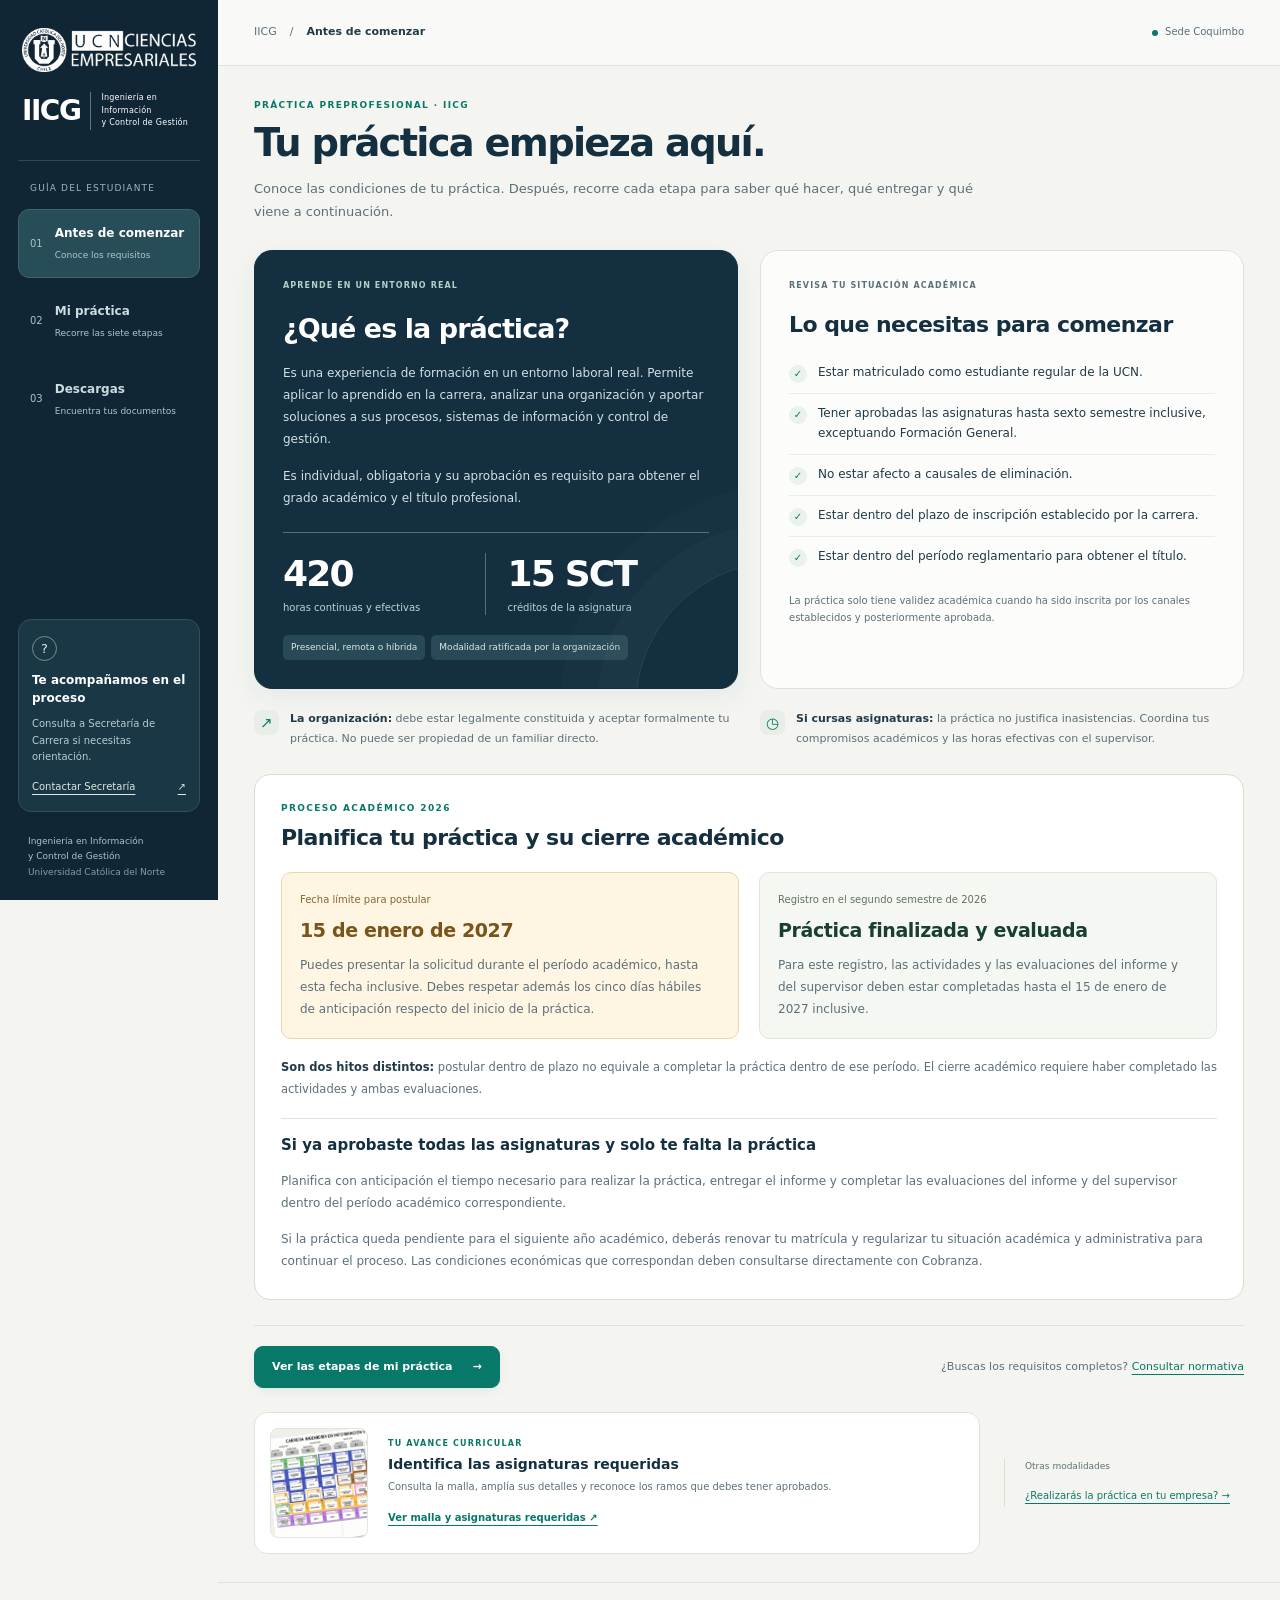
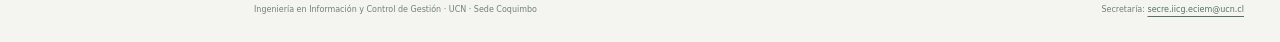
==== index.html @ b4e7b75d "Add files via upload" ====
<!doctype html>
<html lang="es"><head><meta charset="utf-8"><meta name="viewport" content="width=device-width, initial-scale=1"><title>Tu práctica paso a paso · IICG UCN</title><meta name="description" content="Guía interactiva de práctica IICG: requisitos, proceso en siete etapas y documentos descargables."><style>
:root{--navy:#142f40;--navy-deep:#102634;--ink:#203a48;--muted:#5c7079;--teal:#087969;--teal-dark:#075e54;--mint:#eaf3ed;--sage:#b9cfc0;--paper:#f4f5f1;--line:#dce3de;--white:#fff;--gold:#9b6a24;--amber:#fcf1db;--radius:18px}*{box-sizing:border-box}html{scroll-behavior:smooth}body{margin:0;background:var(--paper);color:var(--ink);font:15px/1.65 system-ui,-apple-system,"Segoe UI",sans-serif}button,input{font:inherit}button{cursor:pointer}a{color:var(--teal);text-underline-offset:4px}button,a,input{touch-action:manipulation}button:focus-visible,a:focus-visible,input:focus-visible,summary:focus-visible{outline:3px solid #d0a855;outline-offset:4px}[hidden]{display:none!important}.skip{position:fixed;top:-100px;left:20px;background:white;padding:12px;z-index:100}.skip:focus{top:12px}.app-frame{display:grid;grid-template-columns:218px minmax(0,1fr);min-height:100vh}.app-sidebar{background:var(--navy-deep);color:white;position:sticky;top:0;height:100vh;padding:28px 18px 20px;display:flex;flex-direction:column;overflow:auto}.brand{display:flex;align-items:center;gap:10px;padding:0 4px 30px}.brand b{font-size:28px;font-weight:800;letter-spacing:-1.5px;line-height:1}.brand span{font-size:8px;letter-spacing:.03em;line-height:1.55;border-left:1px solid #617781;padding-left:10px}.sidebar-caption{font-size:9px;letter-spacing:.13em;color:#9fb7bf;padding:20px 12px 14px;border-top:1px solid #314955}.nav-main{display:flex;flex-direction:column;gap:9px}.sidebar-nav button{width:100%;display:flex;gap:12px;align-items:center;background:transparent;color:#ccdce0;border:1px solid transparent;border-radius:11px;text-align:left;padding:14px 11px}.sidebar-nav button[aria-pressed=true]{background:#274d58;border-color:#41616b;color:white}.nav-index{font-size:10px;color:#a7c5c6;line-height:1}.nav-copy strong{font-size:12px;display:block;font-weight:650}.nav-copy small{font-size:9px;display:block;margin-top:4px;color:#afc6cc}.sidebar-help{margin-top:auto;border:1px solid #354f5b;background:#193744;border-radius:13px;padding:16px 13px;font-size:11px}.help-mark{display:grid;place-items:center;width:25px;height:25px;border:1px solid #72918e;color:#d9e8df;border-radius:50%;font-size:13px;margin-bottom:10px}.sidebar-help strong{font-size:12px;line-height:1.5;display:block}.sidebar-help p{font-size:10px;color:#b9cdd3;margin:9px 0 13px}.sidebar-help a{color:#dceadf;font-size:10px;display:flex;justify-content:space-between}.sidebar-bottom{padding:22px 10px 0;font-size:9px;color:#aec1c7;line-height:1.7}.sidebar-bottom span{color:#819ea9}.app-workspace{min-width:0}.utility-bar{height:66px;border-bottom:1px solid var(--line);display:flex;justify-content:space-between;align-items:center;padding:0 36px;background:#f9faf7}.breadcrumb{display:flex;gap:13px;align-items:center;font-size:11px;color:var(--muted)}.breadcrumb strong{font-weight:550;color:var(--ink)}.utility-meta{font-size:10px;display:flex;gap:7px;align-items:center;color:var(--muted)}.campus-dot{width:6px;height:6px;background:var(--teal);border-radius:50%}main{max-width:1500px;margin:auto;padding:32px 36px 0;min-height:calc(100vh - 155px)}.screen{animation:screen-in .22s ease-out}@keyframes screen-in{from{opacity:.3;transform:translateY(5px)}to{opacity:1;transform:none}}.eyebrow{font-size:9px;letter-spacing:.15em;text-transform:uppercase;color:var(--teal);font-weight:750;margin:0 0 8px}h1{font-size:clamp(28px,3vw,43px);line-height:1.15;letter-spacing:-.045em;font-weight:750;color:var(--navy);margin:0 0 13px}h2{font-size:23px;line-height:1.3;letter-spacing:-.025em;color:var(--navy);margin:0 0 14px}h3{font-size:15px;color:var(--navy);line-height:1.4;margin:0 0 9px}p{margin:0 0 14px}.lead{font-size:13px;line-height:1.75;color:var(--muted);max-width:740px;margin-bottom:0}.page-heading{margin-bottom:26px;max-width:950px}.intro-layout{display:grid;grid-template-columns:1fr 1fr;gap:22px;align-items:stretch}.panel{padding:28px;background:white;border:1px solid var(--line);border-radius:var(--radius);min-width:0}.panel-kicker{font-size:8px;letter-spacing:.14em;font-weight:700;margin:0 0 19px;color:var(--muted)}.intro-definition{background:var(--navy);border-color:var(--navy);position:relative;overflow:hidden;box-shadow:0 8px 28px #102d4010}.intro-definition:after{content:'';position:absolute;border:1px solid #55717855;width:290px;height:290px;border-radius:50%;right:-190px;bottom:-165px;box-shadow:0 0 0 38px #55717813,0 0 0 75px #5571780c;pointer-events:none}.intro-definition h2{color:white;font-size:27px;margin-bottom:16px;letter-spacing:-.035em}.intro-definition .panel-kicker{color:#b3d0c7}.intro-copy{font-size:12px;color:var(--muted);line-height:1.85}.intro-definition .intro-copy{color:#d1e0e3}.facts{display:flex;gap:0;border-top:1px solid var(--line);margin-top:23px;padding-top:20px}.facts>div{padding:0 22px;border-right:1px solid var(--line);flex:1}.facts>div:first-child{padding-left:0}.facts>div:last-child{border-right:0}.facts strong{display:block;font-size:36px;font-weight:650;letter-spacing:-.05em;line-height:1.15;color:var(--navy);margin-bottom:6px}.facts span{font-size:10px;line-height:1.5;color:var(--muted);display:block}.intro-definition .facts{border-color:#54717b}.intro-definition .facts>div{border-color:#54717b}.intro-definition .facts strong{color:white}.intro-definition .facts span{color:#bdd4d5}.info-pills{display:flex;flex-wrap:wrap;gap:6px;margin-top:20px}.info-pills span{font-size:9px;color:#d8e9e6;background:#284a56;border-radius:5px;padding:5px 8px}.intro-requirements{background:#fcfdfb}.intro-requirements h2{font-size:22px}.requirements{list-style:none;margin:0;padding:0}.requirements li{display:flex;gap:11px;align-items:flex-start;font-size:12px;line-height:1.65;padding:10px 0;border-bottom:1px solid #e7ede7}.requirements li:before{content:'✓';display:grid;place-items:center;min-width:18px;height:18px;color:var(--teal);background:#e9f2eb;border-radius:50%;font-size:10px;font-weight:750;margin-top:2px}.requirements li:last-child{border:0}.intro-note{font-size:10px;color:var(--muted);margin:15px 0 0;line-height:1.75}.intro-support{display:grid;grid-template-columns:1fr 1fr;gap:22px;margin:20px 0}.support-note{position:relative;padding:0 0 0 36px;font-size:11px;line-height:1.8;color:var(--muted);margin:0}.support-note b{color:var(--ink)}.support-icon{position:absolute;left:0;top:1px;width:25px;height:25px;background:#e8eee7;color:var(--teal);display:grid;place-items:center;border-radius:7px;font-size:15px}.primary,.outline{border:1px solid var(--teal);border-radius:9px;padding:12px 17px;display:inline-flex;align-items:center;justify-content:center;gap:20px;text-decoration:none;font-size:11px;font-weight:700;line-height:1.5;transition:background .15s,box-shadow .15s}.primary{background:var(--teal);color:white;box-shadow:0 3px 10px #006b6015}.primary:hover{background:var(--teal-dark);box-shadow:0 4px 12px #006b6025}.outline{background:white;border-color:#cfdad3;color:var(--ink)}.outline:hover{background:#f4f8f3}.mini-link{border:0;background:none;padding:0;font-size:11px;color:var(--teal);text-decoration:underline;text-underline-offset:4px;text-align:left}.intro-bottom{display:flex;justify-content:space-between;align-items:center;gap:20px;margin-top:24px}.intro-bottom p{font-size:11px;color:var(--muted);margin:0}.start-strip{border-top:1px solid var(--line);padding-top:20px}.intro-tools{display:grid;grid-template-columns:1fr 240px;gap:24px;align-items:center;margin-top:24px}.curriculum-launch{display:flex;align-items:center;border:1px solid var(--line);border-radius:13px;overflow:hidden;background:#fff;gap:20px;padding:15px}.curriculum-thumb{width:98px;height:110px;flex-shrink:0;overflow:hidden;background:#eef0e9;border:1px solid #e2e7dc;border-radius:8px;display:grid;place-items:center}.curriculum-thumb img{width:170px;transform:rotate(-7deg);max-width:none;opacity:.85}.curriculum-copy h3{font-size:14px;margin:0 0 4px}.curriculum-copy>p:not(.eyebrow){font-size:10px;color:var(--muted);margin:0 0 9px}.curriculum-copy .outline{padding:0;border:0;background:transparent;font-size:10px;color:var(--teal);text-decoration:underline;text-underline-offset:4px;text-align:left;justify-content:flex-start}.curriculum-copy .eyebrow{font-size:8px;margin-bottom:5px}.enterprise-link{padding-left:20px;border-left:1px solid #d7dfd6}.enterprise-link>span{display:block;font-size:9px;color:var(--muted);margin-bottom:8px}.enterprise-link .mini-link{font-size:10px;line-height:1.8}.process-header{display:flex;align-items:flex-start;justify-content:space-between;gap:24px;margin-bottom:26px}.process-header h1{font-size:32px;letter-spacing:-.04em;margin-bottom:10px}.process-header .lead{font-size:12px}.route-label{display:inline-block;background:#e4eee7;color:var(--teal);border:1px solid #d1e3d6;padding:5px 10px;border-radius:30px;font-size:9px;font-weight:650;white-space:nowrap;margin-top:5px}.process-body{display:grid;grid-template-columns:177px minmax(0,1fr);gap:26px;align-items:start}.journey{position:sticky;top:22px;padding-right:15px;border-right:1px solid var(--line)}.journey-heading .eyebrow{font-size:8px;color:var(--muted);margin-bottom:5px}.journey-heading p{font-size:10px;color:var(--muted);line-height:1.7;margin-bottom:18px}.flow{display:flex;flex-direction:column;position:relative;gap:4px}.flow-group{font-size:8px;font-weight:650;letter-spacing:.02em;color:#6d7d80;margin:13px 0 5px;padding-left:2px}.flow-group:first-child{margin-top:0}.flow button{position:relative;display:grid;grid-template-columns:27px minmax(0,1fr);column-gap:10px;background:none;border:1px solid transparent;border-radius:9px;text-align:left;color:var(--ink);padding:11px 7px;width:100%;min-width:0}.flow button:not(:last-child):after{content:'';position:absolute;left:20px;top:40px;width:1px;height:15px;background:#cddbd1;z-index:-1}.flow-num{display:grid;place-items:center;grid-row:1/3;width:24px;height:24px;border:1px solid #c7d6cb;border-radius:50%;font-size:9px;font-weight:700;color:#5a7870;background:var(--paper);margin-top:1px}.flow button strong{font-size:11px;font-weight:650;line-height:1.5}.flow button small{font-size:8px;color:var(--muted);margin-top:1px;line-height:1.6}.mobile-name{display:none}.flow button:hover{background:#eaf0e8}.flow button[aria-current=step]{background:#dcece1;border-color:#bdd5c5;color:#065f50}.flow button[aria-current=step] .flow-num{background:var(--teal);color:white;border-color:var(--teal);box-shadow:0 0 0 3px #0879690d}.flow button[aria-current=step] small{color:#3e695c}.stage-workspace{min-width:0}.stage-layout{display:flex;flex-direction:column;gap:18px}.stage-main{background:white;border:1px solid #dce4db;border-radius:var(--radius);padding:27px;min-width:0;box-shadow:0 4px 16px #243c2f04}.stage-meta{display:flex;align-items:center;justify-content:space-between;gap:12px;margin-bottom:16px}.stage-meta span{font-size:8px;font-weight:750;letter-spacing:.12em;color:var(--teal)}#stage-phase{color:#6b7b75;background:#f0f4ed;border-radius:4px;padding:4px 7px;font-weight:500;letter-spacing:.02em}.stage-main h2{font-size:25px;line-height:1.25;margin-bottom:13px;max-width:780px;letter-spacing:-.03em}.stage-main>.description{font-size:12px;color:var(--muted);line-height:1.85;margin-bottom:20px}.stage-facts{display:grid;grid-template-columns:1.2fr 1fr;gap:0;background:#f2f5ef;border:1px solid #e3e9dd;border-radius:10px;padding:15px 16px;margin-bottom:22px}.stage-facts .aside-block{padding:0 15px 0 0;margin:0;border-right:1px solid #d8e2d2}.stage-facts .aside-block+.aside-block{padding:0 0 0 15px;border:0}.aside-label{font-size:8px!important;font-weight:750;letter-spacing:.12em;text-transform:uppercase;color:#5e7568!important;margin-bottom:6px!important}.aside-block p{font-size:10px;color:var(--ink);line-height:1.75;margin:0}.action-heading{display:flex;justify-content:space-between;gap:10px;align-items:center;margin-bottom:12px}.action-heading .eyebrow{margin:0;font-size:8px}.action-heading>span:last-child{font-size:9px;color:#72847b}.actions{list-style:none;counter-reset:action;display:grid;grid-template-columns:repeat(2,minmax(0,1fr));gap:12px;margin:0;padding:0}.actions li{counter-increment:action;position:relative;border:1px solid #e0e7df;border-radius:10px;background:#fff;padding:17px 15px 16px 42px;min-width:0}.actions li:before{content:counter(action,decimal-leading-zero);position:absolute;left:14px;top:18px;font-size:9px;color:#6a8979;font-weight:650}.action-text h3{font-size:11px;font-weight:700;line-height:1.5;margin:0 0 7px;color:var(--ink)}.action-text p{font-size:10.5px;line-height:1.85;color:var(--muted);margin:0}.actions li:last-child:nth-child(odd){grid-column:1/-1}.result{position:relative;padding:15px 18px 15px 47px;background:#e9f3ed;border-radius:9px;margin-top:20px;font-size:11px;color:#315d4d;line-height:1.75}.result b{display:block;font-size:8px;text-transform:uppercase;letter-spacing:.08em;margin-bottom:4px;color:#43715e}.result-mark{position:absolute;left:18px;top:17px;font-size:18px;color:var(--teal)}.stage-nav{display:flex;align-items:center;justify-content:space-between;gap:16px;margin-top:23px;padding-top:19px;border-top:1px solid #e3e9df}.stage-nav button{font-size:10px;padding:10px 15px}.stage-nav button:disabled{opacity:.4;cursor:default}.document-tray{background:#eaf0e7;border:1px solid #d9e3d5;border-radius:12px;padding:20px;display:grid;grid-template-columns:minmax(0,1fr) 180px;gap:24px;align-items:start}.document-tray>.aside-block:last-child{padding-left:20px;border-left:1px solid #ccd9c7;height:100%}.document-tray .aside-label{font-size:8px!important}.document-tray .aside-block>p{font-size:10px}.document-tray .aside-block:last-child a{font-size:10px;line-height:1.8}#stage-docs{display:flex;gap:8px;flex-wrap:wrap;margin-top:10px}.document{display:flex;gap:8px;align-items:center;flex:1 1 180px;background:#fff;border:1px solid #d4dfd2;border-radius:7px;padding:10px;text-decoration:none;color:var(--ink);min-width:0;font-size:10px;line-height:1.6}.file{font-size:8px;font-weight:750;color:#5a7461;background:#edf3e9;border:1px solid #d8e4d2;border-radius:4px;padding:4px 5px;display:inline-block;flex-shrink:0}.document .arrow{margin-left:auto;color:var(--teal);font-size:14px}.document:hover{border-color:#81aa8b}.all-docs{border:0;background:none;color:var(--teal);font-size:9px;padding:0;text-decoration:underline;text-underline-offset:4px;margin-top:11px;text-align:left}#step-status{font-size:9px;line-height:1.7;color:#6c8075;margin-top:12px}.deadline{margin:0 0 20px;padding:16px 18px;border-radius:10px;background:var(--amber);border:1px solid #ead3aa;position:relative}.deadline b{display:block;font-size:12px;color:#795219;line-height:1.5;margin-bottom:5px}.deadline span{font-size:10px;line-height:1.8;color:#80663d;display:block}.decisions{display:grid;grid-template-columns:repeat(3,minmax(0,1fr));gap:10px;margin-top:18px}.decisions>div{padding:15px 13px;border:1px solid var(--line);border-radius:9px;background:#f6f8f3}.decisions b{font-size:10px;display:block;color:var(--teal);margin-bottom:7px}.decisions span{font-size:10px;line-height:1.8;display:block;color:var(--muted)}.decisions>div:nth-child(2){background:#fff6e6;border-color:#ebddbd}.decisions>div:nth-child(2) b{color:#8b6624}.decisions>div:nth-child(3){background:#f6f0ed;border-color:#e6d8cf}.decisions>div:nth-child(3) b{color:#8a5d48}.parallel{display:grid;grid-template-columns:1fr 1fr;gap:13px;margin-top:20px}.parallel>div{padding:19px;background:#edf4ef;border:1px solid #cddfd1;border-radius:11px}.parallel>div:last-child{background:#eef2f6;border-color:#d5dfe8}.parallel span{font-size:8px;text-transform:uppercase;letter-spacing:.1em;color:var(--muted)}.parallel b{font-size:12px;display:block;margin:7px 0}.parallel p,.insurance p{font-size:10.5px;line-height:1.85;margin:0;color:var(--muted)}.insurance{background:#edf3f6;border:1px solid #d5e2e7;border-radius:10px;margin-top:20px;padding:19px}.insurance b{font-size:12px;display:block;margin-bottom:8px}.evaluation-box{margin-top:20px;border:1px solid #dce4da;border-radius:11px;padding:19px;background:#fafbf7}.weights{display:grid;grid-template-columns:1fr 1fr;gap:20px;font-size:10px}.weights strong{font-size:32px;font-weight:600;letter-spacing:-.04em;color:var(--teal);display:block;line-height:1.2;margin-bottom:6px}.grade-toggle{margin-top:16px;border-top:1px solid var(--line);padding-top:14px}.grade-toggle summary{font-size:11px;font-weight:650;color:var(--teal);cursor:pointer}.grade-toggle p{font-size:11px;color:var(--muted);line-height:1.9;margin:12px 0 0}.library-layout{display:grid;grid-template-columns:213px minmax(0,1fr);gap:24px;align-items:start}.categories{display:flex;flex-direction:column;gap:8px}.categories button{background:none;border:1px solid transparent;border-radius:11px;color:var(--muted);padding:18px 15px;text-align:left;font-size:12px;font-weight:650}.category-index{display:block;font-size:9px;letter-spacing:.08em;color:#6d8977;margin-bottom:11px}.categories button small{font-size:9px;display:block;margin-top:7px;font-weight:400}.category-count{font-size:8px;display:inline-block;border:1px solid #d2dfd0;border-radius:30px;padding:3px 8px;margin-top:14px;font-weight:450}.categories button[aria-pressed=true]{background:#e3eee3;border-color:#c4d9c5;color:#185d40}.categories button:hover{background:#eaf0e6}.library-body{min-width:0}.library-body h2{font-size:23px;margin-bottom:8px}.library-body>p{font-size:11px;color:var(--muted);line-height:1.8}.library-body #library-status{font-size:9px;margin-top:15px}#library-list{display:grid;grid-template-columns:repeat(2,minmax(0,1fr));gap:15px;margin-top:23px}.library-row{background:white;border:1px solid var(--line);border-radius:14px;padding:21px;display:grid;grid-template-columns:46px minmax(0,1fr);gap:17px;align-items:start;box-shadow:0 3px 12px #314c3903}.document-cover{width:45px;height:57px;border:1px solid #b9cec0;border-radius:5px;background:#edf4ee;position:relative;display:flex;flex-direction:column;align-items:center;padding-top:9px;overflow:hidden}.document-cover:after{content:'';position:absolute;right:-1px;top:-1px;border:6px solid transparent;border-right-color:white;border-top-color:white}.document-cover .file{font-size:7px;background:none;padding:0;border:0}.paper-lines{width:23px;height:9px;border-top:1px solid #b3ccba;border-bottom:1px solid #b3ccba;margin-top:6px}.library-row h3{font-size:13px;line-height:1.55;margin-bottom:8px}.library-row p{font-size:10px;color:var(--muted);line-height:1.85;margin:0}.library-row .own-document{display:block;font-size:8px;color:#7d6a4a;margin-top:8px}.library-row>a{grid-column:1/-1;display:flex;align-items:center;justify-content:space-between;border-top:1px solid #e4eade;padding-top:13px;margin-top:3px;font-size:10px;text-decoration:none;color:var(--teal);font-weight:650}.enterprise-screen>.eyebrow{margin-bottom:10px}.enterprise-screen>.lead{margin-bottom:25px}.enterprise-screen .panel{background:#fff}.enterprise-screen .requirements{margin-top:17px}.enterprise-screen .intro-layout .panel:first-child{border-top:3px solid #628074}.enterprise-screen .intro-bottom{margin-top:24px}.footer{max-width:1500px;margin:28px auto 0;padding:20px 36px 24px;border-top:1px solid var(--line);display:flex;gap:15px;justify-content:space-between;align-items:center;font-size:8px;color:#718077;line-height:1.8}.footer .mini-link{font-size:9px}.footer a{color:#537360}.footer #return-traditional{font-size:10px}dialog{background:white;color:var(--ink);border:1px solid #cfdbd1;border-radius:18px;padding:26px;width:min(1260px,95vw);max-height:94vh;box-shadow:0 20px 80px #102d4035}dialog::backdrop{background:#102634b8;backdrop-filter:blur(3px)}.dialog-header{display:flex;justify-content:space-between;align-items:flex-start;gap:24px}.dialog-header h2{font-size:24px}.curriculum-intro{font-size:11px;color:var(--muted);line-height:1.8;margin:12px 0}.curriculum-controls{display:flex;align-items:center;gap:20px;flex-wrap:wrap;font-size:11px;margin:16px 0}.curriculum-controls label{display:flex;align-items:center;gap:8px}.curriculum-controls input{accent-color:var(--teal)}.curriculum-controls .outline{font-size:10px;padding:8px 12px}.curriculum-scroll{max-height:62vh;overflow:auto;border:1px solid var(--line);border-radius:7px;background:white}.curriculum-image{position:relative;width:100%;line-height:0}.curriculum-image.zoomed{width:1800px}.curriculum-image img{width:100%;height:auto;display:block}.curriculum-image svg{position:absolute;inset:0;width:100%;height:100%;pointer-events:none}.curriculum-image rect{fill:#ffd43b;fill-opacity:.38;stroke:#bf4d00;stroke-width:6}
@media(min-width:1600px){.app-frame{grid-template-columns:240px minmax(0,1fr)}.app-sidebar{padding:34px 23px}.process-body{grid-template-columns:195px minmax(0,1fr);gap:30px}.stage-main{padding:32px}.action-text p{font-size:12px}.action-text h3{font-size:13px}.aside-block p{font-size:11px}.stage-main>.description{font-size:13px}.stage-main h2{font-size:29px}.lead{font-size:14px}.intro-copy,.requirements li{font-size:13px}.intro-definition h2{font-size:30px}.intro-layout .panel{padding:33px}}
@media(max-width:1200px){.app-frame{grid-template-columns:190px minmax(0,1fr)}.app-sidebar{padding:24px 13px}.brand{gap:9px}.brand b{font-size:24px}.brand span{font-size:7px;padding-left:8px}.nav-copy strong{font-size:11px}.nav-copy small{font-size:8px}.sidebar-nav button{padding:12px 9px}.utility-bar{padding:0 26px}main{padding:27px 26px 0}.process-body{grid-template-columns:158px minmax(0,1fr);gap:20px}.journey{padding-right:10px}.flow button{column-gap:7px;padding:10px 5px}.flow strong{font-size:10px}.flow button small{font-size:8px}.stage-main{padding:23px}.stage-main h2{font-size:23px}.actions li{padding:14px 12px 14px 34px}.actions li:before{left:10px;top:15px;font-size:8px}.action-text h3{font-size:11px}.action-text p{font-size:10px}.stage-facts{padding:13px}.document-tray{grid-template-columns:1fr;gap:17px}.document-tray>.aside-block:last-child{padding:13px 0 0;border-left:0;border-top:1px solid #ccd9c7}.intro-tools{grid-template-columns:1fr 180px;gap:18px}.panel{padding:23px}.intro-copy,.requirements li{font-size:11px}.intro-definition h2{font-size:24px}.library-layout{grid-template-columns:180px minmax(0,1fr);gap:20px}.library-row{padding:17px;gap:13px}.categories button{padding:15px 12px}.footer{padding-left:26px;padding-right:26px}.stage-facts{grid-template-columns:1.15fr 1fr}}
@media(max-width:1000px){.app-frame{grid-template-columns:170px minmax(0,1fr)}.app-sidebar{padding:22px 10px}.brand span{display:none}.brand b{font-size:30px}.sidebar-caption{font-size:8px;padding-left:9px}.sidebar-nav button{gap:9px}.nav-copy small{display:none}.nav-copy strong{font-size:11px}.sidebar-help{padding:14px 11px}.sidebar-help strong{font-size:11px}.sidebar-bottom{font-size:8px}.process-body{grid-template-columns:140px minmax(0,1fr);gap:17px}.stage-main{padding:21px}.stage-main h2{font-size:22px}.actions{grid-template-columns:1fr;gap:10px}.action-text p{font-size:11px}.action-text h3{font-size:12px}.stage-facts{grid-template-columns:1fr;gap:12px}.stage-facts .aside-block{border:0;padding:0}.stage-facts .aside-block+.aside-block{padding:12px 0 0;border-top:1px solid #d8e2d2}.intro-layout{grid-template-columns:1fr}.intro-definition .facts{margin-top:20px;padding-top:18px}.intro-definition{padding:27px}.intro-copy,.requirements li{font-size:12px}.intro-tools{grid-template-columns:1fr}.enterprise-link{padding:0;border:0;display:flex;align-items:center;justify-content:space-between}.enterprise-link>span{margin:0}.library-layout{grid-template-columns:165px minmax(0,1fr)}#library-list{grid-template-columns:1fr}.categories button{font-size:11px}.decisions{grid-template-columns:1fr}.parallel{grid-template-columns:1fr}.intro-support{gap:20px}.support-note{font-size:10px}.intro-bottom{align-items:flex-start;flex-direction:column;gap:13px}}
@media(max-width:760px){.app-frame{display:block}.app-sidebar{position:static;height:auto;overflow:visible;padding:17px 20px 0;display:block}.brand{padding:0 0 16px;gap:12px}.brand b{font-size:26px}.brand span{display:block;font-size:8px;border-color:#627983}.sidebar-caption,.sidebar-help,.sidebar-bottom{display:none}.sidebar-nav{margin:0 -5px}.nav-main{flex-direction:row;gap:4px}.sidebar-nav button{padding:12px 8px;gap:8px;border-radius:9px 9px 0 0}.sidebar-nav button[aria-pressed=true]{background:var(--paper);border-color:var(--paper);color:var(--ink)}.nav-index{font-size:8px}.sidebar-nav button[aria-pressed=true] .nav-index{color:var(--teal)}.nav-copy strong{font-size:11px;white-space:nowrap}.utility-bar{height:46px;padding:0 22px}.breadcrumb{font-size:9px;gap:10px}.utility-meta{font-size:8px}main{padding:24px 20px 0;min-height:calc(100vh - 260px)}.page-heading{margin-bottom:23px}.page-heading h1{font-size:31px}.lead{font-size:12px;line-height:1.8}.intro-layout{gap:17px}.panel{padding:24px}.intro-definition h2{font-size:27px}.intro-copy,.requirements li{font-size:12px}.panel-kicker{font-size:8px;margin-bottom:15px}.intro-support{grid-template-columns:1fr;gap:15px}.support-note{font-size:11px;line-height:1.85}.start-strip{margin-top:21px}.primary,.outline{font-size:11px;padding:11px 14px}.curriculum-launch{padding:14px;gap:15px}.curriculum-thumb{width:76px;height:100px}.curriculum-copy h3{font-size:13px}.curriculum-copy>p:not(.eyebrow){font-size:10px}.enterprise-link{display:block}.enterprise-link>span{margin-bottom:5px}.process-header{display:block;margin-bottom:20px}.process-header h1{font-size:30px}.process-header .route-label{margin-top:14px}.process-header .lead{font-size:12px}.process-body{display:block}.journey{position:static;border:0;padding:0;margin:0 0 18px}.journey-heading{display:none}.flow{flex-direction:row;overflow:auto;gap:7px;padding:2px 0 11px;scrollbar-width:thin;scroll-snap-type:x proximity}.flow-group{display:none}.flow button{display:flex;flex-direction:column;gap:3px;flex:0 0 112px;min-height:95px;padding:12px 11px;border-color:#d7e1d5;border-radius:10px;background:#fafbf8;scroll-snap-align:start}.flow button:after{display:none}.flow-num{width:23px;height:23px;margin-bottom:6px;font-size:9px}.flow button strong{font-size:10px;line-height:1.5}.flow button small{font-size:8px;line-height:1.5}.flow button[aria-current=step]{background:#dcece1;border-color:#abcab6}.stage-main{padding:22px;border-radius:15px}.stage-main h2{font-size:24px;line-height:1.3}.stage-main>.description{font-size:12px;line-height:1.9}.stage-meta{margin-bottom:16px}.stage-meta span{font-size:8px}.stage-facts{grid-template-columns:1fr;padding:14px;margin-bottom:23px}.aside-block p{font-size:11px}.actions{gap:11px}.actions li{padding:17px 15px 17px 39px;border-radius:10px}.actions li:before{left:12px;top:20px;font-size:9px}.action-text h3{font-size:12px;margin-bottom:8px}.action-text p{font-size:11px;line-height:1.9}.action-heading>span:last-child{display:none}.result{font-size:11px;padding:15px 15px 15px 43px}.stage-nav{margin-top:22px;gap:12px}.stage-nav button{font-size:10px;padding:10px 12px;gap:8px}.stage-nav .primary{max-width:70%}.document-tray{padding:20px;border-radius:12px}.document{font-size:11px;padding:11px}.file{font-size:8px}.all-docs{font-size:10px}.document-tray .aside-block:last-child a{font-size:11px}.decisions span,.deadline span{font-size:11px}.decisions b,.deadline b{font-size:12px}.parallel p,.insurance p{font-size:11px}.parallel b,.insurance b{font-size:13px}.grade-toggle p{font-size:11px}.weights{font-size:10px}.library-layout{display:block}.categories{flex-direction:row;gap:7px;margin-bottom:23px}.categories button{flex:1;padding:12px 9px;background:#f9fbf7;border-color:var(--line);font-size:10px;line-height:1.5}.category-index{font-size:8px;margin-bottom:7px}.categories button small{display:none}.category-count{font-size:7px;padding:2px 5px;margin-top:8px}.library-body h2{font-size:23px}#library-list{grid-template-columns:1fr;gap:13px;margin-top:20px}.library-row{padding:20px;grid-template-columns:44px minmax(0,1fr);gap:17px}.library-row h3{font-size:14px}.library-row p{font-size:11px}.library-row>a{font-size:11px}.library-row .own-document{font-size:9px}.footer{padding:19px 20px;flex-direction:column;align-items:flex-start;font-size:9px;gap:9px;margin-top:26px}.footer a{font-size:9px}dialog{padding:20px;border-radius:13px;width:96vw}.dialog-header h2{font-size:21px}.curriculum-controls{gap:13px;font-size:10px}.curriculum-intro{font-size:11px}.dialog-header .outline{padding:8px 10px;font-size:10px}.dialog-header{gap:12px}.enterprise-screen h1{font-size:31px}.enterprise-screen .intro-copy{font-size:12px}.facts strong{font-size:34px}.enterprise-screen .intro-bottom{align-items:flex-start;flex-direction:column;gap:19px}}
@media(max-width:380px){.app-sidebar{padding-left:15px;padding-right:15px}.nav-copy strong{font-size:10px}.nav-index{display:none}main{padding-left:15px;padding-right:15px}.utility-bar{padding-left:17px;padding-right:17px}.stage-main{padding:18px}.curriculum-thumb{display:none}.stage-main h2{font-size:22px}.page-heading h1,.process-header h1{font-size:29px}}
@media(prefers-reduced-motion:reduce){html{scroll-behavior:auto}.screen{animation:none}.primary,.outline{transition:none}}
@media print{.app-frame{display:block}.app-sidebar,.utility-bar,.footer,.journey,.stage-nav,.intro-bottom,.intro-tools,.mini-link{display:none!important}body{background:white;font-size:11pt}main{padding:0;max-width:none}.panel,.stage-main,.document-tray{box-shadow:none;border:1px solid #ddd}.intro-definition{background:white;color:black}.intro-definition h2,.intro-definition .intro-copy,.intro-definition .facts strong,.intro-definition .facts span{color:black}.intro-layout,.process-body{display:block}.stage-layout{display:block}.stage-main{margin-bottom:20px}.actions{display:block}.actions li{break-inside:avoid;margin-bottom:10px}.action-text p{font-size:11pt}.intro-definition:after{display:none}.document-tray{display:block}.library-layout{display:block}.categories{display:none}#library-list{grid-template-columns:1fr 1fr}.stage-facts{background:#f5f5f5}.screen{animation:none}.panel{margin-bottom:20px}}

.academic-planning{background:#fff;border:1px solid #d4dfd3;border-radius:16px;margin:25px 0;padding:26px}.planning-heading h2{font-size:22px;margin:0 0 20px}.planning-heading .eyebrow{font-size:9px}.planning-dates{display:grid;grid-template-columns:1fr 1fr;gap:20px}.planning-date{padding:18px;border-radius:10px;background:#f5f8f2;border:1px solid #dfe8d8}.planning-date:first-child{background:#fff5e3;border-color:#e9d6af}.planning-label{display:block;font-size:10px;line-height:1.7;color:#617261;margin-bottom:9px}.planning-date:first-child .planning-label{color:#886531}.planning-date strong{font-size:19px;letter-spacing:-.02em;line-height:1.4;display:block;color:#193f32;margin-bottom:10px}.planning-date:first-child strong{color:#795318}.planning-date p{font-size:12px;line-height:1.85;color:var(--muted);margin:0}.planning-explanation{font-size:11.5px;line-height:1.85;color:var(--muted);margin:18px 0}.planning-explanation b{color:var(--ink)}.planning-enrollment{border-top:1px solid var(--line);padding-top:16px}.planning-enrollment summary{font-size:12px;font-weight:650;line-height:1.8;cursor:pointer;color:var(--teal)}.planning-enrollment p{font-size:12px;line-height:1.85;color:var(--muted);margin:14px 0 0}@media(max-width:760px){.academic-planning{padding:21px;margin:22px 0}.planning-heading h2{font-size:22px}.planning-dates{grid-template-columns:1fr;gap:13px}.planning-date p,.planning-enrollment p{font-size:12.5px}.planning-explanation{font-size:12px}.planning-enrollment summary{font-size:12px}}

.managed-document{border:1px dashed #b6cdbb;border-radius:9px;padding:15px;margin-top:13px;background:#f7faf4}.managed-label{display:block;font-size:9px;letter-spacing:.06em;color:#5d7865;margin-bottom:7px}.managed-document h3{font-size:12px;margin:0 0 7px}.managed-document p{font-size:11px;line-height:1.85;color:var(--muted);margin:0}.review-results{margin-top:20px}.review-results>h3{font-size:13px;margin-bottom:0}.start-gate{background:#edf4ee;border:1px solid #cbdecc;border-radius:10px;padding:17px;margin-top:14px}.start-gate b{display:block;font-size:12px;color:var(--teal);margin-bottom:8px}.start-gate p{font-size:12px;line-height:1.9;color:var(--ink);margin:0}.start-gate span{color:var(--teal);padding:0 4px}.termination-deadline{border-color:#e4c3a2;background:#fff3e3}.insurance p+p{margin-top:11px}.completion-streams{grid-template-columns:repeat(3,minmax(0,1fr))}.completion-streams>div:first-child{background:#fff4e6;border-color:#e7d0ab}.completion-streams>div:last-child{background:#eef2f6;border-color:#d5dfe8}@media(max-width:1100px){.completion-streams{grid-template-columns:1fr}}

#stage-title{scroll-margin-top:24px}#stage-title:focus{outline:none}.action-section{grid-column:1/-1;counter-increment:none!important;margin:22px 0 5px!important;padding:10px 0!important;border:0!important;display:block!important;color:var(--teal);font-size:12px;list-style:none}.action-section:before{display:none!important}.supervisor-states{display:grid;gap:10px;margin:20px 0}.supervisor-states>div{border-left:3px solid var(--teal);background:var(--mint);padding:13px 16px;font-size:12px}.supervisor-states p{margin:4px 0 0}.supervisor-states .failed{border-color:#a34e38;background:#fff1eb}.library-return{margin-bottom:20px}#curriculum-dialog[open]{display:flex;flex-direction:column;height:92dvh;max-height:92dvh;overflow:hidden}#curriculum-dialog .dialog-header,#curriculum-dialog .curriculum-controls,#curriculum-dialog .curriculum-intro{flex-shrink:0}#curriculum-dialog .curriculum-scroll{flex:1;min-height:90px;max-height:none;overflow:auto;overscroll-behavior:contain}#curriculum-dialog>p:last-child{font-size:10px;margin:8px 0 0;flex-shrink:0}@media(max-width:760px){#curriculum-dialog[open]{height:96dvh;max-height:96dvh;width:96vw;padding:16px}#curriculum-dialog .curriculum-intro{line-height:1.45;margin:8px 0}#curriculum-dialog .curriculum-controls{margin:8px 0;gap:10px}.dialog-header h2{font-size:18px}}@media(prefers-reduced-motion:reduce){html{scroll-behavior:auto}.screen{animation:none}}
.curriculum-image{margin-inline:auto}.brand{display:block}.brand img{display:block;width:100%;height:auto;margin-bottom:20px}.brand .brand-text{display:flex;align-items:center;gap:10px}</style></head><body><a href="#main" class="skip">Saltar al contenido</a><div class="app-frame"><aside class="app-sidebar" aria-label="Guía de navegación"><div class="brand"><img src="assets/logo-eciem.png" alt="Universidad Católica del Norte Ciencias Empresariales"><div class="brand-text"><b>IICG</b><span>Ingeniería en Información<br>y Control de Gestión</span></div></div><div class="sidebar-caption">GUÍA DEL ESTUDIANTE</div><nav class="sidebar-nav" aria-label="Navegación principal"><div class="nav-main"><button type="button" data-screen="intro" aria-pressed="true"><span class="nav-index" aria-hidden="true">01</span><span class="nav-copy"><strong>Antes de comenzar</strong><small>Conoce los requisitos</small></span></button><button type="button" data-screen="process" aria-pressed="false"><span class="nav-index" aria-hidden="true">02</span><span class="nav-copy"><strong>Mi práctica</strong><small>Recorre las siete etapas</small></span></button><button type="button" data-screen="library" aria-pressed="false"><span class="nav-index" aria-hidden="true">03</span><span class="nav-copy"><strong>Descargas</strong><small>Encuentra tus documentos</small></span></button></div></nav><div class="sidebar-help"><span class="help-mark" aria-hidden="true">?</span><strong>Te acompañamos en el proceso</strong><p>Consulta a Secretaría de Carrera si necesitas orientación.</p><a href="mailto:secre.iicg.eciem@ucn.cl">Contactar Secretaría <span aria-hidden="true">↗</span></a></div><div class="sidebar-bottom">Ingeniería en Información<br>y Control de Gestión<br><span>Universidad Católica del Norte</span></div></aside><div class="app-workspace"><header class="utility-bar"><div class="breadcrumb"><span>IICG</span><span aria-hidden="true">/</span><strong id="view-name">Antes de comenzar</strong></div><div class="utility-meta"><span class="campus-dot" aria-hidden="true"></span>Sede Coquimbo</div></header><main id="main">
<section class="screen" id="intro"><div class="page-heading"><p class="eyebrow">Práctica preprofesional · IICG</p><h1>Tu práctica empieza aquí.</h1><p class="lead">Conoce las condiciones de tu práctica. Después, recorre cada etapa para saber qué hacer, qué entregar y qué viene a continuación.</p></div><div class="intro-layout"><article class="panel intro-definition"><p class="panel-kicker">APRENDE EN UN ENTORNO REAL</p><h2>¿Qué es la práctica?</h2><p class="intro-copy">Es una experiencia de formación en un entorno laboral real. Permite aplicar lo aprendido en la carrera, analizar una organización y aportar soluciones a sus procesos, sistemas de información y control de gestión.</p><p class="intro-copy">Es individual, obligatoria y su aprobación es requisito para obtener el grado académico y el título profesional.</p><div class="facts"><div><strong>420</strong><span>horas continuas y efectivas</span></div><div><strong>15 SCT</strong><span>créditos de la asignatura</span></div></div><div class="info-pills"><span>Presencial, remota o híbrida</span><span>Modalidad ratificada por la organización</span></div></article><article class="panel intro-requirements"><p class="panel-kicker">REVISA TU SITUACIÓN ACADÉMICA</p><h2>Lo que necesitas para comenzar</h2><ul class="requirements"><li>Estar matriculado como estudiante regular de la UCN.</li><li>Tener aprobadas las asignaturas hasta sexto semestre inclusive, exceptuando Formación General.</li><li>No estar afecto a causales de eliminación.</li><li>Estar dentro del plazo de inscripción establecido por la carrera.</li><li>Estar dentro del período reglamentario para obtener el título.</li></ul><p class="intro-note">La práctica solo tiene validez académica cuando ha sido inscrita por los canales establecidos y posteriormente aprobada.</p></article></div><div class="intro-support"><p class=" support-note"><span class="support-icon" aria-hidden="true">↗</span><b>La organización:</b> debe estar legalmente constituida y aceptar formalmente tu práctica. No puede ser propiedad de un familiar directo.</p><p class=" support-note"><span class="support-icon" aria-hidden="true">◷</span><b>Si cursas asignaturas:</b> la práctica no justifica inasistencias. Coordina tus compromisos académicos y las horas efectivas con el supervisor.</p></div><section class="academic-planning" id="academic-planning" aria-labelledby="academic-planning-title"><div class="planning-heading"><div><p class="eyebrow">PROCESO ACADÉMICO <span data-calendar="year"></span></p><h2 id="academic-planning-title">Planifica tu práctica y su cierre académico</h2></div></div><div class="planning-dates"><div class="planning-date"><span class="planning-label">Fecha límite para postular</span><strong><span data-calendar="deadline"></span></strong><p>Puedes presentar la solicitud durante el período académico, hasta esta fecha inclusive. Debes respetar además los cinco días hábiles de anticipación respecto del inicio de la práctica.</p></div><div class="planning-date"><span class="planning-label">Registro en el <span data-calendar="period"></span></span><strong>Práctica finalizada y evaluada</strong><p>Para este registro, las actividades y las evaluaciones del informe y del supervisor deben estar completadas hasta el <span data-calendar="deadline"></span> inclusive.</p></div></div><p class="planning-explanation"><b>Son dos hitos distintos:</b> postular dentro de plazo no equivale a completar la práctica dentro de ese período. El cierre académico requiere haber completado las actividades y ambas evaluaciones.</p><div class="planning-enrollment"><h3>Si ya aprobaste todas las asignaturas y solo te falta la práctica</h3><p>Planifica con anticipación el tiempo necesario para realizar la práctica, entregar el informe y completar las evaluaciones del informe y del supervisor dentro del período académico correspondiente.</p><p>Si la práctica queda pendiente para el siguiente año académico, deberás renovar tu matrícula y regularizar tu situación académica y administrativa para continuar el proceso. Las condiciones económicas que correspondan deben consultarse directamente con Cobranza.</p></div></section><div class="intro-bottom start-strip"><button class="primary" type="button" id="start">Ver las etapas de mi práctica <span aria-hidden="true">→</span></button><p>¿Buscas los requisitos completos? <button type="button" class="mini-link" data-library="normativa">Consultar normativa</button></p></div><div class="intro-tools"><div class="curriculum-launch"><div class="curriculum-thumb" aria-hidden="true"><img src="assets/malla-iicg-preview.webp" alt=""></div><div class="curriculum-copy"><p class="eyebrow">TU AVANCE CURRICULAR</p><h3>Identifica las asignaturas requeridas</h3><p>Consulta la malla, amplía sus detalles y reconoce los ramos que debes tener aprobados.</p><button class="outline" type="button" id="open-curriculum">Ver malla y asignaturas requeridas ↗</button></div></div><div class="enterprise-link"><span>Otras modalidades</span><button class="mini-link" type="button" id="own-link">¿Realizarás la práctica en tu empresa? →</button></div></div></section>
<section class="screen" id="process" hidden><div class="process-header"><div><p class="eyebrow" id="process-eyebrow">Tu recorrido</p><h1 id="process-title">Mi práctica, en siete etapas</h1><p class="lead" id="process-lead">Selecciona una etapa del flujo para ver sus acciones, documentos y plazos.</p></div><span class="route-label" id="route-label">Práctica tradicional</span></div><div class="process-body"><aside class="journey"><div class="journey-heading"><span class="eyebrow">MAPA DEL PROCESO</span><p>Selecciona la etapa que quieres consultar.</p></div><nav class="flow" id="flow" aria-label="Etapas de la práctica"></nav></aside><div class="stage-workspace"><div class="stage-layout"><article class="stage-main" id="stage" aria-labelledby="stage-title"><div class="stage-meta"><span id="stage-position"></span><span id="stage-phase"></span></div><h2 tabindex="-1" id="stage-title"></h2><p class="description" id="stage-intro"></p><div class="stage-facts"><div class="aside-block"><p class="aside-label">Cuándo</p><p id="stage-time"></p></div><div class="aside-block"><p class="aside-label">Quiénes participan</p><p id="stage-who"></p></div></div><div id="stage-notice" hidden></div><div class="action-heading"><span class="eyebrow">QUÉ DEBES HACER</span><span>Acciones de esta etapa</span></div><ol class="actions" id="actions"></ol><div id="stage-visual" hidden></div><div id="evaluation" hidden></div><div class="result"><span class="result-mark" aria-hidden="true">→</span><b>Al terminar esta etapa</b><span id="stage-result"></span></div><div class="stage-nav"><button class="outline" type="button" id="previous">← Anterior</button><button class="primary" type="button" id="next">Siguiente →</button></div></article><aside class="stage-aside document-tray" aria-label="Información de la etapa"><div class="aside-block"><p class="aside-label">Documentos de esta etapa</p><div id="stage-docs"></div><div class="managed-document" id="managed-document" hidden></div><button class="all-docs" type="button" data-library="inscripcion">Ver biblioteca de descargas →</button></div><div class="aside-block"><p class="aside-label">¿Necesitas orientación?</p><p><a href="mailto:secre.iicg.eciem@ucn.cl">Contacta a Secretaría de Carrera</a></p></div></aside></div><p class="intro-note" id="step-status" aria-live="polite"></p></div></div></section>
<section class="screen" id="library" hidden><div class="page-heading library-heading"><p class="eyebrow">Documentos para tu práctica</p><h1>Biblioteca de descargas</h1><p class="lead">Elige una categoría y descarga el documento que necesitas. Las rúbricas y plantillas se consultan directamente en sus archivos.</p></div><div class="library-layout"><nav class="categories" aria-label="Categorías de descargas"><button type="button" data-category="normativa" aria-pressed="true"><span class="category-index">01</span><span class="category-name">Normativa y reglamentación</span><small>Reglas y programa de estudio</small><span class="category-count">3 documentos</span></button><button type="button" data-category="inscripcion" aria-pressed="false"><span class="category-index">02</span><span class="category-name">Inscripción</span><small>Plan y formularios</small><span class="category-count">3 documentos</span></button><button type="button" data-category="evaluacion" aria-pressed="false"><span class="category-index">03</span><span class="category-name">Rúbricas y plantilla de informe</span><small>Criterios y estructura</small><span class="category-count">5 documentos</span></button></nav><div class="library-body"><button type="button" class="outline library-return" id="library-return" hidden>← Volver a la etapa consultada</button><h2 id="library-title"></h2><p id="library-description"></p><div id="library-list"></div><p id="library-status" class="intro-note" aria-live="polite"></p></div></div></section>
<section class="screen enterprise-screen" id="own" hidden><p class="eyebrow">Práctica preprofesional</p><h1>Práctica en empresa propia</h1><p class="lead">Si eres propietario de una empresa y trabajas a tiempo completo en ella, puedes presentar una solicitud fundada a Jefatura de Carrera para realizar la práctica en tu emprendimiento.</p><div class="intro-layout"><article class="panel"><h2>Antes de solicitarla</h2><p class="intro-copy">Debes fundamentar cómo tu ausencia afectaría el funcionamiento y los resultados de la empresa. La solicitud requiere revisión y autorización de Jefatura.</p><ul class="requirements"><li>Carta de solicitud e inicio de actividades.</li><li>Extracto de constitución cuando corresponda.</li><li>Último estado de situación financiera.</li><li>Otros respaldos pertinentes, como contratos o proyectos adjudicados.</li></ul></article><article class="panel"><h2>Cómo se evalúa</h2><p class="intro-copy">El informe debe evidenciar la gestión del negocio, problemáticas abordadas, soluciones y resultados. La presentación y defensa reemplaza la evaluación del empleador.</p><div class="facts"><div><strong>70%</strong><span>informe del emprendimiento</span></div><div><strong>30%</strong><span>presentación y defensa</span></div></div></article></div><div class="intro-bottom"><button class="primary" type="button" id="own-start">Ver el proceso de empresa propia →</button><button class="mini-link" type="button" data-screen="intro">← Volver a Antes de comenzar</button></div></section></main><footer class="footer"><span>Ingeniería en Información y Control de Gestión · UCN · Sede Coquimbo</span><button class="mini-link" id="return-traditional" type="button" hidden>← Volver a práctica tradicional</button><span>Secretaría: <a href="mailto:secre.iicg.eciem@ucn.cl">secre.iicg.eciem@ucn.cl</a></span></footer></div></div><dialog id="curriculum-dialog" aria-labelledby="curriculum-title"><div class="dialog-header"><div><p class="eyebrow">Requisitos académicos</p><h2 id="curriculum-title">Asignaturas que debes tener aprobadas</h2></div><button type="button" class="outline" id="close-curriculum" aria-label="Cerrar malla curricular">Cerrar ×</button></div><p class="curriculum-intro">Todas las asignaturas de los semestres I a VI, exceptuando Formación General. Los recuadros amarillos con borde naranjo destacan las asignaturas requeridas; la franja morada de Formación General no forma parte de este requisito.</p><div class="curriculum-controls"><label><input id="show-highlights" type="checkbox" checked> Destacar asignaturas requeridas</label><button type="button" class="outline" id="zoom-curriculum" aria-pressed="false">Ampliar malla</button><a href="assets/malla-iicg-2026.png" download>Descargar malla PNG ↓</a></div><div class="curriculum-scroll"><div class="curriculum-image" id="curriculum-image"><img src="assets/malla-iicg-preview.webp" alt="Malla curricular IICG 2026, organizada en diez semestres. Se requieren las asignaturas de los seis primeros semestres, excepto Formación General."><svg id="curriculum-highlights" viewbox="0 0 1822 1376" aria-hidden="true"><rect x="35" y="226" width="143" height="111" rx="7"></rect><rect x="35" y="345" width="143" height="115" rx="7"></rect><rect x="35" y="474" width="143" height="107" rx="7"></rect><rect x="35" y="590" width="143" height="121" rx="7"></rect><rect x="35" y="718" width="143" height="117" rx="7"></rect><rect x="214" y="226" width="140" height="111" rx="7"></rect><rect x="214" y="345" width="140" height="115" rx="7"></rect><rect x="214" y="474" width="140" height="107" rx="7"></rect><rect x="214" y="590" width="140" height="121" rx="7"></rect><rect x="214" y="718" width="140" height="117" rx="7"></rect><rect x="389" y="226" width="140" height="111" rx="7"></rect><rect x="389" y="345" width="140" height="115" rx="7"></rect><rect x="389" y="474" width="140" height="107" rx="7"></rect><rect x="389" y="590" width="140" height="121" rx="7"></rect><rect x="389" y="718" width="140" height="117" rx="7"></rect><rect x="554" y="226" width="147" height="111" rx="7"></rect><rect x="554" y="345" width="147" height="115" rx="7"></rect><rect x="554" y="474" width="147" height="107" rx="7"></rect><rect x="554" y="590" width="147" height="121" rx="7"></rect><rect x="554" y="718" width="147" height="117" rx="7"></rect><rect x="737" y="226" width="145" height="111" rx="7"></rect><rect x="737" y="345" width="145" height="115" rx="7"></rect><rect x="737" y="474" width="145" height="107" rx="7"></rect><rect x="737" y="590" width="145" height="121" rx="7"></rect><rect x="737" y="718" width="145" height="117" rx="7"></rect><rect x="903" y="226" width="153" height="111" rx="7"></rect><rect x="903" y="345" width="153" height="115" rx="7"></rect><rect x="903" y="474" width="153" height="107" rx="7"></rect><rect x="903" y="590" width="153" height="121" rx="7"></rect><rect x="903" y="718" width="153" height="117" rx="7"></rect></svg></div></div><p class="curriculum-intro">Esta visualización orienta la lectura del requisito. La carrera verifica la situación académica al revisar la inscripción.</p></dialog><script>const CALENDAR=Object.freeze({deadline:'15 de enero de 2027',period:'segundo semestre de 2026',year:'2026',shortDeadline:'15 de enero',year:'2026',shortDeadline:'15 de enero'});
const calendarText=s=>s.replaceAll('${CALENDAR.deadline}',CALENDAR.deadline).replaceAll('${CALENDAR.period}',CALENDAR.period).replaceAll('${CALENDAR.shortDeadline}',CALENDAR.shortDeadline);
const actionTitles=[["Comprueba tus requisitos", "Consulta el programa de estudio", "Elige la organización", "Revisa las funciones"], ["Completa el formulario", "Prepara el plan de trabajo", "Gestiona firmas y timbres", "Envía a Secretaría", "Respeta el cierre de postulación"], ["Revisión del formulario y el plan", "Recibe la notificación", "Atiende las correcciones", "Recibe la carta de Secretaría", "Gestiona la firma de la empresa", "Entrega la carta antes del inicio"], ["Cumple el plan autorizado", "Actúa con responsabilidad", "Mantén tu bitácora", "Reúne las evidencias", "Coordina el seguimiento", "Solicita los cambios", "Consulta los inconvenientes o el término anticipado", "Prepara los contactos del seguro para el receso"], ["Verifica las horas y las fechas", "Solicita autorización para cambiar fechas", "Notifica el término y entrega la constancia", "Evaluación del supervisor", "Entrega el informe en 30 días", "Conserva el respaldo de tu entrega"], ["Presenta tu informe", "Si falta la respuesta del supervisor", "Si el supervisor reprueba", "Derivación al académico", "Correcciones del informe"], ["Cálculo de la nota final", "Registro en Banner", "Notificación por correo", "Resuelve tus consultas", "Período de registro académico"]];
const ownActionTitles=[["Fundamenta tu solicitud", "Acredita la actividad y constitución", "Adjunta los respaldos", "Completa el formulario"], ["Formaliza la inscripción", "Confirma tu fecha de entrega", "Organiza las evidencias"], ["Describe tu emprendimiento", "Documenta problemas y soluciones", "Analiza y proyecta el negocio", "Entrega el informe", "Atiende las observaciones"], ["Coordina la presentación", "Prepara la exposición", "Defiende tu trabajo", "Confirma tu resultado"]];

const documents={"R1": {"id": "R1", "title": "Reglamento de práctica IICG", "description": "Marco de requisitos, duración, inscripción y aprobación.", "route": "comun", "category": "Normativa", "url": "Res%20020-2025%20Oficializa%20Reglamento%20de%20%20Practica%20Pre-Profesional%20IICG.pdf", "filename": "Res 020-2025 Oficializa Reglamento de  Practica Pre-Profesional IICG.pdf", "ext": "PDF", "group": "normativa"}, "R2": {"id": "R2", "title": "Apéndice de evaluación del informe", "description": "Tramos de notas, correcciones y segunda evaluación.", "route": "comun", "category": "Normativa", "url": "Res%20231-2025%20Oficializa%20Ape%CC%81ndice%20N%C2%B01%20Reglamento%20Pra%CC%81ctica%20Pre-Profesional%20IICG.pdf", "filename": "Res 231-2025 Oficializa Apéndice N°1 Reglamento Práctica Pre-Profesional IICG.pdf", "ext": "PDF", "group": "normativa"}, "P1": {"id": "P1", "title": "Programa de estudio", "description": "Competencias, resultados de aprendizaje y ponderaciones.", "route": "comun", "category": "Orientaciones", "url": "S9A1%20-%20Pra%CC%81ctica%20Pre-Profesional.pdf", "filename": "S9A1 - Práctica Pre-Profesional.pdf", "ext": "PDF", "group": "normativa"}, "T1": {"id": "T1", "title": "Formulario de inscripción", "description": "Datos del estudiante, organización, supervisor, modalidad y horario.", "route": "tradicional", "category": "Inscripción", "url": "Formulario%20de%20Inscripcio%CC%81n%20-%20Pra%CC%81ctica%20IICG_v2026.docx", "filename": "Formulario de Inscripción - Práctica IICG_v2026.docx", "ext": "DOCX", "group": "inscripcion"}, "T3": {"id": "T3", "title": "Plan de trabajo", "description": "Objetivos, actividades, herramientas y productos esperados.", "route": "tradicional", "category": "Inscripción", "url": "Plan%20de%20Pra%CC%81ctica%20IICG_v2026.docx", "filename": "Plan de Práctica IICG_v2026.docx", "ext": "DOCX", "group": "inscripcion"}, "T5": {"id": "T5", "title": "Plantilla de informe", "description": "Estructura orientadora del informe tradicional.", "route": "tradicional", "category": "Informe", "url": "Plantilla%20Informe%20de%20Pra%CC%81ctica%20IICG.docx", "filename": "Plantilla Informe de Práctica IICG.docx", "ext": "DOCX", "group": "evaluacion"}, "T6": {"id": "T6", "title": "Rúbrica de informe de práctica", "description": "Criterios detallados para la revisión académica del informe.", "route": "tradicional", "category": "Evaluación", "url": "Ru%CC%81brica%20Evaluacio%CC%81n%20Informe%20Pra%CC%81ctica.pdf", "filename": "Rúbrica Evaluación Informe Práctica.pdf", "ext": "PDF", "group": "evaluacion"}, "T7": {"id": "T7", "title": "Competencias genéricas", "description": "Instrumento que completa el supervisor de la organización.", "route": "tradicional", "category": "Evaluación", "url": "Ru%CC%81brica%20Evaluacio%CC%81n%20Competencias%20Gene%CC%81ricas.xlsx.pdf", "filename": "Rúbrica Evaluación Competencias Genéricas.xlsx.pdf", "ext": "PDF", "group": "evaluacion"}, "E1": {"id": "E1", "title": "Formulario de inscripción · empresa propia", "description": "Antecedentes del estudiante y del emprendimiento.", "route": "propia", "category": "Inscripción", "url": "Formulario%20de%20Inscripcio%CC%81n%20-%20Pra%CC%81ctica%20Empresa%20Propia%20IICG_v2026.docx", "filename": "Formulario de Inscripción - Práctica Empresa Propia IICG_v2026.docx", "ext": "DOCX", "group": "inscripcion"}, "E3": {"id": "E3", "title": "Rúbrica de informe · empresa propia", "description": "Criterios de contexto, gestión, resultados y proyecciones del negocio.", "route": "propia", "category": "Evaluación", "url": "Ru%CC%81brica%20Informe%20Pra%CC%81ctica%20%28EMPRESA%20PROPIA%29.pdf", "filename": "Rúbrica Informe Práctica (EMPRESA PROPIA).pdf", "ext": "PDF", "group": "evaluacion"}, "E4": {"id": "E4", "title": "Rúbrica de defensa · empresa propia", "description": "Criterios de exposición y dominio del trabajo realizado.", "route": "propia", "category": "Evaluación", "url": "Ru%CC%81brica%20Presentacio%CC%81n%20Pra%CC%81ctica%20%28EMPRESA%20PROPIA%29.pdf", "filename": "Rúbrica Presentación Práctica (EMPRESA PROPIA).pdf", "ext": "PDF", "group": "evaluacion"}};
const traditional=[{"title": "Preparación", "short": "Conoce y elige", "heading": "Evalúa si la organización y sus funciones se ajustan a tu formación", "intro": "Antes de postular, revisa el programa de estudio y las competencias del perfil de egreso.", "actions": ["Comprueba que cumples los requisitos académicos y administrativos para realizar la práctica.", "Revisa el programa de estudio: la experiencia debe permitir aplicar las competencias de Ingeniería en Información y Control de Gestión.", "Busca una organización legalmente constituida que no sea propiedad de un familiar directo.", "Consulta las funciones, el área de trabajo y la modalidad propuesta. Evalúa si las actividades permiten alcanzar los resultados de aprendizaje de la práctica."], "who": "Estudiante y organización receptora", "out": "Organización y funciones pertinentes identificadas para tu postulación.", "time": "Antes de preparar la documentación de inscripción.", "docs": ["P1"], "next": "Documentación"}, {"title": "Documentación", "short": "Prepara y envía", "heading": "Prepara tus documentos y envíalos a Secretaría", "intro": "Los formatos están disponibles para descarga. El formulario y el plan deben venir firmados y timbrados por el supervisor de práctica, validando la aceptación de la empresa.", "actions": ["Descarga y completa el formulario de inscripción con los antecedentes del estudiante, organización, supervisor, modalidad, fechas y horario.", "Prepara el plan de trabajo: objetivo general, al menos tres objetivos específicos, actividades, herramientas y productos esperados.", "Solicita la firma y el timbre del supervisor en ambos documentos y comprueba que los antecedentes y fechas coincidan.", "Envía el formulario y el plan por correo a secre.iicg.eciem@ucn.cl. Secretaría revisa los antecedentes y los remite a Jefatura de Carrera para su validación y autorización.", "Las solicitudes de este proceso se recibirán hasta el ${CALENDAR.deadline} inclusive. La documentación recibida después de esa fecha no será admitida ni derivada a Jefatura de Carrera para su autorización."], "who": "Estudiante, supervisor y Secretaría de Carrera", "out": "Formulario y plan recibidos por Secretaría para iniciar su revisión.", "time": "Hasta el ${CALENDAR.deadline} inclusive, respetando además al menos 5 días hábiles de anticipación respecto del inicio de la práctica.", "docs": ["T1", "T3"], "next": "Revisión"}, {"title": "Revisión", "short": "Completa la aceptación", "heading": "Completa la revisión y la carta de aceptación", "intro": "La revisión del formulario de inscripción y del plan de trabajo dispone de cinco días hábiles desde su recepción en Secretaría. Su aprobación permite gestionar la carta de aceptación; para autorizar el inicio, también debes entregar esta carta antes de comenzar.", "actions": ["Secretaría revisa el formulario y el plan y los remite a Jefatura de Carrera para revisar su forma, contenido y pertinencia.", "Secretaría comunica por correo si la documentación fue aprobada, requiere correcciones o fue rechazada.", "Si recibes observaciones, corrige y reenvía dentro de los 10 días hábiles siguientes al correo de Secretaría. Si no corriges en ese plazo, la solicitud se da por cancelada. La nueva entrega tiene 5 días hábiles de revisión desde su recepción en Secretaría.", "Cuando el formulario y el plan están aprobados, Secretaría te informa por correo y te envía la Carta de Aceptación y Compromiso. Este documento se gestiona directamente con Secretaría.", "Gestiona que la empresa complete la carta con sus antecedentes y el período de práctica, coincidente con el formulario. Debe incluir nombre, cargo, firma y timbre de su representante.", "Entrega la carta completada a Secretaría antes de la fecha de inicio. Sin su entrega no se autoriza el comienzo de la práctica. Una vez recibida, podrás iniciar según las fechas estipuladas. Confirma con Secretaría la autorización y las fechas registradas."], "who": "Secretaría, Jefatura de Carrera, estudiante y representante de la empresa", "out": "Documentación revisada y carta de aceptación entregada antes del inicio, para comenzar según las fechas estipuladas.", "time": "Revisión inicial: 5 días hábiles desde la recepción en Secretaría. Correcciones: 10 días hábiles desde el correo. Carta: obligatoria antes del inicio.", "docs": ["T1", "T3"], "next": "Desarrollo"}, {"title": "Desarrollo", "short": "Trabaja y registra", "heading": "Desarrolla tu plan y reúne evidencias para el informe", "intro": "Revisa desde el inicio la plantilla y la rúbrica del informe: así podrás registrar el material que necesitarás al finalizar.", "actions": ["Completa las 420 horas continuas y efectivas y cumple las actividades del plan autorizado.", "Respeta las normas éticas y profesionales de la organización y de la Universidad.", "Mantén una bitácora semanal con actividades, herramientas, dificultades, soluciones y resultados.", "Reúne documentos, reportes, gráficos u otras evidencias de al menos cuatro problemáticas y sus soluciones propuestas o implementadas.", "Coordina el seguimiento con el supervisor. Si cursas asignaturas, cumple tus compromisos académicos y descuenta ese tiempo de las horas de práctica.", "Consulta previamente con Secretaría cualquier modificación de fechas: los cambios requieren autorización.", "Ante cualquier inconveniente o necesidad de poner término anticipado a la práctica, contacta a la Jefatura de Carrera correspondiente, por correo o agendando una reunión, y explica los antecedentes. El término requiere su revisión y visado; no puedes finalizar la práctica unilateralmente.", "Si tu práctica coincide con el receso de la institución, especialmente en febrero, confirma antes del receso los contactos y el procedimiento para utilizar el seguro escolar. Conserva esa información durante la práctica."], "who": "Estudiante, supervisor y carrera", "out": "Plan desarrollado, horas efectivas registradas y evidencias organizadas.", "time": "Durante el período autorizado. El seguro rige desde el inicio y hasta el término registrado.", "docs": ["T5", "T6"], "next": "Término"}, {"title": "Término", "short": "Confirma y entrega", "heading": "Notifica el término y entrega la constancia", "intro": "Al finalizar, debes informar a Secretaría y entregar la constancia firmada por la empresa. En paralelo avanzan la evaluación del supervisor y el plazo para entregar tu informe.", "actions": ["Verifica con el supervisor el cumplimiento de las 420 horas continuas y efectivas y las fechas autorizadas.", "Cualquier ajuste de la fecha de término debe consultarse previamente a Secretaría y contar con autorización. No puedes modificarla de manera unilateral.", "Al finalizar la práctica, debes informar por correo a Secretaría de Carrera y adjuntar la constancia de término firmada y timbrada por la empresa, dentro de un máximo de 10 días corridos desde la fecha de término. Si no cumples este paso dentro del plazo, la práctica se dará por anulada.", "Secretaría gestiona el envío de la evaluación de competencias genéricas al supervisor.", "Entrega tu informe dentro de los 30 días corridos desde la fecha de término. Este plazo continúa aunque la respuesta del supervisor esté pendiente y es distinto del plazo de 10 días para notificar y entregar la constancia.", "Conserva la constancia, el correo de notificación y los demás antecedentes de cierre. Atiende las indicaciones de Secretaría."], "who": "Estudiante, supervisor y Secretaría de Carrera", "out": "Término notificado y constancia entregada dentro de plazo; evaluación del supervisor e informe en curso.", "time": "Notificación y constancia: máximo 10 días corridos desde el término. Informe: máximo 30 días corridos desde esa misma fecha.", "docs": ["T7", "T5"], "next": "Informe"}, {"title": "Informe", "short": "Entrega y evalúa", "heading": "Entrega el informe y conoce cómo se evalúa", "intro": "El informe se deriva al académico cuando se ha recibido una evaluación aprobatoria del supervisor. Entregarlo dentro de plazo sigue siendo responsabilidad del estudiante.", "actions": ["Envía tu informe en PDF y sus anexos por los canales establecidos por la carrera. Consulta la plantilla y la rúbrica disponibles.", "Si la evaluación del supervisor no ha sido respondida, el informe queda a la espera de su recepción y no se deriva al académico.", "Si la evaluación del supervisor es inferior a 5,0, la práctica queda reprobada y el informe no se envía a revisión académica.", "Una vez recibida la evaluación aprobatoria del supervisor, el informe se deriva al académico para su evaluación.", "Si el informe queda pendiente, incorpora las observaciones y reenvía dentro de 10 días corridos desde la comunicación de la evaluación. El mismo académico lo revisa nuevamente en un máximo de 10 días corridos."], "who": "Estudiante, supervisor, Secretaría y académico evaluador", "out": "Evaluación del supervisor e informe resueltos para determinar el resultado de la práctica.", "time": "Primera revisión académica: 15 a 30 días corridos desde la recepción de los documentos por el evaluador.", "docs": ["T6", "T7", "T5", "R2"], "next": "Cierre"}, {"title": "Cierre", "short": "Conoce tu nota", "heading": "Recibe el resultado y verifica el registro de tu nota", "intro": "Una vez resueltas las evaluaciones, la carrera completa el registro académico y comunica el resultado.", "actions": ["Se determina la calificación final con un 70% correspondiente al informe y un 30% a la evaluación de competencias genéricas del supervisor.", "La calificación final se registra en Banner a más tardar al cierre del semestre lectivo.", "Recibirás por correo el desglose de ambas evaluaciones y el resultado final de la práctica.", "Si tienes dudas sobre las notas, el registro o el cierre, contacta a Secretaría de Carrera.", "Las prácticas cuyas actividades y evaluaciones del informe y del supervisor estén completadas hasta el ${CALENDAR.deadline} inclusive se registrarán en el ${CALENDAR.period}."], "who": "Carrera y estudiante", "out": "Calificación final registrada en Banner y resultado notificado por correo.", "time": "Registro en Banner: a más tardar al cierre del semestre lectivo. Para el registro en el ${CALENDAR.period}, la práctica debe estar finalizada y evaluada por informe y supervisor hasta el ${CALENDAR.deadline} inclusive.", "docs": ["R2", "P1"], "next": null}];
const own=[{"title": "Solicitud", "short": "Presenta tu negocio", "heading": "Solicita la autorización para tu empresa", "intro": "Esta modalidad requiere una solicitud fundada y la aprobación de Jefatura de Carrera.", "actions": ["Fundamenta que eres propietario y trabajas a tiempo completo en la empresa, y cómo tu ausencia afectaría su funcionamiento y resultados.", "Presenta carta de solicitud, Formulario 4415 de inicio de actividades y extracto de constitución cuando corresponda.", "Adjunta el último estado de situación financiera y otros respaldos pertinentes, como contratos o proyectos adjudicados.", "Completa el formulario de inscripción de empresa propia."], "who": "Estudiante propietario, Secretaría y Jefatura de Carrera", "out": "Solicitud presentada con antecedentes del emprendimiento.", "time": "Antes de formalizar la inscripción.", "docs": ["E1", "R1"], "next": "Inscripción"}, {"title": "Inscripción", "short": "Confirma las fechas", "heading": "Formaliza la autorización y organiza la entrega", "intro": "Una vez aprobada la solicitud, confirma con la carrera las condiciones de tu proceso.", "actions": ["Formaliza la inscripción con Secretaría según la autorización de Jefatura.", "Solicita la confirmación de la fecha de inscripción y del vencimiento de entrega del informe.", "Organiza el trabajo que presentarás y consulta las rúbricas de informe y defensa."], "who": "Estudiante, Secretaría y Jefatura de Carrera", "out": "Inscripción formalizada y fecha de entrega confirmada.", "time": "Confirma el plazo de entrega con Secretaría al inscribir esta modalidad.", "docs": ["E1", "E3", "E4"], "next": "Informe"}, {"title": "Informe", "short": "Evidencia tu gestión", "heading": "Muestra los problemas, acciones y resultados del negocio", "intro": "Relaciona la gestión del emprendimiento con las competencias de tu formación.", "actions": ["Describe el emprendimiento, su propósito, modelo de negocio, clientes, recursos y limitaciones.", "Documenta al menos cuatro problemáticas reales, las acciones implementadas y sus resultados.", "Incluye un análisis estratégico, oportunidades de mejora y al menos tres estrategias futuras concretas.", "Entrega el informe con evidencias y referencias según la rúbrica de empresa propia.", "Atiende la revisión académica y las correcciones que correspondan conforme al apéndice de evaluación."], "who": "Estudiante propietario y académico evaluador", "out": "Informe del emprendimiento y anexos evaluados.", "time": "Revisión académica: 15 a 30 días corridos.", "docs": ["E3", "R2"], "next": "Defensa"}, {"title": "Defensa", "short": "Presenta tu aporte", "heading": "Expón el trabajo realizado y responde a la comisión", "intro": "La presentación y defensa reemplaza la evaluación del empleador en esta modalidad.", "actions": ["Confirma con la carrera fecha, duración y condiciones de la presentación.", "Prepara una exposición con evidencia de las acciones y resultados del emprendimiento.", "Responde las preguntas de la comisión y demuestra dominio del trabajo.", "Confirma el resultado de la defensa y el registro de la nota final."], "who": "Estudiante, comisión evaluadora y carrera", "out": "Presentación evaluada y calificación final registrada.", "time": "Coordina la presentación con la carrera una vez emitida la evaluación del informe.", "docs": ["E4"], "next": null}];
[traditional,own].forEach(items=>items.forEach(item=>Object.keys(item).forEach(key=>{if(typeof item[key]==='string')item[key]=calendarText(item[key]);if(key==='actions')item[key]=item[key].map(calendarText);})));
document.querySelectorAll('[data-calendar]').forEach(el=>el.textContent=CALENDAR[el.dataset.calendar]);
(()=>{let currentScreen='intro',route='traditional',step=0,category='normativa';const savedSteps={traditional:0,own:0};let libraryOrigin=null,restoring=false;
function saveView(){if(restoring)return;const q=new URLSearchParams({screen:currentScreen,route,step:String(step+1),category});if(libraryOrigin)q.set('from',String(libraryOrigin.step+1));const hash='#'+q.toString();if(location.hash!==hash)history.pushState(null,'',hash);}
function focusStage(){requestAnimationFrame(()=>{const title=document.getElementById('stage-title');title.focus({preventScroll:true});title.scrollIntoView({block:'start',behavior:'instant'});});}
function restoreView(){if(location.hash==='#main')return;restoring=true;const q=new URLSearchParams(location.hash.slice(1));route=q.get('route')==='own'?'own':'traditional';const count=route==='own'?own.length:traditional.length;step=Math.max(0,Math.min(count-1,(Number(q.get('step'))||1)-1));step=Math.floor(step);savedSteps[route]=step;category=['normativa','evaluacion','inscripcion'].includes(q.get('category'))?q.get('category'):'normativa';libraryOrigin=q.has('from')?{route,step:Math.max(0,Math.min(count-1,(Number(q.get('from'))||1)-1))}:null;showScreen(['intro','process','library','own'].includes(q.get('screen'))?q.get('screen'):'intro');restoring=false;}
const $=id=>document.getElementById(id);const categories={normativa:{title:'Normativa y reglamentación',description:'Revisa los requisitos y las reglas que sustentan el proceso.',ids:['R1','R2','P1']},evaluacion:{title:'Rúbricas y plantilla de informe',description:'Consulta cómo se evalúa tu trabajo y utiliza la plantilla para preparar el informe.',ids:['T6','T7','E3','E4','T5']},inscripcion:{title:'Inscripción',description:'Completa el plan de trabajo y utiliza el formulario que corresponda a tu práctica.',ids:['T3','T1','E1']}};
function docLink(id){const d=documents[id];return `<a class="document" href="${d.url}" download><span class="file">${d.ext}</span><span class="name">${d.title}</span><span class="arrow" aria-hidden="true">↓</span></a>`;}
function showScreen(name){if(name==='library'&&currentScreen==='process')libraryOrigin={route,step};currentScreen=name;['intro','process','library','own'].forEach(id=>$(id).hidden=id!==name);document.querySelectorAll('[data-screen]').forEach(b=>b.setAttribute('aria-pressed',String(b.dataset.screen===name)));$('return-traditional').hidden=route!=='own';$('view-name').textContent=({intro:'Antes de comenzar',process:route==='own'?'Empresa propia':'Mi práctica',library:'Descargas',own:'Empresa propia'})[name];if(name==='process')renderStage();if(name==='library')renderLibrary();saveView();window.scrollTo({top:0,behavior:'instant'});}
function setRoute(next){savedSteps[route]=step;route=next;step=savedSteps[route];showScreen('process');}
function renderStage(){const steps=route==='own'?own:traditional;const item=steps[step];$('process-title').textContent=route==='own'?'Práctica en empresa propia':'Mi práctica, en siete etapas';$('process-eyebrow').textContent=route==='own'?'Tu emprendimiento':'Tu recorrido';$('process-lead').textContent='Selecciona una etapa del flujo para ver sus acciones, documentos y plazos.';$('route-label').textContent=route==='own'?'Empresa propia':'Práctica tradicional';$('flow').classList.toggle('own',route==='own');$('flow').innerHTML=steps.map((s,i)=>`${route==='traditional'&&[0,3,5].includes(i)?'<p class="flow-group">'+({0:'Antes del inicio',3:'Desarrollo y término',5:'Evaluación y cierre'})[i]+'</p>':''}<button type="button" data-step="${i}" aria-label="Etapa ${i+1}: ${s.title}" aria-current="${i===step?'step':'false'}" aria-controls="stage"><span class="flow-num">${String(i+1).padStart(2,'0')}</span><strong><span class="desktop-name">${s.title}</span><span class="mobile-name" aria-hidden="true">${({Preparación:"Prepara",Documentación:"Envía",Revisión:"Revisa",Término:"Termina",Inscripción:"Inscribe",Desarrollo:"Desarrolla",Cierre:"Cierra",Evaluación:"Evalúa",Solicitud:"Solicita",Informe:"Informe",Defensa:"Defiende"})[s.title]}</span></strong><small>${s.short}</small></button>`).join('');$('flow').querySelectorAll('[data-step]').forEach(b=>b.addEventListener('click',()=>{step=Number(b.dataset.step);savedSteps[route]=step;renderStage();focusStage();}));$('stage-position').textContent='ETAPA '+String(step+1).padStart(2,'0')+' / '+String(steps.length).padStart(2,'0');$('stage-phase').textContent=item.title;$('stage-title').textContent=item.heading;$('stage-intro').textContent=item.intro;const titles=route==='own'?ownActionTitles[step]:actionTitles[step];$('actions').innerHTML=item.actions.map((s,i)=>(route==='traditional'&&step===3&&[0,5,7].includes(i)?'<li class="action-section" role="presentation"><strong>'+({0:'Desarrollo y evidencias',5:'Cambios e inconvenientes',7:'Seguro y receso institucional'})[i]+'</strong></li>':'')+'<li value="'+(i+1)+'"><div class="action-text"><h3>'+titles[i]+'</h3><p>'+s+'</p></div></li>').join('');const notice=$('stage-notice'),visual=$('stage-visual');const notices={1:'<div class="deadline"><b>Postulación hasta el ${CALENDAR.deadline}</b><span>Además, envía la documentación al menos 5 días hábiles antes del inicio. Las solicitudes recibidas después del ${CALENDAR.shortDeadline} no serán admitidas ni derivadas para autorización. Una entrega sin la anticipación mínima puede rechazarse o requerir ajustes autorizados en las fechas.</span></div>',2:'<div class="deadline"><b>La carta de aceptación es obligatoria antes del inicio</b><span>Aprobar el formulario y el plan no habilita por sí solo el inicio. Secretaría debe recibir la carta completada y firmada por la empresa antes de que comiences la práctica.</span></div>',4:'<div class="deadline termination-deadline"><b>Notifica el término y entrega la constancia en 10 días corridos</b><span>El plazo se cuenta desde la fecha de término de la práctica. Debes informar a Secretaría y adjuntar la constancia firmada por la empresa. Si no cumples este paso en plazo, la práctica se dará por anulada.</span></div>'};notice.hidden=!(route==='traditional'&&notices[step]);notice.innerHTML=notice.hidden?'':calendarText(notices[step]);visual.hidden=true;visual.innerHTML='';
if(route==='traditional'&&step===2){visual.hidden=false;visual.innerHTML='<section class="review-results" aria-label="Resultados de la revisión"><h3>Resultado de la revisión del formulario y el plan</h3><div class="decisions"><div><b>Documentación aprobada</b><span>Secretaría comunica la aprobación y envía la carta de aceptación. Debes entregarla antes de iniciar.</span></div><div><b>Con observaciones</b><span>Corrige en 10 días hábiles desde el correo. La nueva entrega se revisa en 5 días hábiles.</span></div><div><b>Rechazada</b><span>Secretaría comunica el resultado y las indicaciones correspondientes.</span></div></div><div class="start-gate"><b>Antes de pasar a Desarrollo</b><p>Formulario y plan aprobados <span aria-hidden="true">→</span> Carta enviada por Secretaría <span aria-hidden="true">→</span> Carta completada y entregada <span aria-hidden="true">→</span> Inicio según las fechas estipuladas.</p></div></section>';}
if(route==='traditional'&&step===3){visual.hidden=false;visual.innerHTML='<div class="insurance"><b>Seguro escolar</b><p>Se activa desde el inicio de la práctica y finaliza en la fecha de término indicada en la documentación de inscripción. El certificado solo se emite una vez iniciada la práctica.</p><p>Si realizas la práctica durante el receso institucional, especialmente en febrero, confirma y guarda con anticipación los contactos y el procedimiento de atención del seguro.</p></div>';}
if(route==='traditional'&&step===4){visual.hidden=false;visual.innerHTML='<div class="parallel completion-streams"><div><span>Estudiante · 10 días corridos</span><b>Notificación y constancia</b><p>Informa el término a Secretaría y adjunta la constancia firmada por la empresa dentro del plazo. El incumplimiento anula la práctica.</p></div><div><span>Organización</span><b>Evaluación del supervisor</b><p>Secretaría gestiona su envío. La respuesta aprobatoria permite derivar el informe al académico.</p></div><div><span>Estudiante · 30 días corridos</span><b>Entrega del informe</b><p>Entrega dentro del plazo desde el término, aunque la evaluación del supervisor siga pendiente.</p></div></div>';}
const tray=$('managed-document');tray.hidden=!(route==='traditional'&&(step===2||step===4));tray.innerHTML=tray.hidden?'':step===2?'<span class="managed-label">Envío por Secretaría</span><h3>Carta de Aceptación y Compromiso</h3><p>La recibirás por correo una vez aprobados el formulario y el plan. Gestiona su llenado y firma con la empresa y entrégala antes del inicio.</p>':'<span class="managed-label">Plantilla emitida por Secretaría</span><h3>Constancia de Término de Práctica</h3><p>Secretaría de Carrera emite la constancia una vez recibida la carta de aceptación. Conserva ese documento para gestionar la firma y el timbre de la empresa al finalizar la práctica.</p>';
$('stage-result').textContent=item.out;$('stage-time').textContent=item.time;$('stage-who').textContent=item.who;$('stage-docs').innerHTML=item.docs.map(docLink).join('');$('previous').disabled=step===0;$('next').textContent=step===steps.length-1?'Volver al inicio del flujo ↺':(item.next+' →');$('step-status').textContent='Estás consultando '+item.title.toLowerCase()+'. '+(step<steps.length-1?'La siguiente etapa es '+steps[step+1].title.toLowerCase()+'.':'Esta es la última etapa del proceso.');const reportStage=route==='traditional'&&step===5||route==='own'&&step===2;const defenseStage=route==='own'&&step===3;const evalVisible=reportStage||defenseStage;$('evaluation').hidden=!evalVisible;
const weights=`<div class="weights"><div><strong>70%</strong>Informe de práctica</div><div><strong>30%</strong>${route==='own'?'Presentación y defensa':'Competencias genéricas del supervisor'}</div></div>`;
$('evaluation').innerHTML=evalVisible?`<div class="evaluation-box">${weights}${reportStage?'<p><b>Nota mínima de aprobación del informe: 5,0.</b></p><details class="grade-toggle"><summary>Notas y correcciones del informe</summary><p><b>5,0 a 7,0:</b> aprobado.<br><b>3,0 a 4,9:</b> pendiente; corrige en 10 días corridos.<br><b>Menor a 3,0:</b> reprobado.<br>En la segunda evaluación, la nota máxima es 5,0. La práctica se reprueba si no se entrega la corrección dentro del plazo, si no se incorporan adecuadamente las observaciones o si el informe corregido sigue bajo 5,0.</p></details>':''}</div>`:'';
if(route==='traditional'&&step===5){visual.hidden=false;visual.innerHTML='<section class="supervisor-states" aria-label="Estado de la evaluación del supervisor"><div><b>Respuesta pendiente</b><p>El informe espera la evaluación del supervisor. Debes entregarlo igualmente dentro de los 30 días corridos desde el término.</p></div><div class="failed"><b>Evaluación inferior a 5,0</b><p>La práctica queda reprobada, independientemente del promedio. El informe no se deriva a revisión académica.</p></div><div><b>Evaluación aprobada</b><p>Una vez recibida, el informe se deriva al académico para su evaluación.</p></div></section>';}
document.querySelector('.all-docs').dataset.library=route==='traditional'?(['normativa','inscripcion','inscripcion','evaluacion','evaluacion','evaluacion','normativa'][step]):(step<2?'inscripcion':'evaluacion');saveView();requestAnimationFrame(()=>{if(innerWidth<=760){const map=$('flow');const current=map.querySelector('[aria-current="step"]');map.scrollTo({left:Math.max(0,current.offsetLeft-(map.clientWidth-current.clientWidth)/2),behavior:'instant'});}});}
function renderLibrary(){$('library-return').hidden=!libraryOrigin;const c=categories[category];document.querySelectorAll('[data-category]').forEach(b=>b.setAttribute('aria-pressed',String(b.dataset.category===category)));$('library-title').textContent=c.title;$('library-description').textContent=c.description;$('library-list').innerHTML=c.ids.map(id=>{const d=documents[id];return `<article class="library-row"><div class="document-cover" aria-hidden="true"><span class="file">${d.ext}</span><span class="paper-lines"></span></div><div class="copy"><h3>${d.title}</h3><p>${d.description}</p>${d.route==='propia'?'<span class="own-document">Para práctica en empresa propia</span>':''}</div><a href="${d.url}" download aria-label="Descargar ${d.title}">Descargar ↓</a></article>`;}).join('');$('library-status').textContent=c.ids.length+' documentos en esta categoría.';}
document.querySelectorAll('[data-screen]').forEach(b=>b.addEventListener('click',()=>{if(b.dataset.screen==='process'&&route==='own'){setRoute('traditional');}else showScreen(b.dataset.screen);}));$('start').addEventListener('click',()=>setRoute('traditional'));$('own-link').addEventListener('click',()=>showScreen('own'));$('own-start').addEventListener('click',()=>setRoute('own'));$('return-traditional').addEventListener('click',()=>setRoute('traditional'));document.querySelectorAll('[data-library]').forEach(b=>b.addEventListener('click',()=>{category=b.dataset.library;showScreen('library');}));document.querySelectorAll('[data-category]').forEach(b=>b.addEventListener('click',()=>{category=b.dataset.category;renderLibrary();saveView();}));$('previous').addEventListener('click',()=>{if(step>0){step--;savedSteps[route]=step;renderStage();focusStage();}});$('next').addEventListener('click',()=>{const length=route==='own'?own.length:traditional.length;step=(step+1)%length;savedSteps[route]=step;renderStage();focusStage();});$('library-return').addEventListener('click',()=>{if(libraryOrigin){route=libraryOrigin.route;step=libraryOrigin.step;savedSteps[route]=step;showScreen('process');focusStage();}});const curriculum=$('curriculum-dialog');function fitMalla(){const image=$('curriculum-image'),viewport=image.parentElement;image.style.width=image.classList.contains('zoomed')?'1800px':Math.max(0,Math.min(viewport.clientWidth-2,(viewport.clientHeight-2)*9192/6938))+'px';}new ResizeObserver(fitMalla).observe($('curriculum-image').parentElement);$('open-curriculum').addEventListener('click',()=>curriculum.showModal());$('close-curriculum').addEventListener('click',()=>curriculum.close());$('show-highlights').addEventListener('change',e=>{$('curriculum-highlights').style.display=e.target.checked?'':'none';});$('zoom-curriculum').addEventListener('click',()=>{const zoomed=$('curriculum-image').classList.toggle('zoomed');$('curriculum-image').querySelector('img').src=zoomed?'assets/malla-iicg-2026.png':'assets/malla-iicg-preview.webp';$('zoom-curriculum').setAttribute('aria-pressed',String(zoomed));$('zoom-curriculum').textContent=zoomed?'Ajustar al visor':'Ampliar malla';fitMalla();});window.addEventListener('popstate',restoreView);window.addEventListener('hashchange',restoreView);restoreView();})();
</script></body></html>
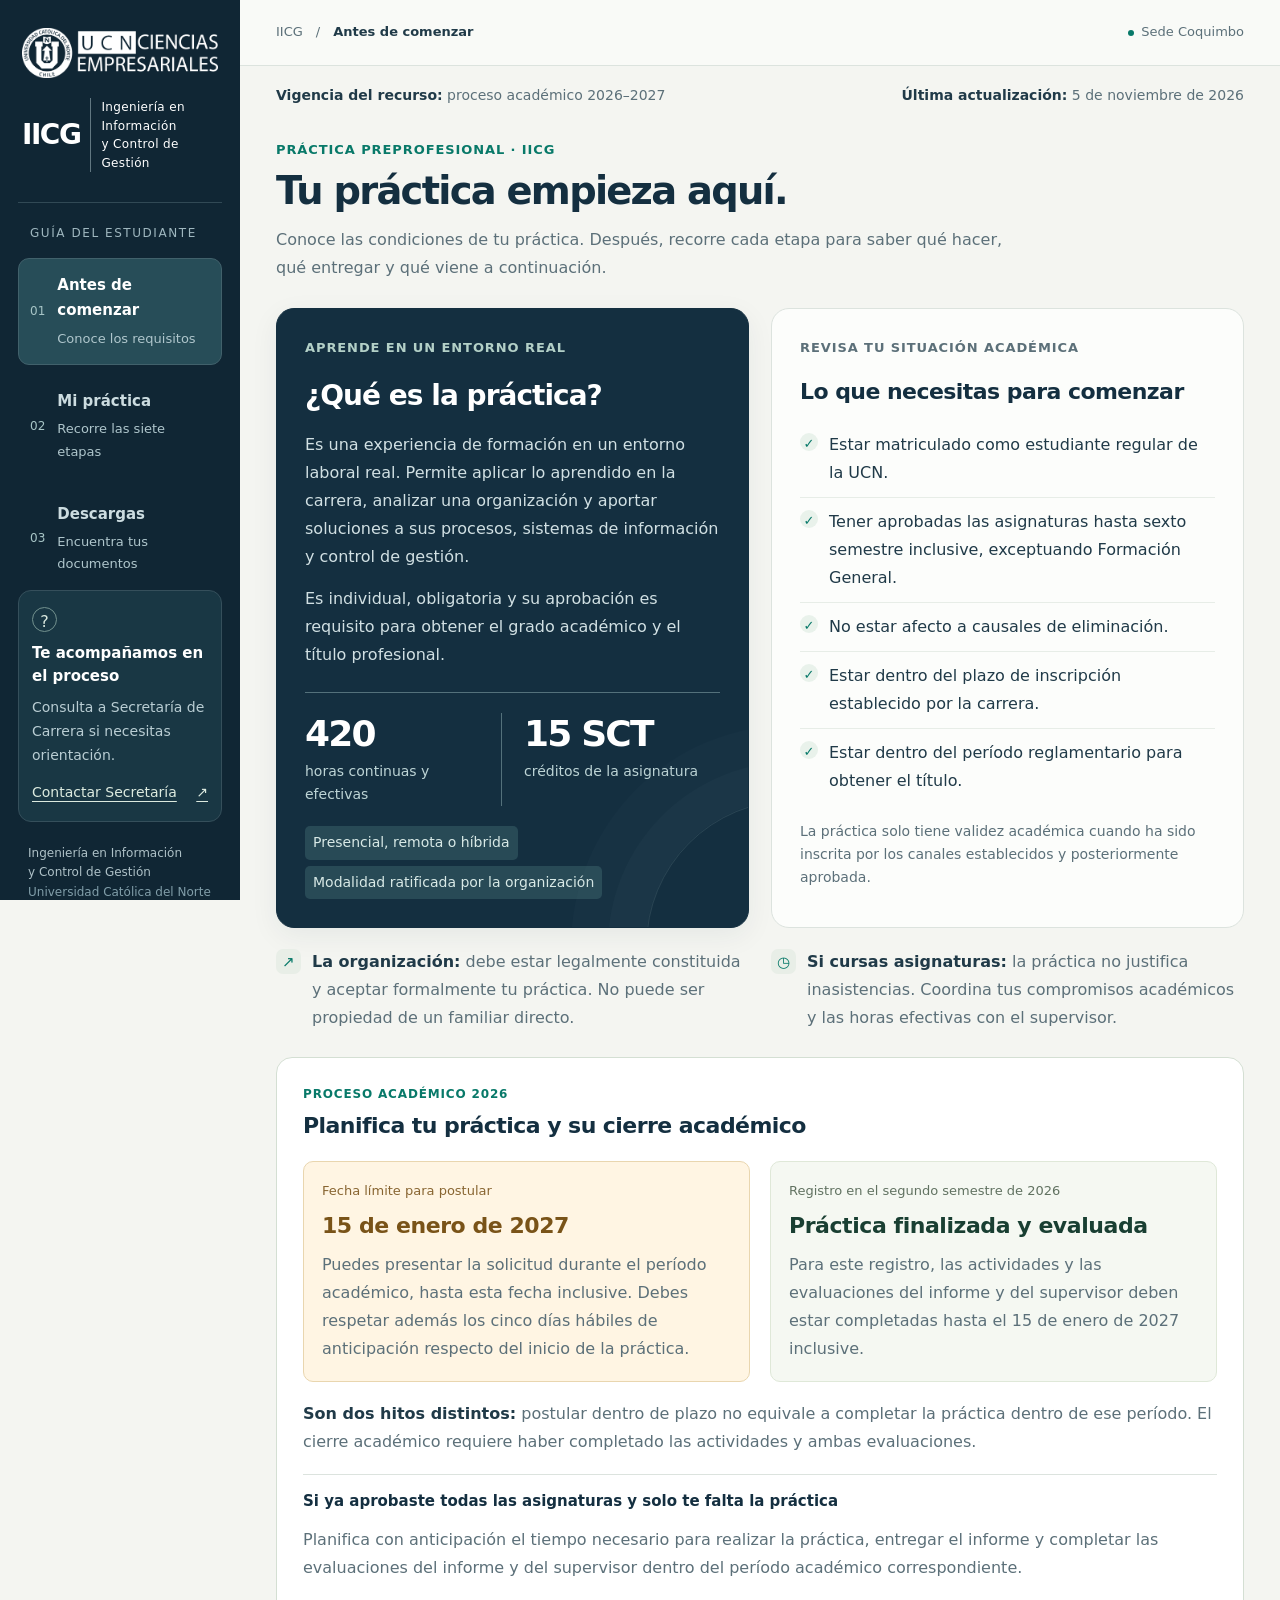
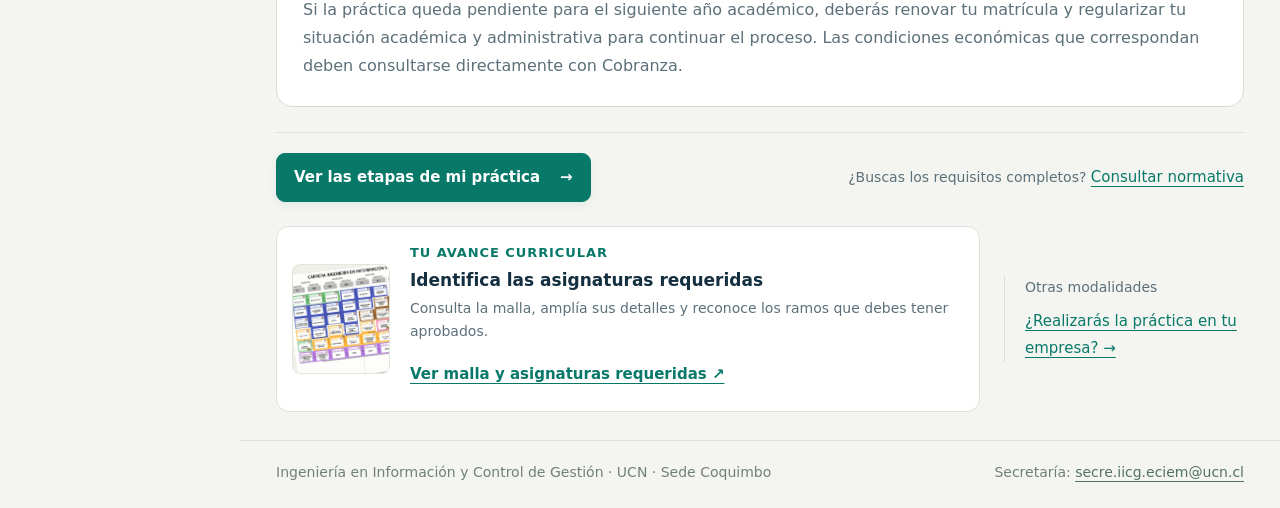
==== commit b4df90c4: "Mejora legibilidad, vigencia y comunicación de constancia de práctica" ====
--- a/index.html
+++ b/index.html
@@ -1,24 +1,41 @@
 <!doctype html>
 <html lang="es"><head><meta charset="utf-8"><meta name="viewport" content="width=device-width, initial-scale=1"><title>Tu práctica paso a paso · IICG UCN</title><meta name="description" content="Guía interactiva de práctica IICG: requisitos, proceso en siete etapas y documentos descargables."><style>
-:root{--navy:#142f40;--navy-deep:#102634;--ink:#203a48;--muted:#5c7079;--teal:#087969;--teal-dark:#075e54;--mint:#eaf3ed;--sage:#b9cfc0;--paper:#f4f5f1;--line:#dce3de;--white:#fff;--gold:#9b6a24;--amber:#fcf1db;--radius:18px}*{box-sizing:border-box}html{scroll-behavior:smooth}body{margin:0;background:var(--paper);color:var(--ink);font:15px/1.65 system-ui,-apple-system,"Segoe UI",sans-serif}button,input{font:inherit}button{cursor:pointer}a{color:var(--teal);text-underline-offset:4px}button,a,input{touch-action:manipulation}button:focus-visible,a:focus-visible,input:focus-visible,summary:focus-visible{outline:3px solid #d0a855;outline-offset:4px}[hidden]{display:none!important}.skip{position:fixed;top:-100px;left:20px;background:white;padding:12px;z-index:100}.skip:focus{top:12px}.app-frame{display:grid;grid-template-columns:218px minmax(0,1fr);min-height:100vh}.app-sidebar{background:var(--navy-deep);color:white;position:sticky;top:0;height:100vh;padding:28px 18px 20px;display:flex;flex-direction:column;overflow:auto}.brand{display:flex;align-items:center;gap:10px;padding:0 4px 30px}.brand b{font-size:28px;font-weight:800;letter-spacing:-1.5px;line-height:1}.brand span{font-size:8px;letter-spacing:.03em;line-height:1.55;border-left:1px solid #617781;padding-left:10px}.sidebar-caption{font-size:9px;letter-spacing:.13em;color:#9fb7bf;padding:20px 12px 14px;border-top:1px solid #314955}.nav-main{display:flex;flex-direction:column;gap:9px}.sidebar-nav button{width:100%;display:flex;gap:12px;align-items:center;background:transparent;color:#ccdce0;border:1px solid transparent;border-radius:11px;text-align:left;padding:14px 11px}.sidebar-nav button[aria-pressed=true]{background:#274d58;border-color:#41616b;color:white}.nav-index{font-size:10px;color:#a7c5c6;line-height:1}.nav-copy strong{font-size:12px;display:block;font-weight:650}.nav-copy small{font-size:9px;display:block;margin-top:4px;color:#afc6cc}.sidebar-help{margin-top:auto;border:1px solid #354f5b;background:#193744;border-radius:13px;padding:16px 13px;font-size:11px}.help-mark{display:grid;place-items:center;width:25px;height:25px;border:1px solid #72918e;color:#d9e8df;border-radius:50%;font-size:13px;margin-bottom:10px}.sidebar-help strong{font-size:12px;line-height:1.5;display:block}.sidebar-help p{font-size:10px;color:#b9cdd3;margin:9px 0 13px}.sidebar-help a{color:#dceadf;font-size:10px;display:flex;justify-content:space-between}.sidebar-bottom{padding:22px 10px 0;font-size:9px;color:#aec1c7;line-height:1.7}.sidebar-bottom span{color:#819ea9}.app-workspace{min-width:0}.utility-bar{height:66px;border-bottom:1px solid var(--line);display:flex;justify-content:space-between;align-items:center;padding:0 36px;background:#f9faf7}.breadcrumb{display:flex;gap:13px;align-items:center;font-size:11px;color:var(--muted)}.breadcrumb strong{font-weight:550;color:var(--ink)}.utility-meta{font-size:10px;display:flex;gap:7px;align-items:center;color:var(--muted)}.campus-dot{width:6px;height:6px;background:var(--teal);border-radius:50%}main{max-width:1500px;margin:auto;padding:32px 36px 0;min-height:calc(100vh - 155px)}.screen{animation:screen-in .22s ease-out}@keyframes screen-in{from{opacity:.3;transform:translateY(5px)}to{opacity:1;transform:none}}.eyebrow{font-size:9px;letter-spacing:.15em;text-transform:uppercase;color:var(--teal);font-weight:750;margin:0 0 8px}h1{font-size:clamp(28px,3vw,43px);line-height:1.15;letter-spacing:-.045em;font-weight:750;color:var(--navy);margin:0 0 13px}h2{font-size:23px;line-height:1.3;letter-spacing:-.025em;color:var(--navy);margin:0 0 14px}h3{font-size:15px;color:var(--navy);line-height:1.4;margin:0 0 9px}p{margin:0 0 14px}.lead{font-size:13px;line-height:1.75;color:var(--muted);max-width:740px;margin-bottom:0}.page-heading{margin-bottom:26px;max-width:950px}.intro-layout{display:grid;grid-template-columns:1fr 1fr;gap:22px;align-items:stretch}.panel{padding:28px;background:white;border:1px solid var(--line);border-radius:var(--radius);min-width:0}.panel-kicker{font-size:8px;letter-spacing:.14em;font-weight:700;margin:0 0 19px;color:var(--muted)}.intro-definition{background:var(--navy);border-color:var(--navy);position:relative;overflow:hidden;box-shadow:0 8px 28px #102d4010}.intro-definition:after{content:'';position:absolute;border:1px solid #55717855;width:290px;height:290px;border-radius:50%;right:-190px;bottom:-165px;box-shadow:0 0 0 38px #55717813,0 0 0 75px #5571780c;pointer-events:none}.intro-definition h2{color:white;font-size:27px;margin-bottom:16px;letter-spacing:-.035em}.intro-definition .panel-kicker{color:#b3d0c7}.intro-copy{font-size:12px;color:var(--muted);line-height:1.85}.intro-definition .intro-copy{color:#d1e0e3}.facts{display:flex;gap:0;border-top:1px solid var(--line);margin-top:23px;padding-top:20px}.facts>div{padding:0 22px;border-right:1px solid var(--line);flex:1}.facts>div:first-child{padding-left:0}.facts>div:last-child{border-right:0}.facts strong{display:block;font-size:36px;font-weight:650;letter-spacing:-.05em;line-height:1.15;color:var(--navy);margin-bottom:6px}.facts span{font-size:10px;line-height:1.5;color:var(--muted);display:block}.intro-definition .facts{border-color:#54717b}.intro-definition .facts>div{border-color:#54717b}.intro-definition .facts strong{color:white}.intro-definition .facts span{color:#bdd4d5}.info-pills{display:flex;flex-wrap:wrap;gap:6px;margin-top:20px}.info-pills span{font-size:9px;color:#d8e9e6;background:#284a56;border-radius:5px;padding:5px 8px}.intro-requirements{background:#fcfdfb}.intro-requirements h2{font-size:22px}.requirements{list-style:none;margin:0;padding:0}.requirements li{display:flex;gap:11px;align-items:flex-start;font-size:12px;line-height:1.65;padding:10px 0;border-bottom:1px solid #e7ede7}.requirements li:before{content:'✓';display:grid;place-items:center;min-width:18px;height:18px;color:var(--teal);background:#e9f2eb;border-radius:50%;font-size:10px;font-weight:750;margin-top:2px}.requirements li:last-child{border:0}.intro-note{font-size:10px;color:var(--muted);margin:15px 0 0;line-height:1.75}.intro-support{display:grid;grid-template-columns:1fr 1fr;gap:22px;margin:20px 0}.support-note{position:relative;padding:0 0 0 36px;font-size:11px;line-height:1.8;color:var(--muted);margin:0}.support-note b{color:var(--ink)}.support-icon{position:absolute;left:0;top:1px;width:25px;height:25px;background:#e8eee7;color:var(--teal);display:grid;place-items:center;border-radius:7px;font-size:15px}.primary,.outline{border:1px solid var(--teal);border-radius:9px;padding:12px 17px;display:inline-flex;align-items:center;justify-content:center;gap:20px;text-decoration:none;font-size:11px;font-weight:700;line-height:1.5;transition:background .15s,box-shadow .15s}.primary{background:var(--teal);color:white;box-shadow:0 3px 10px #006b6015}.primary:hover{background:var(--teal-dark);box-shadow:0 4px 12px #006b6025}.outline{background:white;border-color:#cfdad3;color:var(--ink)}.outline:hover{background:#f4f8f3}.mini-link{border:0;background:none;padding:0;font-size:11px;color:var(--teal);text-decoration:underline;text-underline-offset:4px;text-align:left}.intro-bottom{display:flex;justify-content:space-between;align-items:center;gap:20px;margin-top:24px}.intro-bottom p{font-size:11px;color:var(--muted);margin:0}.start-strip{border-top:1px solid var(--line);padding-top:20px}.intro-tools{display:grid;grid-template-columns:1fr 240px;gap:24px;align-items:center;margin-top:24px}.curriculum-launch{display:flex;align-items:center;border:1px solid var(--line);border-radius:13px;overflow:hidden;background:#fff;gap:20px;padding:15px}.curriculum-thumb{width:98px;height:110px;flex-shrink:0;overflow:hidden;background:#eef0e9;border:1px solid #e2e7dc;border-radius:8px;display:grid;place-items:center}.curriculum-thumb img{width:170px;transform:rotate(-7deg);max-width:none;opacity:.85}.curriculum-copy h3{font-size:14px;margin:0 0 4px}.curriculum-copy>p:not(.eyebrow){font-size:10px;color:var(--muted);margin:0 0 9px}.curriculum-copy .outline{padding:0;border:0;background:transparent;font-size:10px;color:var(--teal);text-decoration:underline;text-underline-offset:4px;text-align:left;justify-content:flex-start}.curriculum-copy .eyebrow{font-size:8px;margin-bottom:5px}.enterprise-link{padding-left:20px;border-left:1px solid #d7dfd6}.enterprise-link>span{display:block;font-size:9px;color:var(--muted);margin-bottom:8px}.enterprise-link .mini-link{font-size:10px;line-height:1.8}.process-header{display:flex;align-items:flex-start;justify-content:space-between;gap:24px;margin-bottom:26px}.process-header h1{font-size:32px;letter-spacing:-.04em;margin-bottom:10px}.process-header .lead{font-size:12px}.route-label{display:inline-block;background:#e4eee7;color:var(--teal);border:1px solid #d1e3d6;padding:5px 10px;border-radius:30px;font-size:9px;font-weight:650;white-space:nowrap;margin-top:5px}.process-body{display:grid;grid-template-columns:177px minmax(0,1fr);gap:26px;align-items:start}.journey{position:sticky;top:22px;padding-right:15px;border-right:1px solid var(--line)}.journey-heading .eyebrow{font-size:8px;color:var(--muted);margin-bottom:5px}.journey-heading p{font-size:10px;color:var(--muted);line-height:1.7;margin-bottom:18px}.flow{display:flex;flex-direction:column;position:relative;gap:4px}.flow-group{font-size:8px;font-weight:650;letter-spacing:.02em;color:#6d7d80;margin:13px 0 5px;padding-left:2px}.flow-group:first-child{margin-top:0}.flow button{position:relative;display:grid;grid-template-columns:27px minmax(0,1fr);column-gap:10px;background:none;border:1px solid transparent;border-radius:9px;text-align:left;color:var(--ink);padding:11px 7px;width:100%;min-width:0}.flow button:not(:last-child):after{content:'';position:absolute;left:20px;top:40px;width:1px;height:15px;background:#cddbd1;z-index:-1}.flow-num{display:grid;place-items:center;grid-row:1/3;width:24px;height:24px;border:1px solid #c7d6cb;border-radius:50%;font-size:9px;font-weight:700;color:#5a7870;background:var(--paper);margin-top:1px}.flow button strong{font-size:11px;font-weight:650;line-height:1.5}.flow button small{font-size:8px;color:var(--muted);margin-top:1px;line-height:1.6}.mobile-name{display:none}.flow button:hover{background:#eaf0e8}.flow button[aria-current=step]{background:#dcece1;border-color:#bdd5c5;color:#065f50}.flow button[aria-current=step] .flow-num{background:var(--teal);color:white;border-color:var(--teal);box-shadow:0 0 0 3px #0879690d}.flow button[aria-current=step] small{color:#3e695c}.stage-workspace{min-width:0}.stage-layout{display:flex;flex-direction:column;gap:18px}.stage-main{background:white;border:1px solid #dce4db;border-radius:var(--radius);padding:27px;min-width:0;box-shadow:0 4px 16px #243c2f04}.stage-meta{display:flex;align-items:center;justify-content:space-between;gap:12px;margin-bottom:16px}.stage-meta span{font-size:8px;font-weight:750;letter-spacing:.12em;color:var(--teal)}#stage-phase{color:#6b7b75;background:#f0f4ed;border-radius:4px;padding:4px 7px;font-weight:500;letter-spacing:.02em}.stage-main h2{font-size:25px;line-height:1.25;margin-bottom:13px;max-width:780px;letter-spacing:-.03em}.stage-main>.description{font-size:12px;color:var(--muted);line-height:1.85;margin-bottom:20px}.stage-facts{display:grid;grid-template-columns:1.2fr 1fr;gap:0;background:#f2f5ef;border:1px solid #e3e9dd;border-radius:10px;padding:15px 16px;margin-bottom:22px}.stage-facts .aside-block{padding:0 15px 0 0;margin:0;border-right:1px solid #d8e2d2}.stage-facts .aside-block+.aside-block{padding:0 0 0 15px;border:0}.aside-label{font-size:8px!important;font-weight:750;letter-spacing:.12em;text-transform:uppercase;color:#5e7568!important;margin-bottom:6px!important}.aside-block p{font-size:10px;color:var(--ink);line-height:1.75;margin:0}.action-heading{display:flex;justify-content:space-between;gap:10px;align-items:center;margin-bottom:12px}.action-heading .eyebrow{margin:0;font-size:8px}.action-heading>span:last-child{font-size:9px;color:#72847b}.actions{list-style:none;counter-reset:action;display:grid;grid-template-columns:repeat(2,minmax(0,1fr));gap:12px;margin:0;padding:0}.actions li{counter-increment:action;position:relative;border:1px solid #e0e7df;border-radius:10px;background:#fff;padding:17px 15px 16px 42px;min-width:0}.actions li:before{content:counter(action,decimal-leading-zero);position:absolute;left:14px;top:18px;font-size:9px;color:#6a8979;font-weight:650}.action-text h3{font-size:11px;font-weight:700;line-height:1.5;margin:0 0 7px;color:var(--ink)}.action-text p{font-size:10.5px;line-height:1.85;color:var(--muted);margin:0}.actions li:last-child:nth-child(odd){grid-column:1/-1}.result{position:relative;padding:15px 18px 15px 47px;background:#e9f3ed;border-radius:9px;margin-top:20px;font-size:11px;color:#315d4d;line-height:1.75}.result b{display:block;font-size:8px;text-transform:uppercase;letter-spacing:.08em;margin-bottom:4px;color:#43715e}.result-mark{position:absolute;left:18px;top:17px;font-size:18px;color:var(--teal)}.stage-nav{display:flex;align-items:center;justify-content:space-between;gap:16px;margin-top:23px;padding-top:19px;border-top:1px solid #e3e9df}.stage-nav button{font-size:10px;padding:10px 15px}.stage-nav button:disabled{opacity:.4;cursor:default}.document-tray{background:#eaf0e7;border:1px solid #d9e3d5;border-radius:12px;padding:20px;display:grid;grid-template-columns:minmax(0,1fr) 180px;gap:24px;align-items:start}.document-tray>.aside-block:last-child{padding-left:20px;border-left:1px solid #ccd9c7;height:100%}.document-tray .aside-label{font-size:8px!important}.document-tray .aside-block>p{font-size:10px}.document-tray .aside-block:last-child a{font-size:10px;line-height:1.8}#stage-docs{display:flex;gap:8px;flex-wrap:wrap;margin-top:10px}.document{display:flex;gap:8px;align-items:center;flex:1 1 180px;background:#fff;border:1px solid #d4dfd2;border-radius:7px;padding:10px;text-decoration:none;color:var(--ink);min-width:0;font-size:10px;line-height:1.6}.file{font-size:8px;font-weight:750;color:#5a7461;background:#edf3e9;border:1px solid #d8e4d2;border-radius:4px;padding:4px 5px;display:inline-block;flex-shrink:0}.document .arrow{margin-left:auto;color:var(--teal);font-size:14px}.document:hover{border-color:#81aa8b}.all-docs{border:0;background:none;color:var(--teal);font-size:9px;padding:0;text-decoration:underline;text-underline-offset:4px;margin-top:11px;text-align:left}#step-status{font-size:9px;line-height:1.7;color:#6c8075;margin-top:12px}.deadline{margin:0 0 20px;padding:16px 18px;border-radius:10px;background:var(--amber);border:1px solid #ead3aa;position:relative}.deadline b{display:block;font-size:12px;color:#795219;line-height:1.5;margin-bottom:5px}.deadline span{font-size:10px;line-height:1.8;color:#80663d;display:block}.decisions{display:grid;grid-template-columns:repeat(3,minmax(0,1fr));gap:10px;margin-top:18px}.decisions>div{padding:15px 13px;border:1px solid var(--line);border-radius:9px;background:#f6f8f3}.decisions b{font-size:10px;display:block;color:var(--teal);margin-bottom:7px}.decisions span{font-size:10px;line-height:1.8;display:block;color:var(--muted)}.decisions>div:nth-child(2){background:#fff6e6;border-color:#ebddbd}.decisions>div:nth-child(2) b{color:#8b6624}.decisions>div:nth-child(3){background:#f6f0ed;border-color:#e6d8cf}.decisions>div:nth-child(3) b{color:#8a5d48}.parallel{display:grid;grid-template-columns:1fr 1fr;gap:13px;margin-top:20px}.parallel>div{padding:19px;background:#edf4ef;border:1px solid #cddfd1;border-radius:11px}.parallel>div:last-child{background:#eef2f6;border-color:#d5dfe8}.parallel span{font-size:8px;text-transform:uppercase;letter-spacing:.1em;color:var(--muted)}.parallel b{font-size:12px;display:block;margin:7px 0}.parallel p,.insurance p{font-size:10.5px;line-height:1.85;margin:0;color:var(--muted)}.insurance{background:#edf3f6;border:1px solid #d5e2e7;border-radius:10px;margin-top:20px;padding:19px}.insurance b{font-size:12px;display:block;margin-bottom:8px}.evaluation-box{margin-top:20px;border:1px solid #dce4da;border-radius:11px;padding:19px;background:#fafbf7}.weights{display:grid;grid-template-columns:1fr 1fr;gap:20px;font-size:10px}.weights strong{font-size:32px;font-weight:600;letter-spacing:-.04em;color:var(--teal);display:block;line-height:1.2;margin-bottom:6px}.grade-toggle{margin-top:16px;border-top:1px solid var(--line);padding-top:14px}.grade-toggle summary{font-size:11px;font-weight:650;color:var(--teal);cursor:pointer}.grade-toggle p{font-size:11px;color:var(--muted);line-height:1.9;margin:12px 0 0}.library-layout{display:grid;grid-template-columns:213px minmax(0,1fr);gap:24px;align-items:start}.categories{display:flex;flex-direction:column;gap:8px}.categories button{background:none;border:1px solid transparent;border-radius:11px;color:var(--muted);padding:18px 15px;text-align:left;font-size:12px;font-weight:650}.category-index{display:block;font-size:9px;letter-spacing:.08em;color:#6d8977;margin-bottom:11px}.categories button small{font-size:9px;display:block;margin-top:7px;font-weight:400}.category-count{font-size:8px;display:inline-block;border:1px solid #d2dfd0;border-radius:30px;padding:3px 8px;margin-top:14px;font-weight:450}.categories button[aria-pressed=true]{background:#e3eee3;border-color:#c4d9c5;color:#185d40}.categories button:hover{background:#eaf0e6}.library-body{min-width:0}.library-body h2{font-size:23px;margin-bottom:8px}.library-body>p{font-size:11px;color:var(--muted);line-height:1.8}.library-body #library-status{font-size:9px;margin-top:15px}#library-list{display:grid;grid-template-columns:repeat(2,minmax(0,1fr));gap:15px;margin-top:23px}.library-row{background:white;border:1px solid var(--line);border-radius:14px;padding:21px;display:grid;grid-template-columns:46px minmax(0,1fr);gap:17px;align-items:start;box-shadow:0 3px 12px #314c3903}.document-cover{width:45px;height:57px;border:1px solid #b9cec0;border-radius:5px;background:#edf4ee;position:relative;display:flex;flex-direction:column;align-items:center;padding-top:9px;overflow:hidden}.document-cover:after{content:'';position:absolute;right:-1px;top:-1px;border:6px solid transparent;border-right-color:white;border-top-color:white}.document-cover .file{font-size:7px;background:none;padding:0;border:0}.paper-lines{width:23px;height:9px;border-top:1px solid #b3ccba;border-bottom:1px solid #b3ccba;margin-top:6px}.library-row h3{font-size:13px;line-height:1.55;margin-bottom:8px}.library-row p{font-size:10px;color:var(--muted);line-height:1.85;margin:0}.library-row .own-document{display:block;font-size:8px;color:#7d6a4a;margin-top:8px}.library-row>a{grid-column:1/-1;display:flex;align-items:center;justify-content:space-between;border-top:1px solid #e4eade;padding-top:13px;margin-top:3px;font-size:10px;text-decoration:none;color:var(--teal);font-weight:650}.enterprise-screen>.eyebrow{margin-bottom:10px}.enterprise-screen>.lead{margin-bottom:25px}.enterprise-screen .panel{background:#fff}.enterprise-screen .requirements{margin-top:17px}.enterprise-screen .intro-layout .panel:first-child{border-top:3px solid #628074}.enterprise-screen .intro-bottom{margin-top:24px}.footer{max-width:1500px;margin:28px auto 0;padding:20px 36px 24px;border-top:1px solid var(--line);display:flex;gap:15px;justify-content:space-between;align-items:center;font-size:8px;color:#718077;line-height:1.8}.footer .mini-link{font-size:9px}.footer a{color:#537360}.footer #return-traditional{font-size:10px}dialog{background:white;color:var(--ink);border:1px solid #cfdbd1;border-radius:18px;padding:26px;width:min(1260px,95vw);max-height:94vh;box-shadow:0 20px 80px #102d4035}dialog::backdrop{background:#102634b8;backdrop-filter:blur(3px)}.dialog-header{display:flex;justify-content:space-between;align-items:flex-start;gap:24px}.dialog-header h2{font-size:24px}.curriculum-intro{font-size:11px;color:var(--muted);line-height:1.8;margin:12px 0}.curriculum-controls{display:flex;align-items:center;gap:20px;flex-wrap:wrap;font-size:11px;margin:16px 0}.curriculum-controls label{display:flex;align-items:center;gap:8px}.curriculum-controls input{accent-color:var(--teal)}.curriculum-controls .outline{font-size:10px;padding:8px 12px}.curriculum-scroll{max-height:62vh;overflow:auto;border:1px solid var(--line);border-radius:7px;background:white}.curriculum-image{position:relative;width:100%;line-height:0}.curriculum-image.zoomed{width:1800px}.curriculum-image img{width:100%;height:auto;display:block}.curriculum-image svg{position:absolute;inset:0;width:100%;height:100%;pointer-events:none}.curriculum-image rect{fill:#ffd43b;fill-opacity:.38;stroke:#bf4d00;stroke-width:6}
-@media(min-width:1600px){.app-frame{grid-template-columns:240px minmax(0,1fr)}.app-sidebar{padding:34px 23px}.process-body{grid-template-columns:195px minmax(0,1fr);gap:30px}.stage-main{padding:32px}.action-text p{font-size:12px}.action-text h3{font-size:13px}.aside-block p{font-size:11px}.stage-main>.description{font-size:13px}.stage-main h2{font-size:29px}.lead{font-size:14px}.intro-copy,.requirements li{font-size:13px}.intro-definition h2{font-size:30px}.intro-layout .panel{padding:33px}}
-@media(max-width:1200px){.app-frame{grid-template-columns:190px minmax(0,1fr)}.app-sidebar{padding:24px 13px}.brand{gap:9px}.brand b{font-size:24px}.brand span{font-size:7px;padding-left:8px}.nav-copy strong{font-size:11px}.nav-copy small{font-size:8px}.sidebar-nav button{padding:12px 9px}.utility-bar{padding:0 26px}main{padding:27px 26px 0}.process-body{grid-template-columns:158px minmax(0,1fr);gap:20px}.journey{padding-right:10px}.flow button{column-gap:7px;padding:10px 5px}.flow strong{font-size:10px}.flow button small{font-size:8px}.stage-main{padding:23px}.stage-main h2{font-size:23px}.actions li{padding:14px 12px 14px 34px}.actions li:before{left:10px;top:15px;font-size:8px}.action-text h3{font-size:11px}.action-text p{font-size:10px}.stage-facts{padding:13px}.document-tray{grid-template-columns:1fr;gap:17px}.document-tray>.aside-block:last-child{padding:13px 0 0;border-left:0;border-top:1px solid #ccd9c7}.intro-tools{grid-template-columns:1fr 180px;gap:18px}.panel{padding:23px}.intro-copy,.requirements li{font-size:11px}.intro-definition h2{font-size:24px}.library-layout{grid-template-columns:180px minmax(0,1fr);gap:20px}.library-row{padding:17px;gap:13px}.categories button{padding:15px 12px}.footer{padding-left:26px;padding-right:26px}.stage-facts{grid-template-columns:1.15fr 1fr}}
-@media(max-width:1000px){.app-frame{grid-template-columns:170px minmax(0,1fr)}.app-sidebar{padding:22px 10px}.brand span{display:none}.brand b{font-size:30px}.sidebar-caption{font-size:8px;padding-left:9px}.sidebar-nav button{gap:9px}.nav-copy small{display:none}.nav-copy strong{font-size:11px}.sidebar-help{padding:14px 11px}.sidebar-help strong{font-size:11px}.sidebar-bottom{font-size:8px}.process-body{grid-template-columns:140px minmax(0,1fr);gap:17px}.stage-main{padding:21px}.stage-main h2{font-size:22px}.actions{grid-template-columns:1fr;gap:10px}.action-text p{font-size:11px}.action-text h3{font-size:12px}.stage-facts{grid-template-columns:1fr;gap:12px}.stage-facts .aside-block{border:0;padding:0}.stage-facts .aside-block+.aside-block{padding:12px 0 0;border-top:1px solid #d8e2d2}.intro-layout{grid-template-columns:1fr}.intro-definition .facts{margin-top:20px;padding-top:18px}.intro-definition{padding:27px}.intro-copy,.requirements li{font-size:12px}.intro-tools{grid-template-columns:1fr}.enterprise-link{padding:0;border:0;display:flex;align-items:center;justify-content:space-between}.enterprise-link>span{margin:0}.library-layout{grid-template-columns:165px minmax(0,1fr)}#library-list{grid-template-columns:1fr}.categories button{font-size:11px}.decisions{grid-template-columns:1fr}.parallel{grid-template-columns:1fr}.intro-support{gap:20px}.support-note{font-size:10px}.intro-bottom{align-items:flex-start;flex-direction:column;gap:13px}}
-@media(max-width:760px){.app-frame{display:block}.app-sidebar{position:static;height:auto;overflow:visible;padding:17px 20px 0;display:block}.brand{padding:0 0 16px;gap:12px}.brand b{font-size:26px}.brand span{display:block;font-size:8px;border-color:#627983}.sidebar-caption,.sidebar-help,.sidebar-bottom{display:none}.sidebar-nav{margin:0 -5px}.nav-main{flex-direction:row;gap:4px}.sidebar-nav button{padding:12px 8px;gap:8px;border-radius:9px 9px 0 0}.sidebar-nav button[aria-pressed=true]{background:var(--paper);border-color:var(--paper);color:var(--ink)}.nav-index{font-size:8px}.sidebar-nav button[aria-pressed=true] .nav-index{color:var(--teal)}.nav-copy strong{font-size:11px;white-space:nowrap}.utility-bar{height:46px;padding:0 22px}.breadcrumb{font-size:9px;gap:10px}.utility-meta{font-size:8px}main{padding:24px 20px 0;min-height:calc(100vh - 260px)}.page-heading{margin-bottom:23px}.page-heading h1{font-size:31px}.lead{font-size:12px;line-height:1.8}.intro-layout{gap:17px}.panel{padding:24px}.intro-definition h2{font-size:27px}.intro-copy,.requirements li{font-size:12px}.panel-kicker{font-size:8px;margin-bottom:15px}.intro-support{grid-template-columns:1fr;gap:15px}.support-note{font-size:11px;line-height:1.85}.start-strip{margin-top:21px}.primary,.outline{font-size:11px;padding:11px 14px}.curriculum-launch{padding:14px;gap:15px}.curriculum-thumb{width:76px;height:100px}.curriculum-copy h3{font-size:13px}.curriculum-copy>p:not(.eyebrow){font-size:10px}.enterprise-link{display:block}.enterprise-link>span{margin-bottom:5px}.process-header{display:block;margin-bottom:20px}.process-header h1{font-size:30px}.process-header .route-label{margin-top:14px}.process-header .lead{font-size:12px}.process-body{display:block}.journey{position:static;border:0;padding:0;margin:0 0 18px}.journey-heading{display:none}.flow{flex-direction:row;overflow:auto;gap:7px;padding:2px 0 11px;scrollbar-width:thin;scroll-snap-type:x proximity}.flow-group{display:none}.flow button{display:flex;flex-direction:column;gap:3px;flex:0 0 112px;min-height:95px;padding:12px 11px;border-color:#d7e1d5;border-radius:10px;background:#fafbf8;scroll-snap-align:start}.flow button:after{display:none}.flow-num{width:23px;height:23px;margin-bottom:6px;font-size:9px}.flow button strong{font-size:10px;line-height:1.5}.flow button small{font-size:8px;line-height:1.5}.flow button[aria-current=step]{background:#dcece1;border-color:#abcab6}.stage-main{padding:22px;border-radius:15px}.stage-main h2{font-size:24px;line-height:1.3}.stage-main>.description{font-size:12px;line-height:1.9}.stage-meta{margin-bottom:16px}.stage-meta span{font-size:8px}.stage-facts{grid-template-columns:1fr;padding:14px;margin-bottom:23px}.aside-block p{font-size:11px}.actions{gap:11px}.actions li{padding:17px 15px 17px 39px;border-radius:10px}.actions li:before{left:12px;top:20px;font-size:9px}.action-text h3{font-size:12px;margin-bottom:8px}.action-text p{font-size:11px;line-height:1.9}.action-heading>span:last-child{display:none}.result{font-size:11px;padding:15px 15px 15px 43px}.stage-nav{margin-top:22px;gap:12px}.stage-nav button{font-size:10px;padding:10px 12px;gap:8px}.stage-nav .primary{max-width:70%}.document-tray{padding:20px;border-radius:12px}.document{font-size:11px;padding:11px}.file{font-size:8px}.all-docs{font-size:10px}.document-tray .aside-block:last-child a{font-size:11px}.decisions span,.deadline span{font-size:11px}.decisions b,.deadline b{font-size:12px}.parallel p,.insurance p{font-size:11px}.parallel b,.insurance b{font-size:13px}.grade-toggle p{font-size:11px}.weights{font-size:10px}.library-layout{display:block}.categories{flex-direction:row;gap:7px;margin-bottom:23px}.categories button{flex:1;padding:12px 9px;background:#f9fbf7;border-color:var(--line);font-size:10px;line-height:1.5}.category-index{font-size:8px;margin-bottom:7px}.categories button small{display:none}.category-count{font-size:7px;padding:2px 5px;margin-top:8px}.library-body h2{font-size:23px}#library-list{grid-template-columns:1fr;gap:13px;margin-top:20px}.library-row{padding:20px;grid-template-columns:44px minmax(0,1fr);gap:17px}.library-row h3{font-size:14px}.library-row p{font-size:11px}.library-row>a{font-size:11px}.library-row .own-document{font-size:9px}.footer{padding:19px 20px;flex-direction:column;align-items:flex-start;font-size:9px;gap:9px;margin-top:26px}.footer a{font-size:9px}dialog{padding:20px;border-radius:13px;width:96vw}.dialog-header h2{font-size:21px}.curriculum-controls{gap:13px;font-size:10px}.curriculum-intro{font-size:11px}.dialog-header .outline{padding:8px 10px;font-size:10px}.dialog-header{gap:12px}.enterprise-screen h1{font-size:31px}.enterprise-screen .intro-copy{font-size:12px}.facts strong{font-size:34px}.enterprise-screen .intro-bottom{align-items:flex-start;flex-direction:column;gap:19px}}
-@media(max-width:380px){.app-sidebar{padding-left:15px;padding-right:15px}.nav-copy strong{font-size:10px}.nav-index{display:none}main{padding-left:15px;padding-right:15px}.utility-bar{padding-left:17px;padding-right:17px}.stage-main{padding:18px}.curriculum-thumb{display:none}.stage-main h2{font-size:22px}.page-heading h1,.process-header h1{font-size:29px}}
+:root{--navy:#142f40;--navy-deep:#102634;--ink:#203a48;--muted:#5c7079;--teal:#087969;--teal-dark:#075e54;--mint:#eaf3ed;--sage:#b9cfc0;--paper:#f4f5f1;--line:#dce3de;--white:#fff;--gold:#9b6a24;--amber:#fcf1db;--radius:18px}*{box-sizing:border-box}html{scroll-behavior:smooth}body{margin:0;background:var(--paper);color:var(--ink);font:15px/1.65 system-ui,-apple-system,"Segoe UI",sans-serif}button,input{font:inherit}button{cursor:pointer}a{color:var(--teal);text-underline-offset:4px}button,a,input{touch-action:manipulation}button:focus-visible,a:focus-visible,input:focus-visible,summary:focus-visible{outline:3px solid #d0a855;outline-offset:4px}[hidden]{display:none!important}.skip{position:fixed;top:-100px;left:20px;background:white;padding:12px;z-index:100}.skip:focus{top:12px}.app-frame{display:grid;grid-template-columns:218px minmax(0,1fr);min-height:100vh}.app-sidebar{background:var(--navy-deep);color:white;position:sticky;top:0;height:100vh;padding:28px 18px 20px;display:flex;flex-direction:column;overflow:auto}.brand{display:flex;align-items:center;gap:10px;padding:0 4px 30px}.brand b{font-size:28px;font-weight:800;letter-spacing:-1.5px;line-height:1}.brand span{font-size:.75rem;letter-spacing:.03em;line-height:1.55;border-left:1px solid #617781;padding-left:10px}.sidebar-caption{font-size:.75rem;letter-spacing:.13em;color:#9fb7bf;padding:20px 12px 14px;border-top:1px solid #314955}.nav-main{display:flex;flex-direction:column;gap:9px}.sidebar-nav button{width:100%;display:flex;gap:12px;align-items:center;background:transparent;color:#ccdce0;border:1px solid transparent;border-radius:11px;text-align:left;padding:14px 11px}.sidebar-nav button[aria-pressed=true]{background:#274d58;border-color:#41616b;color:white}.nav-index{font-size:.8125rem;color:#a7c5c6;line-height:1}.nav-copy strong{font-size:.9375rem;display:block;font-weight:650}.nav-copy small{font-size:.75rem;display:block;margin-top:4px;color:#afc6cc}.sidebar-help{margin-top:auto;border:1px solid #354f5b;background:#193744;border-radius:13px;padding:16px 13px;font-size:.8125rem}.help-mark{display:grid;place-items:center;width:25px;height:25px;border:1px solid #72918e;color:#d9e8df;border-radius:50%;font-size:1rem;margin-bottom:10px}.sidebar-help strong{font-size:.9375rem;line-height:1.5;display:block}.sidebar-help p{font-size:.8125rem;color:#b9cdd3;margin:9px 0 13px}.sidebar-help a{color:#dceadf;font-size:.8125rem;display:flex;justify-content:space-between}.sidebar-bottom{padding:22px 10px 0;font-size:.75rem;color:#aec1c7;line-height:1.7}.sidebar-bottom span{color:#819ea9}.app-workspace{min-width:0}.utility-bar{height:66px;border-bottom:1px solid var(--line);display:flex;justify-content:space-between;align-items:center;padding:0 36px;background:#f9faf7}.breadcrumb{display:flex;gap:13px;align-items:center;font-size:.8125rem;color:var(--muted)}.breadcrumb strong{font-weight:550;color:var(--ink)}.utility-meta{font-size:.8125rem;display:flex;gap:7px;align-items:center;color:var(--muted)}.campus-dot{width:6px;height:6px;background:var(--teal);border-radius:50%}main{max-width:1500px;margin:auto;padding:32px 36px 0;min-height:calc(100vh - 155px)}.screen{animation:screen-in .22s ease-out}@keyframes screen-in{from{opacity:.3;transform:translateY(5px)}to{opacity:1;transform:none}}.eyebrow{font-size:.75rem;letter-spacing:.15em;text-transform:uppercase;color:var(--teal);font-weight:750;margin:0 0 8px}h1{font-size:clamp(28px,3vw,43px);line-height:1.15;letter-spacing:-.045em;font-weight:750;color:var(--navy);margin:0 0 13px}h2{font-size:23px;line-height:1.3;letter-spacing:-.025em;color:var(--navy);margin:0 0 14px}h3{font-size:15px;color:var(--navy);line-height:1.4;margin:0 0 9px}p{margin:0 0 14px}.lead{font-size:1rem;line-height:1.75;color:var(--muted);max-width:740px;margin-bottom:0}.page-heading{margin-bottom:26px;max-width:950px}.intro-layout{display:grid;grid-template-columns:1fr 1fr;gap:22px;align-items:stretch}.panel{padding:28px;background:white;border:1px solid var(--line);border-radius:var(--radius);min-width:0}.panel-kicker{font-size:.75rem;letter-spacing:.14em;font-weight:700;margin:0 0 19px;color:var(--muted)}.intro-definition{background:var(--navy);border-color:var(--navy);position:relative;overflow:hidden;box-shadow:0 8px 28px #102d4010}.intro-definition:after{content:'';position:absolute;border:1px solid #55717855;width:290px;height:290px;border-radius:50%;right:-190px;bottom:-165px;box-shadow:0 0 0 38px #55717813,0 0 0 75px #5571780c;pointer-events:none}.intro-definition h2{color:white;font-size:27px;margin-bottom:16px;letter-spacing:-.035em}.intro-definition .panel-kicker{color:#b3d0c7}.intro-copy{font-size:.9375rem;color:var(--muted);line-height:1.85}.intro-definition .intro-copy{color:#d1e0e3}.facts{display:flex;gap:0;border-top:1px solid var(--line);margin-top:23px;padding-top:20px}.facts>div{padding:0 22px;border-right:1px solid var(--line);flex:1}.facts>div:first-child{padding-left:0}.facts>div:last-child{border-right:0}.facts strong{display:block;font-size:36px;font-weight:650;letter-spacing:-.05em;line-height:1.15;color:var(--navy);margin-bottom:6px}.facts span{font-size:.8125rem;line-height:1.5;color:var(--muted);display:block}.intro-definition .facts{border-color:#54717b}.intro-definition .facts>div{border-color:#54717b}.intro-definition .facts strong{color:white}.intro-definition .facts span{color:#bdd4d5}.info-pills{display:flex;flex-wrap:wrap;gap:6px;margin-top:20px}.info-pills span{font-size:.75rem;color:#d8e9e6;background:#284a56;border-radius:5px;padding:5px 8px}.intro-requirements{background:#fcfdfb}.intro-requirements h2{font-size:22px}.requirements{list-style:none;margin:0;padding:0}.requirements li{display:flex;gap:11px;align-items:flex-start;font-size:.9375rem;line-height:1.65;padding:10px 0;border-bottom:1px solid #e7ede7}.requirements li:before{content:'✓';display:grid;place-items:center;min-width:18px;height:18px;color:var(--teal);background:#e9f2eb;border-radius:50%;font-size:.8125rem;font-weight:750;margin-top:2px}.requirements li:last-child{border:0}.intro-note{font-size:.8125rem;color:var(--muted);margin:15px 0 0;line-height:1.75}.intro-support{display:grid;grid-template-columns:1fr 1fr;gap:22px;margin:20px 0}.support-note{position:relative;padding:0 0 0 36px;font-size:.8125rem;line-height:1.8;color:var(--muted);margin:0}.support-note b{color:var(--ink)}.support-icon{position:absolute;left:0;top:1px;width:25px;height:25px;background:#e8eee7;color:var(--teal);display:grid;place-items:center;border-radius:7px;font-size:15px}.primary,.outline{border:1px solid var(--teal);border-radius:9px;padding:12px 17px;display:inline-flex;align-items:center;justify-content:center;gap:20px;text-decoration:none;font-size:.8125rem;font-weight:700;line-height:1.5;transition:background .15s,box-shadow .15s}.primary{background:var(--teal);color:white;box-shadow:0 3px 10px #006b6015}.primary:hover{background:var(--teal-dark);box-shadow:0 4px 12px #006b6025}.outline{background:white;border-color:#cfdad3;color:var(--ink)}.outline:hover{background:#f4f8f3}.mini-link{border:0;background:none;padding:0;font-size:.8125rem;color:var(--teal);text-decoration:underline;text-underline-offset:4px;text-align:left}.intro-bottom{display:flex;justify-content:space-between;align-items:center;gap:20px;margin-top:24px}.intro-bottom p{font-size:.8125rem;color:var(--muted);margin:0}.start-strip{border-top:1px solid var(--line);padding-top:20px}.intro-tools{display:grid;grid-template-columns:1fr 240px;gap:24px;align-items:center;margin-top:24px}.curriculum-launch{display:flex;align-items:center;border:1px solid var(--line);border-radius:13px;overflow:hidden;background:#fff;gap:20px;padding:15px}.curriculum-thumb{width:98px;height:110px;flex-shrink:0;overflow:hidden;background:#eef0e9;border:1px solid #e2e7dc;border-radius:8px;display:grid;place-items:center}.curriculum-thumb img{width:170px;transform:rotate(-7deg);max-width:none;opacity:.85}.curriculum-copy h3{font-size:1rem;margin:0 0 4px}.curriculum-copy>p:not(.eyebrow){font-size:.8125rem;color:var(--muted);margin:0 0 9px}.curriculum-copy .outline{padding:0;border:0;background:transparent;font-size:.8125rem;color:var(--teal);text-decoration:underline;text-underline-offset:4px;text-align:left;justify-content:flex-start}.curriculum-copy .eyebrow{font-size:.75rem;margin-bottom:5px}.enterprise-link{padding-left:20px;border-left:1px solid #d7dfd6}.enterprise-link>span{display:block;font-size:.75rem;color:var(--muted);margin-bottom:8px}.enterprise-link .mini-link{font-size:.8125rem;line-height:1.8}.process-header{display:flex;align-items:flex-start;justify-content:space-between;gap:24px;margin-bottom:26px}.process-header h1{font-size:32px;letter-spacing:-.04em;margin-bottom:10px}.process-header .lead{font-size:.9375rem}.route-label{display:inline-block;background:#e4eee7;color:var(--teal);border:1px solid #d1e3d6;padding:5px 10px;border-radius:30px;font-size:.75rem;font-weight:650;white-space:nowrap;margin-top:5px}.process-body{display:grid;grid-template-columns:177px minmax(0,1fr);gap:26px;align-items:start}.journey{position:sticky;top:22px;padding-right:15px;border-right:1px solid var(--line)}.journey-heading .eyebrow{font-size:.75rem;color:var(--muted);margin-bottom:5px}.journey-heading p{font-size:.8125rem;color:var(--muted);line-height:1.7;margin-bottom:18px}.flow{display:flex;flex-direction:column;position:relative;gap:4px}.flow-group{font-size:.75rem;font-weight:650;letter-spacing:.02em;color:#6d7d80;margin:13px 0 5px;padding-left:2px}.flow-group:first-child{margin-top:0}.flow button{position:relative;display:grid;grid-template-columns:27px minmax(0,1fr);column-gap:10px;background:none;border:1px solid transparent;border-radius:9px;text-align:left;color:var(--ink);padding:11px 7px;width:100%;min-width:0}.flow button:not(:last-child):after{content:'';position:absolute;left:20px;top:40px;width:1px;height:15px;background:#cddbd1;z-index:-1}.flow-num{display:grid;place-items:center;grid-row:1/3;width:24px;height:24px;border:1px solid #c7d6cb;border-radius:50%;font-size:.75rem;font-weight:700;color:#5a7870;background:var(--paper);margin-top:1px}.flow button strong{font-size:.8125rem;font-weight:650;line-height:1.5}.flow button small{font-size:.75rem;color:var(--muted);margin-top:1px;line-height:1.6}.mobile-name{display:none}.flow button:hover{background:#eaf0e8}.flow button[aria-current=step]{background:#dcece1;border-color:#bdd5c5;color:#065f50}.flow button[aria-current=step] .flow-num{background:var(--teal);color:white;border-color:var(--teal);box-shadow:0 0 0 3px #0879690d}.flow button[aria-current=step] small{color:#3e695c}.stage-workspace{min-width:0}.stage-layout{display:flex;flex-direction:column;gap:18px}.stage-main{background:white;border:1px solid #dce4db;border-radius:var(--radius);padding:27px;min-width:0;box-shadow:0 4px 16px #243c2f04}.stage-meta{display:flex;align-items:center;justify-content:space-between;gap:12px;margin-bottom:16px}.stage-meta span{font-size:.75rem;font-weight:750;letter-spacing:.12em;color:var(--teal)}#stage-phase{color:#6b7b75;background:#f0f4ed;border-radius:4px;padding:4px 7px;font-weight:500;letter-spacing:.02em}.stage-main h2{font-size:25px;line-height:1.25;margin-bottom:13px;max-width:780px;letter-spacing:-.03em}.stage-main>.description{font-size:.9375rem;color:var(--muted);line-height:1.85;margin-bottom:20px}.stage-facts{display:grid;grid-template-columns:1.2fr 1fr;gap:0;background:#f2f5ef;border:1px solid #e3e9dd;border-radius:10px;padding:15px 16px;margin-bottom:22px}.stage-facts .aside-block{padding:0 15px 0 0;margin:0;border-right:1px solid #d8e2d2}.stage-facts .aside-block+.aside-block{padding:0 0 0 15px;border:0}.aside-label{font-size:.75rem!important;font-weight:750;letter-spacing:.12em;text-transform:uppercase;color:#5e7568!important;margin-bottom:6px!important}.aside-block p{font-size:.8125rem;color:var(--ink);line-height:1.75;margin:0}.action-heading{display:flex;justify-content:space-between;gap:10px;align-items:center;margin-bottom:12px}.action-heading .eyebrow{margin:0;font-size:.75rem}.action-heading>span:last-child{font-size:.75rem;color:#72847b}.actions{list-style:none;counter-reset:action;display:grid;grid-template-columns:repeat(2,minmax(0,1fr));gap:12px;margin:0;padding:0}.actions li{counter-increment:action;position:relative;border:1px solid #e0e7df;border-radius:10px;background:#fff;padding:17px 15px 16px 42px;min-width:0}.actions li:before{content:counter(action,decimal-leading-zero);position:absolute;left:14px;top:18px;font-size:.75rem;color:#6a8979;font-weight:650}.action-text h3{font-size:.8125rem;font-weight:700;line-height:1.5;margin:0 0 7px;color:var(--ink)}.action-text p{font-size:.8125rem;line-height:1.85;color:var(--muted);margin:0}.actions li:last-child:nth-child(odd){grid-column:1/-1}.result{position:relative;padding:15px 18px 15px 47px;background:#e9f3ed;border-radius:9px;margin-top:20px;font-size:.8125rem;color:#315d4d;line-height:1.75}.result b{display:block;font-size:.75rem;text-transform:uppercase;letter-spacing:.08em;margin-bottom:4px;color:#43715e}.result-mark{position:absolute;left:18px;top:17px;font-size:18px;color:var(--teal)}.stage-nav{display:flex;align-items:center;justify-content:space-between;gap:16px;margin-top:23px;padding-top:19px;border-top:1px solid #e3e9df}.stage-nav button{font-size:.8125rem;padding:10px 15px}.stage-nav button:disabled{opacity:.4;cursor:default}.document-tray{background:#eaf0e7;border:1px solid #d9e3d5;border-radius:12px;padding:20px;display:grid;grid-template-columns:minmax(0,1fr) 180px;gap:24px;align-items:start}.document-tray>.aside-block:last-child{padding-left:20px;border-left:1px solid #ccd9c7;height:100%}.document-tray .aside-label{font-size:.75rem!important}.document-tray .aside-block>p{font-size:.8125rem}.document-tray .aside-block:last-child a{font-size:.8125rem;line-height:1.8}#stage-docs{display:flex;gap:8px;flex-wrap:wrap;margin-top:10px}.document{display:flex;gap:8px;align-items:center;flex:1 1 180px;background:#fff;border:1px solid #d4dfd2;border-radius:7px;padding:10px;text-decoration:none;color:var(--ink);min-width:0;font-size:.8125rem;line-height:1.6}.file{font-size:.75rem;font-weight:750;color:#5a7461;background:#edf3e9;border:1px solid #d8e4d2;border-radius:4px;padding:4px 5px;display:inline-block;flex-shrink:0}.document .arrow{margin-left:auto;color:var(--teal);font-size:1rem}.document:hover{border-color:#81aa8b}.all-docs{border:0;background:none;color:var(--teal);font-size:.75rem;padding:0;text-decoration:underline;text-underline-offset:4px;margin-top:11px;text-align:left}#step-status{font-size:.75rem;line-height:1.7;color:#6c8075;margin-top:12px}.deadline{margin:0 0 20px;padding:16px 18px;border-radius:10px;background:var(--amber);border:1px solid #ead3aa;position:relative}.deadline b{display:block;font-size:.9375rem;color:#795219;line-height:1.5;margin-bottom:5px}.deadline span{font-size:.8125rem;line-height:1.8;color:#80663d;display:block}.decisions{display:grid;grid-template-columns:repeat(3,minmax(0,1fr));gap:10px;margin-top:18px}.decisions>div{padding:15px 13px;border:1px solid var(--line);border-radius:9px;background:#f6f8f3}.decisions b{font-size:.8125rem;display:block;color:var(--teal);margin-bottom:7px}.decisions span{font-size:.8125rem;line-height:1.8;display:block;color:var(--muted)}.decisions>div:nth-child(2){background:#fff6e6;border-color:#ebddbd}.decisions>div:nth-child(2) b{color:#8b6624}.decisions>div:nth-child(3){background:#f6f0ed;border-color:#e6d8cf}.decisions>div:nth-child(3) b{color:#8a5d48}.parallel{display:grid;grid-template-columns:1fr 1fr;gap:13px;margin-top:20px}.parallel>div{padding:19px;background:#edf4ef;border:1px solid #cddfd1;border-radius:11px}.parallel>div:last-child{background:#eef2f6;border-color:#d5dfe8}.parallel span{font-size:.75rem;text-transform:uppercase;letter-spacing:.1em;color:var(--muted)}.parallel b{font-size:.9375rem;display:block;margin:7px 0}.parallel p,.insurance p{font-size:.8125rem;line-height:1.85;margin:0;color:var(--muted)}.insurance{background:#edf3f6;border:1px solid #d5e2e7;border-radius:10px;margin-top:20px;padding:19px}.insurance b{font-size:.9375rem;display:block;margin-bottom:8px}.evaluation-box{margin-top:20px;border:1px solid #dce4da;border-radius:11px;padding:19px;background:#fafbf7}.weights{display:grid;grid-template-columns:1fr 1fr;gap:20px;font-size:.8125rem}.weights strong{font-size:32px;font-weight:600;letter-spacing:-.04em;color:var(--teal);display:block;line-height:1.2;margin-bottom:6px}.grade-toggle{margin-top:16px;border-top:1px solid var(--line);padding-top:14px}.grade-toggle summary{font-size:.8125rem;font-weight:650;color:var(--teal);cursor:pointer}.grade-toggle p{font-size:.8125rem;color:var(--muted);line-height:1.9;margin:12px 0 0}.library-layout{display:grid;grid-template-columns:213px minmax(0,1fr);gap:24px;align-items:start}.categories{display:flex;flex-direction:column;gap:8px}.categories button{background:none;border:1px solid transparent;border-radius:11px;color:var(--muted);padding:18px 15px;text-align:left;font-size:.9375rem;font-weight:650}.category-index{display:block;font-size:.75rem;letter-spacing:.08em;color:#6d8977;margin-bottom:11px}.categories button small{font-size:.75rem;display:block;margin-top:7px;font-weight:400}.category-count{font-size:.75rem;display:inline-block;border:1px solid #d2dfd0;border-radius:30px;padding:3px 8px;margin-top:14px;font-weight:450}.categories button[aria-pressed=true]{background:#e3eee3;border-color:#c4d9c5;color:#185d40}.categories button:hover{background:#eaf0e6}.library-body{min-width:0}.library-body h2{font-size:23px;margin-bottom:8px}.library-body>p{font-size:.8125rem;color:var(--muted);line-height:1.8}.library-body #library-status{font-size:.75rem;margin-top:15px}#library-list{display:grid;grid-template-columns:repeat(2,minmax(0,1fr));gap:15px;margin-top:23px}.library-row{background:white;border:1px solid var(--line);border-radius:14px;padding:21px;display:grid;grid-template-columns:46px minmax(0,1fr);gap:17px;align-items:start;box-shadow:0 3px 12px #314c3903}.document-cover{width:45px;height:57px;border:1px solid #b9cec0;border-radius:5px;background:#edf4ee;position:relative;display:flex;flex-direction:column;align-items:center;padding-top:9px;overflow:hidden}.document-cover:after{content:'';position:absolute;right:-1px;top:-1px;border:6px solid transparent;border-right-color:white;border-top-color:white}.document-cover .file{font-size:.75rem;background:none;padding:0;border:0}.paper-lines{width:23px;height:9px;border-top:1px solid #b3ccba;border-bottom:1px solid #b3ccba;margin-top:6px}.library-row h3{font-size:1rem;line-height:1.55;margin-bottom:8px}.library-row p{font-size:.8125rem;color:var(--muted);line-height:1.85;margin:0}.library-row .own-document{display:block;font-size:.75rem;color:#7d6a4a;margin-top:8px}.library-row>a{grid-column:1/-1;display:flex;align-items:center;justify-content:space-between;border-top:1px solid #e4eade;padding-top:13px;margin-top:3px;font-size:.8125rem;text-decoration:none;color:var(--teal);font-weight:650}.enterprise-screen>.eyebrow{margin-bottom:10px}.enterprise-screen>.lead{margin-bottom:25px}.enterprise-screen .panel{background:#fff}.enterprise-screen .requirements{margin-top:17px}.enterprise-screen .intro-layout .panel:first-child{border-top:3px solid #628074}.enterprise-screen .intro-bottom{margin-top:24px}.footer{max-width:1500px;margin:28px auto 0;padding:20px 36px 24px;border-top:1px solid var(--line);display:flex;gap:15px;justify-content:space-between;align-items:center;font-size:.75rem;color:#718077;line-height:1.8}.footer .mini-link{font-size:.75rem}.footer a{color:#537360}.footer #return-traditional{font-size:.8125rem}dialog{background:white;color:var(--ink);border:1px solid #cfdbd1;border-radius:18px;padding:26px;width:min(1260px,95vw);max-height:94vh;box-shadow:0 20px 80px #102d4035}dialog::backdrop{background:#102634b8;backdrop-filter:blur(3px)}.dialog-header{display:flex;justify-content:space-between;align-items:flex-start;gap:24px}.dialog-header h2{font-size:24px}.curriculum-intro{font-size:.8125rem;color:var(--muted);line-height:1.8;margin:12px 0}.curriculum-controls{display:flex;align-items:center;gap:20px;flex-wrap:wrap;font-size:.8125rem;margin:16px 0}.curriculum-controls label{display:flex;align-items:center;gap:8px}.curriculum-controls input{accent-color:var(--teal)}.curriculum-controls .outline{font-size:.8125rem;padding:8px 12px}.curriculum-scroll{max-height:62vh;overflow:auto;border:1px solid var(--line);border-radius:7px;background:white}.curriculum-image{position:relative;width:100%;line-height:0}.curriculum-image.zoomed{width:1800px}.curriculum-image img{width:100%;height:auto;display:block}.curriculum-image svg{position:absolute;inset:0;width:100%;height:100%;pointer-events:none}.curriculum-image rect{fill:#ffd43b;fill-opacity:.38;stroke:#bf4d00;stroke-width:6}
+@media(min-width:1600px){.app-frame{grid-template-columns:240px minmax(0,1fr)}.app-sidebar{padding:34px 23px}.process-body{grid-template-columns:195px minmax(0,1fr);gap:30px}.stage-main{padding:32px}.action-text p{font-size:.9375rem}.action-text h3{font-size:1rem}.aside-block p{font-size:.8125rem}.stage-main>.description{font-size:1rem}.stage-main h2{font-size:29px}.lead{font-size:1rem}.intro-copy,.requirements li{font-size:1rem}.intro-definition h2{font-size:30px}.intro-layout .panel{padding:33px}}
+@media(max-width:1200px){.app-frame{grid-template-columns:190px minmax(0,1fr)}.app-sidebar{padding:24px 13px}.brand{gap:9px}.brand b{font-size:24px}.brand span{font-size:.75rem;padding-left:8px}.nav-copy strong{font-size:.8125rem}.nav-copy small{font-size:.75rem}.sidebar-nav button{padding:12px 9px}.utility-bar{padding:0 26px}main{padding:27px 26px 0}.process-body{grid-template-columns:158px minmax(0,1fr);gap:20px}.journey{padding-right:10px}.flow button{column-gap:7px;padding:10px 5px}.flow strong{font-size:.8125rem}.flow button small{font-size:.75rem}.stage-main{padding:23px}.stage-main h2{font-size:23px}.actions li{padding:14px 12px 14px 34px}.actions li:before{left:10px;top:15px;font-size:.75rem}.action-text h3{font-size:.8125rem}.action-text p{font-size:.8125rem}.stage-facts{padding:13px}.document-tray{grid-template-columns:1fr;gap:17px}.document-tray>.aside-block:last-child{padding:13px 0 0;border-left:0;border-top:1px solid #ccd9c7}.intro-tools{grid-template-columns:1fr 180px;gap:18px}.panel{padding:23px}.intro-copy,.requirements li{font-size:.8125rem}.intro-definition h2{font-size:24px}.library-layout{grid-template-columns:180px minmax(0,1fr);gap:20px}.library-row{padding:17px;gap:13px}.categories button{padding:15px 12px}.footer{padding-left:26px;padding-right:26px}.stage-facts{grid-template-columns:1.15fr 1fr}}
+@media(max-width:1000px){.app-frame{grid-template-columns:170px minmax(0,1fr)}.app-sidebar{padding:22px 10px}.brand span{display:none}.brand b{font-size:30px}.sidebar-caption{font-size:.75rem;padding-left:9px}.sidebar-nav button{gap:9px}.nav-copy small{display:none}.nav-copy strong{font-size:.8125rem}.sidebar-help{padding:14px 11px}.sidebar-help strong{font-size:.8125rem}.sidebar-bottom{font-size:.75rem}.process-body{grid-template-columns:140px minmax(0,1fr);gap:17px}.stage-main{padding:21px}.stage-main h2{font-size:22px}.actions{grid-template-columns:1fr;gap:10px}.action-text p{font-size:.8125rem}.action-text h3{font-size:.9375rem}.stage-facts{grid-template-columns:1fr;gap:12px}.stage-facts .aside-block{border:0;padding:0}.stage-facts .aside-block+.aside-block{padding:12px 0 0;border-top:1px solid #d8e2d2}.intro-layout{grid-template-columns:1fr}.intro-definition .facts{margin-top:20px;padding-top:18px}.intro-definition{padding:27px}.intro-copy,.requirements li{font-size:.9375rem}.intro-tools{grid-template-columns:1fr}.enterprise-link{padding:0;border:0;display:flex;align-items:center;justify-content:space-between}.enterprise-link>span{margin:0}.library-layout{grid-template-columns:165px minmax(0,1fr)}#library-list{grid-template-columns:1fr}.categories button{font-size:.8125rem}.decisions{grid-template-columns:1fr}.parallel{grid-template-columns:1fr}.intro-support{gap:20px}.support-note{font-size:.8125rem}.intro-bottom{align-items:flex-start;flex-direction:column;gap:13px}}
+@media(max-width:760px){.app-frame{display:block}.app-sidebar{position:static;height:auto;overflow:visible;padding:17px 20px 0;display:block}.brand{padding:0 0 16px;gap:12px}.brand b{font-size:26px}.brand span{display:block;font-size:.75rem;border-color:#627983}.sidebar-caption,.sidebar-help,.sidebar-bottom{display:none}.sidebar-nav{margin:0 -5px}.nav-main{flex-direction:row;gap:4px}.sidebar-nav button{padding:12px 8px;gap:8px;border-radius:9px 9px 0 0}.sidebar-nav button[aria-pressed=true]{background:var(--paper);border-color:var(--paper);color:var(--ink)}.nav-index{font-size:.75rem}.sidebar-nav button[aria-pressed=true] .nav-index{color:var(--teal)}.nav-copy strong{font-size:.8125rem;white-space:nowrap}.utility-bar{height:46px;padding:0 22px}.breadcrumb{font-size:.75rem;gap:10px}.utility-meta{font-size:.75rem}main{padding:24px 20px 0;min-height:calc(100vh - 260px)}.page-heading{margin-bottom:23px}.page-heading h1{font-size:31px}.lead{font-size:.9375rem;line-height:1.8}.intro-layout{gap:17px}.panel{padding:24px}.intro-definition h2{font-size:27px}.intro-copy,.requirements li{font-size:.9375rem}.panel-kicker{font-size:.75rem;margin-bottom:15px}.intro-support{grid-template-columns:1fr;gap:15px}.support-note{font-size:.8125rem;line-height:1.85}.start-strip{margin-top:21px}.primary,.outline{font-size:.8125rem;padding:11px 14px}.curriculum-launch{padding:14px;gap:15px}.curriculum-thumb{width:76px;height:100px}.curriculum-copy h3{font-size:1rem}.curriculum-copy>p:not(.eyebrow){font-size:.8125rem}.enterprise-link{display:block}.enterprise-link>span{margin-bottom:5px}.process-header{display:block;margin-bottom:20px}.process-header h1{font-size:30px}.process-header .route-label{margin-top:14px}.process-header .lead{font-size:.9375rem}.process-body{display:block}.journey{position:static;border:0;padding:0;margin:0 0 18px}.journey-heading{display:none}.flow{flex-direction:row;overflow:auto;gap:7px;padding:2px 0 11px;scrollbar-width:thin;scroll-snap-type:x proximity}.flow-group{display:none}.flow button{display:flex;flex-direction:column;gap:3px;flex:0 0 112px;min-height:95px;padding:12px 11px;border-color:#d7e1d5;border-radius:10px;background:#fafbf8;scroll-snap-align:start}.flow button:after{display:none}.flow-num{width:23px;height:23px;margin-bottom:6px;font-size:.75rem}.flow button strong{font-size:.8125rem;line-height:1.5}.flow button small{font-size:.75rem;line-height:1.5}.flow button[aria-current=step]{background:#dcece1;border-color:#abcab6}.stage-main{padding:22px;border-radius:15px}.stage-main h2{font-size:24px;line-height:1.3}.stage-main>.description{font-size:.9375rem;line-height:1.9}.stage-meta{margin-bottom:16px}.stage-meta span{font-size:.75rem}.stage-facts{grid-template-columns:1fr;padding:14px;margin-bottom:23px}.aside-block p{font-size:.8125rem}.actions{gap:11px}.actions li{padding:17px 15px 17px 39px;border-radius:10px}.actions li:before{left:12px;top:20px;font-size:.75rem}.action-text h3{font-size:.9375rem;margin-bottom:8px}.action-text p{font-size:.8125rem;line-height:1.9}.action-heading>span:last-child{display:none}.result{font-size:.8125rem;padding:15px 15px 15px 43px}.stage-nav{margin-top:22px;gap:12px}.stage-nav button{font-size:.8125rem;padding:10px 12px;gap:8px}.stage-nav .primary{max-width:70%}.document-tray{padding:20px;border-radius:12px}.document{font-size:.8125rem;padding:11px}.file{font-size:.75rem}.all-docs{font-size:.8125rem}.document-tray .aside-block:last-child a{font-size:.8125rem}.decisions span,.deadline span{font-size:.8125rem}.decisions b,.deadline b{font-size:.9375rem}.parallel p,.insurance p{font-size:.8125rem}.parallel b,.insurance b{font-size:1rem}.grade-toggle p{font-size:.8125rem}.weights{font-size:.8125rem}.library-layout{display:block}.categories{flex-direction:row;gap:7px;margin-bottom:23px}.categories button{flex:1;padding:12px 9px;background:#f9fbf7;border-color:var(--line);font-size:.8125rem;line-height:1.5}.category-index{font-size:.75rem;margin-bottom:7px}.categories button small{display:none}.category-count{font-size:.75rem;padding:2px 5px;margin-top:8px}.library-body h2{font-size:23px}#library-list{grid-template-columns:1fr;gap:13px;margin-top:20px}.library-row{padding:20px;grid-template-columns:44px minmax(0,1fr);gap:17px}.library-row h3{font-size:1rem}.library-row p{font-size:.8125rem}.library-row>a{font-size:.8125rem}.library-row .own-document{font-size:.75rem}.footer{padding:19px 20px;flex-direction:column;align-items:flex-start;font-size:.75rem;gap:9px;margin-top:26px}.footer a{font-size:.75rem}dialog{padding:20px;border-radius:13px;width:96vw}.dialog-header h2{font-size:21px}.curriculum-controls{gap:13px;font-size:.8125rem}.curriculum-intro{font-size:.8125rem}.dialog-header .outline{padding:8px 10px;font-size:.8125rem}.dialog-header{gap:12px}.enterprise-screen h1{font-size:31px}.enterprise-screen .intro-copy{font-size:.9375rem}.facts strong{font-size:34px}.enterprise-screen .intro-bottom{align-items:flex-start;flex-direction:column;gap:19px}}
+@media(max-width:380px){.app-sidebar{padding-left:15px;padding-right:15px}.nav-copy strong{font-size:.8125rem}.nav-index{display:none}main{padding-left:15px;padding-right:15px}.utility-bar{padding-left:17px;padding-right:17px}.stage-main{padding:18px}.curriculum-thumb{display:none}.stage-main h2{font-size:22px}.page-heading h1,.process-header h1{font-size:29px}}
 @media(prefers-reduced-motion:reduce){html{scroll-behavior:auto}.screen{animation:none}.primary,.outline{transition:none}}
 @media print{.app-frame{display:block}.app-sidebar,.utility-bar,.footer,.journey,.stage-nav,.intro-bottom,.intro-tools,.mini-link{display:none!important}body{background:white;font-size:11pt}main{padding:0;max-width:none}.panel,.stage-main,.document-tray{box-shadow:none;border:1px solid #ddd}.intro-definition{background:white;color:black}.intro-definition h2,.intro-definition .intro-copy,.intro-definition .facts strong,.intro-definition .facts span{color:black}.intro-layout,.process-body{display:block}.stage-layout{display:block}.stage-main{margin-bottom:20px}.actions{display:block}.actions li{break-inside:avoid;margin-bottom:10px}.action-text p{font-size:11pt}.intro-definition:after{display:none}.document-tray{display:block}.library-layout{display:block}.categories{display:none}#library-list{grid-template-columns:1fr 1fr}.stage-facts{background:#f5f5f5}.screen{animation:none}.panel{margin-bottom:20px}}
 
-.academic-planning{background:#fff;border:1px solid #d4dfd3;border-radius:16px;margin:25px 0;padding:26px}.planning-heading h2{font-size:22px;margin:0 0 20px}.planning-heading .eyebrow{font-size:9px}.planning-dates{display:grid;grid-template-columns:1fr 1fr;gap:20px}.planning-date{padding:18px;border-radius:10px;background:#f5f8f2;border:1px solid #dfe8d8}.planning-date:first-child{background:#fff5e3;border-color:#e9d6af}.planning-label{display:block;font-size:10px;line-height:1.7;color:#617261;margin-bottom:9px}.planning-date:first-child .planning-label{color:#886531}.planning-date strong{font-size:19px;letter-spacing:-.02em;line-height:1.4;display:block;color:#193f32;margin-bottom:10px}.planning-date:first-child strong{color:#795318}.planning-date p{font-size:12px;line-height:1.85;color:var(--muted);margin:0}.planning-explanation{font-size:11.5px;line-height:1.85;color:var(--muted);margin:18px 0}.planning-explanation b{color:var(--ink)}.planning-enrollment{border-top:1px solid var(--line);padding-top:16px}.planning-enrollment summary{font-size:12px;font-weight:650;line-height:1.8;cursor:pointer;color:var(--teal)}.planning-enrollment p{font-size:12px;line-height:1.85;color:var(--muted);margin:14px 0 0}@media(max-width:760px){.academic-planning{padding:21px;margin:22px 0}.planning-heading h2{font-size:22px}.planning-dates{grid-template-columns:1fr;gap:13px}.planning-date p,.planning-enrollment p{font-size:12.5px}.planning-explanation{font-size:12px}.planning-enrollment summary{font-size:12px}}
+.academic-planning{background:#fff;border:1px solid #d4dfd3;border-radius:16px;margin:25px 0;padding:26px}.planning-heading h2{font-size:22px;margin:0 0 20px}.planning-heading .eyebrow{font-size:.75rem}.planning-dates{display:grid;grid-template-columns:1fr 1fr;gap:20px}.planning-date{padding:18px;border-radius:10px;background:#f5f8f2;border:1px solid #dfe8d8}.planning-date:first-child{background:#fff5e3;border-color:#e9d6af}.planning-label{display:block;font-size:.8125rem;line-height:1.7;color:#617261;margin-bottom:9px}.planning-date:first-child .planning-label{color:#886531}.planning-date strong{font-size:19px;letter-spacing:-.02em;line-height:1.4;display:block;color:#193f32;margin-bottom:10px}.planning-date:first-child strong{color:#795318}.planning-date p{font-size:.9375rem;line-height:1.85;color:var(--muted);margin:0}.planning-explanation{font-size:.9375rem;line-height:1.85;color:var(--muted);margin:18px 0}.planning-explanation b{color:var(--ink)}.planning-enrollment{border-top:1px solid var(--line);padding-top:16px}.planning-enrollment summary{font-size:.9375rem;font-weight:650;line-height:1.8;cursor:pointer;color:var(--teal)}.planning-enrollment p{font-size:.9375rem;line-height:1.85;color:var(--muted);margin:14px 0 0}@media(max-width:760px){.academic-planning{padding:21px;margin:22px 0}.planning-heading h2{font-size:22px}.planning-dates{grid-template-columns:1fr;gap:13px}.planning-date p,.planning-enrollment p{font-size:.9375rem}.planning-explanation{font-size:.9375rem}.planning-enrollment summary{font-size:.9375rem}}
 
-.managed-document{border:1px dashed #b6cdbb;border-radius:9px;padding:15px;margin-top:13px;background:#f7faf4}.managed-label{display:block;font-size:9px;letter-spacing:.06em;color:#5d7865;margin-bottom:7px}.managed-document h3{font-size:12px;margin:0 0 7px}.managed-document p{font-size:11px;line-height:1.85;color:var(--muted);margin:0}.review-results{margin-top:20px}.review-results>h3{font-size:13px;margin-bottom:0}.start-gate{background:#edf4ee;border:1px solid #cbdecc;border-radius:10px;padding:17px;margin-top:14px}.start-gate b{display:block;font-size:12px;color:var(--teal);margin-bottom:8px}.start-gate p{font-size:12px;line-height:1.9;color:var(--ink);margin:0}.start-gate span{color:var(--teal);padding:0 4px}.termination-deadline{border-color:#e4c3a2;background:#fff3e3}.insurance p+p{margin-top:11px}.completion-streams{grid-template-columns:repeat(3,minmax(0,1fr))}.completion-streams>div:first-child{background:#fff4e6;border-color:#e7d0ab}.completion-streams>div:last-child{background:#eef2f6;border-color:#d5dfe8}@media(max-width:1100px){.completion-streams{grid-template-columns:1fr}}
+.managed-document{border:1px dashed #b6cdbb;border-radius:9px;padding:15px;margin-top:13px;background:#f7faf4}.managed-label{display:block;font-size:.75rem;letter-spacing:.06em;color:#5d7865;margin-bottom:7px}.managed-document h3{font-size:.9375rem;margin:0 0 7px}.managed-document p{font-size:.8125rem;line-height:1.85;color:var(--muted);margin:0}.review-results{margin-top:20px}.review-results>h3{font-size:1rem;margin-bottom:0}.start-gate{background:#edf4ee;border:1px solid #cbdecc;border-radius:10px;padding:17px;margin-top:14px}.start-gate b{display:block;font-size:.9375rem;color:var(--teal);margin-bottom:8px}.start-gate p{font-size:.9375rem;line-height:1.9;color:var(--ink);margin:0}.start-gate span{color:var(--teal);padding:0 4px}.termination-deadline{border-color:#e4c3a2;background:#fff3e3}.insurance p+p{margin-top:11px}.completion-streams{grid-template-columns:repeat(3,minmax(0,1fr))}.completion-streams>div:first-child{background:#fff4e6;border-color:#e7d0ab}.completion-streams>div:last-child{background:#eef2f6;border-color:#d5dfe8}@media(max-width:1100px){.completion-streams{grid-template-columns:1fr}}
 
-#stage-title{scroll-margin-top:24px}#stage-title:focus{outline:none}.action-section{grid-column:1/-1;counter-increment:none!important;margin:22px 0 5px!important;padding:10px 0!important;border:0!important;display:block!important;color:var(--teal);font-size:12px;list-style:none}.action-section:before{display:none!important}.supervisor-states{display:grid;gap:10px;margin:20px 0}.supervisor-states>div{border-left:3px solid var(--teal);background:var(--mint);padding:13px 16px;font-size:12px}.supervisor-states p{margin:4px 0 0}.supervisor-states .failed{border-color:#a34e38;background:#fff1eb}.library-return{margin-bottom:20px}#curriculum-dialog[open]{display:flex;flex-direction:column;height:92dvh;max-height:92dvh;overflow:hidden}#curriculum-dialog .dialog-header,#curriculum-dialog .curriculum-controls,#curriculum-dialog .curriculum-intro{flex-shrink:0}#curriculum-dialog .curriculum-scroll{flex:1;min-height:90px;max-height:none;overflow:auto;overscroll-behavior:contain}#curriculum-dialog>p:last-child{font-size:10px;margin:8px 0 0;flex-shrink:0}@media(max-width:760px){#curriculum-dialog[open]{height:96dvh;max-height:96dvh;width:96vw;padding:16px}#curriculum-dialog .curriculum-intro{line-height:1.45;margin:8px 0}#curriculum-dialog .curriculum-controls{margin:8px 0;gap:10px}.dialog-header h2{font-size:18px}}@media(prefers-reduced-motion:reduce){html{scroll-behavior:auto}.screen{animation:none}}
-.curriculum-image{margin-inline:auto}.brand{display:block}.brand img{display:block;width:100%;height:auto;margin-bottom:20px}.brand .brand-text{display:flex;align-items:center;gap:10px}</style></head><body><a href="#main" class="skip">Saltar al contenido</a><div class="app-frame"><aside class="app-sidebar" aria-label="Guía de navegación"><div class="brand"><img src="assets/logo-eciem.png" alt="Universidad Católica del Norte Ciencias Empresariales"><div class="brand-text"><b>IICG</b><span>Ingeniería en Información<br>y Control de Gestión</span></div></div><div class="sidebar-caption">GUÍA DEL ESTUDIANTE</div><nav class="sidebar-nav" aria-label="Navegación principal"><div class="nav-main"><button type="button" data-screen="intro" aria-pressed="true"><span class="nav-index" aria-hidden="true">01</span><span class="nav-copy"><strong>Antes de comenzar</strong><small>Conoce los requisitos</small></span></button><button type="button" data-screen="process" aria-pressed="false"><span class="nav-index" aria-hidden="true">02</span><span class="nav-copy"><strong>Mi práctica</strong><small>Recorre las siete etapas</small></span></button><button type="button" data-screen="library" aria-pressed="false"><span class="nav-index" aria-hidden="true">03</span><span class="nav-copy"><strong>Descargas</strong><small>Encuentra tus documentos</small></span></button></div></nav><div class="sidebar-help"><span class="help-mark" aria-hidden="true">?</span><strong>Te acompañamos en el proceso</strong><p>Consulta a Secretaría de Carrera si necesitas orientación.</p><a href="mailto:secre.iicg.eciem@ucn.cl">Contactar Secretaría <span aria-hidden="true">↗</span></a></div><div class="sidebar-bottom">Ingeniería en Información<br>y Control de Gestión<br><span>Universidad Católica del Norte</span></div></aside><div class="app-workspace"><header class="utility-bar"><div class="breadcrumb"><span>IICG</span><span aria-hidden="true">/</span><strong id="view-name">Antes de comenzar</strong></div><div class="utility-meta"><span class="campus-dot" aria-hidden="true"></span>Sede Coquimbo</div></header><main id="main">
+#stage-title{scroll-margin-top:24px}#stage-title:focus{outline:none}.action-section{grid-column:1/-1;counter-increment:none!important;margin:22px 0 5px!important;padding:10px 0!important;border:0!important;display:block!important;color:var(--teal);font-size:.9375rem;list-style:none}.action-section:before{display:none!important}.supervisor-states{display:grid;gap:10px;margin:20px 0}.supervisor-states>div{border-left:3px solid var(--teal);background:var(--mint);padding:13px 16px;font-size:.9375rem}.supervisor-states p{margin:4px 0 0}.supervisor-states .failed{border-color:#a34e38;background:#fff1eb}.library-return{margin-bottom:20px}#curriculum-dialog[open]{display:flex;flex-direction:column;height:92dvh;max-height:92dvh;overflow:hidden}#curriculum-dialog .dialog-header,#curriculum-dialog .curriculum-controls,#curriculum-dialog .curriculum-intro{flex-shrink:0}#curriculum-dialog .curriculum-scroll{flex:1;min-height:90px;max-height:none;overflow:auto;overscroll-behavior:contain}#curriculum-dialog>p:last-child{font-size:.8125rem;margin:8px 0 0;flex-shrink:0}@media(max-width:760px){#curriculum-dialog[open]{height:96dvh;max-height:96dvh;width:96vw;padding:16px}#curriculum-dialog .curriculum-intro{line-height:1.45;margin:8px 0}#curriculum-dialog .curriculum-controls{margin:8px 0;gap:10px}.dialog-header h2{font-size:18px}}@media(prefers-reduced-motion:reduce){html{scroll-behavior:auto}.screen{animation:none}}
+.curriculum-image{margin-inline:auto}.brand{display:block}.brand img{display:block;width:100%;height:auto;margin-bottom:20px}.brand .brand-text{display:flex;align-items:center;gap:10px}.edition-strip{display:flex;flex-wrap:wrap;justify-content:space-between;gap:6px 24px;max-width:1500px;margin:18px auto 0;padding:0 36px;color:var(--muted);font-size:.8125rem;line-height:1.7}.edition-strip b{font-weight:600;color:var(--ink)}@media(max-width:760px){.edition-strip{padding:0 20px;font-size:.8125rem;margin-top:14px}}@media(max-width:380px){.edition-strip{padding:0 15px}}
+/* Escala de lectura: 16 px de base, etiquetas de 12–13 px y controles de 14–16 px. */
+html{font-size:100%}body{font-size:1rem;line-height:1.7}p,li,a,button,span{overflow-wrap:break-word}button,a{white-space:normal}
+.lead,.intro-copy,.requirements li,.support-note,.enterprise-screen .intro-copy,.planning-date p,.planning-explanation,.planning-enrollment p,.stage-main>.description,.action-text p,.decisions span,.deadline span,.parallel p,.insurance p,.grade-toggle p,.managed-document p,.start-gate p,.supervisor-states>div{font-size:1rem;line-height:1.75}
+.action-text h3,.library-row h3,.managed-document h3,.review-results>h3{font-size:1.0625rem;line-height:1.45}.action-text h3{margin-bottom:10px}
+.stage-main h2{font-size:clamp(1.5rem,2.3vw,1.875rem);line-height:1.3}.process-header h1{font-size:clamp(1.875rem,3vw,2.5rem)}.intro-definition h2{font-size:1.75rem}
+.primary,.outline,.mini-link,.stage-nav button,.document,.all-docs,.library-row>a,.document-tray .aside-block:last-child a{font-size:.9375rem;line-height:1.5}.primary,.outline,.stage-nav button{min-height:44px}.document{padding:14px;gap:10px}.document .name{flex:1;min-width:0}.all-docs{padding:8px 0}.file,.document-cover .file{font-size:.75rem}.document-cover{width:48px;height:62px}.library-row{grid-template-columns:48px minmax(0,1fr)}
+.library-row p,.library-body>p,.aside-block p,.document-tray .aside-block>p,.result,.weights,.grade-toggle summary,.curriculum-intro,.curriculum-controls{font-size:.9375rem;line-height:1.7}.aside-label,.document-tray .aside-label{font-size:.8125rem!important;letter-spacing:.06em}.eyebrow,.panel-kicker,.action-heading .eyebrow,.stage-meta span,.managed-label,.result b,.parallel span{font-size:.8125rem;letter-spacing:.07em}.action-heading>span:last-child{font-size:.8125rem}
+.facts span,.info-pills span,.intro-note,.intro-bottom p,.curriculum-copy>p:not(.eyebrow),.enterprise-link>span,.journey-heading p,#step-status,.edition-strip,.footer,.footer a,.footer .mini-link{font-size:.875rem;line-height:1.65}.curriculum-copy h3{font-size:1.0625rem}.curriculum-copy .outline,.enterprise-link .mini-link{font-size:.9375rem}.curriculum-copy .eyebrow,.journey-heading .eyebrow,.flow-group,.planning-label,.category-index,.category-count,.library-row .own-document,.library-body #library-status{font-size:.8125rem}.planning-date strong{font-size:1.375rem;line-height:1.4}
+.nav-copy strong{font-size:.9375rem;white-space:normal}.nav-copy small{font-size:.8125rem}.nav-index,.sidebar-caption,.sidebar-bottom,.brand span{font-size:.75rem}.sidebar-help strong{font-size:.9375rem}.sidebar-help p,.sidebar-help a{font-size:.875rem}.breadcrumb,.utility-meta{font-size:.8125rem}.sidebar-bottom{line-height:1.65}
+.flow button strong,.categories button{font-size:.9375rem;line-height:1.5}.flow button small,.categories button small{font-size:.8125rem;line-height:1.5}.flow-num{font-size:.8125rem;width:28px;height:28px}.flow button{grid-template-columns:28px minmax(0,1fr);padding:12px 7px}.flow-group{margin-top:18px;line-height:1.5}.categories button{padding:16px}.route-label{font-size:.8125rem;white-space:normal}.actions li:before{font-size:.8125rem}.actions li{padding:20px 18px 20px 44px}.action-section{font-size:1rem}.deadline b,.decisions b,.parallel b,.insurance b,.start-gate b{font-size:1.0625rem}
+#curriculum-dialog .curriculum-intro,#curriculum-dialog>p:last-child{font-size:.875rem;line-height:1.6}#curriculum-dialog .curriculum-controls{font-size:.875rem}#curriculum-dialog .curriculum-controls .outline,#close-curriculum{font-size:.875rem;min-height:44px}.curriculum-controls label{line-height:1.5}.curriculum-controls input{width:18px;height:18px;flex-shrink:0}.edition-strip{gap:8px 24px}
+@media(min-width:1101px){.app-frame{grid-template-columns:240px minmax(0,1fr)}.process-body{grid-template-columns:200px minmax(0,1fr);gap:24px}}
+@media(max-width:1100px){.actions,#library-list{grid-template-columns:1fr}.process-body{grid-template-columns:175px minmax(0,1fr);gap:20px}.intro-layout{grid-template-columns:1fr}.intro-tools{grid-template-columns:1fr}.enterprise-link{padding:0;border:0}.brand span{font-size:.75rem}}
+@media(max-width:760px){main{padding-left:20px;padding-right:20px}.process-body{display:block}.process-header .lead{font-size:1rem}.flow button{flex:0 0 142px;min-height:118px;padding:13px}.flow button strong{font-size:.9375rem}.flow button small{font-size:.8125rem}.flow-num{width:28px;height:28px}.nav-main{width:100%;display:grid;grid-template-columns:repeat(3,minmax(0,1fr));gap:4px}.sidebar-nav button{padding:10px 6px;gap:6px;min-height:52px}.nav-copy strong{font-size:.875rem;white-space:normal}.nav-copy small{display:none}.nav-index{display:none}.categories{flex-direction:column;gap:8px}.categories button{display:grid;grid-template-columns:26px minmax(0,1fr) auto;gap:8px;align-items:center;font-size:.9375rem;padding:14px 12px}.category-index,.category-count{margin:0;font-size:.75rem}.category-name{min-width:0}.stage-main{padding:22px}.stage-nav{flex-wrap:wrap}.stage-nav .primary{max-width:100%}.stage-meta{flex-wrap:wrap}.intro-bottom{flex-wrap:wrap;align-items:flex-start}.footer{font-size:.875rem}.edition-strip{font-size:.8125rem}.curriculum-controls{gap:10px}#curriculum-dialog .curriculum-intro{font-size:.8125rem;line-height:1.45}#curriculum-dialog>p:last-child{font-size:.8125rem;line-height:1.4}#curriculum-dialog .curriculum-controls{font-size:.8125rem}#curriculum-dialog .curriculum-controls .outline{font-size:.8125rem}.dialog-header h2{font-size:1.25rem}}
+@media(max-width:380px){main{padding-left:15px;padding-right:15px}.stage-main{padding:18px}.nav-copy strong{font-size:.8125rem}.categories button{grid-template-columns:24px minmax(0,1fr)}.category-count{grid-column:2;justify-self:start}.library-row{padding:18px}.actions li{padding-right:15px}.facts>div{padding:0 12px}}
+@media print{body{font-size:11pt}.edition-strip{font-size:10pt}.action-text p{font-size:11pt}}
+</style></head><body><a href="#main" class="skip">Saltar al contenido</a><div class="app-frame"><aside class="app-sidebar" aria-label="Guía de navegación"><div class="brand"><img src="assets/logo-eciem.png" alt="Universidad Católica del Norte Ciencias Empresariales"><div class="brand-text"><b>IICG</b><span>Ingeniería en Información<br>y Control de Gestión</span></div></div><div class="sidebar-caption">GUÍA DEL ESTUDIANTE</div><nav class="sidebar-nav" aria-label="Navegación principal"><div class="nav-main"><button type="button" data-screen="intro" aria-pressed="true"><span class="nav-index" aria-hidden="true">01</span><span class="nav-copy"><strong>Antes de comenzar</strong><small>Conoce los requisitos</small></span></button><button type="button" data-screen="process" aria-pressed="false"><span class="nav-index" aria-hidden="true">02</span><span class="nav-copy"><strong>Mi práctica</strong><small>Recorre las siete etapas</small></span></button><button type="button" data-screen="library" aria-pressed="false"><span class="nav-index" aria-hidden="true">03</span><span class="nav-copy"><strong>Descargas</strong><small>Encuentra tus documentos</small></span></button></div></nav><div class="sidebar-help"><span class="help-mark" aria-hidden="true">?</span><strong>Te acompañamos en el proceso</strong><p>Consulta a Secretaría de Carrera si necesitas orientación.</p><a href="mailto:secre.iicg.eciem@ucn.cl">Contactar Secretaría <span aria-hidden="true">↗</span></a></div><div class="sidebar-bottom">Ingeniería en Información<br>y Control de Gestión<br><span>Universidad Católica del Norte</span></div></aside><div class="app-workspace"><header class="utility-bar"><div class="breadcrumb"><span>IICG</span><span aria-hidden="true">/</span><strong id="view-name">Antes de comenzar</strong></div><div class="utility-meta"><span class="campus-dot" aria-hidden="true"></span>Sede Coquimbo</div></header><div class="edition-strip" aria-label="Vigencia y actualización del recurso"><span><b>Vigencia del recurso:</b> <span data-calendar="edition"></span></span><span><b>Última actualización:</b> <time data-updated-date></time></span></div><main id="main">
 <section class="screen" id="intro"><div class="page-heading"><p class="eyebrow">Práctica preprofesional · IICG</p><h1>Tu práctica empieza aquí.</h1><p class="lead">Conoce las condiciones de tu práctica. Después, recorre cada etapa para saber qué hacer, qué entregar y qué viene a continuación.</p></div><div class="intro-layout"><article class="panel intro-definition"><p class="panel-kicker">APRENDE EN UN ENTORNO REAL</p><h2>¿Qué es la práctica?</h2><p class="intro-copy">Es una experiencia de formación en un entorno laboral real. Permite aplicar lo aprendido en la carrera, analizar una organización y aportar soluciones a sus procesos, sistemas de información y control de gestión.</p><p class="intro-copy">Es individual, obligatoria y su aprobación es requisito para obtener el grado académico y el título profesional.</p><div class="facts"><div><strong>420</strong><span>horas continuas y efectivas</span></div><div><strong>15 SCT</strong><span>créditos de la asignatura</span></div></div><div class="info-pills"><span>Presencial, remota o híbrida</span><span>Modalidad ratificada por la organización</span></div></article><article class="panel intro-requirements"><p class="panel-kicker">REVISA TU SITUACIÓN ACADÉMICA</p><h2>Lo que necesitas para comenzar</h2><ul class="requirements"><li>Estar matriculado como estudiante regular de la UCN.</li><li>Tener aprobadas las asignaturas hasta sexto semestre inclusive, exceptuando Formación General.</li><li>No estar afecto a causales de eliminación.</li><li>Estar dentro del plazo de inscripción establecido por la carrera.</li><li>Estar dentro del período reglamentario para obtener el título.</li></ul><p class="intro-note">La práctica solo tiene validez académica cuando ha sido inscrita por los canales establecidos y posteriormente aprobada.</p></article></div><div class="intro-support"><p class=" support-note"><span class="support-icon" aria-hidden="true">↗</span><b>La organización:</b> debe estar legalmente constituida y aceptar formalmente tu práctica. No puede ser propiedad de un familiar directo.</p><p class=" support-note"><span class="support-icon" aria-hidden="true">◷</span><b>Si cursas asignaturas:</b> la práctica no justifica inasistencias. Coordina tus compromisos académicos y las horas efectivas con el supervisor.</p></div><section class="academic-planning" id="academic-planning" aria-labelledby="academic-planning-title"><div class="planning-heading"><div><p class="eyebrow">PROCESO ACADÉMICO <span data-calendar="year"></span></p><h2 id="academic-planning-title">Planifica tu práctica y su cierre académico</h2></div></div><div class="planning-dates"><div class="planning-date"><span class="planning-label">Fecha límite para postular</span><strong><span data-calendar="deadline"></span></strong><p>Puedes presentar la solicitud durante el período académico, hasta esta fecha inclusive. Debes respetar además los cinco días hábiles de anticipación respecto del inicio de la práctica.</p></div><div class="planning-date"><span class="planning-label">Registro en el <span data-calendar="period"></span></span><strong>Práctica finalizada y evaluada</strong><p>Para este registro, las actividades y las evaluaciones del informe y del supervisor deben estar completadas hasta el <span data-calendar="deadline"></span> inclusive.</p></div></div><p class="planning-explanation"><b>Son dos hitos distintos:</b> postular dentro de plazo no equivale a completar la práctica dentro de ese período. El cierre académico requiere haber completado las actividades y ambas evaluaciones.</p><div class="planning-enrollment"><h3>Si ya aprobaste todas las asignaturas y solo te falta la práctica</h3><p>Planifica con anticipación el tiempo necesario para realizar la práctica, entregar el informe y completar las evaluaciones del informe y del supervisor dentro del período académico correspondiente.</p><p>Si la práctica queda pendiente para el siguiente año académico, deberás renovar tu matrícula y regularizar tu situación académica y administrativa para continuar el proceso. Las condiciones económicas que correspondan deben consultarse directamente con Cobranza.</p></div></section><div class="intro-bottom start-strip"><button class="primary" type="button" id="start">Ver las etapas de mi práctica <span aria-hidden="true">→</span></button><p>¿Buscas los requisitos completos? <button type="button" class="mini-link" data-library="normativa">Consultar normativa</button></p></div><div class="intro-tools"><div class="curriculum-launch"><div class="curriculum-thumb" aria-hidden="true"><img src="assets/malla-iicg-preview.webp" alt=""></div><div class="curriculum-copy"><p class="eyebrow">TU AVANCE CURRICULAR</p><h3>Identifica las asignaturas requeridas</h3><p>Consulta la malla, amplía sus detalles y reconoce los ramos que debes tener aprobados.</p><button class="outline" type="button" id="open-curriculum">Ver malla y asignaturas requeridas ↗</button></div></div><div class="enterprise-link"><span>Otras modalidades</span><button class="mini-link" type="button" id="own-link">¿Realizarás la práctica en tu empresa? →</button></div></div></section>
 <section class="screen" id="process" hidden><div class="process-header"><div><p class="eyebrow" id="process-eyebrow">Tu recorrido</p><h1 id="process-title">Mi práctica, en siete etapas</h1><p class="lead" id="process-lead">Selecciona una etapa del flujo para ver sus acciones, documentos y plazos.</p></div><span class="route-label" id="route-label">Práctica tradicional</span></div><div class="process-body"><aside class="journey"><div class="journey-heading"><span class="eyebrow">MAPA DEL PROCESO</span><p>Selecciona la etapa que quieres consultar.</p></div><nav class="flow" id="flow" aria-label="Etapas de la práctica"></nav></aside><div class="stage-workspace"><div class="stage-layout"><article class="stage-main" id="stage" aria-labelledby="stage-title"><div class="stage-meta"><span id="stage-position"></span><span id="stage-phase"></span></div><h2 tabindex="-1" id="stage-title"></h2><p class="description" id="stage-intro"></p><div class="stage-facts"><div class="aside-block"><p class="aside-label">Cuándo</p><p id="stage-time"></p></div><div class="aside-block"><p class="aside-label">Quiénes participan</p><p id="stage-who"></p></div></div><div id="stage-notice" hidden></div><div class="action-heading"><span class="eyebrow">QUÉ DEBES HACER</span><span>Acciones de esta etapa</span></div><ol class="actions" id="actions"></ol><div id="stage-visual" hidden></div><div id="evaluation" hidden></div><div class="result"><span class="result-mark" aria-hidden="true">→</span><b>Al terminar esta etapa</b><span id="stage-result"></span></div><div class="stage-nav"><button class="outline" type="button" id="previous">← Anterior</button><button class="primary" type="button" id="next">Siguiente →</button></div></article><aside class="stage-aside document-tray" aria-label="Información de la etapa"><div class="aside-block"><p class="aside-label">Documentos de esta etapa</p><div id="stage-docs"></div><div class="managed-document" id="managed-document" hidden></div><button class="all-docs" type="button" data-library="inscripcion">Ver biblioteca de descargas →</button></div><div class="aside-block"><p class="aside-label">¿Necesitas orientación?</p><p><a href="mailto:secre.iicg.eciem@ucn.cl">Contacta a Secretaría de Carrera</a></p></div></aside></div><p class="intro-note" id="step-status" aria-live="polite"></p></div></div></section>
 <section class="screen" id="library" hidden><div class="page-heading library-heading"><p class="eyebrow">Documentos para tu práctica</p><h1>Biblioteca de descargas</h1><p class="lead">Elige una categoría y descarga el documento que necesitas. Las rúbricas y plantillas se consultan directamente en sus archivos.</p></div><div class="library-layout"><nav class="categories" aria-label="Categorías de descargas"><button type="button" data-category="normativa" aria-pressed="true"><span class="category-index">01</span><span class="category-name">Normativa y reglamentación</span><small>Reglas y programa de estudio</small><span class="category-count">3 documentos</span></button><button type="button" data-category="inscripcion" aria-pressed="false"><span class="category-index">02</span><span class="category-name">Inscripción</span><small>Plan y formularios</small><span class="category-count">3 documentos</span></button><button type="button" data-category="evaluacion" aria-pressed="false"><span class="category-index">03</span><span class="category-name">Rúbricas y plantilla de informe</span><small>Criterios y estructura</small><span class="category-count">5 documentos</span></button></nav><div class="library-body"><button type="button" class="outline library-return" id="library-return" hidden>← Volver a la etapa consultada</button><h2 id="library-title"></h2><p id="library-description"></p><div id="library-list"></div><p id="library-status" class="intro-note" aria-live="polite"></p></div></div></section>
-<section class="screen enterprise-screen" id="own" hidden><p class="eyebrow">Práctica preprofesional</p><h1>Práctica en empresa propia</h1><p class="lead">Si eres propietario de una empresa y trabajas a tiempo completo en ella, puedes presentar una solicitud fundada a Jefatura de Carrera para realizar la práctica en tu emprendimiento.</p><div class="intro-layout"><article class="panel"><h2>Antes de solicitarla</h2><p class="intro-copy">Debes fundamentar cómo tu ausencia afectaría el funcionamiento y los resultados de la empresa. La solicitud requiere revisión y autorización de Jefatura.</p><ul class="requirements"><li>Carta de solicitud e inicio de actividades.</li><li>Extracto de constitución cuando corresponda.</li><li>Último estado de situación financiera.</li><li>Otros respaldos pertinentes, como contratos o proyectos adjudicados.</li></ul></article><article class="panel"><h2>Cómo se evalúa</h2><p class="intro-copy">El informe debe evidenciar la gestión del negocio, problemáticas abordadas, soluciones y resultados. La presentación y defensa reemplaza la evaluación del empleador.</p><div class="facts"><div><strong>70%</strong><span>informe del emprendimiento</span></div><div><strong>30%</strong><span>presentación y defensa</span></div></div></article></div><div class="intro-bottom"><button class="primary" type="button" id="own-start">Ver el proceso de empresa propia →</button><button class="mini-link" type="button" data-screen="intro">← Volver a Antes de comenzar</button></div></section></main><footer class="footer"><span>Ingeniería en Información y Control de Gestión · UCN · Sede Coquimbo</span><button class="mini-link" id="return-traditional" type="button" hidden>← Volver a práctica tradicional</button><span>Secretaría: <a href="mailto:secre.iicg.eciem@ucn.cl">secre.iicg.eciem@ucn.cl</a></span></footer></div></div><dialog id="curriculum-dialog" aria-labelledby="curriculum-title"><div class="dialog-header"><div><p class="eyebrow">Requisitos académicos</p><h2 id="curriculum-title">Asignaturas que debes tener aprobadas</h2></div><button type="button" class="outline" id="close-curriculum" aria-label="Cerrar malla curricular">Cerrar ×</button></div><p class="curriculum-intro">Todas las asignaturas de los semestres I a VI, exceptuando Formación General. Los recuadros amarillos con borde naranjo destacan las asignaturas requeridas; la franja morada de Formación General no forma parte de este requisito.</p><div class="curriculum-controls"><label><input id="show-highlights" type="checkbox" checked> Destacar asignaturas requeridas</label><button type="button" class="outline" id="zoom-curriculum" aria-pressed="false">Ampliar malla</button><a href="assets/malla-iicg-2026.png" download>Descargar malla PNG ↓</a></div><div class="curriculum-scroll"><div class="curriculum-image" id="curriculum-image"><img src="assets/malla-iicg-preview.webp" alt="Malla curricular IICG 2026, organizada en diez semestres. Se requieren las asignaturas de los seis primeros semestres, excepto Formación General."><svg id="curriculum-highlights" viewbox="0 0 1822 1376" aria-hidden="true"><rect x="35" y="226" width="143" height="111" rx="7"></rect><rect x="35" y="345" width="143" height="115" rx="7"></rect><rect x="35" y="474" width="143" height="107" rx="7"></rect><rect x="35" y="590" width="143" height="121" rx="7"></rect><rect x="35" y="718" width="143" height="117" rx="7"></rect><rect x="214" y="226" width="140" height="111" rx="7"></rect><rect x="214" y="345" width="140" height="115" rx="7"></rect><rect x="214" y="474" width="140" height="107" rx="7"></rect><rect x="214" y="590" width="140" height="121" rx="7"></rect><rect x="214" y="718" width="140" height="117" rx="7"></rect><rect x="389" y="226" width="140" height="111" rx="7"></rect><rect x="389" y="345" width="140" height="115" rx="7"></rect><rect x="389" y="474" width="140" height="107" rx="7"></rect><rect x="389" y="590" width="140" height="121" rx="7"></rect><rect x="389" y="718" width="140" height="117" rx="7"></rect><rect x="554" y="226" width="147" height="111" rx="7"></rect><rect x="554" y="345" width="147" height="115" rx="7"></rect><rect x="554" y="474" width="147" height="107" rx="7"></rect><rect x="554" y="590" width="147" height="121" rx="7"></rect><rect x="554" y="718" width="147" height="117" rx="7"></rect><rect x="737" y="226" width="145" height="111" rx="7"></rect><rect x="737" y="345" width="145" height="115" rx="7"></rect><rect x="737" y="474" width="145" height="107" rx="7"></rect><rect x="737" y="590" width="145" height="121" rx="7"></rect><rect x="737" y="718" width="145" height="117" rx="7"></rect><rect x="903" y="226" width="153" height="111" rx="7"></rect><rect x="903" y="345" width="153" height="115" rx="7"></rect><rect x="903" y="474" width="153" height="107" rx="7"></rect><rect x="903" y="590" width="153" height="121" rx="7"></rect><rect x="903" y="718" width="153" height="117" rx="7"></rect></svg></div></div><p class="curriculum-intro">Esta visualización orienta la lectura del requisito. La carrera verifica la situación académica al revisar la inscripción.</p></dialog><script>const CALENDAR=Object.freeze({deadline:'15 de enero de 2027',period:'segundo semestre de 2026',year:'2026',shortDeadline:'15 de enero',year:'2026',shortDeadline:'15 de enero'});
+<section class="screen enterprise-screen" id="own" hidden><p class="eyebrow">Práctica preprofesional</p><h1>Práctica en empresa propia</h1><p class="lead">Si eres propietario de una empresa y trabajas a tiempo completo en ella, puedes presentar una solicitud fundada a Jefatura de Carrera para realizar la práctica en tu emprendimiento.</p><div class="intro-layout"><article class="panel"><h2>Antes de solicitarla</h2><p class="intro-copy">Debes fundamentar cómo tu ausencia afectaría el funcionamiento y los resultados de la empresa. La solicitud requiere revisión y autorización de Jefatura.</p><ul class="requirements"><li>Carta de solicitud e inicio de actividades.</li><li>Extracto de constitución cuando corresponda.</li><li>Último estado de situación financiera.</li><li>Otros respaldos pertinentes, como contratos o proyectos adjudicados.</li></ul></article><article class="panel"><h2>Cómo se evalúa</h2><p class="intro-copy">El informe debe evidenciar la gestión del negocio, problemáticas abordadas, soluciones y resultados. La presentación y defensa reemplaza la evaluación del empleador.</p><div class="facts"><div><strong>70%</strong><span>informe del emprendimiento</span></div><div><strong>30%</strong><span>presentación y defensa</span></div></div></article></div><div class="intro-bottom"><button class="primary" type="button" id="own-start">Ver el proceso de empresa propia →</button><button class="mini-link" type="button" data-screen="intro">← Volver a Antes de comenzar</button></div></section></main><footer class="footer"><span>Ingeniería en Información y Control de Gestión · UCN · Sede Coquimbo</span><button class="mini-link" id="return-traditional" type="button" hidden>← Volver a práctica tradicional</button><span>Secretaría: <a href="mailto:secre.iicg.eciem@ucn.cl">secre.iicg.eciem@ucn.cl</a></span></footer></div></div><dialog id="curriculum-dialog" aria-labelledby="curriculum-title"><div class="dialog-header"><div><p class="eyebrow">Requisitos académicos</p><h2 id="curriculum-title">Asignaturas que debes tener aprobadas</h2></div><button type="button" class="outline" id="close-curriculum" aria-label="Cerrar malla curricular">Cerrar ×</button></div><p class="curriculum-intro">Todas las asignaturas de los semestres I a VI, exceptuando Formación General. Los recuadros amarillos con borde naranjo destacan las asignaturas requeridas; la franja morada de Formación General no forma parte de este requisito.</p><div class="curriculum-controls"><label><input id="show-highlights" type="checkbox" checked> Destacar asignaturas requeridas</label><button type="button" class="outline" id="zoom-curriculum" aria-pressed="false">Ampliar malla</button><a href="assets/malla-iicg-2026.png" download>Descargar malla PNG ↓</a></div><div class="curriculum-scroll"><div class="curriculum-image" id="curriculum-image"><img src="assets/malla-iicg-preview.webp" alt="Malla curricular IICG 2026, organizada en diez semestres. Se requieren las asignaturas de los seis primeros semestres, excepto Formación General."><svg id="curriculum-highlights" viewbox="0 0 1822 1376" aria-hidden="true"><rect x="35" y="226" width="143" height="111" rx="7"></rect><rect x="35" y="345" width="143" height="115" rx="7"></rect><rect x="35" y="474" width="143" height="107" rx="7"></rect><rect x="35" y="590" width="143" height="121" rx="7"></rect><rect x="35" y="718" width="143" height="117" rx="7"></rect><rect x="214" y="226" width="140" height="111" rx="7"></rect><rect x="214" y="345" width="140" height="115" rx="7"></rect><rect x="214" y="474" width="140" height="107" rx="7"></rect><rect x="214" y="590" width="140" height="121" rx="7"></rect><rect x="214" y="718" width="140" height="117" rx="7"></rect><rect x="389" y="226" width="140" height="111" rx="7"></rect><rect x="389" y="345" width="140" height="115" rx="7"></rect><rect x="389" y="474" width="140" height="107" rx="7"></rect><rect x="389" y="590" width="140" height="121" rx="7"></rect><rect x="389" y="718" width="140" height="117" rx="7"></rect><rect x="554" y="226" width="147" height="111" rx="7"></rect><rect x="554" y="345" width="147" height="115" rx="7"></rect><rect x="554" y="474" width="147" height="107" rx="7"></rect><rect x="554" y="590" width="147" height="121" rx="7"></rect><rect x="554" y="718" width="147" height="117" rx="7"></rect><rect x="737" y="226" width="145" height="111" rx="7"></rect><rect x="737" y="345" width="145" height="115" rx="7"></rect><rect x="737" y="474" width="145" height="107" rx="7"></rect><rect x="737" y="590" width="145" height="121" rx="7"></rect><rect x="737" y="718" width="145" height="117" rx="7"></rect><rect x="903" y="226" width="153" height="111" rx="7"></rect><rect x="903" y="345" width="153" height="115" rx="7"></rect><rect x="903" y="474" width="153" height="107" rx="7"></rect><rect x="903" y="590" width="153" height="121" rx="7"></rect><rect x="903" y="718" width="153" height="117" rx="7"></rect></svg></div></div><p class="curriculum-intro">Esta visualización orienta la lectura del requisito. La carrera verifica la situación académica al revisar la inscripción.</p></dialog><script>const CALENDAR=Object.freeze({deadline:'15 de enero de 2027',period:'segundo semestre de 2026',year:'2026',shortDeadline:'15 de enero',edition:'proceso académico 2026–2027',updatedOn:'2026-11-05',updatedLabel:'5 de noviembre de 2026'});
 const calendarText=s=>s.replaceAll('${CALENDAR.deadline}',CALENDAR.deadline).replaceAll('${CALENDAR.period}',CALENDAR.period).replaceAll('${CALENDAR.shortDeadline}',CALENDAR.shortDeadline);
 const actionTitles=[["Comprueba tus requisitos", "Consulta el programa de estudio", "Elige la organización", "Revisa las funciones"], ["Completa el formulario", "Prepara el plan de trabajo", "Gestiona firmas y timbres", "Envía a Secretaría", "Respeta el cierre de postulación"], ["Revisión del formulario y el plan", "Recibe la notificación", "Atiende las correcciones", "Recibe la carta de Secretaría", "Gestiona la firma de la empresa", "Entrega la carta antes del inicio"], ["Cumple el plan autorizado", "Actúa con responsabilidad", "Mantén tu bitácora", "Reúne las evidencias", "Coordina el seguimiento", "Solicita los cambios", "Consulta los inconvenientes o el término anticipado", "Prepara los contactos del seguro para el receso"], ["Verifica las horas y las fechas", "Solicita autorización para cambiar fechas", "Notifica el término y entrega la constancia", "Evaluación del supervisor", "Entrega el informe en 30 días", "Conserva el respaldo de tu entrega"], ["Presenta tu informe", "Si falta la respuesta del supervisor", "Si el supervisor reprueba", "Derivación al académico", "Correcciones del informe"], ["Cálculo de la nota final", "Registro en Banner", "Notificación por correo", "Resuelve tus consultas", "Período de registro académico"]];
 const ownActionTitles=[["Fundamenta tu solicitud", "Acredita la actividad y constitución", "Adjunta los respaldos", "Completa el formulario"], ["Formaliza la inscripción", "Confirma tu fecha de entrega", "Organiza las evidencias"], ["Describe tu emprendimiento", "Documenta problemas y soluciones", "Analiza y proyecta el negocio", "Entrega el informe", "Atiende las observaciones"], ["Coordina la presentación", "Prepara la exposición", "Defiende tu trabajo", "Confirma tu resultado"]];
@@ -28,6 +45,7 @@
 const own=[{"title": "Solicitud", "short": "Presenta tu negocio", "heading": "Solicita la autorización para tu empresa", "intro": "Esta modalidad requiere una solicitud fundada y la aprobación de Jefatura de Carrera.", "actions": ["Fundamenta que eres propietario y trabajas a tiempo completo en la empresa, y cómo tu ausencia afectaría su funcionamiento y resultados.", "Presenta carta de solicitud, Formulario 4415 de inicio de actividades y extracto de constitución cuando corresponda.", "Adjunta el último estado de situación financiera y otros respaldos pertinentes, como contratos o proyectos adjudicados.", "Completa el formulario de inscripción de empresa propia."], "who": "Estudiante propietario, Secretaría y Jefatura de Carrera", "out": "Solicitud presentada con antecedentes del emprendimiento.", "time": "Antes de formalizar la inscripción.", "docs": ["E1", "R1"], "next": "Inscripción"}, {"title": "Inscripción", "short": "Confirma las fechas", "heading": "Formaliza la autorización y organiza la entrega", "intro": "Una vez aprobada la solicitud, confirma con la carrera las condiciones de tu proceso.", "actions": ["Formaliza la inscripción con Secretaría según la autorización de Jefatura.", "Solicita la confirmación de la fecha de inscripción y del vencimiento de entrega del informe.", "Organiza el trabajo que presentarás y consulta las rúbricas de informe y defensa."], "who": "Estudiante, Secretaría y Jefatura de Carrera", "out": "Inscripción formalizada y fecha de entrega confirmada.", "time": "Confirma el plazo de entrega con Secretaría al inscribir esta modalidad.", "docs": ["E1", "E3", "E4"], "next": "Informe"}, {"title": "Informe", "short": "Evidencia tu gestión", "heading": "Muestra los problemas, acciones y resultados del negocio", "intro": "Relaciona la gestión del emprendimiento con las competencias de tu formación.", "actions": ["Describe el emprendimiento, su propósito, modelo de negocio, clientes, recursos y limitaciones.", "Documenta al menos cuatro problemáticas reales, las acciones implementadas y sus resultados.", "Incluye un análisis estratégico, oportunidades de mejora y al menos tres estrategias futuras concretas.", "Entrega el informe con evidencias y referencias según la rúbrica de empresa propia.", "Atiende la revisión académica y las correcciones que correspondan conforme al apéndice de evaluación."], "who": "Estudiante propietario y académico evaluador", "out": "Informe del emprendimiento y anexos evaluados.", "time": "Revisión académica: 15 a 30 días corridos.", "docs": ["E3", "R2"], "next": "Defensa"}, {"title": "Defensa", "short": "Presenta tu aporte", "heading": "Expón el trabajo realizado y responde a la comisión", "intro": "La presentación y defensa reemplaza la evaluación del empleador en esta modalidad.", "actions": ["Confirma con la carrera fecha, duración y condiciones de la presentación.", "Prepara una exposición con evidencia de las acciones y resultados del emprendimiento.", "Responde las preguntas de la comisión y demuestra dominio del trabajo.", "Confirma el resultado de la defensa y el registro de la nota final."], "who": "Estudiante, comisión evaluadora y carrera", "out": "Presentación evaluada y calificación final registrada.", "time": "Coordina la presentación con la carrera una vez emitida la evaluación del informe.", "docs": ["E4"], "next": null}];
 [traditional,own].forEach(items=>items.forEach(item=>Object.keys(item).forEach(key=>{if(typeof item[key]==='string')item[key]=calendarText(item[key]);if(key==='actions')item[key]=item[key].map(calendarText);})));
 document.querySelectorAll('[data-calendar]').forEach(el=>el.textContent=CALENDAR[el.dataset.calendar]);
+document.querySelectorAll('[data-updated-date]').forEach(el=>{el.dateTime=CALENDAR.updatedOn;el.textContent=CALENDAR.updatedLabel;});
 (()=>{let currentScreen='intro',route='traditional',step=0,category='normativa';const savedSteps={traditional:0,own:0};let libraryOrigin=null,restoring=false;
 function saveView(){if(restoring)return;const q=new URLSearchParams({screen:currentScreen,route,step:String(step+1),category});if(libraryOrigin)q.set('from',String(libraryOrigin.step+1));const hash='#'+q.toString();if(location.hash!==hash)history.pushState(null,'',hash);}
 function focusStage(){requestAnimationFrame(()=>{const title=document.getElementById('stage-title');title.focus({preventScroll:true});title.scrollIntoView({block:'start',behavior:'instant'});});}
@@ -40,7 +58,7 @@
 if(route==='traditional'&&step===2){visual.hidden=false;visual.innerHTML='<section class="review-results" aria-label="Resultados de la revisión"><h3>Resultado de la revisión del formulario y el plan</h3><div class="decisions"><div><b>Documentación aprobada</b><span>Secretaría comunica la aprobación y envía la carta de aceptación. Debes entregarla antes de iniciar.</span></div><div><b>Con observaciones</b><span>Corrige en 10 días hábiles desde el correo. La nueva entrega se revisa en 5 días hábiles.</span></div><div><b>Rechazada</b><span>Secretaría comunica el resultado y las indicaciones correspondientes.</span></div></div><div class="start-gate"><b>Antes de pasar a Desarrollo</b><p>Formulario y plan aprobados <span aria-hidden="true">→</span> Carta enviada por Secretaría <span aria-hidden="true">→</span> Carta completada y entregada <span aria-hidden="true">→</span> Inicio según las fechas estipuladas.</p></div></section>';}
 if(route==='traditional'&&step===3){visual.hidden=false;visual.innerHTML='<div class="insurance"><b>Seguro escolar</b><p>Se activa desde el inicio de la práctica y finaliza en la fecha de término indicada en la documentación de inscripción. El certificado solo se emite una vez iniciada la práctica.</p><p>Si realizas la práctica durante el receso institucional, especialmente en febrero, confirma y guarda con anticipación los contactos y el procedimiento de atención del seguro.</p></div>';}
 if(route==='traditional'&&step===4){visual.hidden=false;visual.innerHTML='<div class="parallel completion-streams"><div><span>Estudiante · 10 días corridos</span><b>Notificación y constancia</b><p>Informa el término a Secretaría y adjunta la constancia firmada por la empresa dentro del plazo. El incumplimiento anula la práctica.</p></div><div><span>Organización</span><b>Evaluación del supervisor</b><p>Secretaría gestiona su envío. La respuesta aprobatoria permite derivar el informe al académico.</p></div><div><span>Estudiante · 30 días corridos</span><b>Entrega del informe</b><p>Entrega dentro del plazo desde el término, aunque la evaluación del supervisor siga pendiente.</p></div></div>';}
-const tray=$('managed-document');tray.hidden=!(route==='traditional'&&(step===2||step===4));tray.innerHTML=tray.hidden?'':step===2?'<span class="managed-label">Envío por Secretaría</span><h3>Carta de Aceptación y Compromiso</h3><p>La recibirás por correo una vez aprobados el formulario y el plan. Gestiona su llenado y firma con la empresa y entrégala antes del inicio.</p>':'<span class="managed-label">Plantilla emitida por Secretaría</span><h3>Constancia de Término de Práctica</h3><p>Secretaría de Carrera emite la constancia una vez recibida la carta de aceptación. Conserva ese documento para gestionar la firma y el timbre de la empresa al finalizar la práctica.</p>';
+const tray=$('managed-document');tray.hidden=!(route==='traditional'&&(step===2||step===4));tray.innerHTML=tray.hidden?'':step===2?'<span class="managed-label">Envío por Secretaría</span><h3>Carta de Aceptación y Compromiso</h3><p>La recibirás por correo una vez aprobados el formulario y el plan. Gestiona su llenado y firma con la empresa y entrégala antes del inicio.</p>':'<span class="managed-label">Plantilla emitida por Secretaría</span><h3>Constancia de Término de Práctica</h3><p>Una vez recibida la carta de aceptación y confirmado que puedes iniciar la práctica, Secretaría de Carrera te envía por correo las instrucciones y la plantilla de la Constancia de Término de Práctica. Conserva esa plantilla para gestionar la firma y el timbre de la empresa al finalizar.</p>';
 $('stage-result').textContent=item.out;$('stage-time').textContent=item.time;$('stage-who').textContent=item.who;$('stage-docs').innerHTML=item.docs.map(docLink).join('');$('previous').disabled=step===0;$('next').textContent=step===steps.length-1?'Volver al inicio del flujo ↺':(item.next+' →');$('step-status').textContent='Estás consultando '+item.title.toLowerCase()+'. '+(step<steps.length-1?'La siguiente etapa es '+steps[step+1].title.toLowerCase()+'.':'Esta es la última etapa del proceso.');const reportStage=route==='traditional'&&step===5||route==='own'&&step===2;const defenseStage=route==='own'&&step===3;const evalVisible=reportStage||defenseStage;$('evaluation').hidden=!evalVisible;
 const weights=`<div class="weights"><div><strong>70%</strong>Informe de práctica</div><div><strong>30%</strong>${route==='own'?'Presentación y defensa':'Competencias genéricas del supervisor'}</div></div>`;
 $('evaluation').innerHTML=evalVisible?`<div class="evaluation-box">${weights}${reportStage?'<p><b>Nota mínima de aprobación del informe: 5,0.</b></p><details class="grade-toggle"><summary>Notas y correcciones del informe</summary><p><b>5,0 a 7,0:</b> aprobado.<br><b>3,0 a 4,9:</b> pendiente; corrige en 10 días corridos.<br><b>Menor a 3,0:</b> reprobado.<br>En la segunda evaluación, la nota máxima es 5,0. La práctica se reprueba si no se entrega la corrección dentro del plazo, si no se incorporan adecuadamente las observaciones o si el informe corregido sigue bajo 5,0.</p></details>':''}</div>`:'';
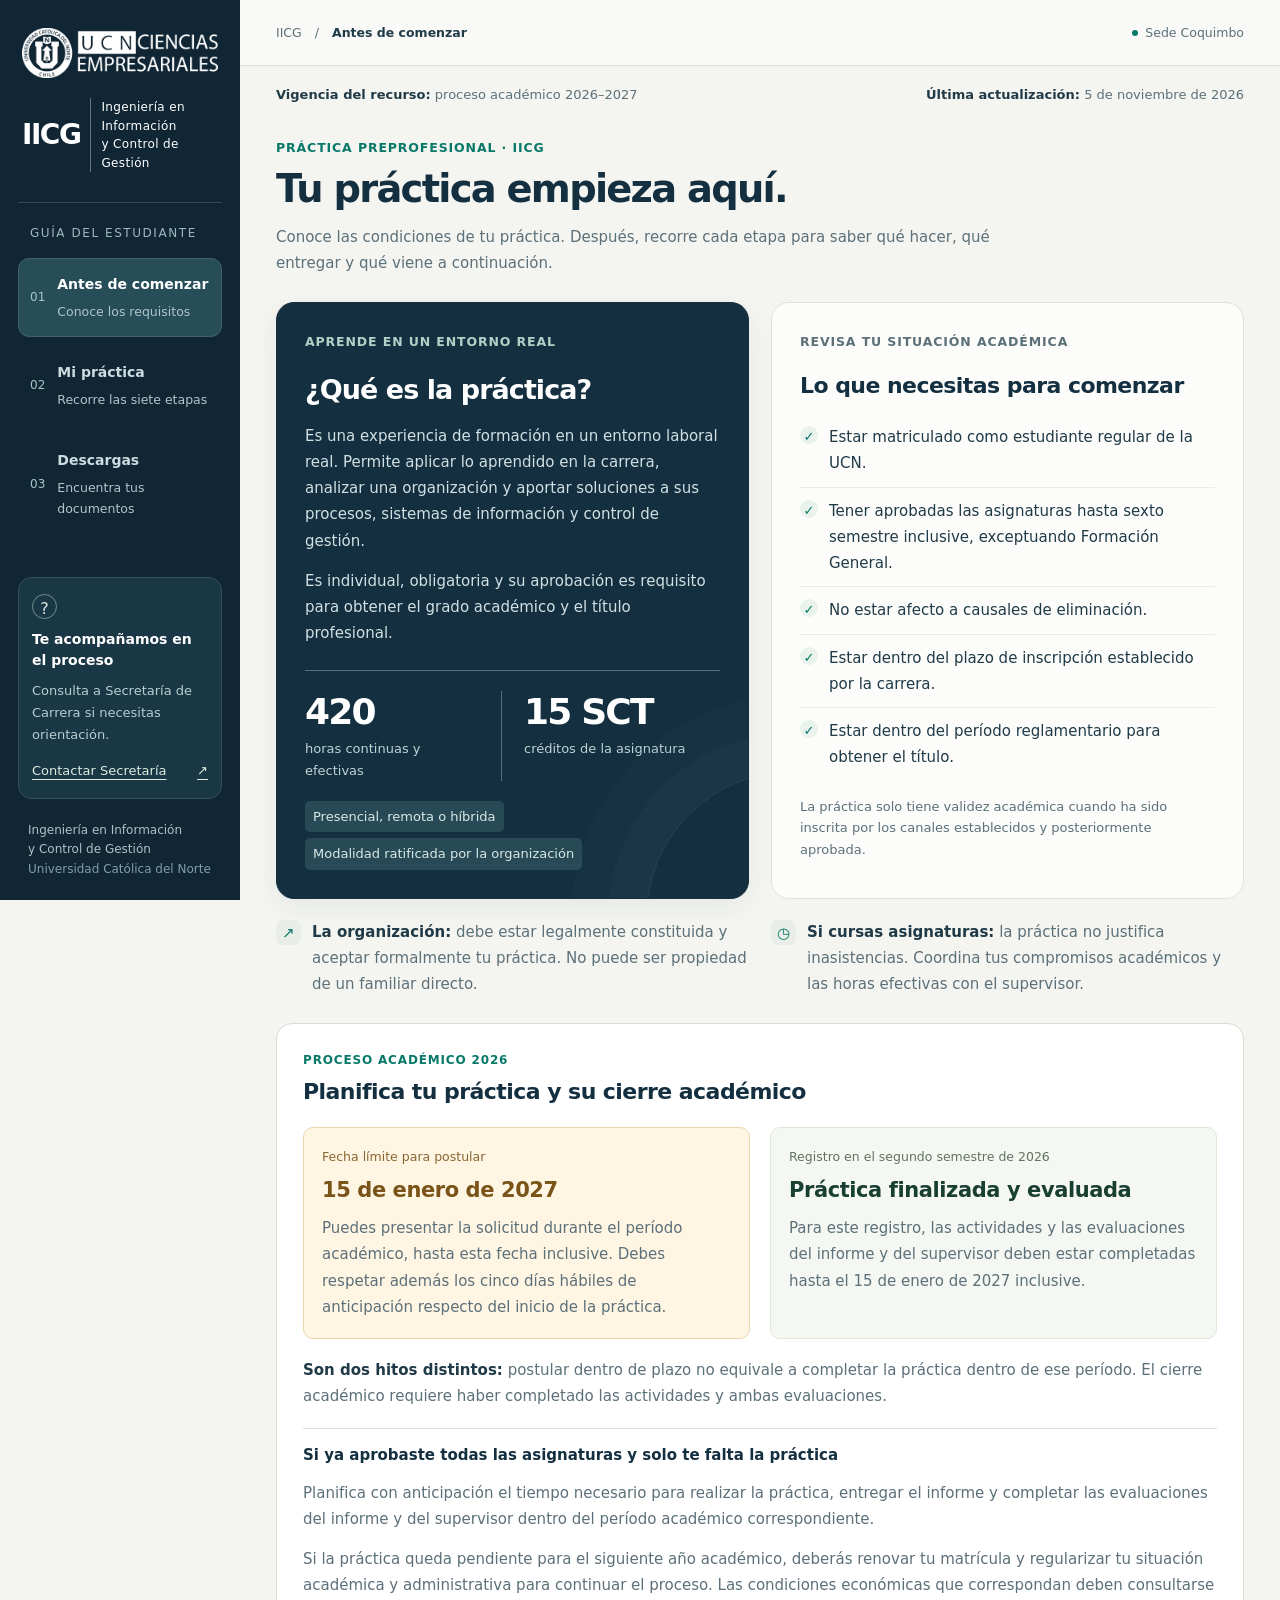
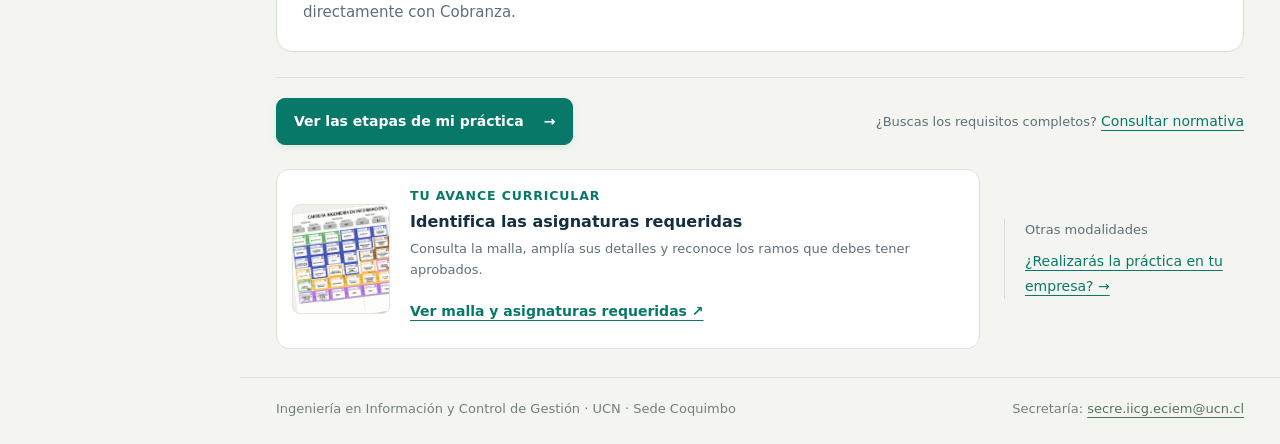
==== commit a3fb025e: "Ajusta tipografía a una escala intermedia de lectura" ====
--- a/index.html
+++ b/index.html
@@ -15,21 +15,21 @@
 
 #stage-title{scroll-margin-top:24px}#stage-title:focus{outline:none}.action-section{grid-column:1/-1;counter-increment:none!important;margin:22px 0 5px!important;padding:10px 0!important;border:0!important;display:block!important;color:var(--teal);font-size:.9375rem;list-style:none}.action-section:before{display:none!important}.supervisor-states{display:grid;gap:10px;margin:20px 0}.supervisor-states>div{border-left:3px solid var(--teal);background:var(--mint);padding:13px 16px;font-size:.9375rem}.supervisor-states p{margin:4px 0 0}.supervisor-states .failed{border-color:#a34e38;background:#fff1eb}.library-return{margin-bottom:20px}#curriculum-dialog[open]{display:flex;flex-direction:column;height:92dvh;max-height:92dvh;overflow:hidden}#curriculum-dialog .dialog-header,#curriculum-dialog .curriculum-controls,#curriculum-dialog .curriculum-intro{flex-shrink:0}#curriculum-dialog .curriculum-scroll{flex:1;min-height:90px;max-height:none;overflow:auto;overscroll-behavior:contain}#curriculum-dialog>p:last-child{font-size:.8125rem;margin:8px 0 0;flex-shrink:0}@media(max-width:760px){#curriculum-dialog[open]{height:96dvh;max-height:96dvh;width:96vw;padding:16px}#curriculum-dialog .curriculum-intro{line-height:1.45;margin:8px 0}#curriculum-dialog .curriculum-controls{margin:8px 0;gap:10px}.dialog-header h2{font-size:18px}}@media(prefers-reduced-motion:reduce){html{scroll-behavior:auto}.screen{animation:none}}
 .curriculum-image{margin-inline:auto}.brand{display:block}.brand img{display:block;width:100%;height:auto;margin-bottom:20px}.brand .brand-text{display:flex;align-items:center;gap:10px}.edition-strip{display:flex;flex-wrap:wrap;justify-content:space-between;gap:6px 24px;max-width:1500px;margin:18px auto 0;padding:0 36px;color:var(--muted);font-size:.8125rem;line-height:1.7}.edition-strip b{font-weight:600;color:var(--ink)}@media(max-width:760px){.edition-strip{padding:0 20px;font-size:.8125rem;margin-top:14px}}@media(max-width:380px){.edition-strip{padding:0 15px}}
-/* Escala de lectura: 16 px de base, etiquetas de 12–13 px y controles de 14–16 px. */
-html{font-size:100%}body{font-size:1rem;line-height:1.7}p,li,a,button,span{overflow-wrap:break-word}button,a{white-space:normal}
-.lead,.intro-copy,.requirements li,.support-note,.enterprise-screen .intro-copy,.planning-date p,.planning-explanation,.planning-enrollment p,.stage-main>.description,.action-text p,.decisions span,.deadline span,.parallel p,.insurance p,.grade-toggle p,.managed-document p,.start-gate p,.supervisor-states>div{font-size:1rem;line-height:1.75}
-.action-text h3,.library-row h3,.managed-document h3,.review-results>h3{font-size:1.0625rem;line-height:1.45}.action-text h3{margin-bottom:10px}
-.stage-main h2{font-size:clamp(1.5rem,2.3vw,1.875rem);line-height:1.3}.process-header h1{font-size:clamp(1.875rem,3vw,2.5rem)}.intro-definition h2{font-size:1.75rem}
-.primary,.outline,.mini-link,.stage-nav button,.document,.all-docs,.library-row>a,.document-tray .aside-block:last-child a{font-size:.9375rem;line-height:1.5}.primary,.outline,.stage-nav button{min-height:44px}.document{padding:14px;gap:10px}.document .name{flex:1;min-width:0}.all-docs{padding:8px 0}.file,.document-cover .file{font-size:.75rem}.document-cover{width:48px;height:62px}.library-row{grid-template-columns:48px minmax(0,1fr)}
-.library-row p,.library-body>p,.aside-block p,.document-tray .aside-block>p,.result,.weights,.grade-toggle summary,.curriculum-intro,.curriculum-controls{font-size:.9375rem;line-height:1.7}.aside-label,.document-tray .aside-label{font-size:.8125rem!important;letter-spacing:.06em}.eyebrow,.panel-kicker,.action-heading .eyebrow,.stage-meta span,.managed-label,.result b,.parallel span{font-size:.8125rem;letter-spacing:.07em}.action-heading>span:last-child{font-size:.8125rem}
-.facts span,.info-pills span,.intro-note,.intro-bottom p,.curriculum-copy>p:not(.eyebrow),.enterprise-link>span,.journey-heading p,#step-status,.edition-strip,.footer,.footer a,.footer .mini-link{font-size:.875rem;line-height:1.65}.curriculum-copy h3{font-size:1.0625rem}.curriculum-copy .outline,.enterprise-link .mini-link{font-size:.9375rem}.curriculum-copy .eyebrow,.journey-heading .eyebrow,.flow-group,.planning-label,.category-index,.category-count,.library-row .own-document,.library-body #library-status{font-size:.8125rem}.planning-date strong{font-size:1.375rem;line-height:1.4}
-.nav-copy strong{font-size:.9375rem;white-space:normal}.nav-copy small{font-size:.8125rem}.nav-index,.sidebar-caption,.sidebar-bottom,.brand span{font-size:.75rem}.sidebar-help strong{font-size:.9375rem}.sidebar-help p,.sidebar-help a{font-size:.875rem}.breadcrumb,.utility-meta{font-size:.8125rem}.sidebar-bottom{line-height:1.65}
-.flow button strong,.categories button{font-size:.9375rem;line-height:1.5}.flow button small,.categories button small{font-size:.8125rem;line-height:1.5}.flow-num{font-size:.8125rem;width:28px;height:28px}.flow button{grid-template-columns:28px minmax(0,1fr);padding:12px 7px}.flow-group{margin-top:18px;line-height:1.5}.categories button{padding:16px}.route-label{font-size:.8125rem;white-space:normal}.actions li:before{font-size:.8125rem}.actions li{padding:20px 18px 20px 44px}.action-section{font-size:1rem}.deadline b,.decisions b,.parallel b,.insurance b,.start-gate b{font-size:1.0625rem}
-#curriculum-dialog .curriculum-intro,#curriculum-dialog>p:last-child{font-size:.875rem;line-height:1.6}#curriculum-dialog .curriculum-controls{font-size:.875rem}#curriculum-dialog .curriculum-controls .outline,#close-curriculum{font-size:.875rem;min-height:44px}.curriculum-controls label{line-height:1.5}.curriculum-controls input{width:18px;height:18px;flex-shrink:0}.edition-strip{gap:8px 24px}
+/* Escala de lectura intermedia: contenido de 15 px, etiquetas de 12–12,5 px y controles de 13–14 px. */
+html{font-size:100%}body{font-size:.9375rem;line-height:1.7}p,li,a,button,span{overflow-wrap:break-word}button,a{white-space:normal}
+.lead,.intro-copy,.requirements li,.support-note,.enterprise-screen .intro-copy,.planning-date p,.planning-explanation,.planning-enrollment p,.stage-main>.description,.action-text p,.decisions span,.deadline span,.parallel p,.insurance p,.grade-toggle p,.managed-document p,.start-gate p,.supervisor-states>div{font-size:.9375rem;line-height:1.75}
+.action-text h3,.library-row h3,.managed-document h3,.review-results>h3{font-size:1rem;line-height:1.45}.action-text h3{margin-bottom:10px}
+.stage-main h2{font-size:clamp(1.4375rem,2.3vw,1.75rem);line-height:1.3}.process-header h1{font-size:clamp(1.75rem,3vw,2.375rem)}.intro-definition h2{font-size:1.6875rem}
+.primary,.outline,.mini-link,.stage-nav button,.document,.all-docs,.library-row>a,.document-tray .aside-block:last-child a{font-size:.875rem;line-height:1.5}.primary,.outline,.stage-nav button{min-height:44px}.document{padding:14px;gap:10px}.document .name{flex:1;min-width:0}.all-docs{padding:8px 0}.file,.document-cover .file{font-size:.75rem}.document-cover{width:48px;height:62px}.library-row{grid-template-columns:48px minmax(0,1fr)}
+.library-row p,.library-body>p,.aside-block p,.document-tray .aside-block>p,.result,.weights,.grade-toggle summary,.curriculum-intro,.curriculum-controls{font-size:.875rem;line-height:1.7}.aside-label,.document-tray .aside-label{font-size:.78125rem!important;letter-spacing:.06em}.eyebrow,.panel-kicker,.action-heading .eyebrow,.stage-meta span,.managed-label,.result b,.parallel span{font-size:.78125rem;letter-spacing:.07em}.action-heading>span:last-child{font-size:.78125rem}
+.facts span,.info-pills span,.intro-note,.intro-bottom p,.curriculum-copy>p:not(.eyebrow),.enterprise-link>span,.journey-heading p,#step-status,.edition-strip,.footer,.footer a,.footer .mini-link{font-size:.8125rem;line-height:1.65}.curriculum-copy h3{font-size:1rem}.curriculum-copy .outline,.enterprise-link .mini-link{font-size:.875rem}.curriculum-copy .eyebrow,.journey-heading .eyebrow,.flow-group,.planning-label,.category-index,.category-count,.library-row .own-document,.library-body #library-status{font-size:.78125rem}.planning-date strong{font-size:1.3125rem;line-height:1.4}
+.nav-copy strong{font-size:.875rem;white-space:normal}.nav-copy small{font-size:.78125rem}.nav-index,.sidebar-caption,.sidebar-bottom,.brand span{font-size:.75rem}.sidebar-help strong{font-size:.875rem}.sidebar-help p,.sidebar-help a{font-size:.8125rem}.breadcrumb,.utility-meta{font-size:.78125rem}.sidebar-bottom{line-height:1.65}
+.flow button strong,.categories button{font-size:.875rem;line-height:1.5}.flow button small,.categories button small{font-size:.78125rem;line-height:1.5}.flow-num{font-size:.78125rem;width:28px;height:28px}.flow button{grid-template-columns:28px minmax(0,1fr);padding:12px 7px}.flow-group{margin-top:18px;line-height:1.5}.categories button{padding:16px}.route-label{font-size:.78125rem;white-space:normal}.actions li:before{font-size:.78125rem}.actions li{padding:20px 18px 20px 44px}.action-section{font-size:.9375rem}.deadline b,.decisions b,.parallel b,.insurance b,.start-gate b{font-size:1rem}
+#curriculum-dialog .curriculum-intro,#curriculum-dialog>p:last-child{font-size:.8125rem;line-height:1.6}#curriculum-dialog .curriculum-controls{font-size:.8125rem}#curriculum-dialog .curriculum-controls .outline,#close-curriculum{font-size:.8125rem;min-height:44px}.curriculum-controls label{line-height:1.5}.curriculum-controls input{width:18px;height:18px;flex-shrink:0}.edition-strip{gap:8px 24px}
 @media(min-width:1101px){.app-frame{grid-template-columns:240px minmax(0,1fr)}.process-body{grid-template-columns:200px minmax(0,1fr);gap:24px}}
 @media(max-width:1100px){.actions,#library-list{grid-template-columns:1fr}.process-body{grid-template-columns:175px minmax(0,1fr);gap:20px}.intro-layout{grid-template-columns:1fr}.intro-tools{grid-template-columns:1fr}.enterprise-link{padding:0;border:0}.brand span{font-size:.75rem}}
-@media(max-width:760px){main{padding-left:20px;padding-right:20px}.process-body{display:block}.process-header .lead{font-size:1rem}.flow button{flex:0 0 142px;min-height:118px;padding:13px}.flow button strong{font-size:.9375rem}.flow button small{font-size:.8125rem}.flow-num{width:28px;height:28px}.nav-main{width:100%;display:grid;grid-template-columns:repeat(3,minmax(0,1fr));gap:4px}.sidebar-nav button{padding:10px 6px;gap:6px;min-height:52px}.nav-copy strong{font-size:.875rem;white-space:normal}.nav-copy small{display:none}.nav-index{display:none}.categories{flex-direction:column;gap:8px}.categories button{display:grid;grid-template-columns:26px minmax(0,1fr) auto;gap:8px;align-items:center;font-size:.9375rem;padding:14px 12px}.category-index,.category-count{margin:0;font-size:.75rem}.category-name{min-width:0}.stage-main{padding:22px}.stage-nav{flex-wrap:wrap}.stage-nav .primary{max-width:100%}.stage-meta{flex-wrap:wrap}.intro-bottom{flex-wrap:wrap;align-items:flex-start}.footer{font-size:.875rem}.edition-strip{font-size:.8125rem}.curriculum-controls{gap:10px}#curriculum-dialog .curriculum-intro{font-size:.8125rem;line-height:1.45}#curriculum-dialog>p:last-child{font-size:.8125rem;line-height:1.4}#curriculum-dialog .curriculum-controls{font-size:.8125rem}#curriculum-dialog .curriculum-controls .outline{font-size:.8125rem}.dialog-header h2{font-size:1.25rem}}
-@media(max-width:380px){main{padding-left:15px;padding-right:15px}.stage-main{padding:18px}.nav-copy strong{font-size:.8125rem}.categories button{grid-template-columns:24px minmax(0,1fr)}.category-count{grid-column:2;justify-self:start}.library-row{padding:18px}.actions li{padding-right:15px}.facts>div{padding:0 12px}}
+@media(max-width:760px){main{padding-left:20px;padding-right:20px}.process-body{display:block}.process-header .lead{font-size:.9375rem}.flow button{flex:0 0 142px;min-height:118px;padding:13px}.flow button strong{font-size:.875rem}.flow button small{font-size:.78125rem}.flow-num{width:28px;height:28px}.nav-main{width:100%;display:grid;grid-template-columns:repeat(3,minmax(0,1fr));gap:4px}.sidebar-nav button{padding:10px 6px;gap:6px;min-height:52px}.nav-copy strong{font-size:.8125rem;white-space:normal}.nav-copy small{display:none}.nav-index{display:none}.categories{flex-direction:column;gap:8px}.categories button{display:grid;grid-template-columns:26px minmax(0,1fr) auto;gap:8px;align-items:center;font-size:.875rem;padding:14px 12px}.category-index,.category-count{margin:0;font-size:.75rem}.category-name{min-width:0}.stage-main{padding:22px}.stage-nav{flex-wrap:wrap}.stage-nav .primary{max-width:100%}.stage-meta{flex-wrap:wrap}.intro-bottom{flex-wrap:wrap;align-items:flex-start}.footer{font-size:.8125rem}.edition-strip{font-size:.78125rem}.curriculum-controls{gap:10px}#curriculum-dialog .curriculum-intro{font-size:.78125rem;line-height:1.45}#curriculum-dialog>p:last-child{font-size:.78125rem;line-height:1.4}#curriculum-dialog .curriculum-controls{font-size:.78125rem}#curriculum-dialog .curriculum-controls .outline{font-size:.78125rem}.dialog-header h2{font-size:1.1875rem}}
+@media(max-width:380px){main{padding-left:15px;padding-right:15px}.stage-main{padding:18px}.nav-copy strong{font-size:.78125rem}.categories button{grid-template-columns:24px minmax(0,1fr)}.category-count{grid-column:2;justify-self:start}.library-row{padding:18px}.actions li{padding-right:15px}.facts>div{padding:0 12px}}
 @media print{body{font-size:11pt}.edition-strip{font-size:10pt}.action-text p{font-size:11pt}}
 </style></head><body><a href="#main" class="skip">Saltar al contenido</a><div class="app-frame"><aside class="app-sidebar" aria-label="Guía de navegación"><div class="brand"><img src="assets/logo-eciem.png" alt="Universidad Católica del Norte Ciencias Empresariales"><div class="brand-text"><b>IICG</b><span>Ingeniería en Información<br>y Control de Gestión</span></div></div><div class="sidebar-caption">GUÍA DEL ESTUDIANTE</div><nav class="sidebar-nav" aria-label="Navegación principal"><div class="nav-main"><button type="button" data-screen="intro" aria-pressed="true"><span class="nav-index" aria-hidden="true">01</span><span class="nav-copy"><strong>Antes de comenzar</strong><small>Conoce los requisitos</small></span></button><button type="button" data-screen="process" aria-pressed="false"><span class="nav-index" aria-hidden="true">02</span><span class="nav-copy"><strong>Mi práctica</strong><small>Recorre las siete etapas</small></span></button><button type="button" data-screen="library" aria-pressed="false"><span class="nav-index" aria-hidden="true">03</span><span class="nav-copy"><strong>Descargas</strong><small>Encuentra tus documentos</small></span></button></div></nav><div class="sidebar-help"><span class="help-mark" aria-hidden="true">?</span><strong>Te acompañamos en el proceso</strong><p>Consulta a Secretaría de Carrera si necesitas orientación.</p><a href="mailto:secre.iicg.eciem@ucn.cl">Contactar Secretaría <span aria-hidden="true">↗</span></a></div><div class="sidebar-bottom">Ingeniería en Información<br>y Control de Gestión<br><span>Universidad Católica del Norte</span></div></aside><div class="app-workspace"><header class="utility-bar"><div class="breadcrumb"><span>IICG</span><span aria-hidden="true">/</span><strong id="view-name">Antes de comenzar</strong></div><div class="utility-meta"><span class="campus-dot" aria-hidden="true"></span>Sede Coquimbo</div></header><div class="edition-strip" aria-label="Vigencia y actualización del recurso"><span><b>Vigencia del recurso:</b> <span data-calendar="edition"></span></span><span><b>Última actualización:</b> <time data-updated-date></time></span></div><main id="main">
 <section class="screen" id="intro"><div class="page-heading"><p class="eyebrow">Práctica preprofesional · IICG</p><h1>Tu práctica empieza aquí.</h1><p class="lead">Conoce las condiciones de tu práctica. Después, recorre cada etapa para saber qué hacer, qué entregar y qué viene a continuación.</p></div><div class="intro-layout"><article class="panel intro-definition"><p class="panel-kicker">APRENDE EN UN ENTORNO REAL</p><h2>¿Qué es la práctica?</h2><p class="intro-copy">Es una experiencia de formación en un entorno laboral real. Permite aplicar lo aprendido en la carrera, analizar una organización y aportar soluciones a sus procesos, sistemas de información y control de gestión.</p><p class="intro-copy">Es individual, obligatoria y su aprobación es requisito para obtener el grado académico y el título profesional.</p><div class="facts"><div><strong>420</strong><span>horas continuas y efectivas</span></div><div><strong>15 SCT</strong><span>créditos de la asignatura</span></div></div><div class="info-pills"><span>Presencial, remota o híbrida</span><span>Modalidad ratificada por la organización</span></div></article><article class="panel intro-requirements"><p class="panel-kicker">REVISA TU SITUACIÓN ACADÉMICA</p><h2>Lo que necesitas para comenzar</h2><ul class="requirements"><li>Estar matriculado como estudiante regular de la UCN.</li><li>Tener aprobadas las asignaturas hasta sexto semestre inclusive, exceptuando Formación General.</li><li>No estar afecto a causales de eliminación.</li><li>Estar dentro del plazo de inscripción establecido por la carrera.</li><li>Estar dentro del período reglamentario para obtener el título.</li></ul><p class="intro-note">La práctica solo tiene validez académica cuando ha sido inscrita por los canales establecidos y posteriormente aprobada.</p></article></div><div class="intro-support"><p class=" support-note"><span class="support-icon" aria-hidden="true">↗</span><b>La organización:</b> debe estar legalmente constituida y aceptar formalmente tu práctica. No puede ser propiedad de un familiar directo.</p><p class=" support-note"><span class="support-icon" aria-hidden="true">◷</span><b>Si cursas asignaturas:</b> la práctica no justifica inasistencias. Coordina tus compromisos académicos y las horas efectivas con el supervisor.</p></div><section class="academic-planning" id="academic-planning" aria-labelledby="academic-planning-title"><div class="planning-heading"><div><p class="eyebrow">PROCESO ACADÉMICO <span data-calendar="year"></span></p><h2 id="academic-planning-title">Planifica tu práctica y su cierre académico</h2></div></div><div class="planning-dates"><div class="planning-date"><span class="planning-label">Fecha límite para postular</span><strong><span data-calendar="deadline"></span></strong><p>Puedes presentar la solicitud durante el período académico, hasta esta fecha inclusive. Debes respetar además los cinco días hábiles de anticipación respecto del inicio de la práctica.</p></div><div class="planning-date"><span class="planning-label">Registro en el <span data-calendar="period"></span></span><strong>Práctica finalizada y evaluada</strong><p>Para este registro, las actividades y las evaluaciones del informe y del supervisor deben estar completadas hasta el <span data-calendar="deadline"></span> inclusive.</p></div></div><p class="planning-explanation"><b>Son dos hitos distintos:</b> postular dentro de plazo no equivale a completar la práctica dentro de ese período. El cierre académico requiere haber completado las actividades y ambas evaluaciones.</p><div class="planning-enrollment"><h3>Si ya aprobaste todas las asignaturas y solo te falta la práctica</h3><p>Planifica con anticipación el tiempo necesario para realizar la práctica, entregar el informe y completar las evaluaciones del informe y del supervisor dentro del período académico correspondiente.</p><p>Si la práctica queda pendiente para el siguiente año académico, deberás renovar tu matrícula y regularizar tu situación académica y administrativa para continuar el proceso. Las condiciones económicas que correspondan deben consultarse directamente con Cobranza.</p></div></section><div class="intro-bottom start-strip"><button class="primary" type="button" id="start">Ver las etapas de mi práctica <span aria-hidden="true">→</span></button><p>¿Buscas los requisitos completos? <button type="button" class="mini-link" data-library="normativa">Consultar normativa</button></p></div><div class="intro-tools"><div class="curriculum-launch"><div class="curriculum-thumb" aria-hidden="true"><img src="assets/malla-iicg-preview.webp" alt=""></div><div class="curriculum-copy"><p class="eyebrow">TU AVANCE CURRICULAR</p><h3>Identifica las asignaturas requeridas</h3><p>Consulta la malla, amplía sus detalles y reconoce los ramos que debes tener aprobados.</p><button class="outline" type="button" id="open-curriculum">Ver malla y asignaturas requeridas ↗</button></div></div><div class="enterprise-link"><span>Otras modalidades</span><button class="mini-link" type="button" id="own-link">¿Realizarás la práctica en tu empresa? →</button></div></div></section>
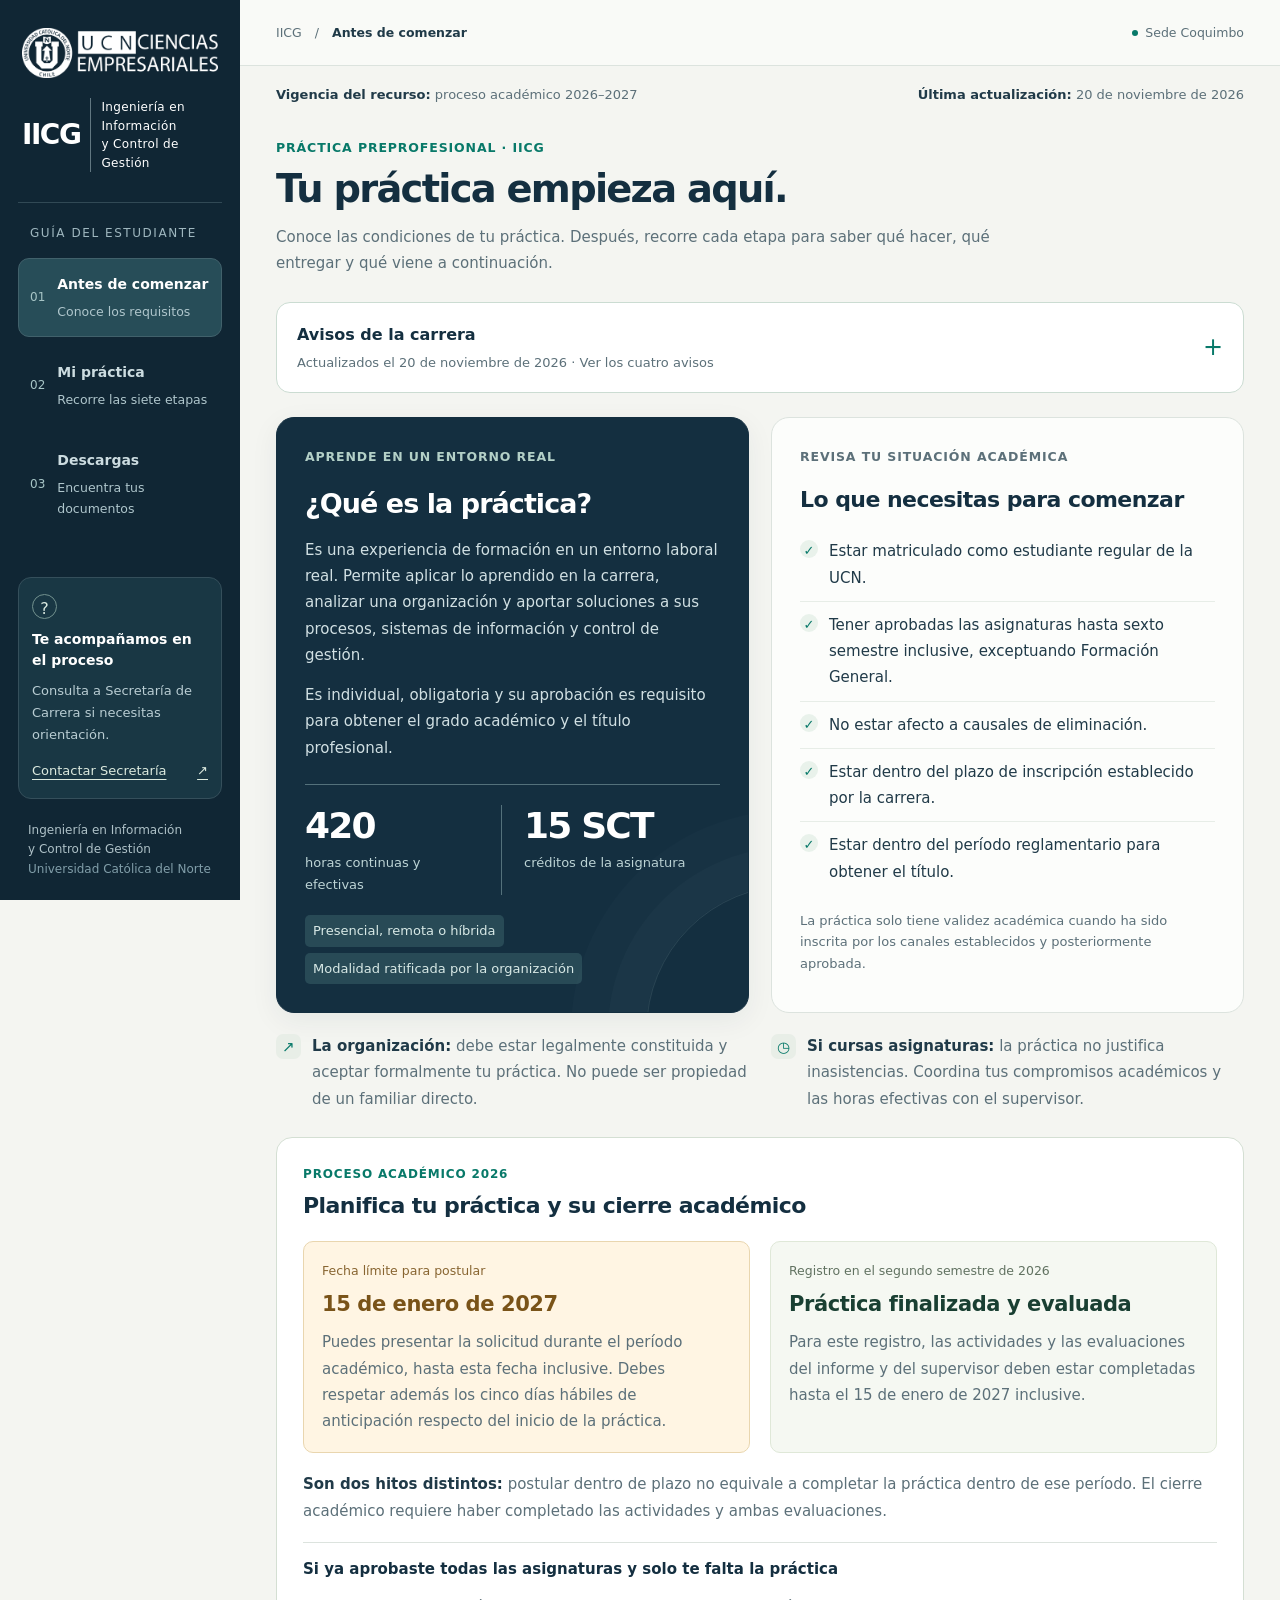
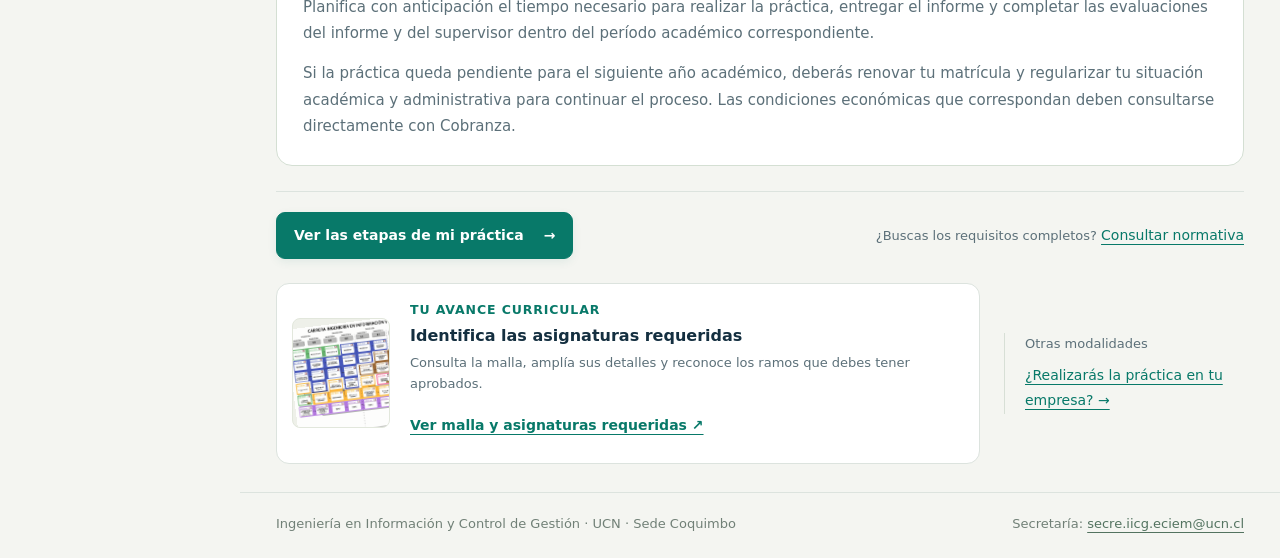
==== commit 9ddeee02: "Incorpora avisos sobre rubricas y documentacion 2026" ====
--- a/index.html
+++ b/index.html
@@ -31,11 +31,30 @@
 @media(max-width:760px){main{padding-left:20px;padding-right:20px}.process-body{display:block}.process-header .lead{font-size:.9375rem}.flow button{flex:0 0 142px;min-height:118px;padding:13px}.flow button strong{font-size:.875rem}.flow button small{font-size:.78125rem}.flow-num{width:28px;height:28px}.nav-main{width:100%;display:grid;grid-template-columns:repeat(3,minmax(0,1fr));gap:4px}.sidebar-nav button{padding:10px 6px;gap:6px;min-height:52px}.nav-copy strong{font-size:.8125rem;white-space:normal}.nav-copy small{display:none}.nav-index{display:none}.categories{flex-direction:column;gap:8px}.categories button{display:grid;grid-template-columns:26px minmax(0,1fr) auto;gap:8px;align-items:center;font-size:.875rem;padding:14px 12px}.category-index,.category-count{margin:0;font-size:.75rem}.category-name{min-width:0}.stage-main{padding:22px}.stage-nav{flex-wrap:wrap}.stage-nav .primary{max-width:100%}.stage-meta{flex-wrap:wrap}.intro-bottom{flex-wrap:wrap;align-items:flex-start}.footer{font-size:.8125rem}.edition-strip{font-size:.78125rem}.curriculum-controls{gap:10px}#curriculum-dialog .curriculum-intro{font-size:.78125rem;line-height:1.45}#curriculum-dialog>p:last-child{font-size:.78125rem;line-height:1.4}#curriculum-dialog .curriculum-controls{font-size:.78125rem}#curriculum-dialog .curriculum-controls .outline{font-size:.78125rem}.dialog-header h2{font-size:1.1875rem}}
 @media(max-width:380px){main{padding-left:15px;padding-right:15px}.stage-main{padding:18px}.nav-copy strong{font-size:.78125rem}.categories button{grid-template-columns:24px minmax(0,1fr)}.category-count{grid-column:2;justify-self:start}.library-row{padding:18px}.actions li{padding-right:15px}.facts>div{padding:0 12px}}
 @media print{body{font-size:11pt}.edition-strip{font-size:10pt}.action-text p{font-size:11pt}}
+
+/* Avisos del proceso académico 2026–2027 */
+.career-notices{background:#fff;border:1px solid #cbdcd2;border-radius:14px;margin:0 0 24px;padding:18px 20px}
+.career-notices>summary{cursor:pointer;display:flex;align-items:center;justify-content:space-between;gap:18px;color:var(--navy);font-weight:700;font-size:1rem;list-style:none}
+.career-notices>summary::-webkit-details-marker{display:none}
+.career-notices>summary:after{content:'+';font-size:24px;color:var(--teal);font-weight:400}
+.career-notices[open]>summary:after{content:'−'}
+.notice-summary{font-size:.875rem;line-height:1.65;color:var(--muted);margin:8px 0 0}
+.notice-updated{font-size:.8125rem;color:var(--muted);font-weight:400;display:block;margin-top:3px}
+.notice-grid{display:grid;grid-template-columns:1fr 1fr;gap:18px 24px;margin-top:18px;padding-top:18px;border-top:1px solid var(--line)}
+.notice-grid article h3,.context-notice h3{font-size:1rem;margin:0 0 7px}
+.notice-grid article p,.context-notice p{font-size:.875rem;line-height:1.75;color:var(--muted);margin:0 0 8px}
+.notice-grid article p:last-child,.context-notice p:last-child{margin-bottom:0}
+.context-notices{display:grid;gap:10px;margin:0 0 20px}
+.context-notice{padding:16px 18px;background:#f0f6f2;border:1px solid #d3e3d9;border-radius:10px}
+.context-notice.notice-documents{background:#fff7e8;border-color:#ead6b3}
+.library-body>.context-notices{margin-top:18px}
+@media(max-width:760px){.notice-grid{grid-template-columns:1fr}.career-notices{padding:16px}.career-notices>summary{align-items:flex-start}.notice-grid article p,.context-notice p{font-size:.9375rem}}
+
 </style></head><body><a href="#main" class="skip">Saltar al contenido</a><div class="app-frame"><aside class="app-sidebar" aria-label="Guía de navegación"><div class="brand"><img src="assets/logo-eciem.png" alt="Universidad Católica del Norte Ciencias Empresariales"><div class="brand-text"><b>IICG</b><span>Ingeniería en Información<br>y Control de Gestión</span></div></div><div class="sidebar-caption">GUÍA DEL ESTUDIANTE</div><nav class="sidebar-nav" aria-label="Navegación principal"><div class="nav-main"><button type="button" data-screen="intro" aria-pressed="true"><span class="nav-index" aria-hidden="true">01</span><span class="nav-copy"><strong>Antes de comenzar</strong><small>Conoce los requisitos</small></span></button><button type="button" data-screen="process" aria-pressed="false"><span class="nav-index" aria-hidden="true">02</span><span class="nav-copy"><strong>Mi práctica</strong><small>Recorre las siete etapas</small></span></button><button type="button" data-screen="library" aria-pressed="false"><span class="nav-index" aria-hidden="true">03</span><span class="nav-copy"><strong>Descargas</strong><small>Encuentra tus documentos</small></span></button></div></nav><div class="sidebar-help"><span class="help-mark" aria-hidden="true">?</span><strong>Te acompañamos en el proceso</strong><p>Consulta a Secretaría de Carrera si necesitas orientación.</p><a href="mailto:secre.iicg.eciem@ucn.cl">Contactar Secretaría <span aria-hidden="true">↗</span></a></div><div class="sidebar-bottom">Ingeniería en Información<br>y Control de Gestión<br><span>Universidad Católica del Norte</span></div></aside><div class="app-workspace"><header class="utility-bar"><div class="breadcrumb"><span>IICG</span><span aria-hidden="true">/</span><strong id="view-name">Antes de comenzar</strong></div><div class="utility-meta"><span class="campus-dot" aria-hidden="true"></span>Sede Coquimbo</div></header><div class="edition-strip" aria-label="Vigencia y actualización del recurso"><span><b>Vigencia del recurso:</b> <span data-calendar="edition"></span></span><span><b>Última actualización:</b> <time data-updated-date></time></span></div><main id="main">
-<section class="screen" id="intro"><div class="page-heading"><p class="eyebrow">Práctica preprofesional · IICG</p><h1>Tu práctica empieza aquí.</h1><p class="lead">Conoce las condiciones de tu práctica. Después, recorre cada etapa para saber qué hacer, qué entregar y qué viene a continuación.</p></div><div class="intro-layout"><article class="panel intro-definition"><p class="panel-kicker">APRENDE EN UN ENTORNO REAL</p><h2>¿Qué es la práctica?</h2><p class="intro-copy">Es una experiencia de formación en un entorno laboral real. Permite aplicar lo aprendido en la carrera, analizar una organización y aportar soluciones a sus procesos, sistemas de información y control de gestión.</p><p class="intro-copy">Es individual, obligatoria y su aprobación es requisito para obtener el grado académico y el título profesional.</p><div class="facts"><div><strong>420</strong><span>horas continuas y efectivas</span></div><div><strong>15 SCT</strong><span>créditos de la asignatura</span></div></div><div class="info-pills"><span>Presencial, remota o híbrida</span><span>Modalidad ratificada por la organización</span></div></article><article class="panel intro-requirements"><p class="panel-kicker">REVISA TU SITUACIÓN ACADÉMICA</p><h2>Lo que necesitas para comenzar</h2><ul class="requirements"><li>Estar matriculado como estudiante regular de la UCN.</li><li>Tener aprobadas las asignaturas hasta sexto semestre inclusive, exceptuando Formación General.</li><li>No estar afecto a causales de eliminación.</li><li>Estar dentro del plazo de inscripción establecido por la carrera.</li><li>Estar dentro del período reglamentario para obtener el título.</li></ul><p class="intro-note">La práctica solo tiene validez académica cuando ha sido inscrita por los canales establecidos y posteriormente aprobada.</p></article></div><div class="intro-support"><p class=" support-note"><span class="support-icon" aria-hidden="true">↗</span><b>La organización:</b> debe estar legalmente constituida y aceptar formalmente tu práctica. No puede ser propiedad de un familiar directo.</p><p class=" support-note"><span class="support-icon" aria-hidden="true">◷</span><b>Si cursas asignaturas:</b> la práctica no justifica inasistencias. Coordina tus compromisos académicos y las horas efectivas con el supervisor.</p></div><section class="academic-planning" id="academic-planning" aria-labelledby="academic-planning-title"><div class="planning-heading"><div><p class="eyebrow">PROCESO ACADÉMICO <span data-calendar="year"></span></p><h2 id="academic-planning-title">Planifica tu práctica y su cierre académico</h2></div></div><div class="planning-dates"><div class="planning-date"><span class="planning-label">Fecha límite para postular</span><strong><span data-calendar="deadline"></span></strong><p>Puedes presentar la solicitud durante el período académico, hasta esta fecha inclusive. Debes respetar además los cinco días hábiles de anticipación respecto del inicio de la práctica.</p></div><div class="planning-date"><span class="planning-label">Registro en el <span data-calendar="period"></span></span><strong>Práctica finalizada y evaluada</strong><p>Para este registro, las actividades y las evaluaciones del informe y del supervisor deben estar completadas hasta el <span data-calendar="deadline"></span> inclusive.</p></div></div><p class="planning-explanation"><b>Son dos hitos distintos:</b> postular dentro de plazo no equivale a completar la práctica dentro de ese período. El cierre académico requiere haber completado las actividades y ambas evaluaciones.</p><div class="planning-enrollment"><h3>Si ya aprobaste todas las asignaturas y solo te falta la práctica</h3><p>Planifica con anticipación el tiempo necesario para realizar la práctica, entregar el informe y completar las evaluaciones del informe y del supervisor dentro del período académico correspondiente.</p><p>Si la práctica queda pendiente para el siguiente año académico, deberás renovar tu matrícula y regularizar tu situación académica y administrativa para continuar el proceso. Las condiciones económicas que correspondan deben consultarse directamente con Cobranza.</p></div></section><div class="intro-bottom start-strip"><button class="primary" type="button" id="start">Ver las etapas de mi práctica <span aria-hidden="true">→</span></button><p>¿Buscas los requisitos completos? <button type="button" class="mini-link" data-library="normativa">Consultar normativa</button></p></div><div class="intro-tools"><div class="curriculum-launch"><div class="curriculum-thumb" aria-hidden="true"><img src="assets/malla-iicg-preview.webp" alt=""></div><div class="curriculum-copy"><p class="eyebrow">TU AVANCE CURRICULAR</p><h3>Identifica las asignaturas requeridas</h3><p>Consulta la malla, amplía sus detalles y reconoce los ramos que debes tener aprobados.</p><button class="outline" type="button" id="open-curriculum">Ver malla y asignaturas requeridas ↗</button></div></div><div class="enterprise-link"><span>Otras modalidades</span><button class="mini-link" type="button" id="own-link">¿Realizarás la práctica en tu empresa? →</button></div></div></section>
-<section class="screen" id="process" hidden><div class="process-header"><div><p class="eyebrow" id="process-eyebrow">Tu recorrido</p><h1 id="process-title">Mi práctica, en siete etapas</h1><p class="lead" id="process-lead">Selecciona una etapa del flujo para ver sus acciones, documentos y plazos.</p></div><span class="route-label" id="route-label">Práctica tradicional</span></div><div class="process-body"><aside class="journey"><div class="journey-heading"><span class="eyebrow">MAPA DEL PROCESO</span><p>Selecciona la etapa que quieres consultar.</p></div><nav class="flow" id="flow" aria-label="Etapas de la práctica"></nav></aside><div class="stage-workspace"><div class="stage-layout"><article class="stage-main" id="stage" aria-labelledby="stage-title"><div class="stage-meta"><span id="stage-position"></span><span id="stage-phase"></span></div><h2 tabindex="-1" id="stage-title"></h2><p class="description" id="stage-intro"></p><div class="stage-facts"><div class="aside-block"><p class="aside-label">Cuándo</p><p id="stage-time"></p></div><div class="aside-block"><p class="aside-label">Quiénes participan</p><p id="stage-who"></p></div></div><div id="stage-notice" hidden></div><div class="action-heading"><span class="eyebrow">QUÉ DEBES HACER</span><span>Acciones de esta etapa</span></div><ol class="actions" id="actions"></ol><div id="stage-visual" hidden></div><div id="evaluation" hidden></div><div class="result"><span class="result-mark" aria-hidden="true">→</span><b>Al terminar esta etapa</b><span id="stage-result"></span></div><div class="stage-nav"><button class="outline" type="button" id="previous">← Anterior</button><button class="primary" type="button" id="next">Siguiente →</button></div></article><aside class="stage-aside document-tray" aria-label="Información de la etapa"><div class="aside-block"><p class="aside-label">Documentos de esta etapa</p><div id="stage-docs"></div><div class="managed-document" id="managed-document" hidden></div><button class="all-docs" type="button" data-library="inscripcion">Ver biblioteca de descargas →</button></div><div class="aside-block"><p class="aside-label">¿Necesitas orientación?</p><p><a href="mailto:secre.iicg.eciem@ucn.cl">Contacta a Secretaría de Carrera</a></p></div></aside></div><p class="intro-note" id="step-status" aria-live="polite"></p></div></div></section>
-<section class="screen" id="library" hidden><div class="page-heading library-heading"><p class="eyebrow">Documentos para tu práctica</p><h1>Biblioteca de descargas</h1><p class="lead">Elige una categoría y descarga el documento que necesitas. Las rúbricas y plantillas se consultan directamente en sus archivos.</p></div><div class="library-layout"><nav class="categories" aria-label="Categorías de descargas"><button type="button" data-category="normativa" aria-pressed="true"><span class="category-index">01</span><span class="category-name">Normativa y reglamentación</span><small>Reglas y programa de estudio</small><span class="category-count">3 documentos</span></button><button type="button" data-category="inscripcion" aria-pressed="false"><span class="category-index">02</span><span class="category-name">Inscripción</span><small>Plan y formularios</small><span class="category-count">3 documentos</span></button><button type="button" data-category="evaluacion" aria-pressed="false"><span class="category-index">03</span><span class="category-name">Rúbricas y plantilla de informe</span><small>Criterios y estructura</small><span class="category-count">5 documentos</span></button></nav><div class="library-body"><button type="button" class="outline library-return" id="library-return" hidden>← Volver a la etapa consultada</button><h2 id="library-title"></h2><p id="library-description"></p><div id="library-list"></div><p id="library-status" class="intro-note" aria-live="polite"></p></div></div></section>
-<section class="screen enterprise-screen" id="own" hidden><p class="eyebrow">Práctica preprofesional</p><h1>Práctica en empresa propia</h1><p class="lead">Si eres propietario de una empresa y trabajas a tiempo completo en ella, puedes presentar una solicitud fundada a Jefatura de Carrera para realizar la práctica en tu emprendimiento.</p><div class="intro-layout"><article class="panel"><h2>Antes de solicitarla</h2><p class="intro-copy">Debes fundamentar cómo tu ausencia afectaría el funcionamiento y los resultados de la empresa. La solicitud requiere revisión y autorización de Jefatura.</p><ul class="requirements"><li>Carta de solicitud e inicio de actividades.</li><li>Extracto de constitución cuando corresponda.</li><li>Último estado de situación financiera.</li><li>Otros respaldos pertinentes, como contratos o proyectos adjudicados.</li></ul></article><article class="panel"><h2>Cómo se evalúa</h2><p class="intro-copy">El informe debe evidenciar la gestión del negocio, problemáticas abordadas, soluciones y resultados. La presentación y defensa reemplaza la evaluación del empleador.</p><div class="facts"><div><strong>70%</strong><span>informe del emprendimiento</span></div><div><strong>30%</strong><span>presentación y defensa</span></div></div></article></div><div class="intro-bottom"><button class="primary" type="button" id="own-start">Ver el proceso de empresa propia →</button><button class="mini-link" type="button" data-screen="intro">← Volver a Antes de comenzar</button></div></section></main><footer class="footer"><span>Ingeniería en Información y Control de Gestión · UCN · Sede Coquimbo</span><button class="mini-link" id="return-traditional" type="button" hidden>← Volver a práctica tradicional</button><span>Secretaría: <a href="mailto:secre.iicg.eciem@ucn.cl">secre.iicg.eciem@ucn.cl</a></span></footer></div></div><dialog id="curriculum-dialog" aria-labelledby="curriculum-title"><div class="dialog-header"><div><p class="eyebrow">Requisitos académicos</p><h2 id="curriculum-title">Asignaturas que debes tener aprobadas</h2></div><button type="button" class="outline" id="close-curriculum" aria-label="Cerrar malla curricular">Cerrar ×</button></div><p class="curriculum-intro">Todas las asignaturas de los semestres I a VI, exceptuando Formación General. Los recuadros amarillos con borde naranjo destacan las asignaturas requeridas; la franja morada de Formación General no forma parte de este requisito.</p><div class="curriculum-controls"><label><input id="show-highlights" type="checkbox" checked> Destacar asignaturas requeridas</label><button type="button" class="outline" id="zoom-curriculum" aria-pressed="false">Ampliar malla</button><a href="assets/malla-iicg-2026.png" download>Descargar malla PNG ↓</a></div><div class="curriculum-scroll"><div class="curriculum-image" id="curriculum-image"><img src="assets/malla-iicg-preview.webp" alt="Malla curricular IICG 2026, organizada en diez semestres. Se requieren las asignaturas de los seis primeros semestres, excepto Formación General."><svg id="curriculum-highlights" viewbox="0 0 1822 1376" aria-hidden="true"><rect x="35" y="226" width="143" height="111" rx="7"></rect><rect x="35" y="345" width="143" height="115" rx="7"></rect><rect x="35" y="474" width="143" height="107" rx="7"></rect><rect x="35" y="590" width="143" height="121" rx="7"></rect><rect x="35" y="718" width="143" height="117" rx="7"></rect><rect x="214" y="226" width="140" height="111" rx="7"></rect><rect x="214" y="345" width="140" height="115" rx="7"></rect><rect x="214" y="474" width="140" height="107" rx="7"></rect><rect x="214" y="590" width="140" height="121" rx="7"></rect><rect x="214" y="718" width="140" height="117" rx="7"></rect><rect x="389" y="226" width="140" height="111" rx="7"></rect><rect x="389" y="345" width="140" height="115" rx="7"></rect><rect x="389" y="474" width="140" height="107" rx="7"></rect><rect x="389" y="590" width="140" height="121" rx="7"></rect><rect x="389" y="718" width="140" height="117" rx="7"></rect><rect x="554" y="226" width="147" height="111" rx="7"></rect><rect x="554" y="345" width="147" height="115" rx="7"></rect><rect x="554" y="474" width="147" height="107" rx="7"></rect><rect x="554" y="590" width="147" height="121" rx="7"></rect><rect x="554" y="718" width="147" height="117" rx="7"></rect><rect x="737" y="226" width="145" height="111" rx="7"></rect><rect x="737" y="345" width="145" height="115" rx="7"></rect><rect x="737" y="474" width="145" height="107" rx="7"></rect><rect x="737" y="590" width="145" height="121" rx="7"></rect><rect x="737" y="718" width="145" height="117" rx="7"></rect><rect x="903" y="226" width="153" height="111" rx="7"></rect><rect x="903" y="345" width="153" height="115" rx="7"></rect><rect x="903" y="474" width="153" height="107" rx="7"></rect><rect x="903" y="590" width="153" height="121" rx="7"></rect><rect x="903" y="718" width="153" height="117" rx="7"></rect></svg></div></div><p class="curriculum-intro">Esta visualización orienta la lectura del requisito. La carrera verifica la situación académica al revisar la inscripción.</p></dialog><script>const CALENDAR=Object.freeze({deadline:'15 de enero de 2027',period:'segundo semestre de 2026',year:'2026',shortDeadline:'15 de enero',edition:'proceso académico 2026–2027',updatedOn:'2026-11-05',updatedLabel:'5 de noviembre de 2026'});
+<section class="screen" id="intro"><div class="page-heading"><p class="eyebrow">Práctica preprofesional · IICG</p><h1>Tu práctica empieza aquí.</h1><p class="lead">Conoce las condiciones de tu práctica. Después, recorre cada etapa para saber qué hacer, qué entregar y qué viene a continuación.</p></div><details class="career-notices" id="career-notices"><summary><span>Avisos de la carrera<span class="notice-updated">Actualizados el 20 de noviembre de 2026 · Ver los cuatro avisos</span></span></summary><p class="notice-summary">Documentación 2026 obligatoria desde el 25 de noviembre. Rúbricas de informe 2025 vigentes mientras se comunica su actualización. Revisa también la información sobre competencias genéricas y plataforma institucional.</p><div class="notice-grid" id="career-notices-list"></div></details><div class="intro-layout"><article class="panel intro-definition"><p class="panel-kicker">APRENDE EN UN ENTORNO REAL</p><h2>¿Qué es la práctica?</h2><p class="intro-copy">Es una experiencia de formación en un entorno laboral real. Permite aplicar lo aprendido en la carrera, analizar una organización y aportar soluciones a sus procesos, sistemas de información y control de gestión.</p><p class="intro-copy">Es individual, obligatoria y su aprobación es requisito para obtener el grado académico y el título profesional.</p><div class="facts"><div><strong>420</strong><span>horas continuas y efectivas</span></div><div><strong>15 SCT</strong><span>créditos de la asignatura</span></div></div><div class="info-pills"><span>Presencial, remota o híbrida</span><span>Modalidad ratificada por la organización</span></div></article><article class="panel intro-requirements"><p class="panel-kicker">REVISA TU SITUACIÓN ACADÉMICA</p><h2>Lo que necesitas para comenzar</h2><ul class="requirements"><li>Estar matriculado como estudiante regular de la UCN.</li><li>Tener aprobadas las asignaturas hasta sexto semestre inclusive, exceptuando Formación General.</li><li>No estar afecto a causales de eliminación.</li><li>Estar dentro del plazo de inscripción establecido por la carrera.</li><li>Estar dentro del período reglamentario para obtener el título.</li></ul><p class="intro-note">La práctica solo tiene validez académica cuando ha sido inscrita por los canales establecidos y posteriormente aprobada.</p></article></div><div class="intro-support"><p class=" support-note"><span class="support-icon" aria-hidden="true">↗</span><b>La organización:</b> debe estar legalmente constituida y aceptar formalmente tu práctica. No puede ser propiedad de un familiar directo.</p><p class=" support-note"><span class="support-icon" aria-hidden="true">◷</span><b>Si cursas asignaturas:</b> la práctica no justifica inasistencias. Coordina tus compromisos académicos y las horas efectivas con el supervisor.</p></div><section class="academic-planning" id="academic-planning" aria-labelledby="academic-planning-title"><div class="planning-heading"><div><p class="eyebrow">PROCESO ACADÉMICO <span data-calendar="year"></span></p><h2 id="academic-planning-title">Planifica tu práctica y su cierre académico</h2></div></div><div class="planning-dates"><div class="planning-date"><span class="planning-label">Fecha límite para postular</span><strong><span data-calendar="deadline"></span></strong><p>Puedes presentar la solicitud durante el período académico, hasta esta fecha inclusive. Debes respetar además los cinco días hábiles de anticipación respecto del inicio de la práctica.</p></div><div class="planning-date"><span class="planning-label">Registro en el <span data-calendar="period"></span></span><strong>Práctica finalizada y evaluada</strong><p>Para este registro, las actividades y las evaluaciones del informe y del supervisor deben estar completadas hasta el <span data-calendar="deadline"></span> inclusive.</p></div></div><p class="planning-explanation"><b>Son dos hitos distintos:</b> postular dentro de plazo no equivale a completar la práctica dentro de ese período. El cierre académico requiere haber completado las actividades y ambas evaluaciones.</p><div class="planning-enrollment"><h3>Si ya aprobaste todas las asignaturas y solo te falta la práctica</h3><p>Planifica con anticipación el tiempo necesario para realizar la práctica, entregar el informe y completar las evaluaciones del informe y del supervisor dentro del período académico correspondiente.</p><p>Si la práctica queda pendiente para el siguiente año académico, deberás renovar tu matrícula y regularizar tu situación académica y administrativa para continuar el proceso. Las condiciones económicas que correspondan deben consultarse directamente con Cobranza.</p></div></section><div class="intro-bottom start-strip"><button class="primary" type="button" id="start">Ver las etapas de mi práctica <span aria-hidden="true">→</span></button><p>¿Buscas los requisitos completos? <button type="button" class="mini-link" data-library="normativa">Consultar normativa</button></p></div><div class="intro-tools"><div class="curriculum-launch"><div class="curriculum-thumb" aria-hidden="true"><img src="assets/malla-iicg-preview.webp" alt=""></div><div class="curriculum-copy"><p class="eyebrow">TU AVANCE CURRICULAR</p><h3>Identifica las asignaturas requeridas</h3><p>Consulta la malla, amplía sus detalles y reconoce los ramos que debes tener aprobados.</p><button class="outline" type="button" id="open-curriculum">Ver malla y asignaturas requeridas ↗</button></div></div><div class="enterprise-link"><span>Otras modalidades</span><button class="mini-link" type="button" id="own-link">¿Realizarás la práctica en tu empresa? →</button></div></div></section>
+<section class="screen" id="process" hidden><div class="process-header"><div><p class="eyebrow" id="process-eyebrow">Tu recorrido</p><h1 id="process-title">Mi práctica, en siete etapas</h1><p class="lead" id="process-lead">Selecciona una etapa del flujo para ver sus acciones, documentos y plazos.</p></div><span class="route-label" id="route-label">Práctica tradicional</span></div><div class="process-body"><aside class="journey"><div class="journey-heading"><span class="eyebrow">MAPA DEL PROCESO</span><p>Selecciona la etapa que quieres consultar.</p></div><nav class="flow" id="flow" aria-label="Etapas de la práctica"></nav></aside><div class="stage-workspace"><div class="stage-layout"><article class="stage-main" id="stage" aria-labelledby="stage-title"><div class="stage-meta"><span id="stage-position"></span><span id="stage-phase"></span></div><h2 tabindex="-1" id="stage-title"></h2><p class="description" id="stage-intro"></p><div class="stage-facts"><div class="aside-block"><p class="aside-label">Cuándo</p><p id="stage-time"></p></div><div class="aside-block"><p class="aside-label">Quiénes participan</p><p id="stage-who"></p></div></div><div id="stage-notice" hidden></div><div class="context-notices" id="stage-updates" hidden></div><div class="action-heading"><span class="eyebrow">QUÉ DEBES HACER</span><span>Acciones de esta etapa</span></div><ol class="actions" id="actions"></ol><div id="stage-visual" hidden></div><div id="evaluation" hidden></div><div class="result"><span class="result-mark" aria-hidden="true">→</span><b>Al terminar esta etapa</b><span id="stage-result"></span></div><div class="stage-nav"><button class="outline" type="button" id="previous">← Anterior</button><button class="primary" type="button" id="next">Siguiente →</button></div></article><aside class="stage-aside document-tray" aria-label="Información de la etapa"><div class="aside-block"><p class="aside-label">Documentos de esta etapa</p><div id="stage-docs"></div><div class="managed-document" id="managed-document" hidden></div><button class="all-docs" type="button" data-library="inscripcion">Ver biblioteca de descargas →</button></div><div class="aside-block"><p class="aside-label">¿Necesitas orientación?</p><p><a href="mailto:secre.iicg.eciem@ucn.cl">Contacta a Secretaría de Carrera</a></p></div></aside></div><p class="intro-note" id="step-status" aria-live="polite"></p></div></div></section>
+<section class="screen" id="library" hidden><div class="page-heading library-heading"><p class="eyebrow">Documentos para tu práctica</p><h1>Biblioteca de descargas</h1><p class="lead">Elige una categoría y descarga el documento que necesitas. Las rúbricas y plantillas se consultan directamente en sus archivos.</p></div><div class="library-layout"><nav class="categories" aria-label="Categorías de descargas"><button type="button" data-category="normativa" aria-pressed="true"><span class="category-index">01</span><span class="category-name">Normativa y reglamentación</span><small>Reglas y programa de estudio</small><span class="category-count">3 documentos</span></button><button type="button" data-category="inscripcion" aria-pressed="false"><span class="category-index">02</span><span class="category-name">Inscripción</span><small>Plan y formularios</small><span class="category-count">3 documentos</span></button><button type="button" data-category="evaluacion" aria-pressed="false"><span class="category-index">03</span><span class="category-name">Rúbricas y plantilla de informe</span><small>Criterios y estructura</small><span class="category-count">5 documentos</span></button></nav><div class="library-body"><button type="button" class="outline library-return" id="library-return" hidden>← Volver a la etapa consultada</button><h2 id="library-title"></h2><p id="library-description"></p><div class="context-notices" id="library-updates" hidden></div><div id="library-list"></div><p id="library-status" class="intro-note" aria-live="polite"></p></div></div></section>
+<section class="screen enterprise-screen" id="own" hidden><p class="eyebrow">Práctica preprofesional</p><h1>Práctica en empresa propia</h1><p class="lead">Si eres propietario de una empresa y trabajas a tiempo completo en ella, puedes presentar una solicitud fundada a Jefatura de Carrera para realizar la práctica en tu emprendimiento.</p><div class="intro-layout"><article class="panel"><h2>Antes de solicitarla</h2><p class="intro-copy">Debes fundamentar cómo tu ausencia afectaría el funcionamiento y los resultados de la empresa. La solicitud requiere revisión y autorización de Jefatura.</p><ul class="requirements"><li>Carta de solicitud e inicio de actividades.</li><li>Extracto de constitución cuando corresponda.</li><li>Último estado de situación financiera.</li><li>Otros respaldos pertinentes, como contratos o proyectos adjudicados.</li></ul></article><article class="panel"><h2>Cómo se evalúa</h2><p class="intro-copy">El informe debe evidenciar la gestión del negocio, problemáticas abordadas, soluciones y resultados. La presentación y defensa reemplaza la evaluación del empleador.</p><div class="facts"><div><strong>70%</strong><span>informe del emprendimiento</span></div><div><strong>30%</strong><span>presentación y defensa</span></div></div></article></div><div class="context-notices" id="own-updates"></div><div class="intro-bottom"><button class="primary" type="button" id="own-start">Ver el proceso de empresa propia →</button><button class="mini-link" type="button" data-screen="intro">← Volver a Antes de comenzar</button></div></section></main><footer class="footer"><span>Ingeniería en Información y Control de Gestión · UCN · Sede Coquimbo</span><button class="mini-link" id="return-traditional" type="button" hidden>← Volver a práctica tradicional</button><span>Secretaría: <a href="mailto:secre.iicg.eciem@ucn.cl">secre.iicg.eciem@ucn.cl</a></span></footer></div></div><dialog id="curriculum-dialog" aria-labelledby="curriculum-title"><div class="dialog-header"><div><p class="eyebrow">Requisitos académicos</p><h2 id="curriculum-title">Asignaturas que debes tener aprobadas</h2></div><button type="button" class="outline" id="close-curriculum" aria-label="Cerrar malla curricular">Cerrar ×</button></div><p class="curriculum-intro">Todas las asignaturas de los semestres I a VI, exceptuando Formación General. Los recuadros amarillos con borde naranjo destacan las asignaturas requeridas; la franja morada de Formación General no forma parte de este requisito.</p><div class="curriculum-controls"><label><input id="show-highlights" type="checkbox" checked> Destacar asignaturas requeridas</label><button type="button" class="outline" id="zoom-curriculum" aria-pressed="false">Ampliar malla</button><a href="assets/malla-iicg-2026.png" download>Descargar malla PNG ↓</a></div><div class="curriculum-scroll"><div class="curriculum-image" id="curriculum-image"><img src="assets/malla-iicg-preview.webp" alt="Malla curricular IICG 2026, organizada en diez semestres. Se requieren las asignaturas de los seis primeros semestres, excepto Formación General."><svg id="curriculum-highlights" viewbox="0 0 1822 1376" aria-hidden="true"><rect x="35" y="226" width="143" height="111" rx="7"></rect><rect x="35" y="345" width="143" height="115" rx="7"></rect><rect x="35" y="474" width="143" height="107" rx="7"></rect><rect x="35" y="590" width="143" height="121" rx="7"></rect><rect x="35" y="718" width="143" height="117" rx="7"></rect><rect x="214" y="226" width="140" height="111" rx="7"></rect><rect x="214" y="345" width="140" height="115" rx="7"></rect><rect x="214" y="474" width="140" height="107" rx="7"></rect><rect x="214" y="590" width="140" height="121" rx="7"></rect><rect x="214" y="718" width="140" height="117" rx="7"></rect><rect x="389" y="226" width="140" height="111" rx="7"></rect><rect x="389" y="345" width="140" height="115" rx="7"></rect><rect x="389" y="474" width="140" height="107" rx="7"></rect><rect x="389" y="590" width="140" height="121" rx="7"></rect><rect x="389" y="718" width="140" height="117" rx="7"></rect><rect x="554" y="226" width="147" height="111" rx="7"></rect><rect x="554" y="345" width="147" height="115" rx="7"></rect><rect x="554" y="474" width="147" height="107" rx="7"></rect><rect x="554" y="590" width="147" height="121" rx="7"></rect><rect x="554" y="718" width="147" height="117" rx="7"></rect><rect x="737" y="226" width="145" height="111" rx="7"></rect><rect x="737" y="345" width="145" height="115" rx="7"></rect><rect x="737" y="474" width="145" height="107" rx="7"></rect><rect x="737" y="590" width="145" height="121" rx="7"></rect><rect x="737" y="718" width="145" height="117" rx="7"></rect><rect x="903" y="226" width="153" height="111" rx="7"></rect><rect x="903" y="345" width="153" height="115" rx="7"></rect><rect x="903" y="474" width="153" height="107" rx="7"></rect><rect x="903" y="590" width="153" height="121" rx="7"></rect><rect x="903" y="718" width="153" height="117" rx="7"></rect></svg></div></div><p class="curriculum-intro">Esta visualización orienta la lectura del requisito. La carrera verifica la situación académica al revisar la inscripción.</p></dialog><script>const CALENDAR=Object.freeze({deadline:'15 de enero de 2027',period:'segundo semestre de 2026',year:'2026',shortDeadline:'15 de enero',edition:'proceso académico 2026–2027',updatedOn:'2026-11-20',updatedLabel:'20 de noviembre de 2026'});
 const calendarText=s=>s.replaceAll('${CALENDAR.deadline}',CALENDAR.deadline).replaceAll('${CALENDAR.period}',CALENDAR.period).replaceAll('${CALENDAR.shortDeadline}',CALENDAR.shortDeadline);
 const actionTitles=[["Comprueba tus requisitos", "Consulta el programa de estudio", "Elige la organización", "Revisa las funciones"], ["Completa el formulario", "Prepara el plan de trabajo", "Gestiona firmas y timbres", "Envía a Secretaría", "Respeta el cierre de postulación"], ["Revisión del formulario y el plan", "Recibe la notificación", "Atiende las correcciones", "Recibe la carta de Secretaría", "Gestiona la firma de la empresa", "Entrega la carta antes del inicio"], ["Cumple el plan autorizado", "Actúa con responsabilidad", "Mantén tu bitácora", "Reúne las evidencias", "Coordina el seguimiento", "Solicita los cambios", "Consulta los inconvenientes o el término anticipado", "Prepara los contactos del seguro para el receso"], ["Verifica las horas y las fechas", "Solicita autorización para cambiar fechas", "Notifica el término y entrega la constancia", "Evaluación del supervisor", "Entrega el informe en 30 días", "Conserva el respaldo de tu entrega"], ["Presenta tu informe", "Si falta la respuesta del supervisor", "Si el supervisor reprueba", "Derivación al académico", "Correcciones del informe"], ["Cálculo de la nota final", "Registro en Banner", "Notificación por correo", "Resuelve tus consultas", "Período de registro académico"]];
 const ownActionTitles=[["Fundamenta tu solicitud", "Acredita la actividad y constitución", "Adjunta los respaldos", "Completa el formulario"], ["Formaliza la inscripción", "Confirma tu fecha de entrega", "Organiza las evidencias"], ["Describe tu emprendimiento", "Documenta problemas y soluciones", "Analiza y proyecta el negocio", "Entrega el informe", "Atiende las observaciones"], ["Coordina la presentación", "Prepara la exposición", "Defiende tu trabajo", "Confirma tu resultado"]];
@@ -46,6 +65,16 @@
 [traditional,own].forEach(items=>items.forEach(item=>Object.keys(item).forEach(key=>{if(typeof item[key]==='string')item[key]=calendarText(item[key]);if(key==='actions')item[key]=item[key].map(calendarText);})));
 document.querySelectorAll('[data-calendar]').forEach(el=>el.textContent=CALENDAR[el.dataset.calendar]);
 document.querySelectorAll('[data-updated-date]').forEach(el=>{el.dateTime=CALENDAR.updatedOn;el.textContent=CALENDAR.updatedLabel;});
+const CAREER_NOTICES=Object.freeze({
+rubrics:{title:'Rúbricas de informe en actualización',body:'<p>El recurso contiene las versiones 2025 de las rúbricas de informe de práctica tradicional y de empresa propia, vigentes y aplicables a la fecha. El Comité Curricular está trabajando en su actualización.</p><p>Se prevé disponer de nuevas versiones durante diciembre de 2026 o enero de 2027. La carrera comunicará su publicación y desde cuándo se aplicarán.</p>'},
+generic:{title:'Competencias genéricas',body:'<p>Por el momento, este instrumento mantiene su versión vigente. Cualquier modificación será informada oportunamente.</p>'},
+platform:{title:'Posible incorporación de la plataforma institucional',body:'<p>Su próxima implementación podría actualizar algunos pasos del proceso administrativo. La carrera comunicará las instrucciones y la fecha de aplicación.</p>'},
+documents:{title:'Documentación 2026 obligatoria',body:'<p>Desde el <strong>25 de noviembre de 2026</strong>, todas las nuevas inscripciones deberán utilizar los formatos 2026. Quienes tengan versiones anteriores deberán solicitar la documentación actualizada a Secretaría de Carrera.</p>'}
+});
+function careerNoticeMarkup(keys,context=true){return keys.map(key=>{const note=CAREER_NOTICES[key];return '<article class="'+(context?'context-notice notice-'+key:'')+'"><h3>'+note.title+'</h3>'+note.body+'</article>';}).join('');}
+function setCareerNotices(id,keys){const target=document.getElementById(id);target.hidden=!keys.length;target.innerHTML=careerNoticeMarkup(keys);}
+document.getElementById('career-notices-list').innerHTML=careerNoticeMarkup(['rubrics','generic','platform','documents'],false);
+setCareerNotices('own-updates',['rubrics']);
 (()=>{let currentScreen='intro',route='traditional',step=0,category='normativa';const savedSteps={traditional:0,own:0};let libraryOrigin=null,restoring=false;
 function saveView(){if(restoring)return;const q=new URLSearchParams({screen:currentScreen,route,step:String(step+1),category});if(libraryOrigin)q.set('from',String(libraryOrigin.step+1));const hash='#'+q.toString();if(location.hash!==hash)history.pushState(null,'',hash);}
 function focusStage(){requestAnimationFrame(()=>{const title=document.getElementById('stage-title');title.focus({preventScroll:true});title.scrollIntoView({block:'start',behavior:'instant'});});}
@@ -59,11 +88,11 @@
 if(route==='traditional'&&step===3){visual.hidden=false;visual.innerHTML='<div class="insurance"><b>Seguro escolar</b><p>Se activa desde el inicio de la práctica y finaliza en la fecha de término indicada en la documentación de inscripción. El certificado solo se emite una vez iniciada la práctica.</p><p>Si realizas la práctica durante el receso institucional, especialmente en febrero, confirma y guarda con anticipación los contactos y el procedimiento de atención del seguro.</p></div>';}
 if(route==='traditional'&&step===4){visual.hidden=false;visual.innerHTML='<div class="parallel completion-streams"><div><span>Estudiante · 10 días corridos</span><b>Notificación y constancia</b><p>Informa el término a Secretaría y adjunta la constancia firmada por la empresa dentro del plazo. El incumplimiento anula la práctica.</p></div><div><span>Organización</span><b>Evaluación del supervisor</b><p>Secretaría gestiona su envío. La respuesta aprobatoria permite derivar el informe al académico.</p></div><div><span>Estudiante · 30 días corridos</span><b>Entrega del informe</b><p>Entrega dentro del plazo desde el término, aunque la evaluación del supervisor siga pendiente.</p></div></div>';}
 const tray=$('managed-document');tray.hidden=!(route==='traditional'&&(step===2||step===4));tray.innerHTML=tray.hidden?'':step===2?'<span class="managed-label">Envío por Secretaría</span><h3>Carta de Aceptación y Compromiso</h3><p>La recibirás por correo una vez aprobados el formulario y el plan. Gestiona su llenado y firma con la empresa y entrégala antes del inicio.</p>':'<span class="managed-label">Plantilla emitida por Secretaría</span><h3>Constancia de Término de Práctica</h3><p>Una vez recibida la carta de aceptación y confirmado que puedes iniciar la práctica, Secretaría de Carrera te envía por correo las instrucciones y la plantilla de la Constancia de Término de Práctica. Conserva esa plantilla para gestionar la firma y el timbre de la empresa al finalizar.</p>';
-$('stage-result').textContent=item.out;$('stage-time').textContent=item.time;$('stage-who').textContent=item.who;$('stage-docs').innerHTML=item.docs.map(docLink).join('');$('previous').disabled=step===0;$('next').textContent=step===steps.length-1?'Volver al inicio del flujo ↺':(item.next+' →');$('step-status').textContent='Estás consultando '+item.title.toLowerCase()+'. '+(step<steps.length-1?'La siguiente etapa es '+steps[step+1].title.toLowerCase()+'.':'Esta es la última etapa del proceso.');const reportStage=route==='traditional'&&step===5||route==='own'&&step===2;const defenseStage=route==='own'&&step===3;const evalVisible=reportStage||defenseStage;$('evaluation').hidden=!evalVisible;
+$('stage-result').textContent=item.out;$('stage-time').textContent=item.time;$('stage-who').textContent=item.who;$('stage-docs').innerHTML=item.docs.map(docLink).join('');$('previous').disabled=step===0;$('next').textContent=step===steps.length-1?'Volver al inicio del flujo ↺':(item.next+' →');$('step-status').textContent='Estás consultando '+item.title.toLowerCase()+'. '+(step<steps.length-1?'La siguiente etapa es '+steps[step+1].title.toLowerCase()+'.':'Esta es la última etapa del proceso.');const updateKeys=route==='traditional'?(step===1||step===2?['documents','platform']:step===5?['rubrics','generic']:['platform']):(step<2?['documents','platform']:['rubrics']);setCareerNotices('stage-updates',updateKeys);const reportStage=route==='traditional'&&step===5||route==='own'&&step===2;const defenseStage=route==='own'&&step===3;const evalVisible=reportStage||defenseStage;$('evaluation').hidden=!evalVisible;
 const weights=`<div class="weights"><div><strong>70%</strong>Informe de práctica</div><div><strong>30%</strong>${route==='own'?'Presentación y defensa':'Competencias genéricas del supervisor'}</div></div>`;
 $('evaluation').innerHTML=evalVisible?`<div class="evaluation-box">${weights}${reportStage?'<p><b>Nota mínima de aprobación del informe: 5,0.</b></p><details class="grade-toggle"><summary>Notas y correcciones del informe</summary><p><b>5,0 a 7,0:</b> aprobado.<br><b>3,0 a 4,9:</b> pendiente; corrige en 10 días corridos.<br><b>Menor a 3,0:</b> reprobado.<br>En la segunda evaluación, la nota máxima es 5,0. La práctica se reprueba si no se entrega la corrección dentro del plazo, si no se incorporan adecuadamente las observaciones o si el informe corregido sigue bajo 5,0.</p></details>':''}</div>`:'';
 if(route==='traditional'&&step===5){visual.hidden=false;visual.innerHTML='<section class="supervisor-states" aria-label="Estado de la evaluación del supervisor"><div><b>Respuesta pendiente</b><p>El informe espera la evaluación del supervisor. Debes entregarlo igualmente dentro de los 30 días corridos desde el término.</p></div><div class="failed"><b>Evaluación inferior a 5,0</b><p>La práctica queda reprobada, independientemente del promedio. El informe no se deriva a revisión académica.</p></div><div><b>Evaluación aprobada</b><p>Una vez recibida, el informe se deriva al académico para su evaluación.</p></div></section>';}
 document.querySelector('.all-docs').dataset.library=route==='traditional'?(['normativa','inscripcion','inscripcion','evaluacion','evaluacion','evaluacion','normativa'][step]):(step<2?'inscripcion':'evaluacion');saveView();requestAnimationFrame(()=>{if(innerWidth<=760){const map=$('flow');const current=map.querySelector('[aria-current="step"]');map.scrollTo({left:Math.max(0,current.offsetLeft-(map.clientWidth-current.clientWidth)/2),behavior:'instant'});}});}
-function renderLibrary(){$('library-return').hidden=!libraryOrigin;const c=categories[category];document.querySelectorAll('[data-category]').forEach(b=>b.setAttribute('aria-pressed',String(b.dataset.category===category)));$('library-title').textContent=c.title;$('library-description').textContent=c.description;$('library-list').innerHTML=c.ids.map(id=>{const d=documents[id];return `<article class="library-row"><div class="document-cover" aria-hidden="true"><span class="file">${d.ext}</span><span class="paper-lines"></span></div><div class="copy"><h3>${d.title}</h3><p>${d.description}</p>${d.route==='propia'?'<span class="own-document">Para práctica en empresa propia</span>':''}</div><a href="${d.url}" download aria-label="Descargar ${d.title}">Descargar ↓</a></article>`;}).join('');$('library-status').textContent=c.ids.length+' documentos en esta categoría.';}
+function renderLibrary(){$('library-return').hidden=!libraryOrigin;setCareerNotices('library-updates',category==='evaluacion'?['rubrics','generic']:category==='inscripcion'?['documents','platform']:[]);const c=categories[category];document.querySelectorAll('[data-category]').forEach(b=>b.setAttribute('aria-pressed',String(b.dataset.category===category)));$('library-title').textContent=c.title;$('library-description').textContent=c.description;$('library-list').innerHTML=c.ids.map(id=>{const d=documents[id];return `<article class="library-row"><div class="document-cover" aria-hidden="true"><span class="file">${d.ext}</span><span class="paper-lines"></span></div><div class="copy"><h3>${d.title}</h3><p>${d.description}</p>${d.route==='propia'?'<span class="own-document">Para práctica en empresa propia</span>':''}</div><a href="${d.url}" download aria-label="Descargar ${d.title}">Descargar ↓</a></article>`;}).join('');$('library-status').textContent=c.ids.length+' documentos en esta categoría.';}
 document.querySelectorAll('[data-screen]').forEach(b=>b.addEventListener('click',()=>{if(b.dataset.screen==='process'&&route==='own'){setRoute('traditional');}else showScreen(b.dataset.screen);}));$('start').addEventListener('click',()=>setRoute('traditional'));$('own-link').addEventListener('click',()=>showScreen('own'));$('own-start').addEventListener('click',()=>setRoute('own'));$('return-traditional').addEventListener('click',()=>setRoute('traditional'));document.querySelectorAll('[data-library]').forEach(b=>b.addEventListener('click',()=>{category=b.dataset.library;showScreen('library');}));document.querySelectorAll('[data-category]').forEach(b=>b.addEventListener('click',()=>{category=b.dataset.category;renderLibrary();saveView();}));$('previous').addEventListener('click',()=>{if(step>0){step--;savedSteps[route]=step;renderStage();focusStage();}});$('next').addEventListener('click',()=>{const length=route==='own'?own.length:traditional.length;step=(step+1)%length;savedSteps[route]=step;renderStage();focusStage();});$('library-return').addEventListener('click',()=>{if(libraryOrigin){route=libraryOrigin.route;step=libraryOrigin.step;savedSteps[route]=step;showScreen('process');focusStage();}});const curriculum=$('curriculum-dialog');function fitMalla(){const image=$('curriculum-image'),viewport=image.parentElement;image.style.width=image.classList.contains('zoomed')?'1800px':Math.max(0,Math.min(viewport.clientWidth-2,(viewport.clientHeight-2)*9192/6938))+'px';}new ResizeObserver(fitMalla).observe($('curriculum-image').parentElement);$('open-curriculum').addEventListener('click',()=>curriculum.showModal());$('close-curriculum').addEventListener('click',()=>curriculum.close());$('show-highlights').addEventListener('change',e=>{$('curriculum-highlights').style.display=e.target.checked?'':'none';});$('zoom-curriculum').addEventListener('click',()=>{const zoomed=$('curriculum-image').classList.toggle('zoomed');$('curriculum-image').querySelector('img').src=zoomed?'assets/malla-iicg-2026.png':'assets/malla-iicg-preview.webp';$('zoom-curriculum').setAttribute('aria-pressed',String(zoomed));$('zoom-curriculum').textContent=zoomed?'Ajustar al visor':'Ampliar malla';fitMalla();});window.addEventListener('popstate',restoreView);window.addEventListener('hashchange',restoreView);restoreView();})();
 </script></body></html>
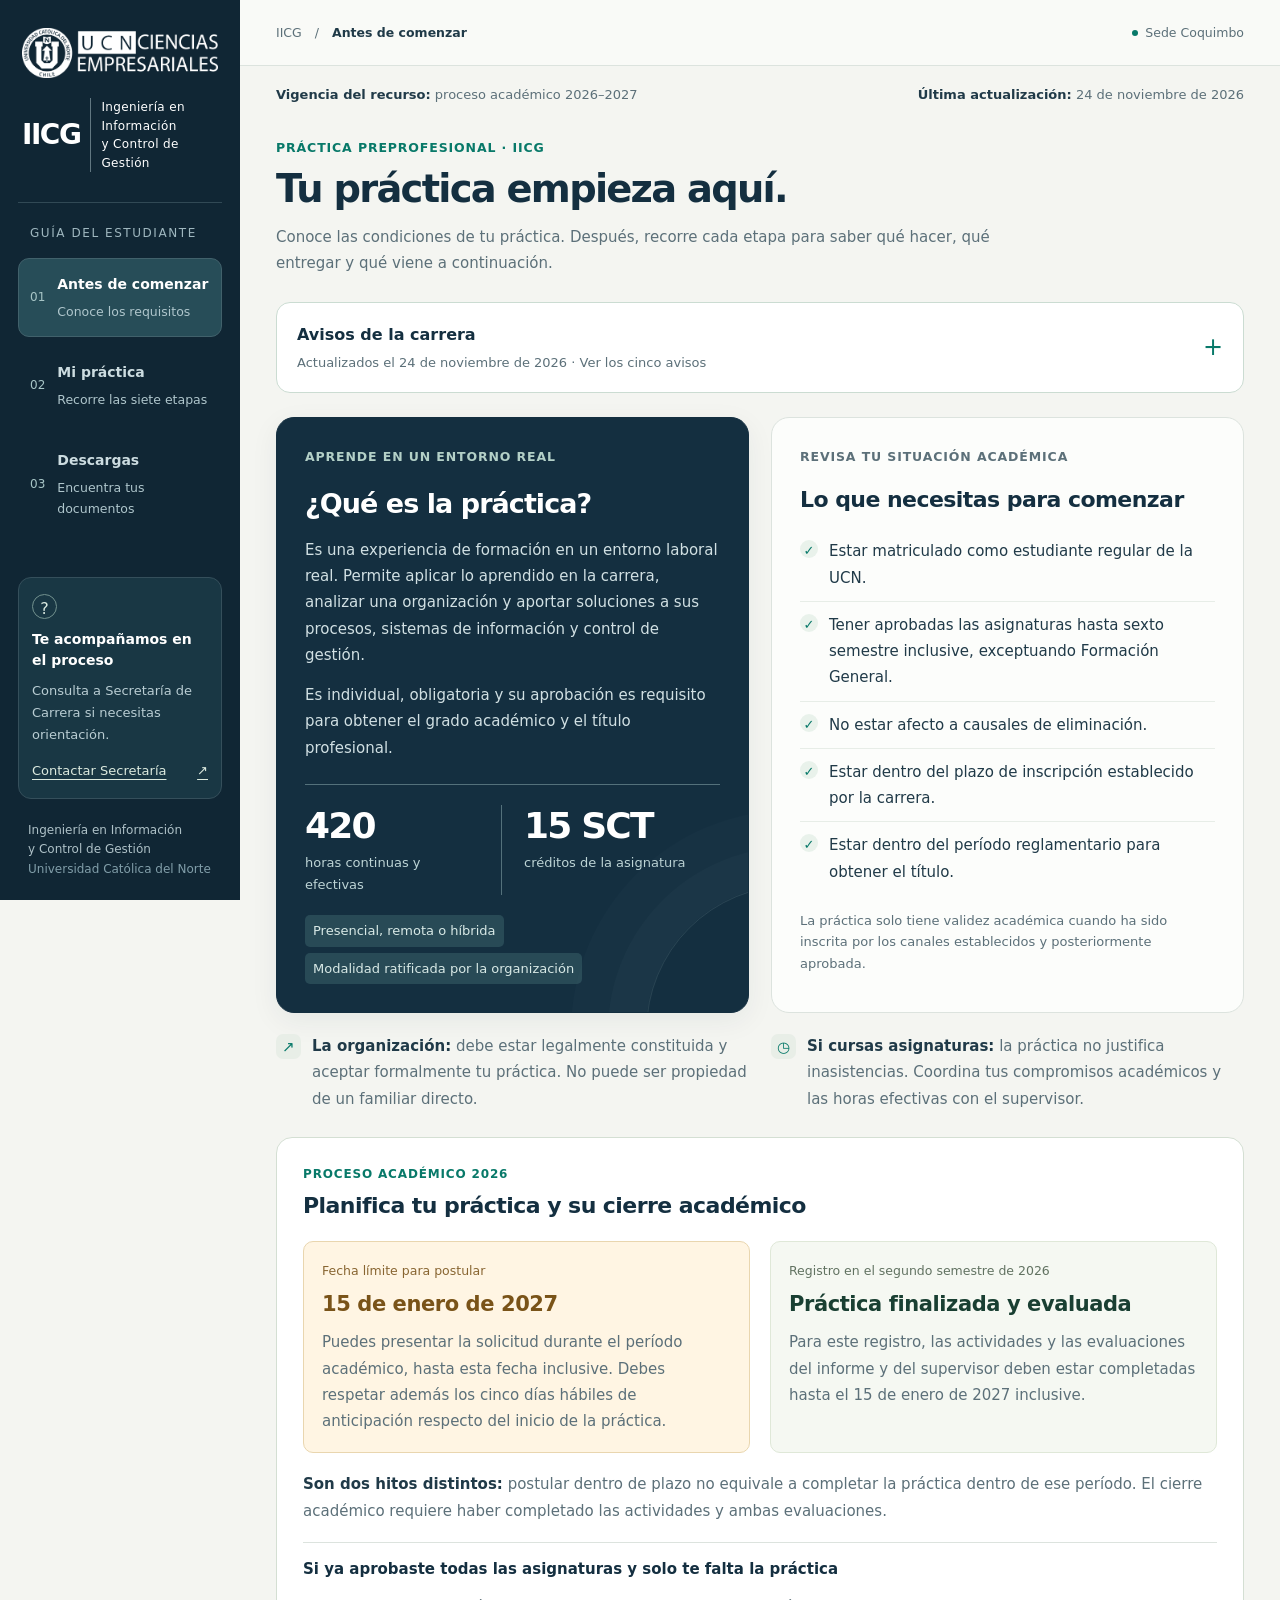
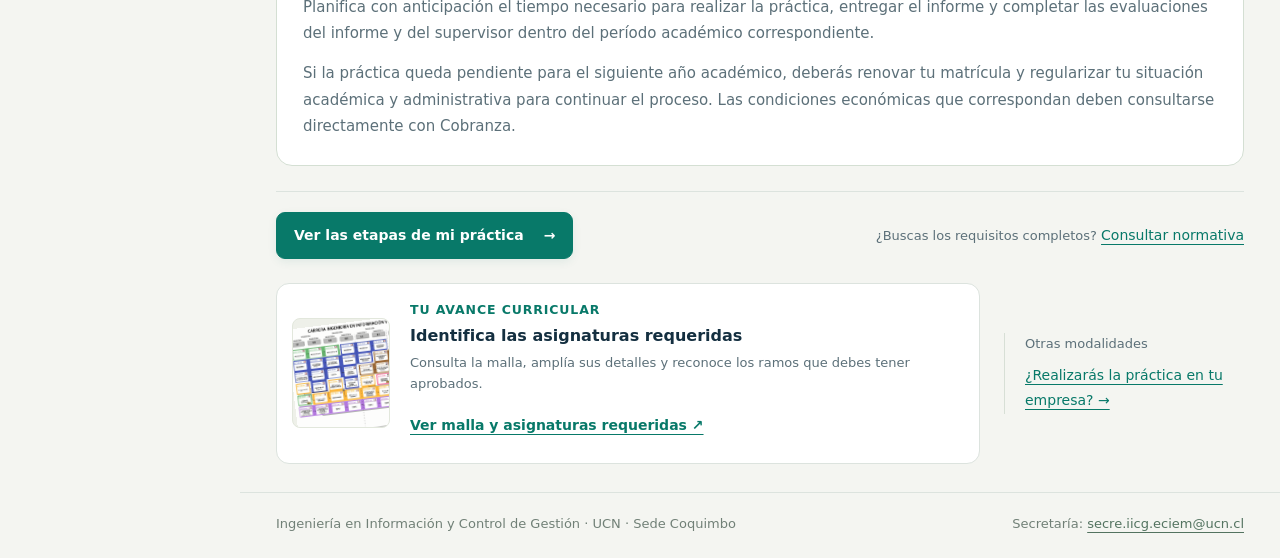
==== commit 9dd406bc: "Actualiza termino de practica y encuesta de percepcion desde enero 2027" ====
--- a/index.html
+++ b/index.html
@@ -51,29 +51,30 @@
 @media(max-width:760px){.notice-grid{grid-template-columns:1fr}.career-notices{padding:16px}.career-notices>summary{align-items:flex-start}.notice-grid article p,.context-notice p{font-size:.9375rem}}
 
 </style></head><body><a href="#main" class="skip">Saltar al contenido</a><div class="app-frame"><aside class="app-sidebar" aria-label="Guía de navegación"><div class="brand"><img src="assets/logo-eciem.png" alt="Universidad Católica del Norte Ciencias Empresariales"><div class="brand-text"><b>IICG</b><span>Ingeniería en Información<br>y Control de Gestión</span></div></div><div class="sidebar-caption">GUÍA DEL ESTUDIANTE</div><nav class="sidebar-nav" aria-label="Navegación principal"><div class="nav-main"><button type="button" data-screen="intro" aria-pressed="true"><span class="nav-index" aria-hidden="true">01</span><span class="nav-copy"><strong>Antes de comenzar</strong><small>Conoce los requisitos</small></span></button><button type="button" data-screen="process" aria-pressed="false"><span class="nav-index" aria-hidden="true">02</span><span class="nav-copy"><strong>Mi práctica</strong><small>Recorre las siete etapas</small></span></button><button type="button" data-screen="library" aria-pressed="false"><span class="nav-index" aria-hidden="true">03</span><span class="nav-copy"><strong>Descargas</strong><small>Encuentra tus documentos</small></span></button></div></nav><div class="sidebar-help"><span class="help-mark" aria-hidden="true">?</span><strong>Te acompañamos en el proceso</strong><p>Consulta a Secretaría de Carrera si necesitas orientación.</p><a href="mailto:secre.iicg.eciem@ucn.cl">Contactar Secretaría <span aria-hidden="true">↗</span></a></div><div class="sidebar-bottom">Ingeniería en Información<br>y Control de Gestión<br><span>Universidad Católica del Norte</span></div></aside><div class="app-workspace"><header class="utility-bar"><div class="breadcrumb"><span>IICG</span><span aria-hidden="true">/</span><strong id="view-name">Antes de comenzar</strong></div><div class="utility-meta"><span class="campus-dot" aria-hidden="true"></span>Sede Coquimbo</div></header><div class="edition-strip" aria-label="Vigencia y actualización del recurso"><span><b>Vigencia del recurso:</b> <span data-calendar="edition"></span></span><span><b>Última actualización:</b> <time data-updated-date></time></span></div><main id="main">
-<section class="screen" id="intro"><div class="page-heading"><p class="eyebrow">Práctica preprofesional · IICG</p><h1>Tu práctica empieza aquí.</h1><p class="lead">Conoce las condiciones de tu práctica. Después, recorre cada etapa para saber qué hacer, qué entregar y qué viene a continuación.</p></div><details class="career-notices" id="career-notices"><summary><span>Avisos de la carrera<span class="notice-updated">Actualizados el 20 de noviembre de 2026 · Ver los cuatro avisos</span></span></summary><p class="notice-summary">Documentación 2026 obligatoria desde el 25 de noviembre. Rúbricas de informe 2025 vigentes mientras se comunica su actualización. Revisa también la información sobre competencias genéricas y plataforma institucional.</p><div class="notice-grid" id="career-notices-list"></div></details><div class="intro-layout"><article class="panel intro-definition"><p class="panel-kicker">APRENDE EN UN ENTORNO REAL</p><h2>¿Qué es la práctica?</h2><p class="intro-copy">Es una experiencia de formación en un entorno laboral real. Permite aplicar lo aprendido en la carrera, analizar una organización y aportar soluciones a sus procesos, sistemas de información y control de gestión.</p><p class="intro-copy">Es individual, obligatoria y su aprobación es requisito para obtener el grado académico y el título profesional.</p><div class="facts"><div><strong>420</strong><span>horas continuas y efectivas</span></div><div><strong>15 SCT</strong><span>créditos de la asignatura</span></div></div><div class="info-pills"><span>Presencial, remota o híbrida</span><span>Modalidad ratificada por la organización</span></div></article><article class="panel intro-requirements"><p class="panel-kicker">REVISA TU SITUACIÓN ACADÉMICA</p><h2>Lo que necesitas para comenzar</h2><ul class="requirements"><li>Estar matriculado como estudiante regular de la UCN.</li><li>Tener aprobadas las asignaturas hasta sexto semestre inclusive, exceptuando Formación General.</li><li>No estar afecto a causales de eliminación.</li><li>Estar dentro del plazo de inscripción establecido por la carrera.</li><li>Estar dentro del período reglamentario para obtener el título.</li></ul><p class="intro-note">La práctica solo tiene validez académica cuando ha sido inscrita por los canales establecidos y posteriormente aprobada.</p></article></div><div class="intro-support"><p class=" support-note"><span class="support-icon" aria-hidden="true">↗</span><b>La organización:</b> debe estar legalmente constituida y aceptar formalmente tu práctica. No puede ser propiedad de un familiar directo.</p><p class=" support-note"><span class="support-icon" aria-hidden="true">◷</span><b>Si cursas asignaturas:</b> la práctica no justifica inasistencias. Coordina tus compromisos académicos y las horas efectivas con el supervisor.</p></div><section class="academic-planning" id="academic-planning" aria-labelledby="academic-planning-title"><div class="planning-heading"><div><p class="eyebrow">PROCESO ACADÉMICO <span data-calendar="year"></span></p><h2 id="academic-planning-title">Planifica tu práctica y su cierre académico</h2></div></div><div class="planning-dates"><div class="planning-date"><span class="planning-label">Fecha límite para postular</span><strong><span data-calendar="deadline"></span></strong><p>Puedes presentar la solicitud durante el período académico, hasta esta fecha inclusive. Debes respetar además los cinco días hábiles de anticipación respecto del inicio de la práctica.</p></div><div class="planning-date"><span class="planning-label">Registro en el <span data-calendar="period"></span></span><strong>Práctica finalizada y evaluada</strong><p>Para este registro, las actividades y las evaluaciones del informe y del supervisor deben estar completadas hasta el <span data-calendar="deadline"></span> inclusive.</p></div></div><p class="planning-explanation"><b>Son dos hitos distintos:</b> postular dentro de plazo no equivale a completar la práctica dentro de ese período. El cierre académico requiere haber completado las actividades y ambas evaluaciones.</p><div class="planning-enrollment"><h3>Si ya aprobaste todas las asignaturas y solo te falta la práctica</h3><p>Planifica con anticipación el tiempo necesario para realizar la práctica, entregar el informe y completar las evaluaciones del informe y del supervisor dentro del período académico correspondiente.</p><p>Si la práctica queda pendiente para el siguiente año académico, deberás renovar tu matrícula y regularizar tu situación académica y administrativa para continuar el proceso. Las condiciones económicas que correspondan deben consultarse directamente con Cobranza.</p></div></section><div class="intro-bottom start-strip"><button class="primary" type="button" id="start">Ver las etapas de mi práctica <span aria-hidden="true">→</span></button><p>¿Buscas los requisitos completos? <button type="button" class="mini-link" data-library="normativa">Consultar normativa</button></p></div><div class="intro-tools"><div class="curriculum-launch"><div class="curriculum-thumb" aria-hidden="true"><img src="assets/malla-iicg-preview.webp" alt=""></div><div class="curriculum-copy"><p class="eyebrow">TU AVANCE CURRICULAR</p><h3>Identifica las asignaturas requeridas</h3><p>Consulta la malla, amplía sus detalles y reconoce los ramos que debes tener aprobados.</p><button class="outline" type="button" id="open-curriculum">Ver malla y asignaturas requeridas ↗</button></div></div><div class="enterprise-link"><span>Otras modalidades</span><button class="mini-link" type="button" id="own-link">¿Realizarás la práctica en tu empresa? →</button></div></div></section>
+<section class="screen" id="intro"><div class="page-heading"><p class="eyebrow">Práctica preprofesional · IICG</p><h1>Tu práctica empieza aquí.</h1><p class="lead">Conoce las condiciones de tu práctica. Después, recorre cada etapa para saber qué hacer, qué entregar y qué viene a continuación.</p></div><details class="career-notices" id="career-notices"><summary><span>Avisos de la carrera<span class="notice-updated">Actualizados el 24 de noviembre de 2026 · Ver los cinco avisos</span></span></summary><p class="notice-summary">Documentación 2026 obligatoria desde el 25 de noviembre. Rúbricas de informe 2025 vigentes mientras se comunica su actualización. Revisa también la información sobre competencias genéricas, plataforma institucional y la encuesta de percepción que se aplicará desde enero de 2027.</p><div class="notice-grid" id="career-notices-list"></div></details><div class="intro-layout"><article class="panel intro-definition"><p class="panel-kicker">APRENDE EN UN ENTORNO REAL</p><h2>¿Qué es la práctica?</h2><p class="intro-copy">Es una experiencia de formación en un entorno laboral real. Permite aplicar lo aprendido en la carrera, analizar una organización y aportar soluciones a sus procesos, sistemas de información y control de gestión.</p><p class="intro-copy">Es individual, obligatoria y su aprobación es requisito para obtener el grado académico y el título profesional.</p><div class="facts"><div><strong>420</strong><span>horas continuas y efectivas</span></div><div><strong>15 SCT</strong><span>créditos de la asignatura</span></div></div><div class="info-pills"><span>Presencial, remota o híbrida</span><span>Modalidad ratificada por la organización</span></div></article><article class="panel intro-requirements"><p class="panel-kicker">REVISA TU SITUACIÓN ACADÉMICA</p><h2>Lo que necesitas para comenzar</h2><ul class="requirements"><li>Estar matriculado como estudiante regular de la UCN.</li><li>Tener aprobadas las asignaturas hasta sexto semestre inclusive, exceptuando Formación General.</li><li>No estar afecto a causales de eliminación.</li><li>Estar dentro del plazo de inscripción establecido por la carrera.</li><li>Estar dentro del período reglamentario para obtener el título.</li></ul><p class="intro-note">La práctica solo tiene validez académica cuando ha sido inscrita por los canales establecidos y posteriormente aprobada.</p></article></div><div class="intro-support"><p class=" support-note"><span class="support-icon" aria-hidden="true">↗</span><b>La organización:</b> debe estar legalmente constituida y aceptar formalmente tu práctica. No puede ser propiedad de un familiar directo.</p><p class=" support-note"><span class="support-icon" aria-hidden="true">◷</span><b>Si cursas asignaturas:</b> la práctica no justifica inasistencias. Coordina tus compromisos académicos y las horas efectivas con el supervisor.</p></div><section class="academic-planning" id="academic-planning" aria-labelledby="academic-planning-title"><div class="planning-heading"><div><p class="eyebrow">PROCESO ACADÉMICO <span data-calendar="year"></span></p><h2 id="academic-planning-title">Planifica tu práctica y su cierre académico</h2></div></div><div class="planning-dates"><div class="planning-date"><span class="planning-label">Fecha límite para postular</span><strong><span data-calendar="deadline"></span></strong><p>Puedes presentar la solicitud durante el período académico, hasta esta fecha inclusive. Debes respetar además los cinco días hábiles de anticipación respecto del inicio de la práctica.</p></div><div class="planning-date"><span class="planning-label">Registro en el <span data-calendar="period"></span></span><strong>Práctica finalizada y evaluada</strong><p>Para este registro, las actividades y las evaluaciones del informe y del supervisor deben estar completadas hasta el <span data-calendar="deadline"></span> inclusive.</p></div></div><p class="planning-explanation"><b>Son dos hitos distintos:</b> postular dentro de plazo no equivale a completar la práctica dentro de ese período. El cierre académico requiere haber completado las actividades y ambas evaluaciones.</p><div class="planning-enrollment"><h3>Si ya aprobaste todas las asignaturas y solo te falta la práctica</h3><p>Planifica con anticipación el tiempo necesario para realizar la práctica, entregar el informe y completar las evaluaciones del informe y del supervisor dentro del período académico correspondiente.</p><p>Si la práctica queda pendiente para el siguiente año académico, deberás renovar tu matrícula y regularizar tu situación académica y administrativa para continuar el proceso. Las condiciones económicas que correspondan deben consultarse directamente con Cobranza.</p></div></section><div class="intro-bottom start-strip"><button class="primary" type="button" id="start">Ver las etapas de mi práctica <span aria-hidden="true">→</span></button><p>¿Buscas los requisitos completos? <button type="button" class="mini-link" data-library="normativa">Consultar normativa</button></p></div><div class="intro-tools"><div class="curriculum-launch"><div class="curriculum-thumb" aria-hidden="true"><img src="assets/malla-iicg-preview.webp" alt=""></div><div class="curriculum-copy"><p class="eyebrow">TU AVANCE CURRICULAR</p><h3>Identifica las asignaturas requeridas</h3><p>Consulta la malla, amplía sus detalles y reconoce los ramos que debes tener aprobados.</p><button class="outline" type="button" id="open-curriculum">Ver malla y asignaturas requeridas ↗</button></div></div><div class="enterprise-link"><span>Otras modalidades</span><button class="mini-link" type="button" id="own-link">¿Realizarás la práctica en tu empresa? →</button></div></div></section>
 <section class="screen" id="process" hidden><div class="process-header"><div><p class="eyebrow" id="process-eyebrow">Tu recorrido</p><h1 id="process-title">Mi práctica, en siete etapas</h1><p class="lead" id="process-lead">Selecciona una etapa del flujo para ver sus acciones, documentos y plazos.</p></div><span class="route-label" id="route-label">Práctica tradicional</span></div><div class="process-body"><aside class="journey"><div class="journey-heading"><span class="eyebrow">MAPA DEL PROCESO</span><p>Selecciona la etapa que quieres consultar.</p></div><nav class="flow" id="flow" aria-label="Etapas de la práctica"></nav></aside><div class="stage-workspace"><div class="stage-layout"><article class="stage-main" id="stage" aria-labelledby="stage-title"><div class="stage-meta"><span id="stage-position"></span><span id="stage-phase"></span></div><h2 tabindex="-1" id="stage-title"></h2><p class="description" id="stage-intro"></p><div class="stage-facts"><div class="aside-block"><p class="aside-label">Cuándo</p><p id="stage-time"></p></div><div class="aside-block"><p class="aside-label">Quiénes participan</p><p id="stage-who"></p></div></div><div id="stage-notice" hidden></div><div class="context-notices" id="stage-updates" hidden></div><div class="action-heading"><span class="eyebrow">QUÉ DEBES HACER</span><span>Acciones de esta etapa</span></div><ol class="actions" id="actions"></ol><div id="stage-visual" hidden></div><div id="evaluation" hidden></div><div class="result"><span class="result-mark" aria-hidden="true">→</span><b>Al terminar esta etapa</b><span id="stage-result"></span></div><div class="stage-nav"><button class="outline" type="button" id="previous">← Anterior</button><button class="primary" type="button" id="next">Siguiente →</button></div></article><aside class="stage-aside document-tray" aria-label="Información de la etapa"><div class="aside-block"><p class="aside-label">Documentos de esta etapa</p><div id="stage-docs"></div><div class="managed-document" id="managed-document" hidden></div><button class="all-docs" type="button" data-library="inscripcion">Ver biblioteca de descargas →</button></div><div class="aside-block"><p class="aside-label">¿Necesitas orientación?</p><p><a href="mailto:secre.iicg.eciem@ucn.cl">Contacta a Secretaría de Carrera</a></p></div></aside></div><p class="intro-note" id="step-status" aria-live="polite"></p></div></div></section>
 <section class="screen" id="library" hidden><div class="page-heading library-heading"><p class="eyebrow">Documentos para tu práctica</p><h1>Biblioteca de descargas</h1><p class="lead">Elige una categoría y descarga el documento que necesitas. Las rúbricas y plantillas se consultan directamente en sus archivos.</p></div><div class="library-layout"><nav class="categories" aria-label="Categorías de descargas"><button type="button" data-category="normativa" aria-pressed="true"><span class="category-index">01</span><span class="category-name">Normativa y reglamentación</span><small>Reglas y programa de estudio</small><span class="category-count">3 documentos</span></button><button type="button" data-category="inscripcion" aria-pressed="false"><span class="category-index">02</span><span class="category-name">Inscripción</span><small>Plan y formularios</small><span class="category-count">3 documentos</span></button><button type="button" data-category="evaluacion" aria-pressed="false"><span class="category-index">03</span><span class="category-name">Rúbricas y plantilla de informe</span><small>Criterios y estructura</small><span class="category-count">5 documentos</span></button></nav><div class="library-body"><button type="button" class="outline library-return" id="library-return" hidden>← Volver a la etapa consultada</button><h2 id="library-title"></h2><p id="library-description"></p><div class="context-notices" id="library-updates" hidden></div><div id="library-list"></div><p id="library-status" class="intro-note" aria-live="polite"></p></div></div></section>
-<section class="screen enterprise-screen" id="own" hidden><p class="eyebrow">Práctica preprofesional</p><h1>Práctica en empresa propia</h1><p class="lead">Si eres propietario de una empresa y trabajas a tiempo completo en ella, puedes presentar una solicitud fundada a Jefatura de Carrera para realizar la práctica en tu emprendimiento.</p><div class="intro-layout"><article class="panel"><h2>Antes de solicitarla</h2><p class="intro-copy">Debes fundamentar cómo tu ausencia afectaría el funcionamiento y los resultados de la empresa. La solicitud requiere revisión y autorización de Jefatura.</p><ul class="requirements"><li>Carta de solicitud e inicio de actividades.</li><li>Extracto de constitución cuando corresponda.</li><li>Último estado de situación financiera.</li><li>Otros respaldos pertinentes, como contratos o proyectos adjudicados.</li></ul></article><article class="panel"><h2>Cómo se evalúa</h2><p class="intro-copy">El informe debe evidenciar la gestión del negocio, problemáticas abordadas, soluciones y resultados. La presentación y defensa reemplaza la evaluación del empleador.</p><div class="facts"><div><strong>70%</strong><span>informe del emprendimiento</span></div><div><strong>30%</strong><span>presentación y defensa</span></div></div></article></div><div class="context-notices" id="own-updates"></div><div class="intro-bottom"><button class="primary" type="button" id="own-start">Ver el proceso de empresa propia →</button><button class="mini-link" type="button" data-screen="intro">← Volver a Antes de comenzar</button></div></section></main><footer class="footer"><span>Ingeniería en Información y Control de Gestión · UCN · Sede Coquimbo</span><button class="mini-link" id="return-traditional" type="button" hidden>← Volver a práctica tradicional</button><span>Secretaría: <a href="mailto:secre.iicg.eciem@ucn.cl">secre.iicg.eciem@ucn.cl</a></span></footer></div></div><dialog id="curriculum-dialog" aria-labelledby="curriculum-title"><div class="dialog-header"><div><p class="eyebrow">Requisitos académicos</p><h2 id="curriculum-title">Asignaturas que debes tener aprobadas</h2></div><button type="button" class="outline" id="close-curriculum" aria-label="Cerrar malla curricular">Cerrar ×</button></div><p class="curriculum-intro">Todas las asignaturas de los semestres I a VI, exceptuando Formación General. Los recuadros amarillos con borde naranjo destacan las asignaturas requeridas; la franja morada de Formación General no forma parte de este requisito.</p><div class="curriculum-controls"><label><input id="show-highlights" type="checkbox" checked> Destacar asignaturas requeridas</label><button type="button" class="outline" id="zoom-curriculum" aria-pressed="false">Ampliar malla</button><a href="assets/malla-iicg-2026.png" download>Descargar malla PNG ↓</a></div><div class="curriculum-scroll"><div class="curriculum-image" id="curriculum-image"><img src="assets/malla-iicg-preview.webp" alt="Malla curricular IICG 2026, organizada en diez semestres. Se requieren las asignaturas de los seis primeros semestres, excepto Formación General."><svg id="curriculum-highlights" viewbox="0 0 1822 1376" aria-hidden="true"><rect x="35" y="226" width="143" height="111" rx="7"></rect><rect x="35" y="345" width="143" height="115" rx="7"></rect><rect x="35" y="474" width="143" height="107" rx="7"></rect><rect x="35" y="590" width="143" height="121" rx="7"></rect><rect x="35" y="718" width="143" height="117" rx="7"></rect><rect x="214" y="226" width="140" height="111" rx="7"></rect><rect x="214" y="345" width="140" height="115" rx="7"></rect><rect x="214" y="474" width="140" height="107" rx="7"></rect><rect x="214" y="590" width="140" height="121" rx="7"></rect><rect x="214" y="718" width="140" height="117" rx="7"></rect><rect x="389" y="226" width="140" height="111" rx="7"></rect><rect x="389" y="345" width="140" height="115" rx="7"></rect><rect x="389" y="474" width="140" height="107" rx="7"></rect><rect x="389" y="590" width="140" height="121" rx="7"></rect><rect x="389" y="718" width="140" height="117" rx="7"></rect><rect x="554" y="226" width="147" height="111" rx="7"></rect><rect x="554" y="345" width="147" height="115" rx="7"></rect><rect x="554" y="474" width="147" height="107" rx="7"></rect><rect x="554" y="590" width="147" height="121" rx="7"></rect><rect x="554" y="718" width="147" height="117" rx="7"></rect><rect x="737" y="226" width="145" height="111" rx="7"></rect><rect x="737" y="345" width="145" height="115" rx="7"></rect><rect x="737" y="474" width="145" height="107" rx="7"></rect><rect x="737" y="590" width="145" height="121" rx="7"></rect><rect x="737" y="718" width="145" height="117" rx="7"></rect><rect x="903" y="226" width="153" height="111" rx="7"></rect><rect x="903" y="345" width="153" height="115" rx="7"></rect><rect x="903" y="474" width="153" height="107" rx="7"></rect><rect x="903" y="590" width="153" height="121" rx="7"></rect><rect x="903" y="718" width="153" height="117" rx="7"></rect></svg></div></div><p class="curriculum-intro">Esta visualización orienta la lectura del requisito. La carrera verifica la situación académica al revisar la inscripción.</p></dialog><script>const CALENDAR=Object.freeze({deadline:'15 de enero de 2027',period:'segundo semestre de 2026',year:'2026',shortDeadline:'15 de enero',edition:'proceso académico 2026–2027',updatedOn:'2026-11-20',updatedLabel:'20 de noviembre de 2026'});
+<section class="screen enterprise-screen" id="own" hidden><p class="eyebrow">Práctica preprofesional</p><h1>Práctica en empresa propia</h1><p class="lead">Si eres propietario de una empresa y trabajas a tiempo completo en ella, puedes presentar una solicitud fundada a Jefatura de Carrera para realizar la práctica en tu emprendimiento.</p><div class="intro-layout"><article class="panel"><h2>Antes de solicitarla</h2><p class="intro-copy">Debes fundamentar cómo tu ausencia afectaría el funcionamiento y los resultados de la empresa. La solicitud requiere revisión y autorización de Jefatura.</p><ul class="requirements"><li>Carta de solicitud e inicio de actividades.</li><li>Extracto de constitución cuando corresponda.</li><li>Último estado de situación financiera.</li><li>Otros respaldos pertinentes, como contratos o proyectos adjudicados.</li></ul></article><article class="panel"><h2>Cómo se evalúa</h2><p class="intro-copy">El informe debe evidenciar la gestión del negocio, problemáticas abordadas, soluciones y resultados. La presentación y defensa reemplaza la evaluación del empleador.</p><div class="facts"><div><strong>70%</strong><span>informe del emprendimiento</span></div><div><strong>30%</strong><span>presentación y defensa</span></div></div></article></div><div class="context-notices" id="own-updates"></div><div class="intro-bottom"><button class="primary" type="button" id="own-start">Ver el proceso de empresa propia →</button><button class="mini-link" type="button" data-screen="intro">← Volver a Antes de comenzar</button></div></section></main><footer class="footer"><span>Ingeniería en Información y Control de Gestión · UCN · Sede Coquimbo</span><button class="mini-link" id="return-traditional" type="button" hidden>← Volver a práctica tradicional</button><span>Secretaría: <a href="mailto:secre.iicg.eciem@ucn.cl">secre.iicg.eciem@ucn.cl</a></span></footer></div></div><dialog id="curriculum-dialog" aria-labelledby="curriculum-title"><div class="dialog-header"><div><p class="eyebrow">Requisitos académicos</p><h2 id="curriculum-title">Asignaturas que debes tener aprobadas</h2></div><button type="button" class="outline" id="close-curriculum" aria-label="Cerrar malla curricular">Cerrar ×</button></div><p class="curriculum-intro">Todas las asignaturas de los semestres I a VI, exceptuando Formación General. Los recuadros amarillos con borde naranjo destacan las asignaturas requeridas; la franja morada de Formación General no forma parte de este requisito.</p><div class="curriculum-controls"><label><input id="show-highlights" type="checkbox" checked> Destacar asignaturas requeridas</label><button type="button" class="outline" id="zoom-curriculum" aria-pressed="false">Ampliar malla</button><a href="assets/malla-iicg-2026.png" download>Descargar malla PNG ↓</a></div><div class="curriculum-scroll"><div class="curriculum-image" id="curriculum-image"><img src="assets/malla-iicg-preview.webp" alt="Malla curricular IICG 2026, organizada en diez semestres. Se requieren las asignaturas de los seis primeros semestres, excepto Formación General."><svg id="curriculum-highlights" viewbox="0 0 1822 1376" aria-hidden="true"><rect x="35" y="226" width="143" height="111" rx="7"></rect><rect x="35" y="345" width="143" height="115" rx="7"></rect><rect x="35" y="474" width="143" height="107" rx="7"></rect><rect x="35" y="590" width="143" height="121" rx="7"></rect><rect x="35" y="718" width="143" height="117" rx="7"></rect><rect x="214" y="226" width="140" height="111" rx="7"></rect><rect x="214" y="345" width="140" height="115" rx="7"></rect><rect x="214" y="474" width="140" height="107" rx="7"></rect><rect x="214" y="590" width="140" height="121" rx="7"></rect><rect x="214" y="718" width="140" height="117" rx="7"></rect><rect x="389" y="226" width="140" height="111" rx="7"></rect><rect x="389" y="345" width="140" height="115" rx="7"></rect><rect x="389" y="474" width="140" height="107" rx="7"></rect><rect x="389" y="590" width="140" height="121" rx="7"></rect><rect x="389" y="718" width="140" height="117" rx="7"></rect><rect x="554" y="226" width="147" height="111" rx="7"></rect><rect x="554" y="345" width="147" height="115" rx="7"></rect><rect x="554" y="474" width="147" height="107" rx="7"></rect><rect x="554" y="590" width="147" height="121" rx="7"></rect><rect x="554" y="718" width="147" height="117" rx="7"></rect><rect x="737" y="226" width="145" height="111" rx="7"></rect><rect x="737" y="345" width="145" height="115" rx="7"></rect><rect x="737" y="474" width="145" height="107" rx="7"></rect><rect x="737" y="590" width="145" height="121" rx="7"></rect><rect x="737" y="718" width="145" height="117" rx="7"></rect><rect x="903" y="226" width="153" height="111" rx="7"></rect><rect x="903" y="345" width="153" height="115" rx="7"></rect><rect x="903" y="474" width="153" height="107" rx="7"></rect><rect x="903" y="590" width="153" height="121" rx="7"></rect><rect x="903" y="718" width="153" height="117" rx="7"></rect></svg></div></div><p class="curriculum-intro">Esta visualización orienta la lectura del requisito. La carrera verifica la situación académica al revisar la inscripción.</p></dialog><script>const CALENDAR=Object.freeze({deadline:'15 de enero de 2027',period:'segundo semestre de 2026',year:'2026',shortDeadline:'15 de enero',edition:'proceso académico 2026–2027',updatedOn:'2026-11-24',updatedLabel:'24 de noviembre de 2026'});
 const calendarText=s=>s.replaceAll('${CALENDAR.deadline}',CALENDAR.deadline).replaceAll('${CALENDAR.period}',CALENDAR.period).replaceAll('${CALENDAR.shortDeadline}',CALENDAR.shortDeadline);
-const actionTitles=[["Comprueba tus requisitos", "Consulta el programa de estudio", "Elige la organización", "Revisa las funciones"], ["Completa el formulario", "Prepara el plan de trabajo", "Gestiona firmas y timbres", "Envía a Secretaría", "Respeta el cierre de postulación"], ["Revisión del formulario y el plan", "Recibe la notificación", "Atiende las correcciones", "Recibe la carta de Secretaría", "Gestiona la firma de la empresa", "Entrega la carta antes del inicio"], ["Cumple el plan autorizado", "Actúa con responsabilidad", "Mantén tu bitácora", "Reúne las evidencias", "Coordina el seguimiento", "Solicita los cambios", "Consulta los inconvenientes o el término anticipado", "Prepara los contactos del seguro para el receso"], ["Verifica las horas y las fechas", "Solicita autorización para cambiar fechas", "Notifica el término y entrega la constancia", "Evaluación del supervisor", "Entrega el informe en 30 días", "Conserva el respaldo de tu entrega"], ["Presenta tu informe", "Si falta la respuesta del supervisor", "Si el supervisor reprueba", "Derivación al académico", "Correcciones del informe"], ["Cálculo de la nota final", "Registro en Banner", "Notificación por correo", "Resuelve tus consultas", "Período de registro académico"]];
+const actionTitles=[["Comprueba tus requisitos", "Consulta el programa de estudio", "Elige la organización", "Revisa las funciones"], ["Completa el formulario", "Prepara el plan de trabajo", "Gestiona firmas y timbres", "Envía a Secretaría", "Respeta el cierre de postulación"], ["Revisión del formulario y el plan", "Recibe la notificación", "Atiende las correcciones", "Recibe la carta de Secretaría", "Gestiona la firma de la empresa", "Entrega la carta antes del inicio"], ["Cumple el plan autorizado", "Actúa con responsabilidad", "Mantén tu bitácora", "Reúne las evidencias", "Coordina el seguimiento", "Solicita los cambios", "Consulta los inconvenientes o el término anticipado", "Prepara los contactos del seguro para el receso"], ["Verifica las horas y las fechas", "Solicita autorización para cambiar fechas", "Notifica el término y solicita la constancia", "Evaluación del supervisor", "Entrega el informe en 30 días", "Conserva el respaldo de tu entrega"], ["Presenta tu informe", "Si falta la respuesta del supervisor", "Si el supervisor reprueba", "Derivación al académico", "Correcciones del informe"], ["Cálculo de la nota final", "Registro en Banner", "Notificación por correo", "Resuelve tus consultas", "Período de registro académico"]];
 const ownActionTitles=[["Fundamenta tu solicitud", "Acredita la actividad y constitución", "Adjunta los respaldos", "Completa el formulario"], ["Formaliza la inscripción", "Confirma tu fecha de entrega", "Organiza las evidencias"], ["Describe tu emprendimiento", "Documenta problemas y soluciones", "Analiza y proyecta el negocio", "Entrega el informe", "Atiende las observaciones"], ["Coordina la presentación", "Prepara la exposición", "Defiende tu trabajo", "Confirma tu resultado"]];
 
 const documents={"R1": {"id": "R1", "title": "Reglamento de práctica IICG", "description": "Marco de requisitos, duración, inscripción y aprobación.", "route": "comun", "category": "Normativa", "url": "Res%20020-2025%20Oficializa%20Reglamento%20de%20%20Practica%20Pre-Profesional%20IICG.pdf", "filename": "Res 020-2025 Oficializa Reglamento de  Practica Pre-Profesional IICG.pdf", "ext": "PDF", "group": "normativa"}, "R2": {"id": "R2", "title": "Apéndice de evaluación del informe", "description": "Tramos de notas, correcciones y segunda evaluación.", "route": "comun", "category": "Normativa", "url": "Res%20231-2025%20Oficializa%20Ape%CC%81ndice%20N%C2%B01%20Reglamento%20Pra%CC%81ctica%20Pre-Profesional%20IICG.pdf", "filename": "Res 231-2025 Oficializa Apéndice N°1 Reglamento Práctica Pre-Profesional IICG.pdf", "ext": "PDF", "group": "normativa"}, "P1": {"id": "P1", "title": "Programa de estudio", "description": "Competencias, resultados de aprendizaje y ponderaciones.", "route": "comun", "category": "Orientaciones", "url": "S9A1%20-%20Pra%CC%81ctica%20Pre-Profesional.pdf", "filename": "S9A1 - Práctica Pre-Profesional.pdf", "ext": "PDF", "group": "normativa"}, "T1": {"id": "T1", "title": "Formulario de inscripción", "description": "Datos del estudiante, organización, supervisor, modalidad y horario.", "route": "tradicional", "category": "Inscripción", "url": "Formulario%20de%20Inscripcio%CC%81n%20-%20Pra%CC%81ctica%20IICG_v2026.docx", "filename": "Formulario de Inscripción - Práctica IICG_v2026.docx", "ext": "DOCX", "group": "inscripcion"}, "T3": {"id": "T3", "title": "Plan de trabajo", "description": "Objetivos, actividades, herramientas y productos esperados.", "route": "tradicional", "category": "Inscripción", "url": "Plan%20de%20Pra%CC%81ctica%20IICG_v2026.docx", "filename": "Plan de Práctica IICG_v2026.docx", "ext": "DOCX", "group": "inscripcion"}, "T5": {"id": "T5", "title": "Plantilla de informe", "description": "Estructura orientadora del informe tradicional.", "route": "tradicional", "category": "Informe", "url": "Plantilla%20Informe%20de%20Pra%CC%81ctica%20IICG.docx", "filename": "Plantilla Informe de Práctica IICG.docx", "ext": "DOCX", "group": "evaluacion"}, "T6": {"id": "T6", "title": "Rúbrica de informe de práctica", "description": "Criterios detallados para la revisión académica del informe.", "route": "tradicional", "category": "Evaluación", "url": "Ru%CC%81brica%20Evaluacio%CC%81n%20Informe%20Pra%CC%81ctica.pdf", "filename": "Rúbrica Evaluación Informe Práctica.pdf", "ext": "PDF", "group": "evaluacion"}, "T7": {"id": "T7", "title": "Competencias genéricas", "description": "Instrumento que completa el supervisor de la organización.", "route": "tradicional", "category": "Evaluación", "url": "Ru%CC%81brica%20Evaluacio%CC%81n%20Competencias%20Gene%CC%81ricas.xlsx.pdf", "filename": "Rúbrica Evaluación Competencias Genéricas.xlsx.pdf", "ext": "PDF", "group": "evaluacion"}, "E1": {"id": "E1", "title": "Formulario de inscripción · empresa propia", "description": "Antecedentes del estudiante y del emprendimiento.", "route": "propia", "category": "Inscripción", "url": "Formulario%20de%20Inscripcio%CC%81n%20-%20Pra%CC%81ctica%20Empresa%20Propia%20IICG_v2026.docx", "filename": "Formulario de Inscripción - Práctica Empresa Propia IICG_v2026.docx", "ext": "DOCX", "group": "inscripcion"}, "E3": {"id": "E3", "title": "Rúbrica de informe · empresa propia", "description": "Criterios de contexto, gestión, resultados y proyecciones del negocio.", "route": "propia", "category": "Evaluación", "url": "Ru%CC%81brica%20Informe%20Pra%CC%81ctica%20%28EMPRESA%20PROPIA%29.pdf", "filename": "Rúbrica Informe Práctica (EMPRESA PROPIA).pdf", "ext": "PDF", "group": "evaluacion"}, "E4": {"id": "E4", "title": "Rúbrica de defensa · empresa propia", "description": "Criterios de exposición y dominio del trabajo realizado.", "route": "propia", "category": "Evaluación", "url": "Ru%CC%81brica%20Presentacio%CC%81n%20Pra%CC%81ctica%20%28EMPRESA%20PROPIA%29.pdf", "filename": "Rúbrica Presentación Práctica (EMPRESA PROPIA).pdf", "ext": "PDF", "group": "evaluacion"}};
-const traditional=[{"title": "Preparación", "short": "Conoce y elige", "heading": "Evalúa si la organización y sus funciones se ajustan a tu formación", "intro": "Antes de postular, revisa el programa de estudio y las competencias del perfil de egreso.", "actions": ["Comprueba que cumples los requisitos académicos y administrativos para realizar la práctica.", "Revisa el programa de estudio: la experiencia debe permitir aplicar las competencias de Ingeniería en Información y Control de Gestión.", "Busca una organización legalmente constituida que no sea propiedad de un familiar directo.", "Consulta las funciones, el área de trabajo y la modalidad propuesta. Evalúa si las actividades permiten alcanzar los resultados de aprendizaje de la práctica."], "who": "Estudiante y organización receptora", "out": "Organización y funciones pertinentes identificadas para tu postulación.", "time": "Antes de preparar la documentación de inscripción.", "docs": ["P1"], "next": "Documentación"}, {"title": "Documentación", "short": "Prepara y envía", "heading": "Prepara tus documentos y envíalos a Secretaría", "intro": "Los formatos están disponibles para descarga. El formulario y el plan deben venir firmados y timbrados por el supervisor de práctica, validando la aceptación de la empresa.", "actions": ["Descarga y completa el formulario de inscripción con los antecedentes del estudiante, organización, supervisor, modalidad, fechas y horario.", "Prepara el plan de trabajo: objetivo general, al menos tres objetivos específicos, actividades, herramientas y productos esperados.", "Solicita la firma y el timbre del supervisor en ambos documentos y comprueba que los antecedentes y fechas coincidan.", "Envía el formulario y el plan por correo a secre.iicg.eciem@ucn.cl. Secretaría revisa los antecedentes y los remite a Jefatura de Carrera para su validación y autorización.", "Las solicitudes de este proceso se recibirán hasta el ${CALENDAR.deadline} inclusive. La documentación recibida después de esa fecha no será admitida ni derivada a Jefatura de Carrera para su autorización."], "who": "Estudiante, supervisor y Secretaría de Carrera", "out": "Formulario y plan recibidos por Secretaría para iniciar su revisión.", "time": "Hasta el ${CALENDAR.deadline} inclusive, respetando además al menos 5 días hábiles de anticipación respecto del inicio de la práctica.", "docs": ["T1", "T3"], "next": "Revisión"}, {"title": "Revisión", "short": "Completa la aceptación", "heading": "Completa la revisión y la carta de aceptación", "intro": "La revisión del formulario de inscripción y del plan de trabajo dispone de cinco días hábiles desde su recepción en Secretaría. Su aprobación permite gestionar la carta de aceptación; para autorizar el inicio, también debes entregar esta carta antes de comenzar.", "actions": ["Secretaría revisa el formulario y el plan y los remite a Jefatura de Carrera para revisar su forma, contenido y pertinencia.", "Secretaría comunica por correo si la documentación fue aprobada, requiere correcciones o fue rechazada.", "Si recibes observaciones, corrige y reenvía dentro de los 10 días hábiles siguientes al correo de Secretaría. Si no corriges en ese plazo, la solicitud se da por cancelada. La nueva entrega tiene 5 días hábiles de revisión desde su recepción en Secretaría.", "Cuando el formulario y el plan están aprobados, Secretaría te informa por correo y te envía la Carta de Aceptación y Compromiso. Este documento se gestiona directamente con Secretaría.", "Gestiona que la empresa complete la carta con sus antecedentes y el período de práctica, coincidente con el formulario. Debe incluir nombre, cargo, firma y timbre de su representante.", "Entrega la carta completada a Secretaría antes de la fecha de inicio. Sin su entrega no se autoriza el comienzo de la práctica. Una vez recibida, podrás iniciar según las fechas estipuladas. Confirma con Secretaría la autorización y las fechas registradas."], "who": "Secretaría, Jefatura de Carrera, estudiante y representante de la empresa", "out": "Documentación revisada y carta de aceptación entregada antes del inicio, para comenzar según las fechas estipuladas.", "time": "Revisión inicial: 5 días hábiles desde la recepción en Secretaría. Correcciones: 10 días hábiles desde el correo. Carta: obligatoria antes del inicio.", "docs": ["T1", "T3"], "next": "Desarrollo"}, {"title": "Desarrollo", "short": "Trabaja y registra", "heading": "Desarrolla tu plan y reúne evidencias para el informe", "intro": "Revisa desde el inicio la plantilla y la rúbrica del informe: así podrás registrar el material que necesitarás al finalizar.", "actions": ["Completa las 420 horas continuas y efectivas y cumple las actividades del plan autorizado.", "Respeta las normas éticas y profesionales de la organización y de la Universidad.", "Mantén una bitácora semanal con actividades, herramientas, dificultades, soluciones y resultados.", "Reúne documentos, reportes, gráficos u otras evidencias de al menos cuatro problemáticas y sus soluciones propuestas o implementadas.", "Coordina el seguimiento con el supervisor. Si cursas asignaturas, cumple tus compromisos académicos y descuenta ese tiempo de las horas de práctica.", "Consulta previamente con Secretaría cualquier modificación de fechas: los cambios requieren autorización.", "Ante cualquier inconveniente o necesidad de poner término anticipado a la práctica, contacta a la Jefatura de Carrera correspondiente, por correo o agendando una reunión, y explica los antecedentes. El término requiere su revisión y visado; no puedes finalizar la práctica unilateralmente.", "Si tu práctica coincide con el receso de la institución, especialmente en febrero, confirma antes del receso los contactos y el procedimiento para utilizar el seguro escolar. Conserva esa información durante la práctica."], "who": "Estudiante, supervisor y carrera", "out": "Plan desarrollado, horas efectivas registradas y evidencias organizadas.", "time": "Durante el período autorizado. El seguro rige desde el inicio y hasta el término registrado.", "docs": ["T5", "T6"], "next": "Término"}, {"title": "Término", "short": "Confirma y entrega", "heading": "Notifica el término y entrega la constancia", "intro": "Al finalizar, debes informar a Secretaría y entregar la constancia firmada por la empresa. En paralelo avanzan la evaluación del supervisor y el plazo para entregar tu informe.", "actions": ["Verifica con el supervisor el cumplimiento de las 420 horas continuas y efectivas y las fechas autorizadas.", "Cualquier ajuste de la fecha de término debe consultarse previamente a Secretaría y contar con autorización. No puedes modificarla de manera unilateral.", "Al finalizar la práctica, debes informar por correo a Secretaría de Carrera y adjuntar la constancia de término firmada y timbrada por la empresa, dentro de un máximo de 10 días corridos desde la fecha de término. Si no cumples este paso dentro del plazo, la práctica se dará por anulada.", "Secretaría gestiona el envío de la evaluación de competencias genéricas al supervisor.", "Entrega tu informe dentro de los 30 días corridos desde la fecha de término. Este plazo continúa aunque la respuesta del supervisor esté pendiente y es distinto del plazo de 10 días para notificar y entregar la constancia.", "Conserva la constancia, el correo de notificación y los demás antecedentes de cierre. Atiende las indicaciones de Secretaría."], "who": "Estudiante, supervisor y Secretaría de Carrera", "out": "Término notificado y constancia entregada dentro de plazo; evaluación del supervisor e informe en curso.", "time": "Notificación y constancia: máximo 10 días corridos desde el término. Informe: máximo 30 días corridos desde esa misma fecha.", "docs": ["T7", "T5"], "next": "Informe"}, {"title": "Informe", "short": "Entrega y evalúa", "heading": "Entrega el informe y conoce cómo se evalúa", "intro": "El informe se deriva al académico cuando se ha recibido una evaluación aprobatoria del supervisor. Entregarlo dentro de plazo sigue siendo responsabilidad del estudiante.", "actions": ["Envía tu informe en PDF y sus anexos por los canales establecidos por la carrera. Consulta la plantilla y la rúbrica disponibles.", "Si la evaluación del supervisor no ha sido respondida, el informe queda a la espera de su recepción y no se deriva al académico.", "Si la evaluación del supervisor es inferior a 5,0, la práctica queda reprobada y el informe no se envía a revisión académica.", "Una vez recibida la evaluación aprobatoria del supervisor, el informe se deriva al académico para su evaluación.", "Si el informe queda pendiente, incorpora las observaciones y reenvía dentro de 10 días corridos desde la comunicación de la evaluación. El mismo académico lo revisa nuevamente en un máximo de 10 días corridos."], "who": "Estudiante, supervisor, Secretaría y académico evaluador", "out": "Evaluación del supervisor e informe resueltos para determinar el resultado de la práctica.", "time": "Primera revisión académica: 15 a 30 días corridos desde la recepción de los documentos por el evaluador.", "docs": ["T6", "T7", "T5", "R2"], "next": "Cierre"}, {"title": "Cierre", "short": "Conoce tu nota", "heading": "Recibe el resultado y verifica el registro de tu nota", "intro": "Una vez resueltas las evaluaciones, la carrera completa el registro académico y comunica el resultado.", "actions": ["Se determina la calificación final con un 70% correspondiente al informe y un 30% a la evaluación de competencias genéricas del supervisor.", "La calificación final se registra en Banner a más tardar al cierre del semestre lectivo.", "Recibirás por correo el desglose de ambas evaluaciones y el resultado final de la práctica.", "Si tienes dudas sobre las notas, el registro o el cierre, contacta a Secretaría de Carrera.", "Las prácticas cuyas actividades y evaluaciones del informe y del supervisor estén completadas hasta el ${CALENDAR.deadline} inclusive se registrarán en el ${CALENDAR.period}."], "who": "Carrera y estudiante", "out": "Calificación final registrada en Banner y resultado notificado por correo.", "time": "Registro en Banner: a más tardar al cierre del semestre lectivo. Para el registro en el ${CALENDAR.period}, la práctica debe estar finalizada y evaluada por informe y supervisor hasta el ${CALENDAR.deadline} inclusive.", "docs": ["R2", "P1"], "next": null}];
+const traditional=[{"title": "Preparación", "short": "Conoce y elige", "heading": "Evalúa si la organización y sus funciones se ajustan a tu formación", "intro": "Antes de postular, revisa el programa de estudio y las competencias del perfil de egreso.", "actions": ["Comprueba que cumples los requisitos académicos y administrativos para realizar la práctica.", "Revisa el programa de estudio: la experiencia debe permitir aplicar las competencias de Ingeniería en Información y Control de Gestión.", "Busca una organización legalmente constituida que no sea propiedad de un familiar directo.", "Consulta las funciones, el área de trabajo y la modalidad propuesta. Evalúa si las actividades permiten alcanzar los resultados de aprendizaje de la práctica."], "who": "Estudiante y organización receptora", "out": "Organización y funciones pertinentes identificadas para tu postulación.", "time": "Antes de preparar la documentación de inscripción.", "docs": ["P1"], "next": "Documentación"}, {"title": "Documentación", "short": "Prepara y envía", "heading": "Prepara tus documentos y envíalos a Secretaría", "intro": "Los formatos están disponibles para descarga. El formulario y el plan deben venir firmados y timbrados por el supervisor de práctica, validando la aceptación de la empresa.", "actions": ["Descarga y completa el formulario de inscripción con los antecedentes del estudiante, organización, supervisor, modalidad, fechas y horario.", "Prepara el plan de trabajo: objetivo general, al menos tres objetivos específicos, actividades, herramientas y productos esperados.", "Solicita la firma y el timbre del supervisor en ambos documentos y comprueba que los antecedentes y fechas coincidan.", "Envía el formulario y el plan por correo a secre.iicg.eciem@ucn.cl. Secretaría revisa los antecedentes y los remite a Jefatura de Carrera para su validación y autorización.", "Las solicitudes de este proceso se recibirán hasta el ${CALENDAR.deadline} inclusive. La documentación recibida después de esa fecha no será admitida ni derivada a Jefatura de Carrera para su autorización."], "who": "Estudiante, supervisor y Secretaría de Carrera", "out": "Formulario y plan recibidos por Secretaría para iniciar su revisión.", "time": "Hasta el ${CALENDAR.deadline} inclusive, respetando además al menos 5 días hábiles de anticipación respecto del inicio de la práctica.", "docs": ["T1", "T3"], "next": "Revisión"}, {"title": "Revisión", "short": "Completa la aceptación", "heading": "Completa la revisión y la carta de aceptación", "intro": "La revisión del formulario de inscripción y del plan de trabajo dispone de cinco días hábiles desde su recepción en Secretaría. Su aprobación permite gestionar la carta de aceptación; para autorizar el inicio, también debes entregar esta carta antes de comenzar.", "actions": ["Secretaría revisa el formulario y el plan y los remite a Jefatura de Carrera para revisar su forma, contenido y pertinencia.", "Secretaría comunica por correo si la documentación fue aprobada, requiere correcciones o fue rechazada.", "Si recibes observaciones, corrige y reenvía dentro de los 10 días hábiles siguientes al correo de Secretaría. Si no corriges en ese plazo, la solicitud se da por cancelada. La nueva entrega tiene 5 días hábiles de revisión desde su recepción en Secretaría.", "Cuando el formulario y el plan están aprobados, Secretaría te informa por correo y te envía la Carta de Aceptación y Compromiso. Este documento se gestiona directamente con Secretaría.", "Gestiona que la empresa complete la carta con sus antecedentes y el período de práctica, coincidente con el formulario. Debe incluir nombre, cargo, firma y timbre de su representante.", "Entrega la carta completada a Secretaría antes de la fecha de inicio. Sin su entrega no se autoriza el comienzo de la práctica. Una vez recibida, podrás iniciar según las fechas estipuladas. Confirma con Secretaría la autorización y las fechas registradas."], "who": "Secretaría, Jefatura de Carrera, estudiante y representante de la empresa", "out": "Documentación revisada y carta de aceptación entregada antes del inicio, para comenzar según las fechas estipuladas.", "time": "Revisión inicial: 5 días hábiles desde la recepción en Secretaría. Correcciones: 10 días hábiles desde el correo. Carta: obligatoria antes del inicio.", "docs": ["T1", "T3"], "next": "Desarrollo"}, {"title": "Desarrollo", "short": "Trabaja y registra", "heading": "Desarrolla tu plan y reúne evidencias para el informe", "intro": "Revisa desde el inicio la plantilla y la rúbrica del informe: así podrás registrar el material que necesitarás al finalizar.", "actions": ["Completa las 420 horas continuas y efectivas y cumple las actividades del plan autorizado.", "Respeta las normas éticas y profesionales de la organización y de la Universidad.", "Mantén una bitácora semanal con actividades, herramientas, dificultades, soluciones y resultados.", "Reúne documentos, reportes, gráficos u otras evidencias de al menos cuatro problemáticas y sus soluciones propuestas o implementadas.", "Coordina el seguimiento con el supervisor. Si cursas asignaturas, cumple tus compromisos académicos y descuenta ese tiempo de las horas de práctica.", "Consulta previamente con Secretaría cualquier modificación de fechas: los cambios requieren autorización.", "Ante cualquier inconveniente o necesidad de poner término anticipado a la práctica, contacta a la Jefatura de Carrera correspondiente, por correo o agendando una reunión, y explica los antecedentes. El término requiere su revisión y visado; no puedes finalizar la práctica unilateralmente.", "Si tu práctica coincide con el receso de la institución, especialmente en febrero, confirma antes del receso los contactos y el procedimiento para utilizar el seguro escolar. Conserva esa información durante la práctica."], "who": "Estudiante, supervisor y carrera", "out": "Plan desarrollado, horas efectivas registradas y evidencias organizadas.", "time": "Durante el período autorizado. El seguro rige desde el inicio y hasta el término registrado.", "docs": ["T5", "T6"], "next": "Término"}, {"title": "Término", "short": "Notifica y gestiona", "heading": "Notifica el término y solicita la constancia", "intro": "Al finalizar, notifica el término a Secretaría. Una vez recibida tu notificación, Secretaría te enviará la constancia para gestionar la firma y el timbre de la empresa. Desde enero de 2027, enviará también la encuesta de percepción del estudiante.", "actions": ["Verifica con el supervisor el cumplimiento de las 420 horas continuas y efectivas y las fechas autorizadas.", "Cualquier ajuste de la fecha de término debe consultarse previamente a Secretaría y contar con autorización. No puedes modificarla de manera unilateral.", "Al finalizar la práctica, notifica por correo a Secretaría de Carrera dentro de un máximo de 10 días corridos desde la fecha de término y solicita la constancia. Secretaría te enviará el formato para gestionar la firma y el timbre de la empresa y devolverlo a Secretaría.", "Secretaría gestiona el envío de la evaluación de competencias genéricas al supervisor.", "Entrega tu informe dentro de los 30 días corridos desde la fecha de término. Este plazo continúa aunque la respuesta del supervisor esté pendiente y es distinto del plazo de 10 días para notificar el término. Desde enero de 2027, debes haber respondido la encuesta de percepción del estudiante para formalizar la recepción del informe, siempre dentro de esos 30 días.", "Conserva la constancia, el correo de notificación y los demás antecedentes de cierre. Atiende las indicaciones de Secretaría."], "who": "Estudiante, supervisor y Secretaría de Carrera", "out": "Término notificado y constancia gestionada con Secretaría; evaluación del supervisor e informe en curso.", "time": "Notificación del término: máximo 10 días corridos desde la fecha de término. Informe: máximo 30 días corridos desde esa misma fecha.", "docs": ["T7", "T5"], "next": "Informe"}, {"title": "Informe", "short": "Entrega y evalúa", "heading": "Entrega el informe y conoce cómo se evalúa", "intro": "El informe se deriva al académico cuando se ha recibido una evaluación aprobatoria del supervisor. Entregarlo dentro de plazo sigue siendo responsabilidad del estudiante.", "actions": ["Envía tu informe en PDF y sus anexos por los canales establecidos por la carrera. Consulta la plantilla y la rúbrica disponibles. Desde enero de 2027, la recepción del informe solo se formaliza cuando hayas respondido la encuesta de percepción del estudiante. Esta encuesta recoge tu opinión sobre la experiencia y el proceso de práctica, sin calificación. Debes completarla y entregar el informe dentro del plazo de 30 días corridos desde el término.", "Si la evaluación del supervisor no ha sido respondida, el informe queda a la espera de su recepción y no se deriva al académico.", "Si la evaluación del supervisor es inferior a 5,0, la práctica queda reprobada y el informe no se envía a revisión académica.", "Una vez recibida la evaluación aprobatoria del supervisor, el informe se deriva al académico para su evaluación.", "Si el informe queda pendiente, incorpora las observaciones y reenvía dentro de 10 días corridos desde la comunicación de la evaluación. El mismo académico lo revisa nuevamente en un máximo de 10 días corridos."], "who": "Estudiante, supervisor, Secretaría y académico evaluador", "out": "Evaluación del supervisor e informe resueltos para determinar el resultado de la práctica.", "time": "Primera revisión académica: 15 a 30 días corridos desde la recepción de los documentos por el evaluador.", "docs": ["T6", "T7", "T5", "R2"], "next": "Cierre"}, {"title": "Cierre", "short": "Conoce tu nota", "heading": "Recibe el resultado y verifica el registro de tu nota", "intro": "Una vez resueltas las evaluaciones, la carrera completa el registro académico y comunica el resultado.", "actions": ["Se determina la calificación final con un 70% correspondiente al informe y un 30% a la evaluación de competencias genéricas del supervisor.", "La calificación final se registra en Banner a más tardar al cierre del semestre lectivo.", "Recibirás por correo el desglose de ambas evaluaciones y el resultado final de la práctica.", "Si tienes dudas sobre las notas, el registro o el cierre, contacta a Secretaría de Carrera.", "Las prácticas cuyas actividades y evaluaciones del informe y del supervisor estén completadas hasta el ${CALENDAR.deadline} inclusive se registrarán en el ${CALENDAR.period}."], "who": "Carrera y estudiante", "out": "Calificación final registrada en Banner y resultado notificado por correo.", "time": "Registro en Banner: a más tardar al cierre del semestre lectivo. Para el registro en el ${CALENDAR.period}, la práctica debe estar finalizada y evaluada por informe y supervisor hasta el ${CALENDAR.deadline} inclusive.", "docs": ["R2", "P1"], "next": null}];
 const own=[{"title": "Solicitud", "short": "Presenta tu negocio", "heading": "Solicita la autorización para tu empresa", "intro": "Esta modalidad requiere una solicitud fundada y la aprobación de Jefatura de Carrera.", "actions": ["Fundamenta que eres propietario y trabajas a tiempo completo en la empresa, y cómo tu ausencia afectaría su funcionamiento y resultados.", "Presenta carta de solicitud, Formulario 4415 de inicio de actividades y extracto de constitución cuando corresponda.", "Adjunta el último estado de situación financiera y otros respaldos pertinentes, como contratos o proyectos adjudicados.", "Completa el formulario de inscripción de empresa propia."], "who": "Estudiante propietario, Secretaría y Jefatura de Carrera", "out": "Solicitud presentada con antecedentes del emprendimiento.", "time": "Antes de formalizar la inscripción.", "docs": ["E1", "R1"], "next": "Inscripción"}, {"title": "Inscripción", "short": "Confirma las fechas", "heading": "Formaliza la autorización y organiza la entrega", "intro": "Una vez aprobada la solicitud, confirma con la carrera las condiciones de tu proceso.", "actions": ["Formaliza la inscripción con Secretaría según la autorización de Jefatura.", "Solicita la confirmación de la fecha de inscripción y del vencimiento de entrega del informe.", "Organiza el trabajo que presentarás y consulta las rúbricas de informe y defensa."], "who": "Estudiante, Secretaría y Jefatura de Carrera", "out": "Inscripción formalizada y fecha de entrega confirmada.", "time": "Confirma el plazo de entrega con Secretaría al inscribir esta modalidad.", "docs": ["E1", "E3", "E4"], "next": "Informe"}, {"title": "Informe", "short": "Evidencia tu gestión", "heading": "Muestra los problemas, acciones y resultados del negocio", "intro": "Relaciona la gestión del emprendimiento con las competencias de tu formación.", "actions": ["Describe el emprendimiento, su propósito, modelo de negocio, clientes, recursos y limitaciones.", "Documenta al menos cuatro problemáticas reales, las acciones implementadas y sus resultados.", "Incluye un análisis estratégico, oportunidades de mejora y al menos tres estrategias futuras concretas.", "Entrega el informe con evidencias y referencias según la rúbrica de empresa propia.", "Atiende la revisión académica y las correcciones que correspondan conforme al apéndice de evaluación."], "who": "Estudiante propietario y académico evaluador", "out": "Informe del emprendimiento y anexos evaluados.", "time": "Revisión académica: 15 a 30 días corridos.", "docs": ["E3", "R2"], "next": "Defensa"}, {"title": "Defensa", "short": "Presenta tu aporte", "heading": "Expón el trabajo realizado y responde a la comisión", "intro": "La presentación y defensa reemplaza la evaluación del empleador en esta modalidad.", "actions": ["Confirma con la carrera fecha, duración y condiciones de la presentación.", "Prepara una exposición con evidencia de las acciones y resultados del emprendimiento.", "Responde las preguntas de la comisión y demuestra dominio del trabajo.", "Confirma el resultado de la defensa y el registro de la nota final."], "who": "Estudiante, comisión evaluadora y carrera", "out": "Presentación evaluada y calificación final registrada.", "time": "Coordina la presentación con la carrera una vez emitida la evaluación del informe.", "docs": ["E4"], "next": null}];
 [traditional,own].forEach(items=>items.forEach(item=>Object.keys(item).forEach(key=>{if(typeof item[key]==='string')item[key]=calendarText(item[key]);if(key==='actions')item[key]=item[key].map(calendarText);})));
 document.querySelectorAll('[data-calendar]').forEach(el=>el.textContent=CALENDAR[el.dataset.calendar]);
 document.querySelectorAll('[data-updated-date]').forEach(el=>{el.dateTime=CALENDAR.updatedOn;el.textContent=CALENDAR.updatedLabel;});
 const CAREER_NOTICES=Object.freeze({
+survey:{title:'Encuesta de percepción del estudiante desde enero de 2027',body:'<p>Secretaría enviará la encuesta junto con la constancia, una vez recibida tu notificación del término. Recoge tu opinión sobre la experiencia y el proceso de práctica y no tiene calificación.</p><p>Desde enero de 2027, debes responderla para formalizar la recepción del informe. Completa la encuesta y entrega el informe dentro de los 30 días corridos desde el término. El instrumento se envía por Secretaría.</p>'},
 rubrics:{title:'Rúbricas de informe en actualización',body:'<p>El recurso contiene las versiones 2025 de las rúbricas de informe de práctica tradicional y de empresa propia, vigentes y aplicables a la fecha. El Comité Curricular está trabajando en su actualización.</p><p>Se prevé disponer de nuevas versiones durante diciembre de 2026 o enero de 2027. La carrera comunicará su publicación y desde cuándo se aplicarán.</p>'},
 generic:{title:'Competencias genéricas',body:'<p>Por el momento, este instrumento mantiene su versión vigente. Cualquier modificación será informada oportunamente.</p>'},
 platform:{title:'Posible incorporación de la plataforma institucional',body:'<p>Su próxima implementación podría actualizar algunos pasos del proceso administrativo. La carrera comunicará las instrucciones y la fecha de aplicación.</p>'},
-documents:{title:'Documentación 2026 obligatoria',body:'<p>Desde el <strong>25 de noviembre de 2026</strong>, todas las nuevas inscripciones deberán utilizar los formatos 2026. Quienes tengan versiones anteriores deberán solicitar la documentación actualizada a Secretaría de Carrera.</p>'}
+documents:{title:'Documentación 2026 obligatoria',body:'<p>Desde el <strong>25 de noviembre de 2026</strong>, todas las nuevas inscripciones deberán utilizar los formatos 2026. Quienes tengan versiones anteriores deberán descargar la documentación actualizada desde la biblioteca de descargas de este recurso.</p>'}
 });
 function careerNoticeMarkup(keys,context=true){return keys.map(key=>{const note=CAREER_NOTICES[key];return '<article class="'+(context?'context-notice notice-'+key:'')+'"><h3>'+note.title+'</h3>'+note.body+'</article>';}).join('');}
 function setCareerNotices(id,keys){const target=document.getElementById(id);target.hidden=!keys.length;target.innerHTML=careerNoticeMarkup(keys);}
-document.getElementById('career-notices-list').innerHTML=careerNoticeMarkup(['rubrics','generic','platform','documents'],false);
+document.getElementById('career-notices-list').innerHTML=careerNoticeMarkup(['rubrics','generic','platform','documents','survey'],false);
 setCareerNotices('own-updates',['rubrics']);
 (()=>{let currentScreen='intro',route='traditional',step=0,category='normativa';const savedSteps={traditional:0,own:0};let libraryOrigin=null,restoring=false;
 function saveView(){if(restoring)return;const q=new URLSearchParams({screen:currentScreen,route,step:String(step+1),category});if(libraryOrigin)q.set('from',String(libraryOrigin.step+1));const hash='#'+q.toString();if(location.hash!==hash)history.pushState(null,'',hash);}
@@ -83,12 +84,12 @@
 function docLink(id){const d=documents[id];return `<a class="document" href="${d.url}" download><span class="file">${d.ext}</span><span class="name">${d.title}</span><span class="arrow" aria-hidden="true">↓</span></a>`;}
 function showScreen(name){if(name==='library'&&currentScreen==='process')libraryOrigin={route,step};currentScreen=name;['intro','process','library','own'].forEach(id=>$(id).hidden=id!==name);document.querySelectorAll('[data-screen]').forEach(b=>b.setAttribute('aria-pressed',String(b.dataset.screen===name)));$('return-traditional').hidden=route!=='own';$('view-name').textContent=({intro:'Antes de comenzar',process:route==='own'?'Empresa propia':'Mi práctica',library:'Descargas',own:'Empresa propia'})[name];if(name==='process')renderStage();if(name==='library')renderLibrary();saveView();window.scrollTo({top:0,behavior:'instant'});}
 function setRoute(next){savedSteps[route]=step;route=next;step=savedSteps[route];showScreen('process');}
-function renderStage(){const steps=route==='own'?own:traditional;const item=steps[step];$('process-title').textContent=route==='own'?'Práctica en empresa propia':'Mi práctica, en siete etapas';$('process-eyebrow').textContent=route==='own'?'Tu emprendimiento':'Tu recorrido';$('process-lead').textContent='Selecciona una etapa del flujo para ver sus acciones, documentos y plazos.';$('route-label').textContent=route==='own'?'Empresa propia':'Práctica tradicional';$('flow').classList.toggle('own',route==='own');$('flow').innerHTML=steps.map((s,i)=>`${route==='traditional'&&[0,3,5].includes(i)?'<p class="flow-group">'+({0:'Antes del inicio',3:'Desarrollo y término',5:'Evaluación y cierre'})[i]+'</p>':''}<button type="button" data-step="${i}" aria-label="Etapa ${i+1}: ${s.title}" aria-current="${i===step?'step':'false'}" aria-controls="stage"><span class="flow-num">${String(i+1).padStart(2,'0')}</span><strong><span class="desktop-name">${s.title}</span><span class="mobile-name" aria-hidden="true">${({Preparación:"Prepara",Documentación:"Envía",Revisión:"Revisa",Término:"Termina",Inscripción:"Inscribe",Desarrollo:"Desarrolla",Cierre:"Cierra",Evaluación:"Evalúa",Solicitud:"Solicita",Informe:"Informe",Defensa:"Defiende"})[s.title]}</span></strong><small>${s.short}</small></button>`).join('');$('flow').querySelectorAll('[data-step]').forEach(b=>b.addEventListener('click',()=>{step=Number(b.dataset.step);savedSteps[route]=step;renderStage();focusStage();}));$('stage-position').textContent='ETAPA '+String(step+1).padStart(2,'0')+' / '+String(steps.length).padStart(2,'0');$('stage-phase').textContent=item.title;$('stage-title').textContent=item.heading;$('stage-intro').textContent=item.intro;const titles=route==='own'?ownActionTitles[step]:actionTitles[step];$('actions').innerHTML=item.actions.map((s,i)=>(route==='traditional'&&step===3&&[0,5,7].includes(i)?'<li class="action-section" role="presentation"><strong>'+({0:'Desarrollo y evidencias',5:'Cambios e inconvenientes',7:'Seguro y receso institucional'})[i]+'</strong></li>':'')+'<li value="'+(i+1)+'"><div class="action-text"><h3>'+titles[i]+'</h3><p>'+s+'</p></div></li>').join('');const notice=$('stage-notice'),visual=$('stage-visual');const notices={1:'<div class="deadline"><b>Postulación hasta el ${CALENDAR.deadline}</b><span>Además, envía la documentación al menos 5 días hábiles antes del inicio. Las solicitudes recibidas después del ${CALENDAR.shortDeadline} no serán admitidas ni derivadas para autorización. Una entrega sin la anticipación mínima puede rechazarse o requerir ajustes autorizados en las fechas.</span></div>',2:'<div class="deadline"><b>La carta de aceptación es obligatoria antes del inicio</b><span>Aprobar el formulario y el plan no habilita por sí solo el inicio. Secretaría debe recibir la carta completada y firmada por la empresa antes de que comiences la práctica.</span></div>',4:'<div class="deadline termination-deadline"><b>Notifica el término y entrega la constancia en 10 días corridos</b><span>El plazo se cuenta desde la fecha de término de la práctica. Debes informar a Secretaría y adjuntar la constancia firmada por la empresa. Si no cumples este paso en plazo, la práctica se dará por anulada.</span></div>'};notice.hidden=!(route==='traditional'&&notices[step]);notice.innerHTML=notice.hidden?'':calendarText(notices[step]);visual.hidden=true;visual.innerHTML='';
+function renderStage(){const steps=route==='own'?own:traditional;const item=steps[step];$('process-title').textContent=route==='own'?'Práctica en empresa propia':'Mi práctica, en siete etapas';$('process-eyebrow').textContent=route==='own'?'Tu emprendimiento':'Tu recorrido';$('process-lead').textContent='Selecciona una etapa del flujo para ver sus acciones, documentos y plazos.';$('route-label').textContent=route==='own'?'Empresa propia':'Práctica tradicional';$('flow').classList.toggle('own',route==='own');$('flow').innerHTML=steps.map((s,i)=>`${route==='traditional'&&[0,3,5].includes(i)?'<p class="flow-group">'+({0:'Antes del inicio',3:'Desarrollo y término',5:'Evaluación y cierre'})[i]+'</p>':''}<button type="button" data-step="${i}" aria-label="Etapa ${i+1}: ${s.title}" aria-current="${i===step?'step':'false'}" aria-controls="stage"><span class="flow-num">${String(i+1).padStart(2,'0')}</span><strong><span class="desktop-name">${s.title}</span><span class="mobile-name" aria-hidden="true">${({Preparación:"Prepara",Documentación:"Envía",Revisión:"Revisa",Término:"Termina",Inscripción:"Inscribe",Desarrollo:"Desarrolla",Cierre:"Cierra",Evaluación:"Evalúa",Solicitud:"Solicita",Informe:"Informe",Defensa:"Defiende"})[s.title]}</span></strong><small>${s.short}</small></button>`).join('');$('flow').querySelectorAll('[data-step]').forEach(b=>b.addEventListener('click',()=>{step=Number(b.dataset.step);savedSteps[route]=step;renderStage();focusStage();}));$('stage-position').textContent='ETAPA '+String(step+1).padStart(2,'0')+' / '+String(steps.length).padStart(2,'0');$('stage-phase').textContent=item.title;$('stage-title').textContent=item.heading;$('stage-intro').textContent=item.intro;const titles=route==='own'?ownActionTitles[step]:actionTitles[step];$('actions').innerHTML=item.actions.map((s,i)=>(route==='traditional'&&step===3&&[0,5,7].includes(i)?'<li class="action-section" role="presentation"><strong>'+({0:'Desarrollo y evidencias',5:'Cambios e inconvenientes',7:'Seguro y receso institucional'})[i]+'</strong></li>':'')+'<li value="'+(i+1)+'"><div class="action-text"><h3>'+titles[i]+'</h3><p>'+s+'</p></div></li>').join('');const notice=$('stage-notice'),visual=$('stage-visual');const notices={1:'<div class="deadline"><b>Postulación hasta el ${CALENDAR.deadline}</b><span>Además, envía la documentación al menos 5 días hábiles antes del inicio. Las solicitudes recibidas después del ${CALENDAR.shortDeadline} no serán admitidas ni derivadas para autorización. Una entrega sin la anticipación mínima puede rechazarse o requerir ajustes autorizados en las fechas.</span></div>',2:'<div class="deadline"><b>La carta de aceptación es obligatoria antes del inicio</b><span>Aprobar el formulario y el plan no habilita por sí solo el inicio. Secretaría debe recibir la carta completada y firmada por la empresa antes de que comiences la práctica.</span></div>',4:'<div class="deadline termination-deadline"><b>Notifica el término en un máximo de 10 días corridos</b><span>El plazo se cuenta desde la fecha de término de la práctica y corresponde a la notificación. Recibido tu correo, Secretaría envía la constancia para gestionar la firma y el timbre de la empresa y devolverla.</span></div>'};notice.hidden=!(route==='traditional'&&notices[step]);notice.innerHTML=notice.hidden?'':calendarText(notices[step]);visual.hidden=true;visual.innerHTML='';
 if(route==='traditional'&&step===2){visual.hidden=false;visual.innerHTML='<section class="review-results" aria-label="Resultados de la revisión"><h3>Resultado de la revisión del formulario y el plan</h3><div class="decisions"><div><b>Documentación aprobada</b><span>Secretaría comunica la aprobación y envía la carta de aceptación. Debes entregarla antes de iniciar.</span></div><div><b>Con observaciones</b><span>Corrige en 10 días hábiles desde el correo. La nueva entrega se revisa en 5 días hábiles.</span></div><div><b>Rechazada</b><span>Secretaría comunica el resultado y las indicaciones correspondientes.</span></div></div><div class="start-gate"><b>Antes de pasar a Desarrollo</b><p>Formulario y plan aprobados <span aria-hidden="true">→</span> Carta enviada por Secretaría <span aria-hidden="true">→</span> Carta completada y entregada <span aria-hidden="true">→</span> Inicio según las fechas estipuladas.</p></div></section>';}
 if(route==='traditional'&&step===3){visual.hidden=false;visual.innerHTML='<div class="insurance"><b>Seguro escolar</b><p>Se activa desde el inicio de la práctica y finaliza en la fecha de término indicada en la documentación de inscripción. El certificado solo se emite una vez iniciada la práctica.</p><p>Si realizas la práctica durante el receso institucional, especialmente en febrero, confirma y guarda con anticipación los contactos y el procedimiento de atención del seguro.</p></div>';}
-if(route==='traditional'&&step===4){visual.hidden=false;visual.innerHTML='<div class="parallel completion-streams"><div><span>Estudiante · 10 días corridos</span><b>Notificación y constancia</b><p>Informa el término a Secretaría y adjunta la constancia firmada por la empresa dentro del plazo. El incumplimiento anula la práctica.</p></div><div><span>Organización</span><b>Evaluación del supervisor</b><p>Secretaría gestiona su envío. La respuesta aprobatoria permite derivar el informe al académico.</p></div><div><span>Estudiante · 30 días corridos</span><b>Entrega del informe</b><p>Entrega dentro del plazo desde el término, aunque la evaluación del supervisor siga pendiente.</p></div></div>';}
-const tray=$('managed-document');tray.hidden=!(route==='traditional'&&(step===2||step===4));tray.innerHTML=tray.hidden?'':step===2?'<span class="managed-label">Envío por Secretaría</span><h3>Carta de Aceptación y Compromiso</h3><p>La recibirás por correo una vez aprobados el formulario y el plan. Gestiona su llenado y firma con la empresa y entrégala antes del inicio.</p>':'<span class="managed-label">Plantilla emitida por Secretaría</span><h3>Constancia de Término de Práctica</h3><p>Una vez recibida la carta de aceptación y confirmado que puedes iniciar la práctica, Secretaría de Carrera te envía por correo las instrucciones y la plantilla de la Constancia de Término de Práctica. Conserva esa plantilla para gestionar la firma y el timbre de la empresa al finalizar.</p>';
-$('stage-result').textContent=item.out;$('stage-time').textContent=item.time;$('stage-who').textContent=item.who;$('stage-docs').innerHTML=item.docs.map(docLink).join('');$('previous').disabled=step===0;$('next').textContent=step===steps.length-1?'Volver al inicio del flujo ↺':(item.next+' →');$('step-status').textContent='Estás consultando '+item.title.toLowerCase()+'. '+(step<steps.length-1?'La siguiente etapa es '+steps[step+1].title.toLowerCase()+'.':'Esta es la última etapa del proceso.');const updateKeys=route==='traditional'?(step===1||step===2?['documents','platform']:step===5?['rubrics','generic']:['platform']):(step<2?['documents','platform']:['rubrics']);setCareerNotices('stage-updates',updateKeys);const reportStage=route==='traditional'&&step===5||route==='own'&&step===2;const defenseStage=route==='own'&&step===3;const evalVisible=reportStage||defenseStage;$('evaluation').hidden=!evalVisible;
+if(route==='traditional'&&step===4){visual.hidden=false;visual.innerHTML='<div class="parallel completion-streams"><div><span>Estudiante · 10 días corridos</span><b>Notificación y constancia</b><p>Notifica el término por correo a Secretaría dentro de 10 días corridos. Recibirás el formato de constancia para gestionar la firma y el timbre de la empresa y devolverlo a Secretaría.</p></div><div><span>Organización</span><b>Evaluación del supervisor</b><p>Secretaría gestiona su envío. La respuesta aprobatoria permite derivar el informe al académico.</p></div><div><span>Estudiante · 30 días corridos</span><b>Entrega del informe</b><p>Entrega dentro del plazo desde el término, aunque la evaluación del supervisor siga pendiente.</p></div></div>';}
+const tray=$('managed-document');tray.hidden=!(route==='traditional'&&(step===2||step===4));tray.innerHTML=tray.hidden?'':step===2?'<span class="managed-label">Envío por Secretaría</span><h3>Carta de Aceptación y Compromiso</h3><p>La recibirás por correo una vez aprobados el formulario y el plan. Gestiona su llenado y firma con la empresa y entrégala antes del inicio.</p>':'<span class="managed-label">Plantilla emitida por Secretaría</span><h3>Constancia de Término de Práctica</h3><p>Secretaría envía la plantilla una vez recibida tu notificación del término. Gestiona la firma y el timbre de la empresa y devuélvela a Secretaría. Desde enero de 2027, este correo incluirá también la encuesta de percepción del estudiante, que se gestiona directamente con Secretaría.</p>';
+$('stage-result').textContent=item.out;$('stage-time').textContent=item.time;$('stage-who').textContent=item.who;$('stage-docs').innerHTML=item.docs.map(docLink).join('');$('previous').disabled=step===0;$('next').textContent=step===steps.length-1?'Volver al inicio del flujo ↺':(item.next+' →');$('step-status').textContent='Estás consultando '+item.title.toLowerCase()+'. '+(step<steps.length-1?'La siguiente etapa es '+steps[step+1].title.toLowerCase()+'.':'Esta es la última etapa del proceso.');const updateKeys=route==='traditional'?(step===1||step===2?['documents','platform']:step===5?['survey','rubrics','generic']:step===4?['survey']:['platform']):(step<2?['documents','platform']:['rubrics']);setCareerNotices('stage-updates',updateKeys);const reportStage=route==='traditional'&&step===5||route==='own'&&step===2;const defenseStage=route==='own'&&step===3;const evalVisible=reportStage||defenseStage;$('evaluation').hidden=!evalVisible;
 const weights=`<div class="weights"><div><strong>70%</strong>Informe de práctica</div><div><strong>30%</strong>${route==='own'?'Presentación y defensa':'Competencias genéricas del supervisor'}</div></div>`;
 $('evaluation').innerHTML=evalVisible?`<div class="evaluation-box">${weights}${reportStage?'<p><b>Nota mínima de aprobación del informe: 5,0.</b></p><details class="grade-toggle"><summary>Notas y correcciones del informe</summary><p><b>5,0 a 7,0:</b> aprobado.<br><b>3,0 a 4,9:</b> pendiente; corrige en 10 días corridos.<br><b>Menor a 3,0:</b> reprobado.<br>En la segunda evaluación, la nota máxima es 5,0. La práctica se reprueba si no se entrega la corrección dentro del plazo, si no se incorporan adecuadamente las observaciones o si el informe corregido sigue bajo 5,0.</p></details>':''}</div>`:'';
 if(route==='traditional'&&step===5){visual.hidden=false;visual.innerHTML='<section class="supervisor-states" aria-label="Estado de la evaluación del supervisor"><div><b>Respuesta pendiente</b><p>El informe espera la evaluación del supervisor. Debes entregarlo igualmente dentro de los 30 días corridos desde el término.</p></div><div class="failed"><b>Evaluación inferior a 5,0</b><p>La práctica queda reprobada, independientemente del promedio. El informe no se deriva a revisión académica.</p></div><div><b>Evaluación aprobada</b><p>Una vez recibida, el informe se deriva al académico para su evaluación.</p></div></section>';}
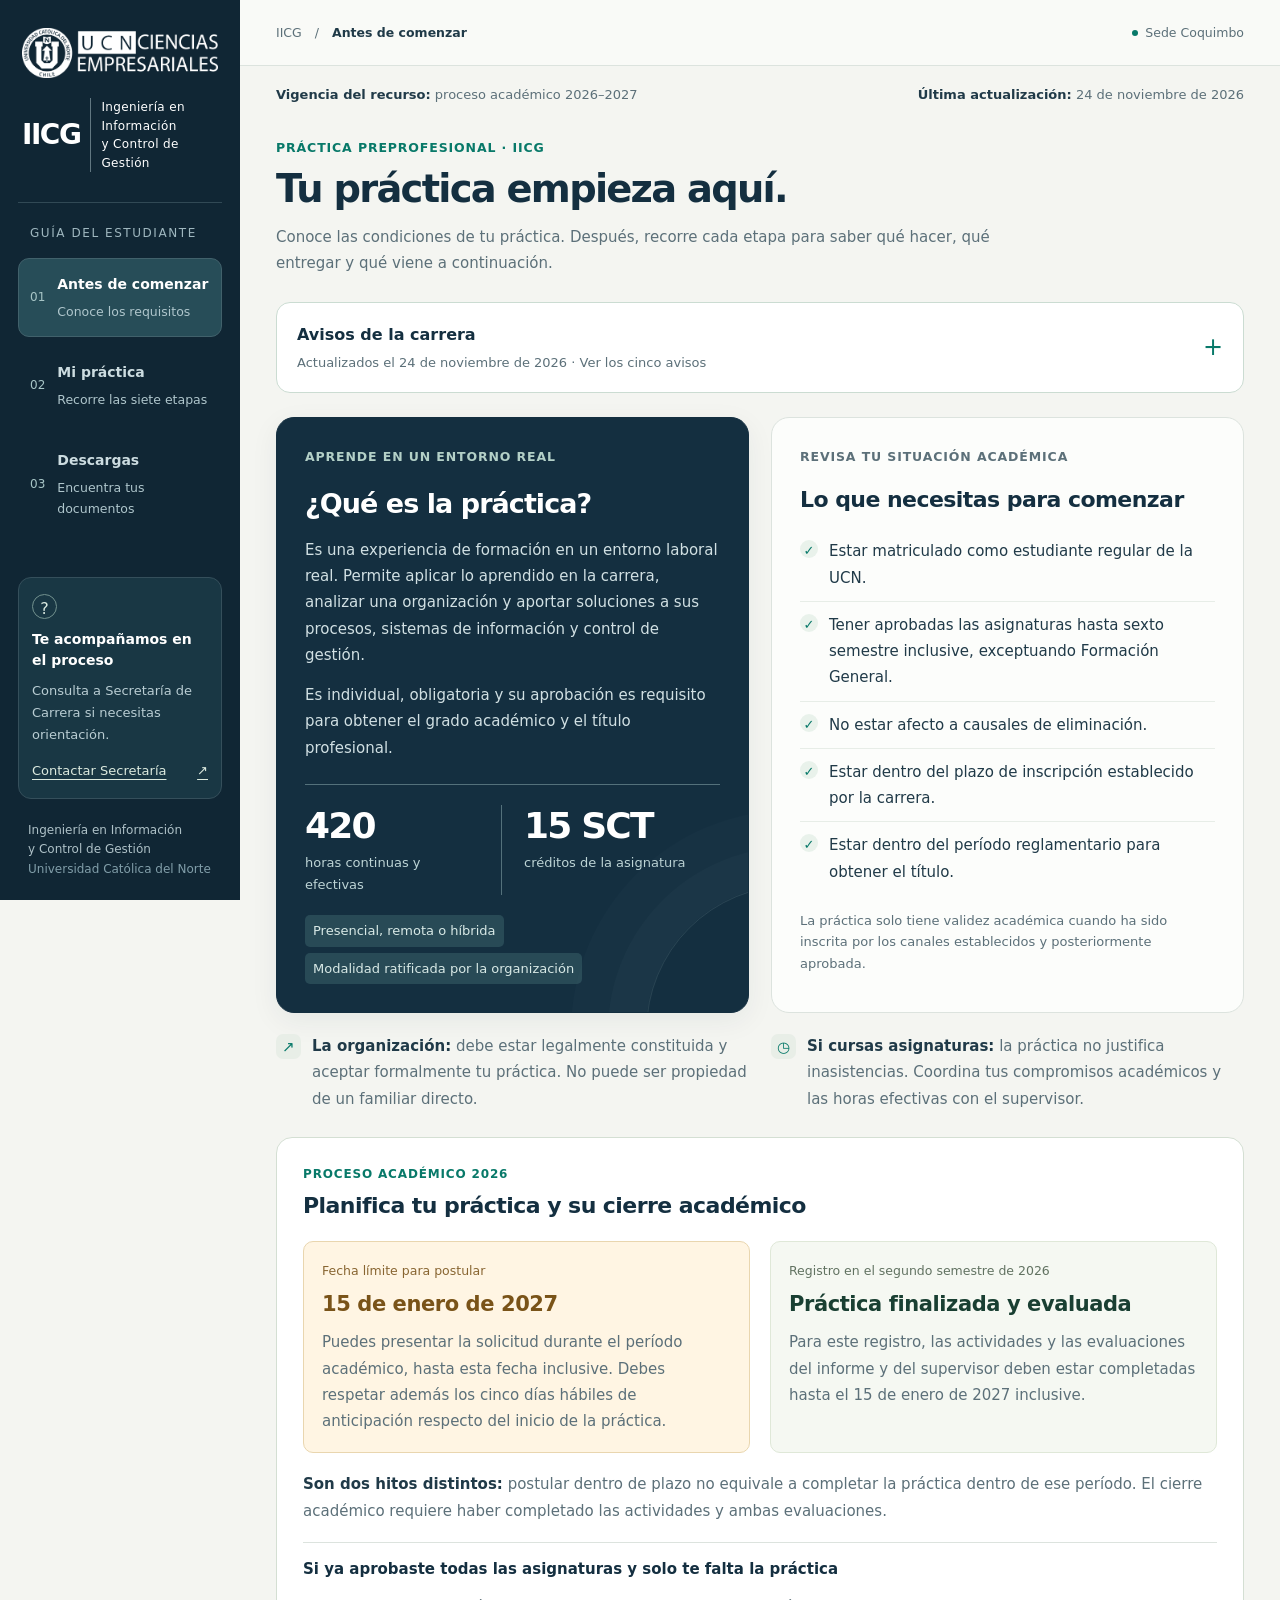
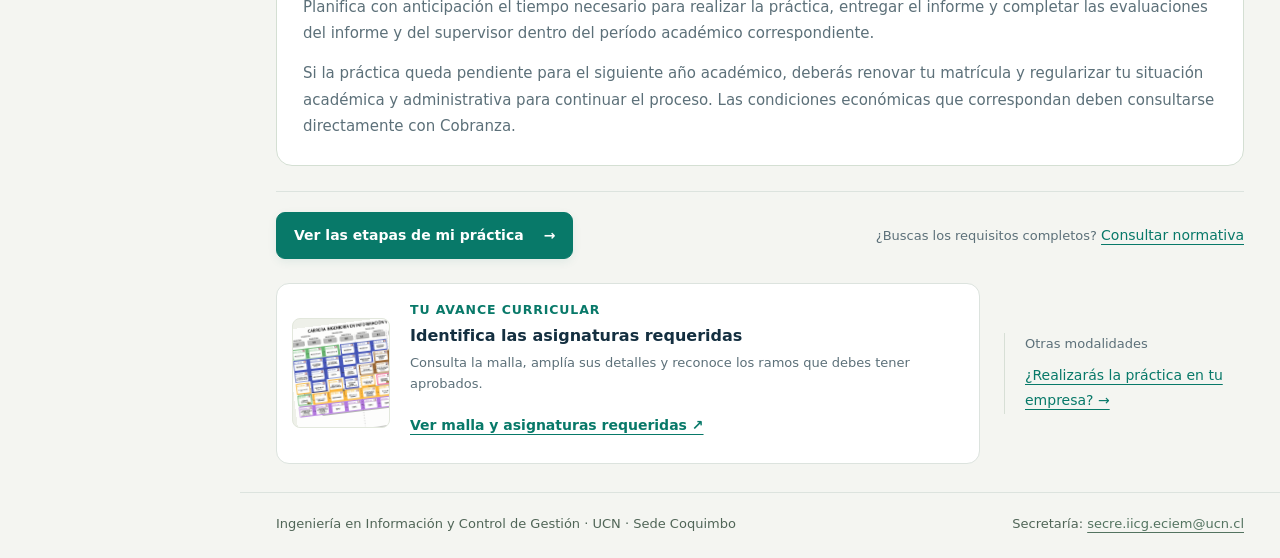
==== commit bfa20df7: "Mejora contraste y legibilidad para proyeccion y accesibilidad" ====
--- a/index.html
+++ b/index.html
@@ -50,23 +50,48 @@
 .library-body>.context-notices{margin-top:18px}
 @media(max-width:760px){.notice-grid{grid-template-columns:1fr}.career-notices{padding:16px}.career-notices>summary{align-items:flex-start}.notice-grid article p,.context-notice p{font-size:.9375rem}}
 
+
+/* Readable secondary labels and operating-system contrast preferences. */
+.footer{color:#506557}
+.flow-group,#stage-phase,.action-heading>span:last-child,#step-status,.category-index{color:#466052}
+.flow-num{color:#466458}
+.document-tray .aside-label{color:#466052!important}
+.flow-group,.flow button small,.stage-meta span,.action-heading>span:last-child,.category-index,#step-status{font-size:.875rem}
+@media(prefers-contrast:more){
+  :root{--muted:#354d58;--line:#83968d}
+  .panel,.stage-main,.library-row,.context-notice,.career-notices{border-color:#789084}
+  .flow-group,#stage-phase,.action-heading>span:last-child,#step-status,.category-index,.footer{color:#334c42}
+}
+@media(forced-colors:active){
+  button,a,input,summary{forced-color-adjust:auto}
+  .flow button[aria-current=step],.categories button[aria-pressed=true],.sidebar-nav button[aria-pressed=true]{outline:2px solid Highlight;outline-offset:-3px}
+  .flow-num,.file,.panel,.stage-main,.library-row,.context-notice,.career-notices{border-color:CanvasText}
+  .intro-definition{background:Canvas;color:CanvasText}
+  .intro-definition h2,.intro-definition .intro-copy,.intro-definition .panel-kicker,.intro-definition .facts strong,.intro-definition .facts span{color:CanvasText}
+}
+
+
+@media(forced-colors:active){
+  .app-sidebar .brand img{background:#102634;forced-color-adjust:none}
+  #curriculum-highlights rect{fill:transparent;stroke:Highlight;stroke-width:4}
+}
 </style></head><body><a href="#main" class="skip">Saltar al contenido</a><div class="app-frame"><aside class="app-sidebar" aria-label="Guía de navegación"><div class="brand"><img src="assets/logo-eciem.png" alt="Universidad Católica del Norte Ciencias Empresariales"><div class="brand-text"><b>IICG</b><span>Ingeniería en Información<br>y Control de Gestión</span></div></div><div class="sidebar-caption">GUÍA DEL ESTUDIANTE</div><nav class="sidebar-nav" aria-label="Navegación principal"><div class="nav-main"><button type="button" data-screen="intro" aria-pressed="true"><span class="nav-index" aria-hidden="true">01</span><span class="nav-copy"><strong>Antes de comenzar</strong><small>Conoce los requisitos</small></span></button><button type="button" data-screen="process" aria-pressed="false"><span class="nav-index" aria-hidden="true">02</span><span class="nav-copy"><strong>Mi práctica</strong><small>Recorre las siete etapas</small></span></button><button type="button" data-screen="library" aria-pressed="false"><span class="nav-index" aria-hidden="true">03</span><span class="nav-copy"><strong>Descargas</strong><small>Encuentra tus documentos</small></span></button></div></nav><div class="sidebar-help"><span class="help-mark" aria-hidden="true">?</span><strong>Te acompañamos en el proceso</strong><p>Consulta a Secretaría de Carrera si necesitas orientación.</p><a href="mailto:secre.iicg.eciem@ucn.cl">Contactar Secretaría <span aria-hidden="true">↗</span></a></div><div class="sidebar-bottom">Ingeniería en Información<br>y Control de Gestión<br><span>Universidad Católica del Norte</span></div></aside><div class="app-workspace"><header class="utility-bar"><div class="breadcrumb"><span>IICG</span><span aria-hidden="true">/</span><strong id="view-name">Antes de comenzar</strong></div><div class="utility-meta"><span class="campus-dot" aria-hidden="true"></span>Sede Coquimbo</div></header><div class="edition-strip" aria-label="Vigencia y actualización del recurso"><span><b>Vigencia del recurso:</b> <span data-calendar="edition"></span></span><span><b>Última actualización:</b> <time data-updated-date></time></span></div><main id="main">
-<section class="screen" id="intro"><div class="page-heading"><p class="eyebrow">Práctica preprofesional · IICG</p><h1>Tu práctica empieza aquí.</h1><p class="lead">Conoce las condiciones de tu práctica. Después, recorre cada etapa para saber qué hacer, qué entregar y qué viene a continuación.</p></div><details class="career-notices" id="career-notices"><summary><span>Avisos de la carrera<span class="notice-updated">Actualizados el 24 de noviembre de 2026 · Ver los cinco avisos</span></span></summary><p class="notice-summary">Documentación 2026 obligatoria desde el 25 de noviembre. Rúbricas de informe 2025 vigentes mientras se comunica su actualización. Revisa también la información sobre competencias genéricas, plataforma institucional y la encuesta de percepción que se aplicará desde enero de 2027.</p><div class="notice-grid" id="career-notices-list"></div></details><div class="intro-layout"><article class="panel intro-definition"><p class="panel-kicker">APRENDE EN UN ENTORNO REAL</p><h2>¿Qué es la práctica?</h2><p class="intro-copy">Es una experiencia de formación en un entorno laboral real. Permite aplicar lo aprendido en la carrera, analizar una organización y aportar soluciones a sus procesos, sistemas de información y control de gestión.</p><p class="intro-copy">Es individual, obligatoria y su aprobación es requisito para obtener el grado académico y el título profesional.</p><div class="facts"><div><strong>420</strong><span>horas continuas y efectivas</span></div><div><strong>15 SCT</strong><span>créditos de la asignatura</span></div></div><div class="info-pills"><span>Presencial, remota o híbrida</span><span>Modalidad ratificada por la organización</span></div></article><article class="panel intro-requirements"><p class="panel-kicker">REVISA TU SITUACIÓN ACADÉMICA</p><h2>Lo que necesitas para comenzar</h2><ul class="requirements"><li>Estar matriculado como estudiante regular de la UCN.</li><li>Tener aprobadas las asignaturas hasta sexto semestre inclusive, exceptuando Formación General.</li><li>No estar afecto a causales de eliminación.</li><li>Estar dentro del plazo de inscripción establecido por la carrera.</li><li>Estar dentro del período reglamentario para obtener el título.</li></ul><p class="intro-note">La práctica solo tiene validez académica cuando ha sido inscrita por los canales establecidos y posteriormente aprobada.</p></article></div><div class="intro-support"><p class=" support-note"><span class="support-icon" aria-hidden="true">↗</span><b>La organización:</b> debe estar legalmente constituida y aceptar formalmente tu práctica. No puede ser propiedad de un familiar directo.</p><p class=" support-note"><span class="support-icon" aria-hidden="true">◷</span><b>Si cursas asignaturas:</b> la práctica no justifica inasistencias. Coordina tus compromisos académicos y las horas efectivas con el supervisor.</p></div><section class="academic-planning" id="academic-planning" aria-labelledby="academic-planning-title"><div class="planning-heading"><div><p class="eyebrow">PROCESO ACADÉMICO <span data-calendar="year"></span></p><h2 id="academic-planning-title">Planifica tu práctica y su cierre académico</h2></div></div><div class="planning-dates"><div class="planning-date"><span class="planning-label">Fecha límite para postular</span><strong><span data-calendar="deadline"></span></strong><p>Puedes presentar la solicitud durante el período académico, hasta esta fecha inclusive. Debes respetar además los cinco días hábiles de anticipación respecto del inicio de la práctica.</p></div><div class="planning-date"><span class="planning-label">Registro en el <span data-calendar="period"></span></span><strong>Práctica finalizada y evaluada</strong><p>Para este registro, las actividades y las evaluaciones del informe y del supervisor deben estar completadas hasta el <span data-calendar="deadline"></span> inclusive.</p></div></div><p class="planning-explanation"><b>Son dos hitos distintos:</b> postular dentro de plazo no equivale a completar la práctica dentro de ese período. El cierre académico requiere haber completado las actividades y ambas evaluaciones.</p><div class="planning-enrollment"><h3>Si ya aprobaste todas las asignaturas y solo te falta la práctica</h3><p>Planifica con anticipación el tiempo necesario para realizar la práctica, entregar el informe y completar las evaluaciones del informe y del supervisor dentro del período académico correspondiente.</p><p>Si la práctica queda pendiente para el siguiente año académico, deberás renovar tu matrícula y regularizar tu situación académica y administrativa para continuar el proceso. Las condiciones económicas que correspondan deben consultarse directamente con Cobranza.</p></div></section><div class="intro-bottom start-strip"><button class="primary" type="button" id="start">Ver las etapas de mi práctica <span aria-hidden="true">→</span></button><p>¿Buscas los requisitos completos? <button type="button" class="mini-link" data-library="normativa">Consultar normativa</button></p></div><div class="intro-tools"><div class="curriculum-launch"><div class="curriculum-thumb" aria-hidden="true"><img src="assets/malla-iicg-preview.webp" alt=""></div><div class="curriculum-copy"><p class="eyebrow">TU AVANCE CURRICULAR</p><h3>Identifica las asignaturas requeridas</h3><p>Consulta la malla, amplía sus detalles y reconoce los ramos que debes tener aprobados.</p><button class="outline" type="button" id="open-curriculum">Ver malla y asignaturas requeridas ↗</button></div></div><div class="enterprise-link"><span>Otras modalidades</span><button class="mini-link" type="button" id="own-link">¿Realizarás la práctica en tu empresa? →</button></div></div></section>
+<section class="screen" id="intro"><div class="page-heading"><p class="eyebrow">Práctica preprofesional · IICG</p><h1>Tu práctica empieza aquí.</h1><p class="lead">Conoce las condiciones de tu práctica. Después, recorre cada etapa para saber qué hacer, qué entregar y qué viene a continuación.</p></div><details class="career-notices" id="career-notices"><summary><span>Avisos de la carrera<span class="notice-updated">Actualizados el 24 de noviembre de 2026 · Ver los cinco avisos</span></span></summary><p class="notice-summary">Documentación 2026 obligatoria desde el 25 de noviembre. Rúbricas de informe 2025 vigentes mientras se comunica su actualización. Revisa también la información sobre competencias genéricas, plataforma institucional y la encuesta de percepción de la práctica tradicional que se aplicará desde enero de 2027.</p><div class="notice-grid" id="career-notices-list"></div></details><div class="intro-layout"><article class="panel intro-definition"><p class="panel-kicker">APRENDE EN UN ENTORNO REAL</p><h2>¿Qué es la práctica?</h2><p class="intro-copy">Es una experiencia de formación en un entorno laboral real. Permite aplicar lo aprendido en la carrera, analizar una organización y aportar soluciones a sus procesos, sistemas de información y control de gestión.</p><p class="intro-copy">Es individual, obligatoria y su aprobación es requisito para obtener el grado académico y el título profesional.</p><div class="facts"><div><strong>420</strong><span>horas continuas y efectivas</span></div><div><strong>15 SCT</strong><span>créditos de la asignatura</span></div></div><div class="info-pills"><span>Presencial, remota o híbrida</span><span>Modalidad ratificada por la organización</span></div></article><article class="panel intro-requirements"><p class="panel-kicker">REVISA TU SITUACIÓN ACADÉMICA</p><h2>Lo que necesitas para comenzar</h2><ul class="requirements"><li>Estar matriculado como estudiante regular de la UCN.</li><li>Tener aprobadas las asignaturas hasta sexto semestre inclusive, exceptuando Formación General.</li><li>No estar afecto a causales de eliminación.</li><li>Estar dentro del plazo de inscripción establecido por la carrera.</li><li>Estar dentro del período reglamentario para obtener el título.</li></ul><p class="intro-note">La práctica solo tiene validez académica cuando ha sido inscrita por los canales establecidos y posteriormente aprobada.</p></article></div><div class="intro-support"><p class=" support-note"><span class="support-icon" aria-hidden="true">↗</span><b>La organización:</b> debe estar legalmente constituida y aceptar formalmente tu práctica. No puede ser propiedad de un familiar directo.</p><p class=" support-note"><span class="support-icon" aria-hidden="true">◷</span><b>Si cursas asignaturas:</b> la práctica no justifica inasistencias. Coordina tus compromisos académicos y las horas efectivas con el supervisor.</p></div><section class="academic-planning" id="academic-planning" aria-labelledby="academic-planning-title"><div class="planning-heading"><div><p class="eyebrow">PROCESO ACADÉMICO <span data-calendar="year"></span></p><h2 id="academic-planning-title">Planifica tu práctica y su cierre académico</h2></div></div><div class="planning-dates"><div class="planning-date"><span class="planning-label">Fecha límite para postular</span><strong><span data-calendar="deadline"></span></strong><p>Puedes presentar la solicitud durante el período académico, hasta esta fecha inclusive. Debes respetar además los cinco días hábiles de anticipación respecto del inicio de la práctica.</p></div><div class="planning-date"><span class="planning-label">Registro en el <span data-calendar="period"></span></span><strong>Práctica finalizada y evaluada</strong><p>Para este registro, las actividades y las evaluaciones del informe y del supervisor deben estar completadas hasta el <span data-calendar="deadline"></span> inclusive.</p></div></div><p class="planning-explanation"><b>Son dos hitos distintos:</b> postular dentro de plazo no equivale a completar la práctica dentro de ese período. El cierre académico requiere haber completado las actividades y ambas evaluaciones.</p><div class="planning-enrollment"><h3>Si ya aprobaste todas las asignaturas y solo te falta la práctica</h3><p>Planifica con anticipación el tiempo necesario para realizar la práctica, entregar el informe y completar las evaluaciones del informe y del supervisor dentro del período académico correspondiente.</p><p>Si la práctica queda pendiente para el siguiente año académico, deberás renovar tu matrícula y regularizar tu situación académica y administrativa para continuar el proceso. Las condiciones económicas que correspondan deben consultarse directamente con Cobranza.</p></div></section><div class="intro-bottom start-strip"><button class="primary" type="button" id="start">Ver las etapas de mi práctica <span aria-hidden="true">→</span></button><p>¿Buscas los requisitos completos? <button type="button" class="mini-link" data-library="normativa">Consultar normativa</button></p></div><div class="intro-tools"><div class="curriculum-launch"><div class="curriculum-thumb" aria-hidden="true"><img src="assets/malla-iicg-preview.webp" alt=""></div><div class="curriculum-copy"><p class="eyebrow">TU AVANCE CURRICULAR</p><h3>Identifica las asignaturas requeridas</h3><p>Consulta la malla, amplía sus detalles y reconoce los ramos que debes tener aprobados.</p><button class="outline" type="button" id="open-curriculum">Ver malla y asignaturas requeridas ↗</button></div></div><div class="enterprise-link"><span>Otras modalidades</span><button class="mini-link" type="button" id="own-link">¿Realizarás la práctica en tu empresa? →</button></div></div></section>
 <section class="screen" id="process" hidden><div class="process-header"><div><p class="eyebrow" id="process-eyebrow">Tu recorrido</p><h1 id="process-title">Mi práctica, en siete etapas</h1><p class="lead" id="process-lead">Selecciona una etapa del flujo para ver sus acciones, documentos y plazos.</p></div><span class="route-label" id="route-label">Práctica tradicional</span></div><div class="process-body"><aside class="journey"><div class="journey-heading"><span class="eyebrow">MAPA DEL PROCESO</span><p>Selecciona la etapa que quieres consultar.</p></div><nav class="flow" id="flow" aria-label="Etapas de la práctica"></nav></aside><div class="stage-workspace"><div class="stage-layout"><article class="stage-main" id="stage" aria-labelledby="stage-title"><div class="stage-meta"><span id="stage-position"></span><span id="stage-phase"></span></div><h2 tabindex="-1" id="stage-title"></h2><p class="description" id="stage-intro"></p><div class="stage-facts"><div class="aside-block"><p class="aside-label">Cuándo</p><p id="stage-time"></p></div><div class="aside-block"><p class="aside-label">Quiénes participan</p><p id="stage-who"></p></div></div><div id="stage-notice" hidden></div><div class="context-notices" id="stage-updates" hidden></div><div class="action-heading"><span class="eyebrow">QUÉ DEBES HACER</span><span>Acciones de esta etapa</span></div><ol class="actions" id="actions"></ol><div id="stage-visual" hidden></div><div id="evaluation" hidden></div><div class="result"><span class="result-mark" aria-hidden="true">→</span><b>Al terminar esta etapa</b><span id="stage-result"></span></div><div class="stage-nav"><button class="outline" type="button" id="previous">← Anterior</button><button class="primary" type="button" id="next">Siguiente →</button></div></article><aside class="stage-aside document-tray" aria-label="Información de la etapa"><div class="aside-block"><p class="aside-label">Documentos de esta etapa</p><div id="stage-docs"></div><div class="managed-document" id="managed-document" hidden></div><button class="all-docs" type="button" data-library="inscripcion">Ver biblioteca de descargas →</button></div><div class="aside-block"><p class="aside-label">¿Necesitas orientación?</p><p><a href="mailto:secre.iicg.eciem@ucn.cl">Contacta a Secretaría de Carrera</a></p></div></aside></div><p class="intro-note" id="step-status" aria-live="polite"></p></div></div></section>
 <section class="screen" id="library" hidden><div class="page-heading library-heading"><p class="eyebrow">Documentos para tu práctica</p><h1>Biblioteca de descargas</h1><p class="lead">Elige una categoría y descarga el documento que necesitas. Las rúbricas y plantillas se consultan directamente en sus archivos.</p></div><div class="library-layout"><nav class="categories" aria-label="Categorías de descargas"><button type="button" data-category="normativa" aria-pressed="true"><span class="category-index">01</span><span class="category-name">Normativa y reglamentación</span><small>Reglas y programa de estudio</small><span class="category-count">3 documentos</span></button><button type="button" data-category="inscripcion" aria-pressed="false"><span class="category-index">02</span><span class="category-name">Inscripción</span><small>Plan y formularios</small><span class="category-count">3 documentos</span></button><button type="button" data-category="evaluacion" aria-pressed="false"><span class="category-index">03</span><span class="category-name">Rúbricas y plantilla de informe</span><small>Criterios y estructura</small><span class="category-count">5 documentos</span></button></nav><div class="library-body"><button type="button" class="outline library-return" id="library-return" hidden>← Volver a la etapa consultada</button><h2 id="library-title"></h2><p id="library-description"></p><div class="context-notices" id="library-updates" hidden></div><div id="library-list"></div><p id="library-status" class="intro-note" aria-live="polite"></p></div></div></section>
-<section class="screen enterprise-screen" id="own" hidden><p class="eyebrow">Práctica preprofesional</p><h1>Práctica en empresa propia</h1><p class="lead">Si eres propietario de una empresa y trabajas a tiempo completo en ella, puedes presentar una solicitud fundada a Jefatura de Carrera para realizar la práctica en tu emprendimiento.</p><div class="intro-layout"><article class="panel"><h2>Antes de solicitarla</h2><p class="intro-copy">Debes fundamentar cómo tu ausencia afectaría el funcionamiento y los resultados de la empresa. La solicitud requiere revisión y autorización de Jefatura.</p><ul class="requirements"><li>Carta de solicitud e inicio de actividades.</li><li>Extracto de constitución cuando corresponda.</li><li>Último estado de situación financiera.</li><li>Otros respaldos pertinentes, como contratos o proyectos adjudicados.</li></ul></article><article class="panel"><h2>Cómo se evalúa</h2><p class="intro-copy">El informe debe evidenciar la gestión del negocio, problemáticas abordadas, soluciones y resultados. La presentación y defensa reemplaza la evaluación del empleador.</p><div class="facts"><div><strong>70%</strong><span>informe del emprendimiento</span></div><div><strong>30%</strong><span>presentación y defensa</span></div></div></article></div><div class="context-notices" id="own-updates"></div><div class="intro-bottom"><button class="primary" type="button" id="own-start">Ver el proceso de empresa propia →</button><button class="mini-link" type="button" data-screen="intro">← Volver a Antes de comenzar</button></div></section></main><footer class="footer"><span>Ingeniería en Información y Control de Gestión · UCN · Sede Coquimbo</span><button class="mini-link" id="return-traditional" type="button" hidden>← Volver a práctica tradicional</button><span>Secretaría: <a href="mailto:secre.iicg.eciem@ucn.cl">secre.iicg.eciem@ucn.cl</a></span></footer></div></div><dialog id="curriculum-dialog" aria-labelledby="curriculum-title"><div class="dialog-header"><div><p class="eyebrow">Requisitos académicos</p><h2 id="curriculum-title">Asignaturas que debes tener aprobadas</h2></div><button type="button" class="outline" id="close-curriculum" aria-label="Cerrar malla curricular">Cerrar ×</button></div><p class="curriculum-intro">Todas las asignaturas de los semestres I a VI, exceptuando Formación General. Los recuadros amarillos con borde naranjo destacan las asignaturas requeridas; la franja morada de Formación General no forma parte de este requisito.</p><div class="curriculum-controls"><label><input id="show-highlights" type="checkbox" checked> Destacar asignaturas requeridas</label><button type="button" class="outline" id="zoom-curriculum" aria-pressed="false">Ampliar malla</button><a href="assets/malla-iicg-2026.png" download>Descargar malla PNG ↓</a></div><div class="curriculum-scroll"><div class="curriculum-image" id="curriculum-image"><img src="assets/malla-iicg-preview.webp" alt="Malla curricular IICG 2026, organizada en diez semestres. Se requieren las asignaturas de los seis primeros semestres, excepto Formación General."><svg id="curriculum-highlights" viewbox="0 0 1822 1376" aria-hidden="true"><rect x="35" y="226" width="143" height="111" rx="7"></rect><rect x="35" y="345" width="143" height="115" rx="7"></rect><rect x="35" y="474" width="143" height="107" rx="7"></rect><rect x="35" y="590" width="143" height="121" rx="7"></rect><rect x="35" y="718" width="143" height="117" rx="7"></rect><rect x="214" y="226" width="140" height="111" rx="7"></rect><rect x="214" y="345" width="140" height="115" rx="7"></rect><rect x="214" y="474" width="140" height="107" rx="7"></rect><rect x="214" y="590" width="140" height="121" rx="7"></rect><rect x="214" y="718" width="140" height="117" rx="7"></rect><rect x="389" y="226" width="140" height="111" rx="7"></rect><rect x="389" y="345" width="140" height="115" rx="7"></rect><rect x="389" y="474" width="140" height="107" rx="7"></rect><rect x="389" y="590" width="140" height="121" rx="7"></rect><rect x="389" y="718" width="140" height="117" rx="7"></rect><rect x="554" y="226" width="147" height="111" rx="7"></rect><rect x="554" y="345" width="147" height="115" rx="7"></rect><rect x="554" y="474" width="147" height="107" rx="7"></rect><rect x="554" y="590" width="147" height="121" rx="7"></rect><rect x="554" y="718" width="147" height="117" rx="7"></rect><rect x="737" y="226" width="145" height="111" rx="7"></rect><rect x="737" y="345" width="145" height="115" rx="7"></rect><rect x="737" y="474" width="145" height="107" rx="7"></rect><rect x="737" y="590" width="145" height="121" rx="7"></rect><rect x="737" y="718" width="145" height="117" rx="7"></rect><rect x="903" y="226" width="153" height="111" rx="7"></rect><rect x="903" y="345" width="153" height="115" rx="7"></rect><rect x="903" y="474" width="153" height="107" rx="7"></rect><rect x="903" y="590" width="153" height="121" rx="7"></rect><rect x="903" y="718" width="153" height="117" rx="7"></rect></svg></div></div><p class="curriculum-intro">Esta visualización orienta la lectura del requisito. La carrera verifica la situación académica al revisar la inscripción.</p></dialog><script>const CALENDAR=Object.freeze({deadline:'15 de enero de 2027',period:'segundo semestre de 2026',year:'2026',shortDeadline:'15 de enero',edition:'proceso académico 2026–2027',updatedOn:'2026-11-24',updatedLabel:'24 de noviembre de 2026'});
+<section class="screen enterprise-screen" id="own" hidden><p class="eyebrow">Práctica preprofesional</p><h1>Práctica en empresa propia</h1><p class="lead">Si eres propietario de una empresa y trabajas a tiempo completo en ella, puedes presentar una solicitud fundada a Jefatura de Carrera para realizar la práctica en tu emprendimiento.</p><div class="intro-layout"><article class="panel"><h2>Antes de solicitarla</h2><p class="intro-copy">Debes fundamentar cómo tu ausencia afectaría el funcionamiento y los resultados de la empresa. La solicitud requiere revisión y autorización de Jefatura. La empresa debe tener al menos un año de antigüedad, contado desde su inicio de actividades registrado ante el SII, cumplido al presentar la solicitud.</p><ul class="requirements"><li>Carta de solicitud e inicio de actividades.</li><li>Extracto de constitución cuando corresponda.</li><li>Último estado de situación financiera.</li><li>Otros respaldos pertinentes, como contratos o proyectos adjudicados.</li></ul></article><article class="panel"><h2>Cómo se evalúa</h2><p class="intro-copy">El informe debe evidenciar la gestión del negocio, problemáticas abordadas, soluciones y resultados. La presentación y defensa reemplaza la evaluación del empleador.</p><div class="facts"><div><strong>70%</strong><span>informe del emprendimiento</span></div><div><strong>30%</strong><span>presentación y defensa</span></div></div></article></div><div class="context-notices" id="own-updates"></div><div class="intro-bottom"><button class="primary" type="button" id="own-start">Ver el proceso de empresa propia →</button><button class="mini-link" type="button" data-screen="intro">← Volver a Antes de comenzar</button></div></section></main><footer class="footer"><span>Ingeniería en Información y Control de Gestión · UCN · Sede Coquimbo</span><button class="mini-link" id="return-traditional" type="button" hidden>← Volver a práctica tradicional</button><span>Secretaría: <a href="mailto:secre.iicg.eciem@ucn.cl">secre.iicg.eciem@ucn.cl</a></span></footer></div></div><dialog id="curriculum-dialog" aria-labelledby="curriculum-title"><div class="dialog-header"><div><p class="eyebrow">Requisitos académicos</p><h2 id="curriculum-title">Asignaturas que debes tener aprobadas</h2></div><button type="button" class="outline" id="close-curriculum" aria-label="Cerrar malla curricular">Cerrar ×</button></div><p class="curriculum-intro">Todas las asignaturas de los semestres I a VI, exceptuando Formación General. Los recuadros amarillos con borde naranjo destacan las asignaturas requeridas; la franja morada de Formación General no forma parte de este requisito.</p><div class="curriculum-controls"><label><input id="show-highlights" type="checkbox" checked> Destacar asignaturas requeridas</label><button type="button" class="outline" id="zoom-curriculum" aria-pressed="false">Ampliar malla</button><a href="assets/malla-iicg-2026.png" download>Descargar malla PNG ↓</a></div><div class="curriculum-scroll"><div class="curriculum-image" id="curriculum-image"><img src="assets/malla-iicg-preview.webp" alt="Malla curricular IICG 2026, organizada en diez semestres. Se requieren las asignaturas de los seis primeros semestres, excepto Formación General."><svg id="curriculum-highlights" viewbox="0 0 1822 1376" aria-hidden="true"><rect x="35" y="226" width="143" height="111" rx="7"></rect><rect x="35" y="345" width="143" height="115" rx="7"></rect><rect x="35" y="474" width="143" height="107" rx="7"></rect><rect x="35" y="590" width="143" height="121" rx="7"></rect><rect x="35" y="718" width="143" height="117" rx="7"></rect><rect x="214" y="226" width="140" height="111" rx="7"></rect><rect x="214" y="345" width="140" height="115" rx="7"></rect><rect x="214" y="474" width="140" height="107" rx="7"></rect><rect x="214" y="590" width="140" height="121" rx="7"></rect><rect x="214" y="718" width="140" height="117" rx="7"></rect><rect x="389" y="226" width="140" height="111" rx="7"></rect><rect x="389" y="345" width="140" height="115" rx="7"></rect><rect x="389" y="474" width="140" height="107" rx="7"></rect><rect x="389" y="590" width="140" height="121" rx="7"></rect><rect x="389" y="718" width="140" height="117" rx="7"></rect><rect x="554" y="226" width="147" height="111" rx="7"></rect><rect x="554" y="345" width="147" height="115" rx="7"></rect><rect x="554" y="474" width="147" height="107" rx="7"></rect><rect x="554" y="590" width="147" height="121" rx="7"></rect><rect x="554" y="718" width="147" height="117" rx="7"></rect><rect x="737" y="226" width="145" height="111" rx="7"></rect><rect x="737" y="345" width="145" height="115" rx="7"></rect><rect x="737" y="474" width="145" height="107" rx="7"></rect><rect x="737" y="590" width="145" height="121" rx="7"></rect><rect x="737" y="718" width="145" height="117" rx="7"></rect><rect x="903" y="226" width="153" height="111" rx="7"></rect><rect x="903" y="345" width="153" height="115" rx="7"></rect><rect x="903" y="474" width="153" height="107" rx="7"></rect><rect x="903" y="590" width="153" height="121" rx="7"></rect><rect x="903" y="718" width="153" height="117" rx="7"></rect></svg></div></div><p class="curriculum-intro">Esta visualización orienta la lectura del requisito. La carrera verifica la situación académica al revisar la inscripción.</p></dialog><script>const CALENDAR=Object.freeze({deadline:'15 de enero de 2027',period:'segundo semestre de 2026',year:'2026',shortDeadline:'15 de enero',edition:'proceso académico 2026–2027',updatedOn:'2026-11-24',updatedLabel:'24 de noviembre de 2026'});
 const calendarText=s=>s.replaceAll('${CALENDAR.deadline}',CALENDAR.deadline).replaceAll('${CALENDAR.period}',CALENDAR.period).replaceAll('${CALENDAR.shortDeadline}',CALENDAR.shortDeadline);
 const actionTitles=[["Comprueba tus requisitos", "Consulta el programa de estudio", "Elige la organización", "Revisa las funciones"], ["Completa el formulario", "Prepara el plan de trabajo", "Gestiona firmas y timbres", "Envía a Secretaría", "Respeta el cierre de postulación"], ["Revisión del formulario y el plan", "Recibe la notificación", "Atiende las correcciones", "Recibe la carta de Secretaría", "Gestiona la firma de la empresa", "Entrega la carta antes del inicio"], ["Cumple el plan autorizado", "Actúa con responsabilidad", "Mantén tu bitácora", "Reúne las evidencias", "Coordina el seguimiento", "Solicita los cambios", "Consulta los inconvenientes o el término anticipado", "Prepara los contactos del seguro para el receso"], ["Verifica las horas y las fechas", "Solicita autorización para cambiar fechas", "Notifica el término y solicita la constancia", "Evaluación del supervisor", "Entrega el informe en 30 días", "Conserva el respaldo de tu entrega"], ["Presenta tu informe", "Si falta la respuesta del supervisor", "Si el supervisor reprueba", "Derivación al académico", "Correcciones del informe"], ["Cálculo de la nota final", "Registro en Banner", "Notificación por correo", "Resuelve tus consultas", "Período de registro académico"]];
-const ownActionTitles=[["Fundamenta tu solicitud", "Acredita la actividad y constitución", "Adjunta los respaldos", "Completa el formulario"], ["Formaliza la inscripción", "Confirma tu fecha de entrega", "Organiza las evidencias"], ["Describe tu emprendimiento", "Documenta problemas y soluciones", "Analiza y proyecta el negocio", "Entrega el informe", "Atiende las observaciones"], ["Coordina la presentación", "Prepara la exposición", "Defiende tu trabajo", "Confirma tu resultado"]];
+const ownActionTitles=[["Fundamenta tu solicitud", "Acredita la actividad y constitución", "Adjunta los respaldos", "Formaliza después de la autorización", "Respeta los plazos de revisión"], ["Formaliza la inscripción", "Confirma tu fecha de entrega", "Organiza las evidencias"], ["Describe tu emprendimiento", "Documenta problemas y soluciones", "Analiza y proyecta el negocio", "Entrega el informe", "Atiende las observaciones"], ["Coordina la presentación", "Prepara la exposición", "Defiende tu trabajo", "Confirma tu resultado"]];
 
 const documents={"R1": {"id": "R1", "title": "Reglamento de práctica IICG", "description": "Marco de requisitos, duración, inscripción y aprobación.", "route": "comun", "category": "Normativa", "url": "Res%20020-2025%20Oficializa%20Reglamento%20de%20%20Practica%20Pre-Profesional%20IICG.pdf", "filename": "Res 020-2025 Oficializa Reglamento de  Practica Pre-Profesional IICG.pdf", "ext": "PDF", "group": "normativa"}, "R2": {"id": "R2", "title": "Apéndice de evaluación del informe", "description": "Tramos de notas, correcciones y segunda evaluación.", "route": "comun", "category": "Normativa", "url": "Res%20231-2025%20Oficializa%20Ape%CC%81ndice%20N%C2%B01%20Reglamento%20Pra%CC%81ctica%20Pre-Profesional%20IICG.pdf", "filename": "Res 231-2025 Oficializa Apéndice N°1 Reglamento Práctica Pre-Profesional IICG.pdf", "ext": "PDF", "group": "normativa"}, "P1": {"id": "P1", "title": "Programa de estudio", "description": "Competencias, resultados de aprendizaje y ponderaciones.", "route": "comun", "category": "Orientaciones", "url": "S9A1%20-%20Pra%CC%81ctica%20Pre-Profesional.pdf", "filename": "S9A1 - Práctica Pre-Profesional.pdf", "ext": "PDF", "group": "normativa"}, "T1": {"id": "T1", "title": "Formulario de inscripción", "description": "Datos del estudiante, organización, supervisor, modalidad y horario.", "route": "tradicional", "category": "Inscripción", "url": "Formulario%20de%20Inscripcio%CC%81n%20-%20Pra%CC%81ctica%20IICG_v2026.docx", "filename": "Formulario de Inscripción - Práctica IICG_v2026.docx", "ext": "DOCX", "group": "inscripcion"}, "T3": {"id": "T3", "title": "Plan de trabajo", "description": "Objetivos, actividades, herramientas y productos esperados.", "route": "tradicional", "category": "Inscripción", "url": "Plan%20de%20Pra%CC%81ctica%20IICG_v2026.docx", "filename": "Plan de Práctica IICG_v2026.docx", "ext": "DOCX", "group": "inscripcion"}, "T5": {"id": "T5", "title": "Plantilla de informe", "description": "Estructura orientadora del informe tradicional.", "route": "tradicional", "category": "Informe", "url": "Plantilla%20Informe%20de%20Pra%CC%81ctica%20IICG.docx", "filename": "Plantilla Informe de Práctica IICG.docx", "ext": "DOCX", "group": "evaluacion"}, "T6": {"id": "T6", "title": "Rúbrica de informe de práctica", "description": "Criterios detallados para la revisión académica del informe.", "route": "tradicional", "category": "Evaluación", "url": "Ru%CC%81brica%20Evaluacio%CC%81n%20Informe%20Pra%CC%81ctica.pdf", "filename": "Rúbrica Evaluación Informe Práctica.pdf", "ext": "PDF", "group": "evaluacion"}, "T7": {"id": "T7", "title": "Competencias genéricas", "description": "Instrumento que completa el supervisor de la organización.", "route": "tradicional", "category": "Evaluación", "url": "Ru%CC%81brica%20Evaluacio%CC%81n%20Competencias%20Gene%CC%81ricas.xlsx.pdf", "filename": "Rúbrica Evaluación Competencias Genéricas.xlsx.pdf", "ext": "PDF", "group": "evaluacion"}, "E1": {"id": "E1", "title": "Formulario de inscripción · empresa propia", "description": "Antecedentes del estudiante y del emprendimiento.", "route": "propia", "category": "Inscripción", "url": "Formulario%20de%20Inscripcio%CC%81n%20-%20Pra%CC%81ctica%20Empresa%20Propia%20IICG_v2026.docx", "filename": "Formulario de Inscripción - Práctica Empresa Propia IICG_v2026.docx", "ext": "DOCX", "group": "inscripcion"}, "E3": {"id": "E3", "title": "Rúbrica de informe · empresa propia", "description": "Criterios de contexto, gestión, resultados y proyecciones del negocio.", "route": "propia", "category": "Evaluación", "url": "Ru%CC%81brica%20Informe%20Pra%CC%81ctica%20%28EMPRESA%20PROPIA%29.pdf", "filename": "Rúbrica Informe Práctica (EMPRESA PROPIA).pdf", "ext": "PDF", "group": "evaluacion"}, "E4": {"id": "E4", "title": "Rúbrica de defensa · empresa propia", "description": "Criterios de exposición y dominio del trabajo realizado.", "route": "propia", "category": "Evaluación", "url": "Ru%CC%81brica%20Presentacio%CC%81n%20Pra%CC%81ctica%20%28EMPRESA%20PROPIA%29.pdf", "filename": "Rúbrica Presentación Práctica (EMPRESA PROPIA).pdf", "ext": "PDF", "group": "evaluacion"}};
-const traditional=[{"title": "Preparación", "short": "Conoce y elige", "heading": "Evalúa si la organización y sus funciones se ajustan a tu formación", "intro": "Antes de postular, revisa el programa de estudio y las competencias del perfil de egreso.", "actions": ["Comprueba que cumples los requisitos académicos y administrativos para realizar la práctica.", "Revisa el programa de estudio: la experiencia debe permitir aplicar las competencias de Ingeniería en Información y Control de Gestión.", "Busca una organización legalmente constituida que no sea propiedad de un familiar directo.", "Consulta las funciones, el área de trabajo y la modalidad propuesta. Evalúa si las actividades permiten alcanzar los resultados de aprendizaje de la práctica."], "who": "Estudiante y organización receptora", "out": "Organización y funciones pertinentes identificadas para tu postulación.", "time": "Antes de preparar la documentación de inscripción.", "docs": ["P1"], "next": "Documentación"}, {"title": "Documentación", "short": "Prepara y envía", "heading": "Prepara tus documentos y envíalos a Secretaría", "intro": "Los formatos están disponibles para descarga. El formulario y el plan deben venir firmados y timbrados por el supervisor de práctica, validando la aceptación de la empresa.", "actions": ["Descarga y completa el formulario de inscripción con los antecedentes del estudiante, organización, supervisor, modalidad, fechas y horario.", "Prepara el plan de trabajo: objetivo general, al menos tres objetivos específicos, actividades, herramientas y productos esperados.", "Solicita la firma y el timbre del supervisor en ambos documentos y comprueba que los antecedentes y fechas coincidan.", "Envía el formulario y el plan por correo a secre.iicg.eciem@ucn.cl. Secretaría revisa los antecedentes y los remite a Jefatura de Carrera para su validación y autorización.", "Las solicitudes de este proceso se recibirán hasta el ${CALENDAR.deadline} inclusive. La documentación recibida después de esa fecha no será admitida ni derivada a Jefatura de Carrera para su autorización."], "who": "Estudiante, supervisor y Secretaría de Carrera", "out": "Formulario y plan recibidos por Secretaría para iniciar su revisión.", "time": "Hasta el ${CALENDAR.deadline} inclusive, respetando además al menos 5 días hábiles de anticipación respecto del inicio de la práctica.", "docs": ["T1", "T3"], "next": "Revisión"}, {"title": "Revisión", "short": "Completa la aceptación", "heading": "Completa la revisión y la carta de aceptación", "intro": "La revisión del formulario de inscripción y del plan de trabajo dispone de cinco días hábiles desde su recepción en Secretaría. Su aprobación permite gestionar la carta de aceptación; para autorizar el inicio, también debes entregar esta carta antes de comenzar.", "actions": ["Secretaría revisa el formulario y el plan y los remite a Jefatura de Carrera para revisar su forma, contenido y pertinencia.", "Secretaría comunica por correo si la documentación fue aprobada, requiere correcciones o fue rechazada.", "Si recibes observaciones, corrige y reenvía dentro de los 10 días hábiles siguientes al correo de Secretaría. Si no corriges en ese plazo, la solicitud se da por cancelada. La nueva entrega tiene 5 días hábiles de revisión desde su recepción en Secretaría.", "Cuando el formulario y el plan están aprobados, Secretaría te informa por correo y te envía la Carta de Aceptación y Compromiso. Este documento se gestiona directamente con Secretaría.", "Gestiona que la empresa complete la carta con sus antecedentes y el período de práctica, coincidente con el formulario. Debe incluir nombre, cargo, firma y timbre de su representante.", "Entrega la carta completada a Secretaría antes de la fecha de inicio. Sin su entrega no se autoriza el comienzo de la práctica. Una vez recibida, podrás iniciar según las fechas estipuladas. Confirma con Secretaría la autorización y las fechas registradas."], "who": "Secretaría, Jefatura de Carrera, estudiante y representante de la empresa", "out": "Documentación revisada y carta de aceptación entregada antes del inicio, para comenzar según las fechas estipuladas.", "time": "Revisión inicial: 5 días hábiles desde la recepción en Secretaría. Correcciones: 10 días hábiles desde el correo. Carta: obligatoria antes del inicio.", "docs": ["T1", "T3"], "next": "Desarrollo"}, {"title": "Desarrollo", "short": "Trabaja y registra", "heading": "Desarrolla tu plan y reúne evidencias para el informe", "intro": "Revisa desde el inicio la plantilla y la rúbrica del informe: así podrás registrar el material que necesitarás al finalizar.", "actions": ["Completa las 420 horas continuas y efectivas y cumple las actividades del plan autorizado.", "Respeta las normas éticas y profesionales de la organización y de la Universidad.", "Mantén una bitácora semanal con actividades, herramientas, dificultades, soluciones y resultados.", "Reúne documentos, reportes, gráficos u otras evidencias de al menos cuatro problemáticas y sus soluciones propuestas o implementadas.", "Coordina el seguimiento con el supervisor. Si cursas asignaturas, cumple tus compromisos académicos y descuenta ese tiempo de las horas de práctica.", "Consulta previamente con Secretaría cualquier modificación de fechas: los cambios requieren autorización.", "Ante cualquier inconveniente o necesidad de poner término anticipado a la práctica, contacta a la Jefatura de Carrera correspondiente, por correo o agendando una reunión, y explica los antecedentes. El término requiere su revisión y visado; no puedes finalizar la práctica unilateralmente.", "Si tu práctica coincide con el receso de la institución, especialmente en febrero, confirma antes del receso los contactos y el procedimiento para utilizar el seguro escolar. Conserva esa información durante la práctica."], "who": "Estudiante, supervisor y carrera", "out": "Plan desarrollado, horas efectivas registradas y evidencias organizadas.", "time": "Durante el período autorizado. El seguro rige desde el inicio y hasta el término registrado.", "docs": ["T5", "T6"], "next": "Término"}, {"title": "Término", "short": "Notifica y gestiona", "heading": "Notifica el término y solicita la constancia", "intro": "Al finalizar, notifica el término a Secretaría. Una vez recibida tu notificación, Secretaría te enviará la constancia para gestionar la firma y el timbre de la empresa. Desde enero de 2027, enviará también la encuesta de percepción del estudiante.", "actions": ["Verifica con el supervisor el cumplimiento de las 420 horas continuas y efectivas y las fechas autorizadas.", "Cualquier ajuste de la fecha de término debe consultarse previamente a Secretaría y contar con autorización. No puedes modificarla de manera unilateral.", "Al finalizar la práctica, notifica por correo a Secretaría de Carrera dentro de un máximo de 10 días corridos desde la fecha de término y solicita la constancia. Secretaría te enviará el formato para gestionar la firma y el timbre de la empresa y devolverlo a Secretaría.", "Secretaría gestiona el envío de la evaluación de competencias genéricas al supervisor.", "Entrega tu informe dentro de los 30 días corridos desde la fecha de término. Este plazo continúa aunque la respuesta del supervisor esté pendiente y es distinto del plazo de 10 días para notificar el término. Desde enero de 2027, debes haber respondido la encuesta de percepción del estudiante para formalizar la recepción del informe, siempre dentro de esos 30 días.", "Conserva la constancia, el correo de notificación y los demás antecedentes de cierre. Atiende las indicaciones de Secretaría."], "who": "Estudiante, supervisor y Secretaría de Carrera", "out": "Término notificado y constancia gestionada con Secretaría; evaluación del supervisor e informe en curso.", "time": "Notificación del término: máximo 10 días corridos desde la fecha de término. Informe: máximo 30 días corridos desde esa misma fecha.", "docs": ["T7", "T5"], "next": "Informe"}, {"title": "Informe", "short": "Entrega y evalúa", "heading": "Entrega el informe y conoce cómo se evalúa", "intro": "El informe se deriva al académico cuando se ha recibido una evaluación aprobatoria del supervisor. Entregarlo dentro de plazo sigue siendo responsabilidad del estudiante.", "actions": ["Envía tu informe en PDF y sus anexos por los canales establecidos por la carrera. Consulta la plantilla y la rúbrica disponibles. Desde enero de 2027, la recepción del informe solo se formaliza cuando hayas respondido la encuesta de percepción del estudiante. Esta encuesta recoge tu opinión sobre la experiencia y el proceso de práctica, sin calificación. Debes completarla y entregar el informe dentro del plazo de 30 días corridos desde el término.", "Si la evaluación del supervisor no ha sido respondida, el informe queda a la espera de su recepción y no se deriva al académico.", "Si la evaluación del supervisor es inferior a 5,0, la práctica queda reprobada y el informe no se envía a revisión académica.", "Una vez recibida la evaluación aprobatoria del supervisor, el informe se deriva al académico para su evaluación.", "Si el informe queda pendiente, incorpora las observaciones y reenvía dentro de 10 días corridos desde la comunicación de la evaluación. El mismo académico lo revisa nuevamente en un máximo de 10 días corridos."], "who": "Estudiante, supervisor, Secretaría y académico evaluador", "out": "Evaluación del supervisor e informe resueltos para determinar el resultado de la práctica.", "time": "Primera revisión académica: 15 a 30 días corridos desde la recepción de los documentos por el evaluador.", "docs": ["T6", "T7", "T5", "R2"], "next": "Cierre"}, {"title": "Cierre", "short": "Conoce tu nota", "heading": "Recibe el resultado y verifica el registro de tu nota", "intro": "Una vez resueltas las evaluaciones, la carrera completa el registro académico y comunica el resultado.", "actions": ["Se determina la calificación final con un 70% correspondiente al informe y un 30% a la evaluación de competencias genéricas del supervisor.", "La calificación final se registra en Banner a más tardar al cierre del semestre lectivo.", "Recibirás por correo el desglose de ambas evaluaciones y el resultado final de la práctica.", "Si tienes dudas sobre las notas, el registro o el cierre, contacta a Secretaría de Carrera.", "Las prácticas cuyas actividades y evaluaciones del informe y del supervisor estén completadas hasta el ${CALENDAR.deadline} inclusive se registrarán en el ${CALENDAR.period}."], "who": "Carrera y estudiante", "out": "Calificación final registrada en Banner y resultado notificado por correo.", "time": "Registro en Banner: a más tardar al cierre del semestre lectivo. Para el registro en el ${CALENDAR.period}, la práctica debe estar finalizada y evaluada por informe y supervisor hasta el ${CALENDAR.deadline} inclusive.", "docs": ["R2", "P1"], "next": null}];
-const own=[{"title": "Solicitud", "short": "Presenta tu negocio", "heading": "Solicita la autorización para tu empresa", "intro": "Esta modalidad requiere una solicitud fundada y la aprobación de Jefatura de Carrera.", "actions": ["Fundamenta que eres propietario y trabajas a tiempo completo en la empresa, y cómo tu ausencia afectaría su funcionamiento y resultados.", "Presenta carta de solicitud, Formulario 4415 de inicio de actividades y extracto de constitución cuando corresponda.", "Adjunta el último estado de situación financiera y otros respaldos pertinentes, como contratos o proyectos adjudicados.", "Completa el formulario de inscripción de empresa propia."], "who": "Estudiante propietario, Secretaría y Jefatura de Carrera", "out": "Solicitud presentada con antecedentes del emprendimiento.", "time": "Antes de formalizar la inscripción.", "docs": ["E1", "R1"], "next": "Inscripción"}, {"title": "Inscripción", "short": "Confirma las fechas", "heading": "Formaliza la autorización y organiza la entrega", "intro": "Una vez aprobada la solicitud, confirma con la carrera las condiciones de tu proceso.", "actions": ["Formaliza la inscripción con Secretaría según la autorización de Jefatura.", "Solicita la confirmación de la fecha de inscripción y del vencimiento de entrega del informe.", "Organiza el trabajo que presentarás y consulta las rúbricas de informe y defensa."], "who": "Estudiante, Secretaría y Jefatura de Carrera", "out": "Inscripción formalizada y fecha de entrega confirmada.", "time": "Confirma el plazo de entrega con Secretaría al inscribir esta modalidad.", "docs": ["E1", "E3", "E4"], "next": "Informe"}, {"title": "Informe", "short": "Evidencia tu gestión", "heading": "Muestra los problemas, acciones y resultados del negocio", "intro": "Relaciona la gestión del emprendimiento con las competencias de tu formación.", "actions": ["Describe el emprendimiento, su propósito, modelo de negocio, clientes, recursos y limitaciones.", "Documenta al menos cuatro problemáticas reales, las acciones implementadas y sus resultados.", "Incluye un análisis estratégico, oportunidades de mejora y al menos tres estrategias futuras concretas.", "Entrega el informe con evidencias y referencias según la rúbrica de empresa propia.", "Atiende la revisión académica y las correcciones que correspondan conforme al apéndice de evaluación."], "who": "Estudiante propietario y académico evaluador", "out": "Informe del emprendimiento y anexos evaluados.", "time": "Revisión académica: 15 a 30 días corridos.", "docs": ["E3", "R2"], "next": "Defensa"}, {"title": "Defensa", "short": "Presenta tu aporte", "heading": "Expón el trabajo realizado y responde a la comisión", "intro": "La presentación y defensa reemplaza la evaluación del empleador en esta modalidad.", "actions": ["Confirma con la carrera fecha, duración y condiciones de la presentación.", "Prepara una exposición con evidencia de las acciones y resultados del emprendimiento.", "Responde las preguntas de la comisión y demuestra dominio del trabajo.", "Confirma el resultado de la defensa y el registro de la nota final."], "who": "Estudiante, comisión evaluadora y carrera", "out": "Presentación evaluada y calificación final registrada.", "time": "Coordina la presentación con la carrera una vez emitida la evaluación del informe.", "docs": ["E4"], "next": null}];
+const traditional=[{"title": "Preparación", "short": "Conoce y elige", "heading": "Evalúa si la organización y sus funciones se ajustan a tu formación", "intro": "Antes de postular, revisa el programa de estudio y las competencias del perfil de egreso.", "actions": ["Comprueba que cumples los requisitos académicos y administrativos para realizar la práctica.", "Revisa el programa de estudio: la experiencia debe permitir aplicar las competencias de Ingeniería en Información y Control de Gestión.", "Busca una organización legalmente constituida que no sea propiedad de un familiar directo.", "Consulta las funciones, el área de trabajo y la modalidad propuesta. Evalúa si las actividades permiten alcanzar los resultados de aprendizaje de la práctica."], "who": "Estudiante y organización receptora", "out": "Organización y funciones pertinentes identificadas para tu postulación.", "time": "Antes de preparar la documentación de inscripción.", "docs": ["P1"], "next": "Documentación"}, {"title": "Documentación", "short": "Prepara y envía", "heading": "Prepara tus documentos y envíalos a Secretaría", "intro": "Los formatos están disponibles para descarga. El formulario y el plan deben venir firmados y timbrados por el supervisor de práctica, validando la aceptación de la empresa.", "actions": ["Descarga y completa el formulario de inscripción con los antecedentes del estudiante, organización, supervisor, modalidad, fechas y horario.", "Prepara el plan de trabajo: objetivo general, al menos tres objetivos específicos, actividades, herramientas y productos esperados.", "Solicita la firma y el timbre del supervisor en ambos documentos y comprueba que los antecedentes y fechas coincidan.", "Envía el formulario y el plan por correo a secre.iicg.eciem@ucn.cl. Secretaría revisa los antecedentes y los remite a Jefatura de Carrera para su validación y autorización.", "Las solicitudes de este proceso se recibirán hasta el ${CALENDAR.deadline} inclusive. La documentación recibida después de esa fecha no será admitida ni derivada a Jefatura de Carrera para su autorización."], "who": "Estudiante, supervisor y Secretaría de Carrera", "out": "Formulario y plan recibidos por Secretaría para iniciar su revisión.", "time": "Hasta el ${CALENDAR.deadline} inclusive, respetando además al menos 5 días hábiles de anticipación respecto del inicio de la práctica.", "docs": ["T1", "T3"], "next": "Revisión"}, {"title": "Revisión", "short": "Completa la aceptación", "heading": "Completa la revisión y la carta de aceptación", "intro": "La revisión del formulario de inscripción y del plan de trabajo dispone de cinco días hábiles desde su recepción en Secretaría. Su aprobación permite gestionar la carta de aceptación; para autorizar el inicio, también debes entregar esta carta antes de comenzar.", "actions": ["Secretaría revisa el formulario y el plan y los remite a Jefatura de Carrera para revisar su forma, contenido y pertinencia.", "Secretaría comunica por correo si la documentación fue aprobada, requiere correcciones o fue rechazada.", "Si recibes observaciones, corrige y reenvía dentro de los 10 días hábiles siguientes al correo de Secretaría. Si no corriges en ese plazo, la solicitud se da por cancelada. La nueva entrega tiene 5 días hábiles de revisión desde su recepción en Secretaría.", "Cuando el formulario y el plan están aprobados, Secretaría te informa por correo y te envía la Carta de Aceptación y Compromiso. Este documento se gestiona directamente con Secretaría.", "Gestiona que la empresa complete la carta con sus antecedentes y el período de práctica, coincidente con el formulario. Debe incluir nombre, cargo, firma y timbre de su representante.", "Entrega la carta completada a Secretaría antes de la fecha de inicio. Sin su entrega no se autoriza el comienzo de la práctica. Una vez recibida, podrás iniciar según las fechas estipuladas. Confirma con Secretaría la autorización y las fechas registradas."], "who": "Secretaría, Jefatura de Carrera, estudiante y representante de la empresa", "out": "Documentación revisada y carta de aceptación entregada antes del inicio, para comenzar según las fechas estipuladas.", "time": "Revisión inicial: 5 días hábiles desde la recepción en Secretaría. Correcciones: 10 días hábiles desde el correo. Carta: obligatoria antes del inicio.", "docs": ["T1", "T3"], "next": "Desarrollo"}, {"title": "Desarrollo", "short": "Trabaja y registra", "heading": "Desarrolla tu plan y reúne evidencias para el informe", "intro": "Revisa desde el inicio la plantilla y la rúbrica del informe: así podrás registrar el material que necesitarás al finalizar.", "actions": ["Completa las 420 horas continuas y efectivas y cumple las actividades del plan autorizado.", "Respeta las normas éticas y profesionales de la organización y de la Universidad.", "Mantén una bitácora semanal con actividades, herramientas, dificultades, soluciones y resultados.", "Reúne documentos, reportes, gráficos u otras evidencias de al menos cuatro problemáticas y sus soluciones propuestas o implementadas.", "Coordina el seguimiento con el supervisor. Si cursas asignaturas, cumple tus compromisos académicos y descuenta ese tiempo de las horas de práctica.", "Consulta previamente con Secretaría cualquier modificación de fechas: los cambios requieren autorización.", "Ante cualquier inconveniente o necesidad de poner término anticipado a la práctica, contacta a la Jefatura de Carrera correspondiente, por correo o agendando una reunión, y explica los antecedentes. El término requiere su revisión y visado; no puedes finalizar la práctica unilateralmente.", "Si tu práctica coincide con el receso de la institución, especialmente en febrero, confirma antes del receso los contactos y el procedimiento para utilizar el seguro escolar. Conserva esa información durante la práctica."], "who": "Estudiante, supervisor y carrera", "out": "Plan desarrollado, horas efectivas registradas y evidencias organizadas.", "time": "Durante el período autorizado. El seguro rige desde el inicio y hasta el término registrado.", "docs": ["T5", "T6"], "next": "Término"}, {"title": "Término", "short": "Notifica y gestiona", "heading": "Notifica el término y solicita la constancia", "intro": "Al finalizar, notifica el término a Secretaría. Una vez recibida tu notificación, Secretaría te enviará la constancia para gestionar la firma y el timbre de la empresa. Desde enero de 2027, enviará también la encuesta de percepción del estudiante.", "actions": ["Verifica con el supervisor el cumplimiento de las 420 horas continuas y efectivas y las fechas autorizadas.", "Cualquier ajuste de la fecha de término debe consultarse previamente a Secretaría y contar con autorización. No puedes modificarla de manera unilateral.", "Al finalizar la práctica, notifica por correo a Secretaría de Carrera dentro de un máximo de 10 días corridos desde la fecha de término y solicita la constancia. Secretaría te enviará el formato para gestionar la firma y el timbre de la empresa y devolverlo a Secretaría.", "Secretaría gestiona el envío de la evaluación de competencias genéricas al supervisor.", "Entrega tu informe dentro de los 30 días corridos desde la fecha de término. Este plazo continúa aunque la respuesta del supervisor esté pendiente y es distinto del plazo de 10 días para notificar el término. Desde enero de 2027, debes haber respondido la encuesta de percepción del estudiante para formalizar la recepción del informe, siempre dentro de esos 30 días.", "Conserva la constancia, el correo de notificación y los demás antecedentes de cierre. Atiende las indicaciones de Secretaría."], "who": "Estudiante, supervisor y Secretaría de Carrera", "out": "Término notificado y constancia gestionada con Secretaría; evaluación del supervisor e informe en curso.", "time": "Notificación del término: máximo 10 días corridos desde la fecha de término. Informe: máximo 30 días corridos desde esa misma fecha.", "docs": ["T7", "T5"], "next": "Informe"}, {"title": "Informe", "short": "Entrega y evalúa", "heading": "Entrega el informe y conoce cómo se evalúa", "intro": "El informe se deriva al académico una vez formalizada su recepción y recibida una evaluación aprobatoria del supervisor. Desde enero de 2027, responder la encuesta de percepción es requisito para formalizar esa recepción. Mantén el plazo de entrega de 30 días corridos desde el término.", "actions": ["Envía tu informe en PDF y sus anexos por los canales establecidos por la carrera. Consulta la plantilla y la rúbrica disponibles. Desde enero de 2027, la recepción del informe solo se formaliza cuando hayas respondido la encuesta de percepción del estudiante. Esta encuesta recoge tu opinión sobre la experiencia y el proceso de práctica, sin calificación. Debes completarla y entregar el informe dentro del plazo de 30 días corridos desde el término.", "Si la evaluación del supervisor no ha sido respondida, el informe queda a la espera de su recepción y no se deriva al académico.", "Si la evaluación del supervisor es inferior a 5,0, la práctica queda reprobada y el informe no se envía a revisión académica.", "Una vez formalizada la recepción del informe y recibida la evaluación aprobatoria del supervisor, el informe se deriva al académico para su evaluación.", "Si el informe queda pendiente, incorpora las observaciones y reenvía dentro de 10 días corridos desde la comunicación de la evaluación. El mismo académico lo revisa nuevamente en un máximo de 10 días corridos."], "who": "Estudiante, supervisor, Secretaría y académico evaluador", "out": "Evaluación del supervisor e informe resueltos para determinar el resultado de la práctica.", "time": "Primera revisión académica: 15 a 30 días corridos desde la recepción de los documentos por el evaluador.", "docs": ["T6", "T7", "T5", "R2"], "next": "Cierre"}, {"title": "Cierre", "short": "Conoce tu nota", "heading": "Recibe el resultado y verifica el registro de tu nota", "intro": "Una vez resueltas las evaluaciones, la carrera completa el registro académico y comunica el resultado.", "actions": ["Se determina la calificación final con un 70% correspondiente al informe y un 30% a la evaluación de competencias genéricas del supervisor.", "La calificación final se registra en Banner a más tardar al cierre del semestre lectivo.", "Recibirás por correo el desglose de ambas evaluaciones y el resultado final de la práctica.", "Si tienes dudas sobre las notas, el registro o el cierre, contacta a Secretaría de Carrera.", "Las prácticas cuyas actividades y evaluaciones del informe y del supervisor estén completadas hasta el ${CALENDAR.deadline} inclusive se registrarán en el ${CALENDAR.period}."], "who": "Carrera y estudiante", "out": "Calificación final registrada en Banner y resultado notificado por correo.", "time": "Registro en Banner: a más tardar al cierre del semestre lectivo. Para el registro en el ${CALENDAR.period}, la práctica debe estar finalizada y evaluada por informe y supervisor hasta el ${CALENDAR.deadline} inclusive.", "docs": ["R2", "P1"], "next": null}];
+const own=[{"title": "Solicitud", "short": "Presenta tu negocio", "heading": "Solicita la autorización para tu empresa", "intro": "Esta modalidad requiere una solicitud fundada y la aprobación de Jefatura de Carrera.", "actions": ["Fundamenta que eres propietario y trabajas a tiempo completo en la empresa, y cómo tu ausencia afectaría su funcionamiento y resultados. La empresa debe contar con al menos un año de antigüedad cumplido al presentar la solicitud, contado desde la fecha de inicio de actividades registrada ante el SII.", "Presenta carta de solicitud, Formulario 4415 de inicio de actividades y extracto de constitución cuando corresponda.", "Adjunta el último estado de situación financiera y otros respaldos pertinentes, como contratos o proyectos adjudicados.", "Presenta la solicitud y sus antecedentes a Secretaría. Una vez autorizada por Jefatura, completa, firma y envía el formulario de inscripción de empresa propia y cumple los pasos del procedimiento institucional.", "La revisión inicial y la revisión de una entrega corregida disponen de 15 días corridos desde su recepción en Secretaría. Envía las correcciones en 10 días hábiles desde el correo con observaciones. Si no respondes en plazo, la solicitud se cancela y para retomar el proceso debes presentar una nueva solicitud."], "who": "Estudiante propietario, Secretaría y Jefatura de Carrera", "out": "Solicitud presentada con antecedentes del emprendimiento.", "time": "Revisión inicial: 15 días corridos desde la recepción en Secretaría. Correcciones: 10 días hábiles desde el correo. Nueva revisión: 15 días corridos desde su recepción.", "docs": ["E1", "R1"], "next": "Inscripción"}, {"title": "Inscripción", "short": "Confirma las fechas", "heading": "Formaliza la autorización y organiza la entrega", "intro": "Una vez aprobada la solicitud, confirma con la carrera las condiciones de tu proceso.", "actions": ["Formaliza la inscripción con Secretaría según la autorización de Jefatura.", "Secretaría confirma por correo la fecha oficial de inscripción y la fecha límite del informe. Los 30 días corridos se cuentan desde esa fecha oficial, conforme al artículo 30 del Reglamento. La solicitud y su autorización no constituyen por sí solas la inscripción.", "Organiza las evidencias de tu desempeño a tiempo completo y delimita el período que cubre el informe. Identifica tu aporte personal, funciones, actividades, problemáticas, acciones y resultados. Consulta las rúbricas de informe y defensa e incorpora los productos o evidencias específicos que Jefatura comunique por escrito al autorizar."], "who": "Estudiante, Secretaría y Jefatura de Carrera", "out": "Inscripción formalizada y fecha de entrega confirmada.", "time": "Informe: máximo 30 días corridos desde la fecha oficial de inscripción confirmada por Secretaría.", "docs": ["E1", "E3", "E4"], "next": "Informe"}, {"title": "Informe", "short": "Evidencia tu gestión", "heading": "Muestra los problemas, acciones y resultados del negocio", "intro": "Relaciona la gestión del emprendimiento con las competencias de tu formación.", "actions": ["Describe el emprendimiento, su propósito, modelo de negocio, clientes, recursos y limitaciones.", "Documenta al menos cuatro problemáticas reales, las acciones implementadas y sus resultados.", "Incluye un análisis estratégico, oportunidades de mejora y al menos tres estrategias futuras concretas.", "Entrega el informe en PDF y sus anexos por el canal indicado por Secretaría, dentro de los 30 días corridos desde la fecha oficial de inscripción. Delimita el período del trabajo presentado y respalda tu aporte personal con evidencias y referencias.", "Atiende la revisión y las correcciones conforme al Apéndice de Evaluación. Un informe pendiente se corrige en 10 días corridos desde la comunicación de su evaluación. El mismo académico reevalúa en un máximo de 10 días corridos, con nota máxima 5,0. El incumplimiento del plazo, no incorporar las observaciones o una nota corregida inferior a 5,0 implica reprobar la práctica."], "who": "Estudiante propietario y académico evaluador", "out": "Informe del emprendimiento y anexos evaluados.", "time": "Entrega: máximo 30 días corridos desde la inscripción oficial. Primera revisión: 15 a 30 días corridos desde la recepción por el académico.", "docs": ["E3", "R2"], "next": "Defensa"}, {"title": "Defensa", "short": "Presenta tu aporte", "heading": "Expón el trabajo realizado y responde a la comisión", "intro": "La presentación y defensa reemplaza la evaluación del empleador en esta modalidad.", "actions": ["Una vez aprobado el informe, realiza la presentación y defensa dentro de 15 días hábiles desde la comunicación de su aprobación. La actividad es presencial ante una comisión de académicos. Secretaría informará fecha, hora y lugar por correo institucional.", "Prepara una exposición de 20 minutos con evidencia de las acciones y resultados del emprendimiento.", "Responde las preguntas de la comisión durante 20 minutos y demuestra dominio del trabajo. El informe y la defensa deben aprobarse independientemente con nota mínima de 5,0. Reprobar la defensa implica reprobar la práctica, sin segunda oportunidad.", "La nota final se calcula con 70% informe y 30% presentación y defensa. Se registra en Banner a más tardar al cierre del semestre lectivo y se informa por correo junto con el desglose. Para registrar en el segundo semestre de 2026, el informe y la defensa deben estar aprobados a más tardar el 15 de enero de 2027."], "who": "Estudiante, comisión evaluadora y carrera", "out": "Presentación evaluada y calificación final registrada.", "time": "Defensa presencial: dentro de 15 días hábiles desde la comunicación de aprobación del informe. Exposición: 20 minutos. Preguntas: 20 minutos.", "docs": ["E4"], "next": null}];
 [traditional,own].forEach(items=>items.forEach(item=>Object.keys(item).forEach(key=>{if(typeof item[key]==='string')item[key]=calendarText(item[key]);if(key==='actions')item[key]=item[key].map(calendarText);})));
 document.querySelectorAll('[data-calendar]').forEach(el=>el.textContent=CALENDAR[el.dataset.calendar]);
 document.querySelectorAll('[data-updated-date]').forEach(el=>{el.dateTime=CALENDAR.updatedOn;el.textContent=CALENDAR.updatedLabel;});
 const CAREER_NOTICES=Object.freeze({
-survey:{title:'Encuesta de percepción del estudiante desde enero de 2027',body:'<p>Secretaría enviará la encuesta junto con la constancia, una vez recibida tu notificación del término. Recoge tu opinión sobre la experiencia y el proceso de práctica y no tiene calificación.</p><p>Desde enero de 2027, debes responderla para formalizar la recepción del informe. Completa la encuesta y entrega el informe dentro de los 30 días corridos desde el término. El instrumento se envía por Secretaría.</p>'},
+survey:{title:'Encuesta de percepción · práctica tradicional desde enero de 2027',body:'<p>Esta encuesta se aplica exclusivamente a la práctica tradicional. Secretaría la enviará junto con la constancia, una vez recibida tu notificación del término. Recoge tu opinión sobre la experiencia y el proceso de práctica y no tiene calificación.</p><p>Desde enero de 2027, debes responderla para formalizar la recepción del informe. Completa la encuesta y entrega el informe dentro de los 30 días corridos desde el término. El instrumento se envía por Secretaría.</p>'},
 rubrics:{title:'Rúbricas de informe en actualización',body:'<p>El recurso contiene las versiones 2025 de las rúbricas de informe de práctica tradicional y de empresa propia, vigentes y aplicables a la fecha. El Comité Curricular está trabajando en su actualización.</p><p>Se prevé disponer de nuevas versiones durante diciembre de 2026 o enero de 2027. La carrera comunicará su publicación y desde cuándo se aplicarán.</p>'},
 generic:{title:'Competencias genéricas',body:'<p>Por el momento, este instrumento mantiene su versión vigente. Cualquier modificación será informada oportunamente.</p>'},
 platform:{title:'Posible incorporación de la plataforma institucional',body:'<p>Su próxima implementación podría actualizar algunos pasos del proceso administrativo. La carrera comunicará las instrucciones y la fecha de aplicación.</p>'},
@@ -87,12 +112,12 @@
 function renderStage(){const steps=route==='own'?own:traditional;const item=steps[step];$('process-title').textContent=route==='own'?'Práctica en empresa propia':'Mi práctica, en siete etapas';$('process-eyebrow').textContent=route==='own'?'Tu emprendimiento':'Tu recorrido';$('process-lead').textContent='Selecciona una etapa del flujo para ver sus acciones, documentos y plazos.';$('route-label').textContent=route==='own'?'Empresa propia':'Práctica tradicional';$('flow').classList.toggle('own',route==='own');$('flow').innerHTML=steps.map((s,i)=>`${route==='traditional'&&[0,3,5].includes(i)?'<p class="flow-group">'+({0:'Antes del inicio',3:'Desarrollo y término',5:'Evaluación y cierre'})[i]+'</p>':''}<button type="button" data-step="${i}" aria-label="Etapa ${i+1}: ${s.title}" aria-current="${i===step?'step':'false'}" aria-controls="stage"><span class="flow-num">${String(i+1).padStart(2,'0')}</span><strong><span class="desktop-name">${s.title}</span><span class="mobile-name" aria-hidden="true">${({Preparación:"Prepara",Documentación:"Envía",Revisión:"Revisa",Término:"Termina",Inscripción:"Inscribe",Desarrollo:"Desarrolla",Cierre:"Cierra",Evaluación:"Evalúa",Solicitud:"Solicita",Informe:"Informe",Defensa:"Defiende"})[s.title]}</span></strong><small>${s.short}</small></button>`).join('');$('flow').querySelectorAll('[data-step]').forEach(b=>b.addEventListener('click',()=>{step=Number(b.dataset.step);savedSteps[route]=step;renderStage();focusStage();}));$('stage-position').textContent='ETAPA '+String(step+1).padStart(2,'0')+' / '+String(steps.length).padStart(2,'0');$('stage-phase').textContent=item.title;$('stage-title').textContent=item.heading;$('stage-intro').textContent=item.intro;const titles=route==='own'?ownActionTitles[step]:actionTitles[step];$('actions').innerHTML=item.actions.map((s,i)=>(route==='traditional'&&step===3&&[0,5,7].includes(i)?'<li class="action-section" role="presentation"><strong>'+({0:'Desarrollo y evidencias',5:'Cambios e inconvenientes',7:'Seguro y receso institucional'})[i]+'</strong></li>':'')+'<li value="'+(i+1)+'"><div class="action-text"><h3>'+titles[i]+'</h3><p>'+s+'</p></div></li>').join('');const notice=$('stage-notice'),visual=$('stage-visual');const notices={1:'<div class="deadline"><b>Postulación hasta el ${CALENDAR.deadline}</b><span>Además, envía la documentación al menos 5 días hábiles antes del inicio. Las solicitudes recibidas después del ${CALENDAR.shortDeadline} no serán admitidas ni derivadas para autorización. Una entrega sin la anticipación mínima puede rechazarse o requerir ajustes autorizados en las fechas.</span></div>',2:'<div class="deadline"><b>La carta de aceptación es obligatoria antes del inicio</b><span>Aprobar el formulario y el plan no habilita por sí solo el inicio. Secretaría debe recibir la carta completada y firmada por la empresa antes de que comiences la práctica.</span></div>',4:'<div class="deadline termination-deadline"><b>Notifica el término en un máximo de 10 días corridos</b><span>El plazo se cuenta desde la fecha de término de la práctica y corresponde a la notificación. Recibido tu correo, Secretaría envía la constancia para gestionar la firma y el timbre de la empresa y devolverla.</span></div>'};notice.hidden=!(route==='traditional'&&notices[step]);notice.innerHTML=notice.hidden?'':calendarText(notices[step]);visual.hidden=true;visual.innerHTML='';
 if(route==='traditional'&&step===2){visual.hidden=false;visual.innerHTML='<section class="review-results" aria-label="Resultados de la revisión"><h3>Resultado de la revisión del formulario y el plan</h3><div class="decisions"><div><b>Documentación aprobada</b><span>Secretaría comunica la aprobación y envía la carta de aceptación. Debes entregarla antes de iniciar.</span></div><div><b>Con observaciones</b><span>Corrige en 10 días hábiles desde el correo. La nueva entrega se revisa en 5 días hábiles.</span></div><div><b>Rechazada</b><span>Secretaría comunica el resultado y las indicaciones correspondientes.</span></div></div><div class="start-gate"><b>Antes de pasar a Desarrollo</b><p>Formulario y plan aprobados <span aria-hidden="true">→</span> Carta enviada por Secretaría <span aria-hidden="true">→</span> Carta completada y entregada <span aria-hidden="true">→</span> Inicio según las fechas estipuladas.</p></div></section>';}
 if(route==='traditional'&&step===3){visual.hidden=false;visual.innerHTML='<div class="insurance"><b>Seguro escolar</b><p>Se activa desde el inicio de la práctica y finaliza en la fecha de término indicada en la documentación de inscripción. El certificado solo se emite una vez iniciada la práctica.</p><p>Si realizas la práctica durante el receso institucional, especialmente en febrero, confirma y guarda con anticipación los contactos y el procedimiento de atención del seguro.</p></div>';}
-if(route==='traditional'&&step===4){visual.hidden=false;visual.innerHTML='<div class="parallel completion-streams"><div><span>Estudiante · 10 días corridos</span><b>Notificación y constancia</b><p>Notifica el término por correo a Secretaría dentro de 10 días corridos. Recibirás el formato de constancia para gestionar la firma y el timbre de la empresa y devolverlo a Secretaría.</p></div><div><span>Organización</span><b>Evaluación del supervisor</b><p>Secretaría gestiona su envío. La respuesta aprobatoria permite derivar el informe al académico.</p></div><div><span>Estudiante · 30 días corridos</span><b>Entrega del informe</b><p>Entrega dentro del plazo desde el término, aunque la evaluación del supervisor siga pendiente.</p></div></div>';}
+if(route==='traditional'&&step===4){visual.hidden=false;visual.innerHTML='<div class="parallel completion-streams"><div><span>Estudiante · 10 días corridos</span><b>Notificación y constancia</b><p>Notifica el término por correo a Secretaría dentro de 10 días corridos. Recibirás el formato de constancia para gestionar la firma y el timbre de la empresa y devolverlo a Secretaría.</p></div><div><span>Organización</span><b>Evaluación del supervisor</b><p>Secretaría gestiona su envío. La respuesta aprobatoria y la recepción formal del informe permiten derivarlo al académico. Desde enero de 2027, esa recepción requiere haber respondido la encuesta de percepción.</p></div><div><span>Estudiante · 30 días corridos</span><b>Entrega del informe</b><p>Entrega dentro del plazo desde el término, aunque la evaluación del supervisor siga pendiente.</p></div></div>';}
 const tray=$('managed-document');tray.hidden=!(route==='traditional'&&(step===2||step===4));tray.innerHTML=tray.hidden?'':step===2?'<span class="managed-label">Envío por Secretaría</span><h3>Carta de Aceptación y Compromiso</h3><p>La recibirás por correo una vez aprobados el formulario y el plan. Gestiona su llenado y firma con la empresa y entrégala antes del inicio.</p>':'<span class="managed-label">Plantilla emitida por Secretaría</span><h3>Constancia de Término de Práctica</h3><p>Secretaría envía la plantilla una vez recibida tu notificación del término. Gestiona la firma y el timbre de la empresa y devuélvela a Secretaría. Desde enero de 2027, este correo incluirá también la encuesta de percepción del estudiante, que se gestiona directamente con Secretaría.</p>';
 $('stage-result').textContent=item.out;$('stage-time').textContent=item.time;$('stage-who').textContent=item.who;$('stage-docs').innerHTML=item.docs.map(docLink).join('');$('previous').disabled=step===0;$('next').textContent=step===steps.length-1?'Volver al inicio del flujo ↺':(item.next+' →');$('step-status').textContent='Estás consultando '+item.title.toLowerCase()+'. '+(step<steps.length-1?'La siguiente etapa es '+steps[step+1].title.toLowerCase()+'.':'Esta es la última etapa del proceso.');const updateKeys=route==='traditional'?(step===1||step===2?['documents','platform']:step===5?['survey','rubrics','generic']:step===4?['survey']:['platform']):(step<2?['documents','platform']:['rubrics']);setCareerNotices('stage-updates',updateKeys);const reportStage=route==='traditional'&&step===5||route==='own'&&step===2;const defenseStage=route==='own'&&step===3;const evalVisible=reportStage||defenseStage;$('evaluation').hidden=!evalVisible;
 const weights=`<div class="weights"><div><strong>70%</strong>Informe de práctica</div><div><strong>30%</strong>${route==='own'?'Presentación y defensa':'Competencias genéricas del supervisor'}</div></div>`;
-$('evaluation').innerHTML=evalVisible?`<div class="evaluation-box">${weights}${reportStage?'<p><b>Nota mínima de aprobación del informe: 5,0.</b></p><details class="grade-toggle"><summary>Notas y correcciones del informe</summary><p><b>5,0 a 7,0:</b> aprobado.<br><b>3,0 a 4,9:</b> pendiente; corrige en 10 días corridos.<br><b>Menor a 3,0:</b> reprobado.<br>En la segunda evaluación, la nota máxima es 5,0. La práctica se reprueba si no se entrega la corrección dentro del plazo, si no se incorporan adecuadamente las observaciones o si el informe corregido sigue bajo 5,0.</p></details>':''}</div>`:'';
-if(route==='traditional'&&step===5){visual.hidden=false;visual.innerHTML='<section class="supervisor-states" aria-label="Estado de la evaluación del supervisor"><div><b>Respuesta pendiente</b><p>El informe espera la evaluación del supervisor. Debes entregarlo igualmente dentro de los 30 días corridos desde el término.</p></div><div class="failed"><b>Evaluación inferior a 5,0</b><p>La práctica queda reprobada, independientemente del promedio. El informe no se deriva a revisión académica.</p></div><div><b>Evaluación aprobada</b><p>Una vez recibida, el informe se deriva al académico para su evaluación.</p></div></section>';}
+$('evaluation').innerHTML=evalVisible?`<div class="evaluation-box">${weights}${defenseStage?'<p><b>Informe y defensa se aprueban por separado con nota mínima 5,0.</b> Reprobar la defensa implica reprobar la práctica, sin segunda oportunidad.</p>':''}${reportStage?'<p><b>Nota mínima de aprobación del informe: 5,0.</b></p><details class="grade-toggle"><summary>Notas y correcciones del informe</summary><p><b>5,0 a 7,0:</b> aprobado.<br><b>3,0 a 4,9:</b> pendiente; corrige en 10 días corridos.<br><b>Menor a 3,0:</b> reprobado.<br>En la segunda evaluación, la nota máxima es 5,0. La práctica se reprueba si no se entrega la corrección dentro del plazo, si no se incorporan adecuadamente las observaciones o si el informe corregido sigue bajo 5,0.</p></details>':''}</div>`:'';
+if(route==='traditional'&&step===5){visual.hidden=false;visual.innerHTML='<section class="supervisor-states" aria-label="Estado de la evaluación del supervisor"><div><b>Respuesta pendiente</b><p>El informe espera la evaluación del supervisor. Mantén los 30 días corridos desde el término y, desde enero de 2027, responde la encuesta de percepción para formalizar su recepción.</p></div><div class="failed"><b>Evaluación inferior a 5,0</b><p>La práctica queda reprobada, independientemente del promedio. El informe no se deriva a revisión académica.</p></div><div><b>Evaluación aprobada</b><p>Una vez recibida y formalizada la recepción del informe, este se deriva al académico para su evaluación.</p></div></section>';}
 document.querySelector('.all-docs').dataset.library=route==='traditional'?(['normativa','inscripcion','inscripcion','evaluacion','evaluacion','evaluacion','normativa'][step]):(step<2?'inscripcion':'evaluacion');saveView();requestAnimationFrame(()=>{if(innerWidth<=760){const map=$('flow');const current=map.querySelector('[aria-current="step"]');map.scrollTo({left:Math.max(0,current.offsetLeft-(map.clientWidth-current.clientWidth)/2),behavior:'instant'});}});}
 function renderLibrary(){$('library-return').hidden=!libraryOrigin;setCareerNotices('library-updates',category==='evaluacion'?['rubrics','generic']:category==='inscripcion'?['documents','platform']:[]);const c=categories[category];document.querySelectorAll('[data-category]').forEach(b=>b.setAttribute('aria-pressed',String(b.dataset.category===category)));$('library-title').textContent=c.title;$('library-description').textContent=c.description;$('library-list').innerHTML=c.ids.map(id=>{const d=documents[id];return `<article class="library-row"><div class="document-cover" aria-hidden="true"><span class="file">${d.ext}</span><span class="paper-lines"></span></div><div class="copy"><h3>${d.title}</h3><p>${d.description}</p>${d.route==='propia'?'<span class="own-document">Para práctica en empresa propia</span>':''}</div><a href="${d.url}" download aria-label="Descargar ${d.title}">Descargar ↓</a></article>`;}).join('');$('library-status').textContent=c.ids.length+' documentos en esta categoría.';}
 document.querySelectorAll('[data-screen]').forEach(b=>b.addEventListener('click',()=>{if(b.dataset.screen==='process'&&route==='own'){setRoute('traditional');}else showScreen(b.dataset.screen);}));$('start').addEventListener('click',()=>setRoute('traditional'));$('own-link').addEventListener('click',()=>showScreen('own'));$('own-start').addEventListener('click',()=>setRoute('own'));$('return-traditional').addEventListener('click',()=>setRoute('traditional'));document.querySelectorAll('[data-library]').forEach(b=>b.addEventListener('click',()=>{category=b.dataset.library;showScreen('library');}));document.querySelectorAll('[data-category]').forEach(b=>b.addEventListener('click',()=>{category=b.dataset.category;renderLibrary();saveView();}));$('previous').addEventListener('click',()=>{if(step>0){step--;savedSteps[route]=step;renderStage();focusStage();}});$('next').addEventListener('click',()=>{const length=route==='own'?own.length:traditional.length;step=(step+1)%length;savedSteps[route]=step;renderStage();focusStage();});$('library-return').addEventListener('click',()=>{if(libraryOrigin){route=libraryOrigin.route;step=libraryOrigin.step;savedSteps[route]=step;showScreen('process');focusStage();}});const curriculum=$('curriculum-dialog');function fitMalla(){const image=$('curriculum-image'),viewport=image.parentElement;image.style.width=image.classList.contains('zoomed')?'1800px':Math.max(0,Math.min(viewport.clientWidth-2,(viewport.clientHeight-2)*9192/6938))+'px';}new ResizeObserver(fitMalla).observe($('curriculum-image').parentElement);$('open-curriculum').addEventListener('click',()=>curriculum.showModal());$('close-curriculum').addEventListener('click',()=>curriculum.close());$('show-highlights').addEventListener('change',e=>{$('curriculum-highlights').style.display=e.target.checked?'':'none';});$('zoom-curriculum').addEventListener('click',()=>{const zoomed=$('curriculum-image').classList.toggle('zoomed');$('curriculum-image').querySelector('img').src=zoomed?'assets/malla-iicg-2026.png':'assets/malla-iicg-preview.webp';$('zoom-curriculum').setAttribute('aria-pressed',String(zoomed));$('zoom-curriculum').textContent=zoomed?'Ajustar al visor':'Ampliar malla';fitMalla();});window.addEventListener('popstate',restoreView);window.addEventListener('hashchange',restoreView);restoreView();})();
